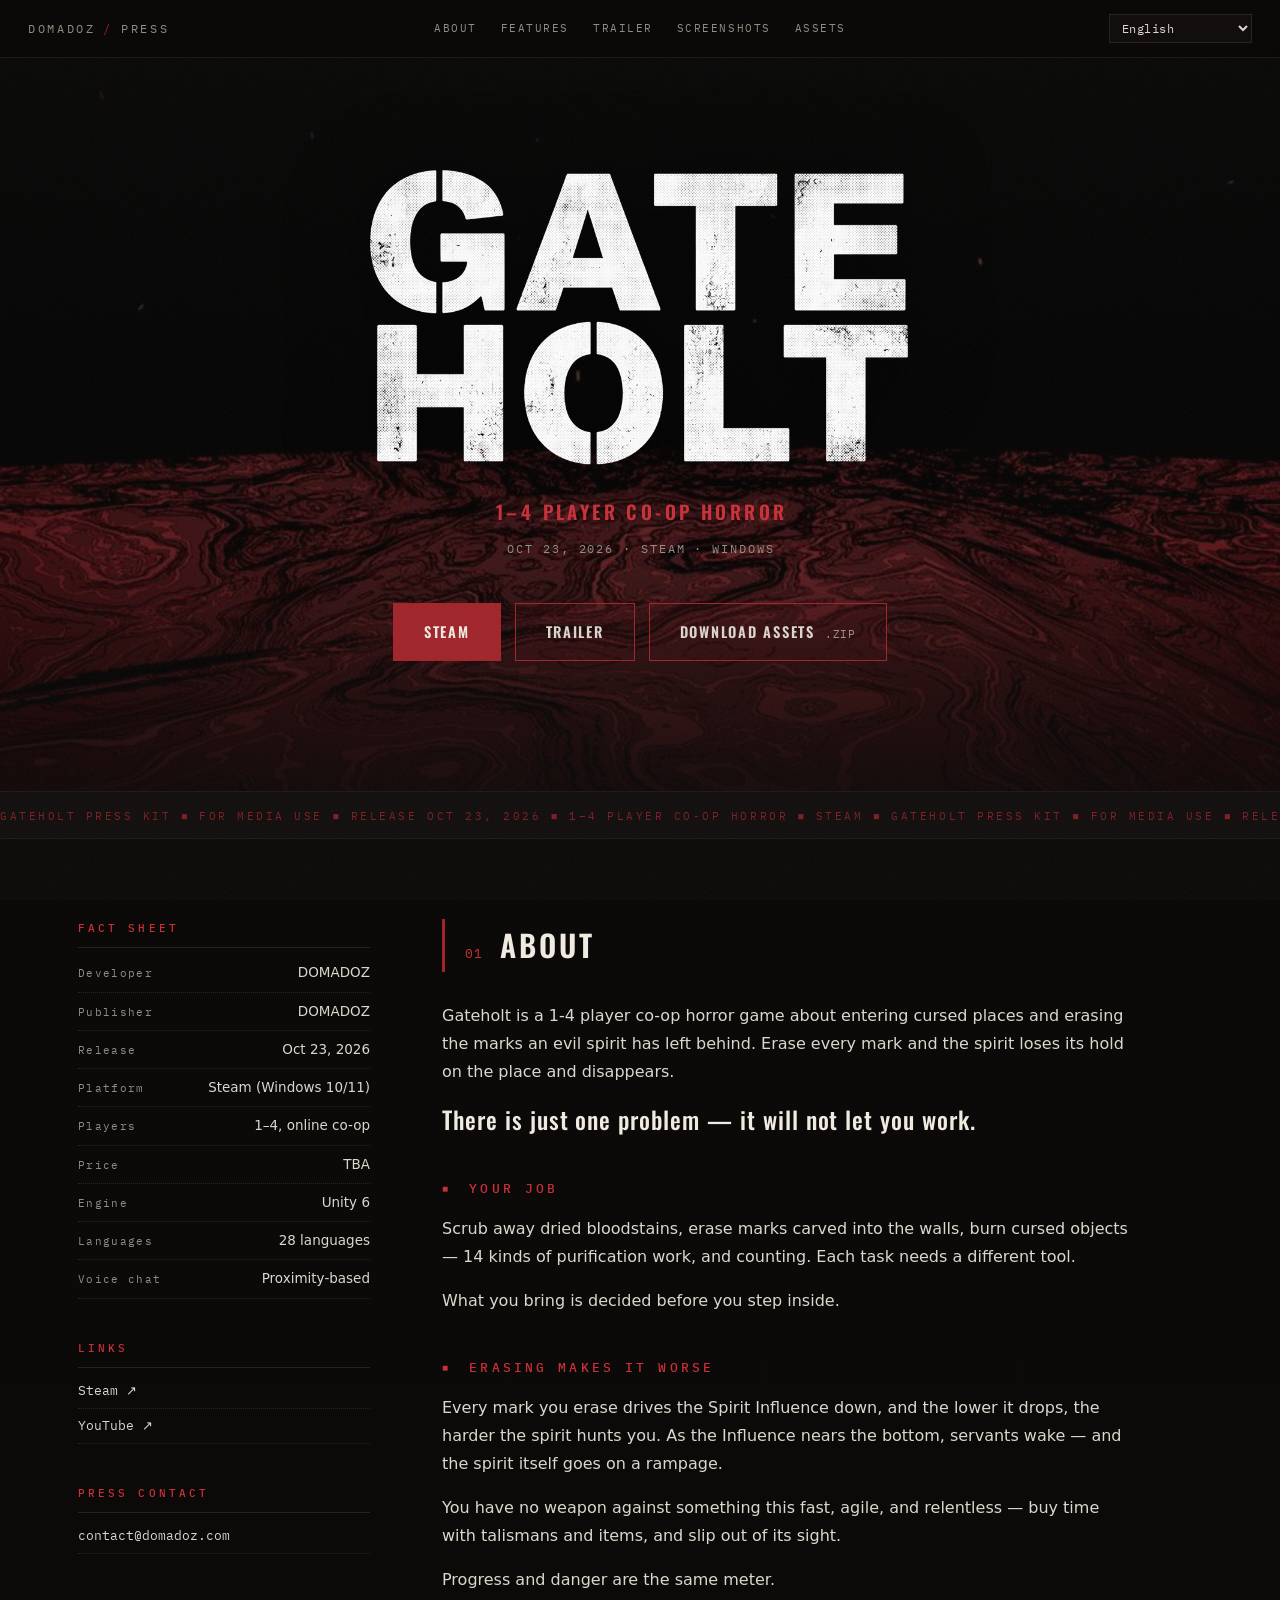
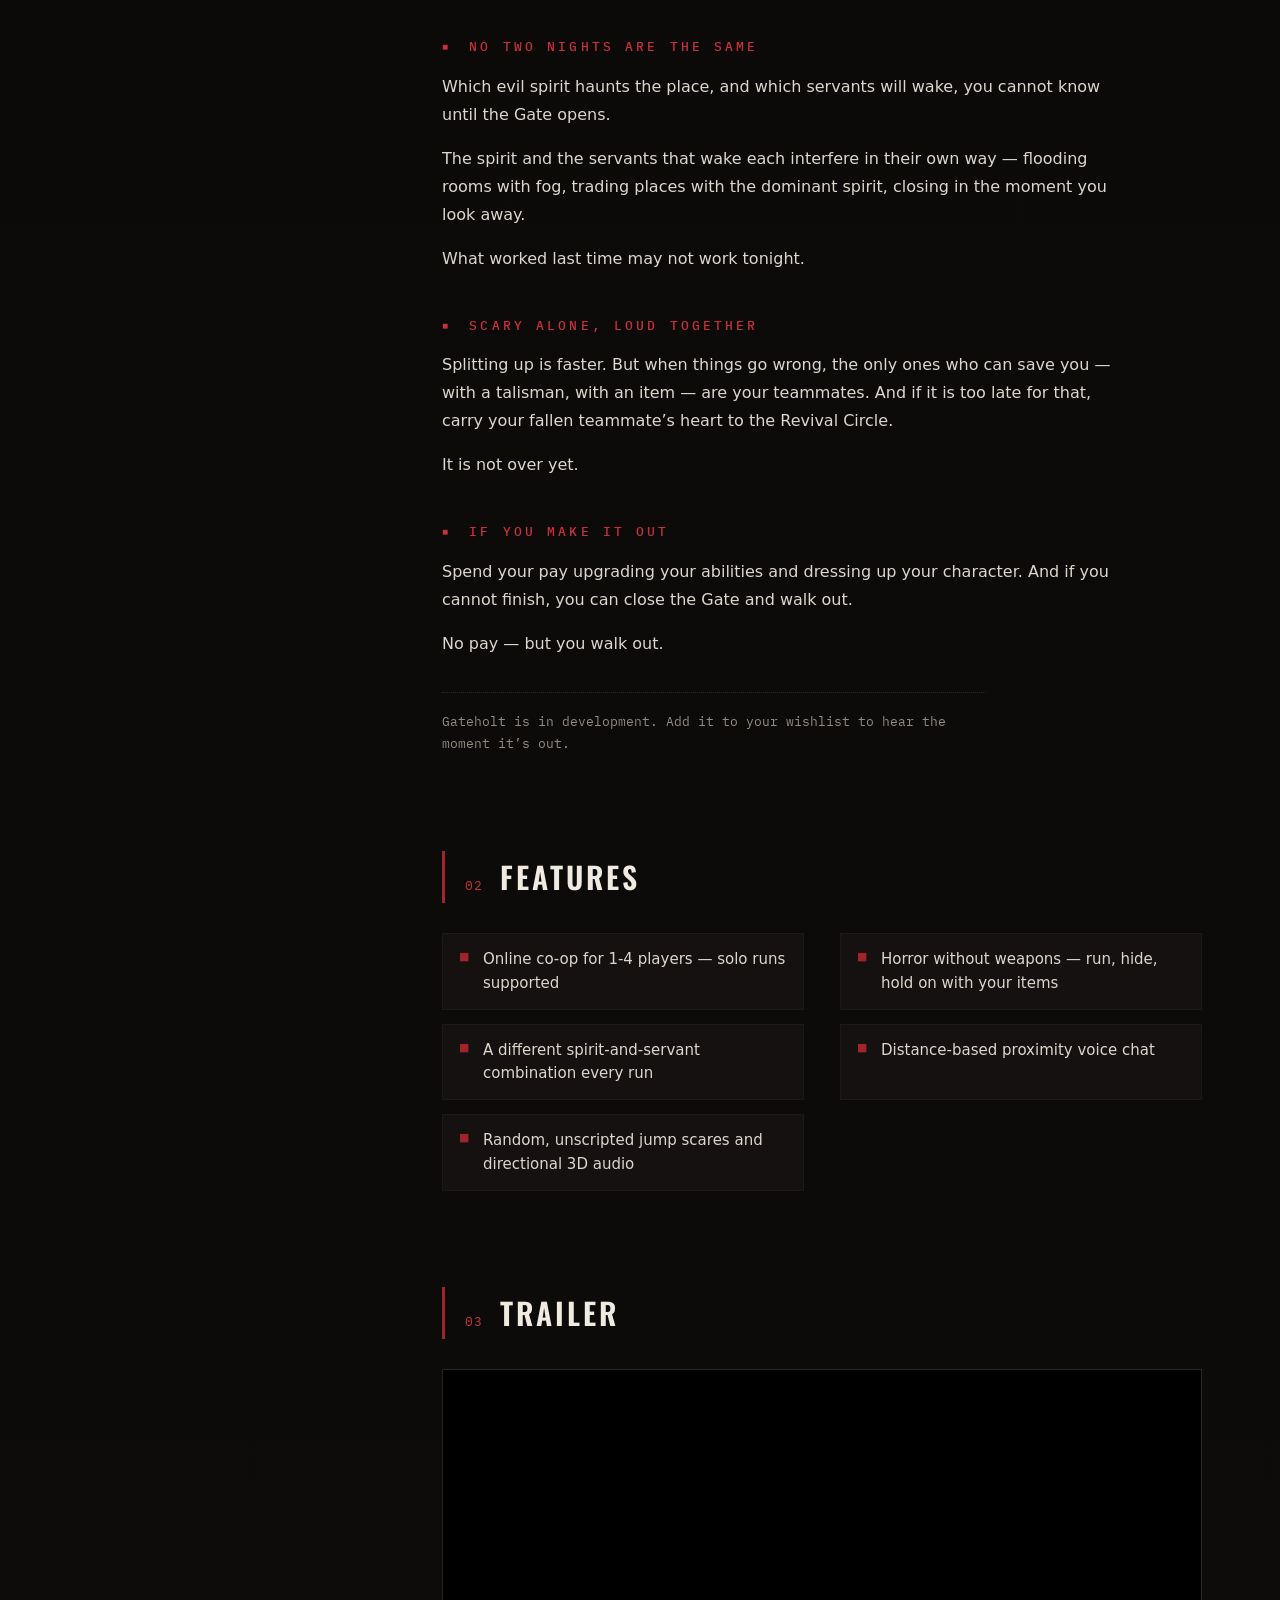
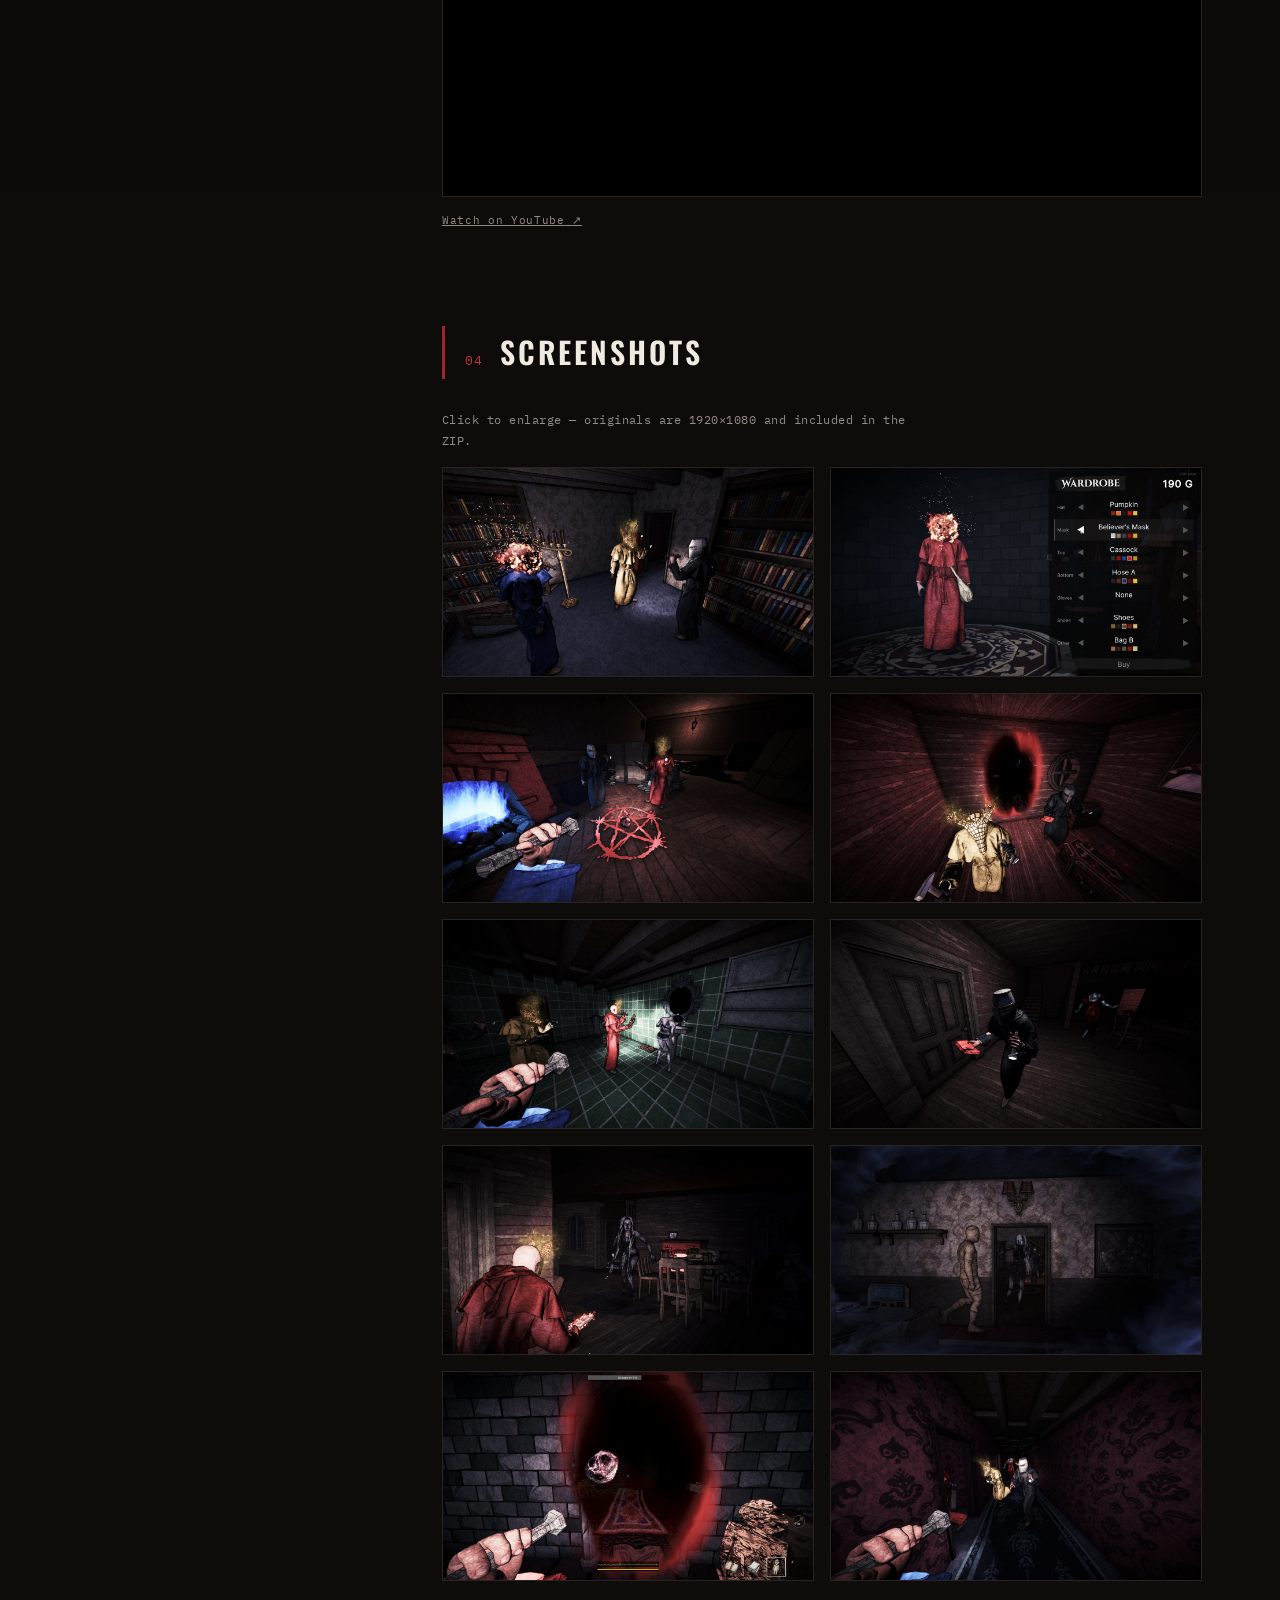
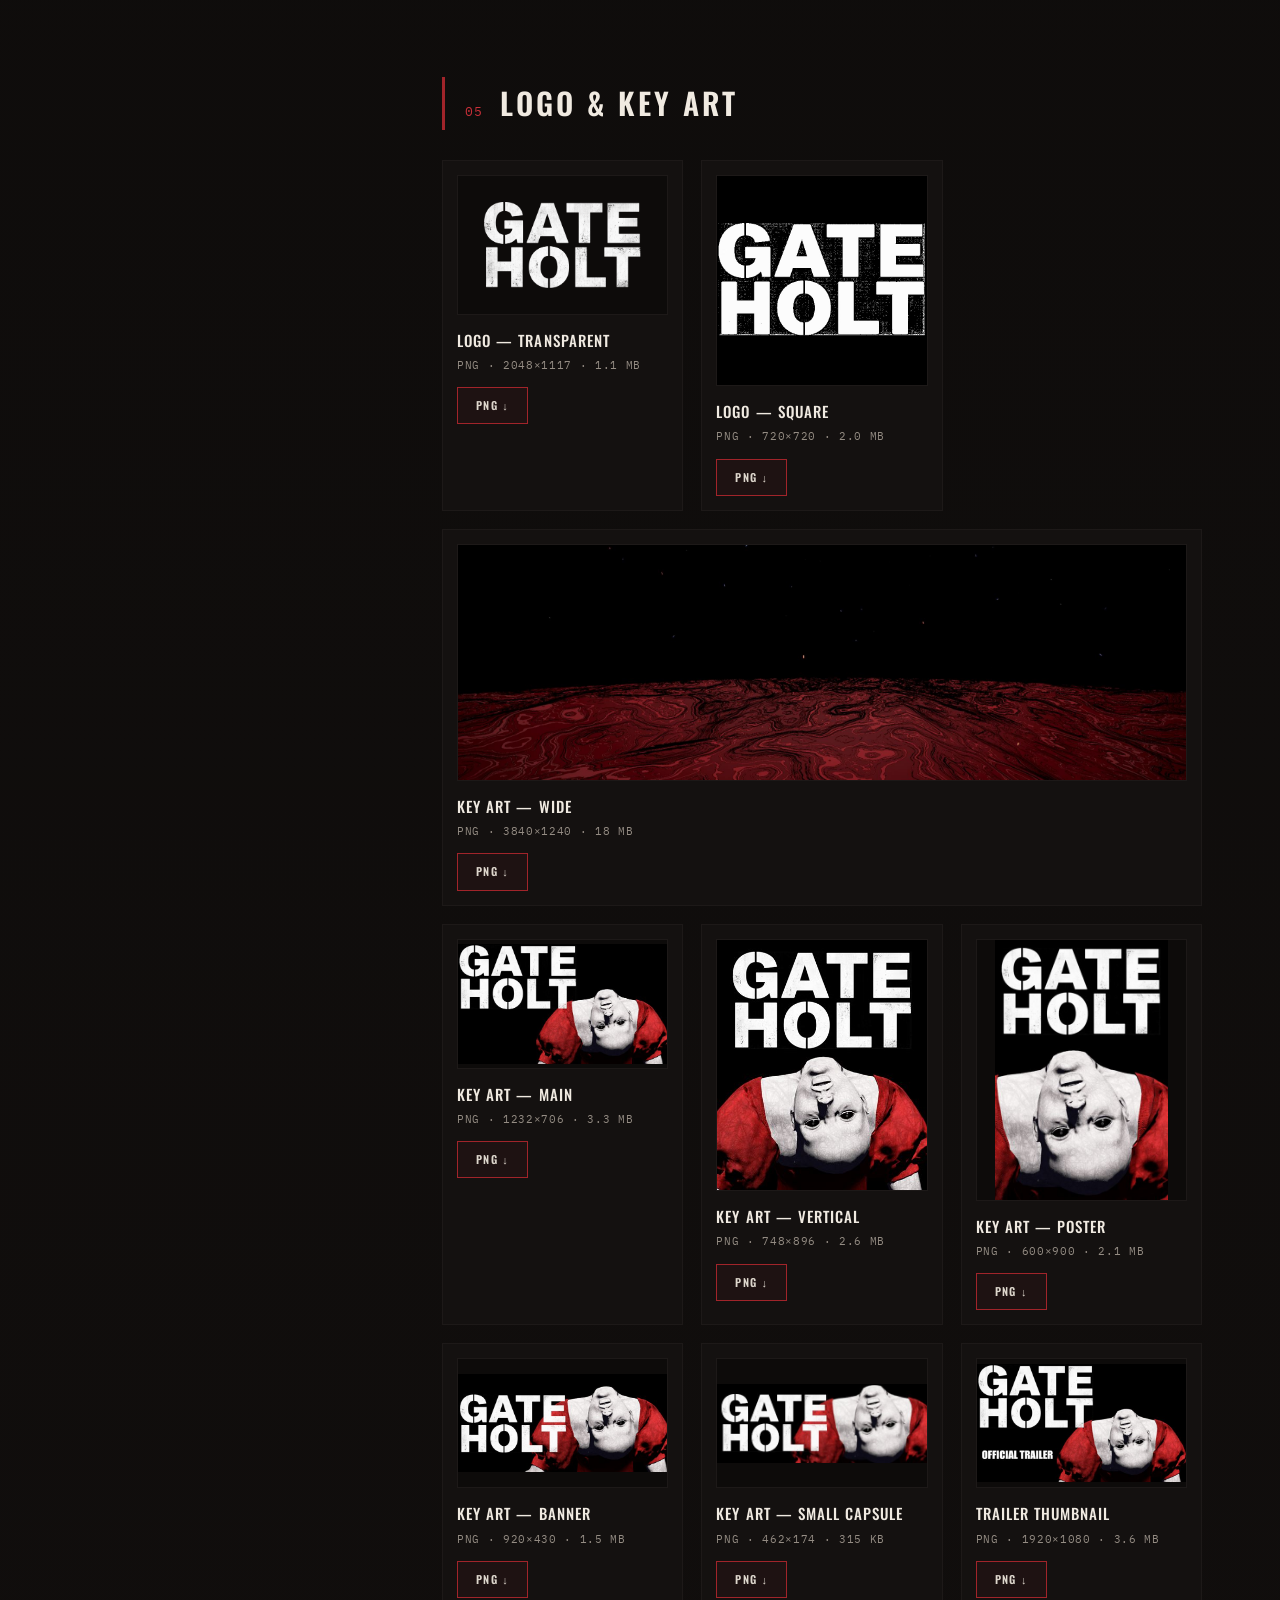
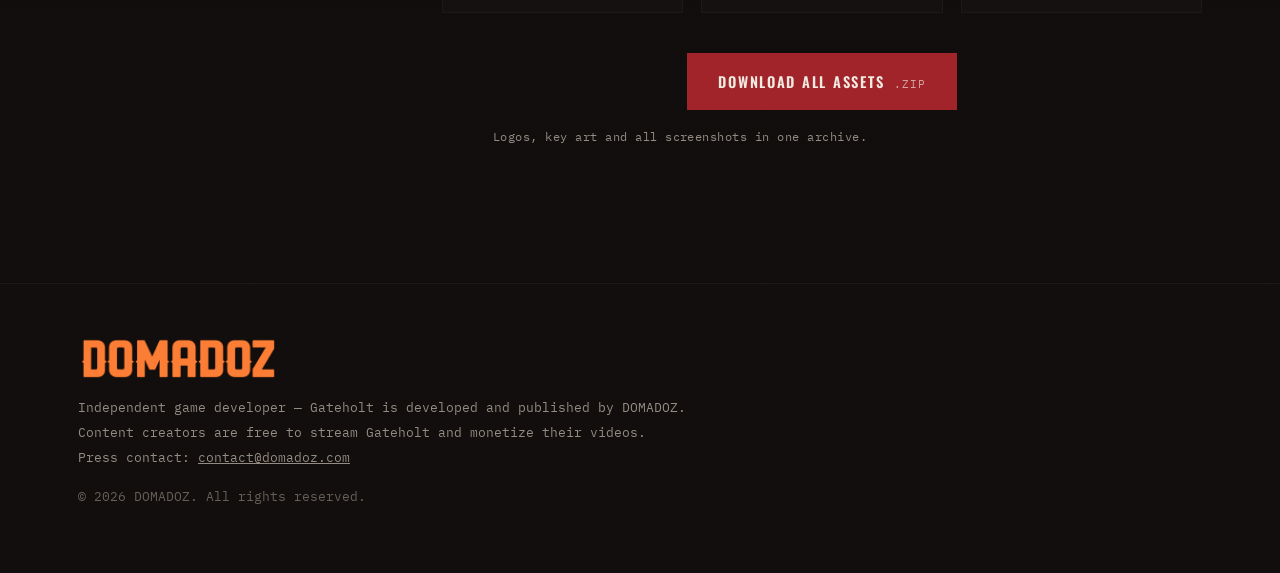
==== press/gateholt/index.html @ 23b6ae7b "키아트 — 작은 캡슐(462×174) 추가 (10개 언어) 크리에이터 메일 본문 이미지로 쓰려고 Steam 작은 캡슐을 프레스킷에 공개한다. 배너 카드 다음에 카드 추가, 썸네일 " ====
<!doctype html>
<html lang="en" data-lang="en">
<head>
<meta charset="utf-8">
<meta name="viewport" content="width=device-width, initial-scale=1">
<title>Gateholt — Press Kit</title>
<meta name="description" content="Press kit for Gateholt, a 1-4 player co-op horror game by DOMADOZ. Fact sheet, screenshots, trailer, logo and key art downloads.">
<meta property="og:type" content="website">
<meta property="og:title" content="Gateholt — Press Kit">
<meta property="og:description" content="Gateholt is a 1-4 player co-op horror game about entering cursed places and erasing the marks an evil spirit has left behind.">
<meta property="og:image" content="https://domadoz.com/press/gateholt/img/og-capsule.jpg">
<meta property="og:url" content="https://domadoz.com/press/gateholt/">
<link rel="icon" type="image/png" href="favicon.png">
<link rel="stylesheet" href="css/press.css?v=7">
</head>
<body>

<nav class="topbar">
  <a class="topbar-brand" href="../../">DOMADOZ<span class="topbar-sep">/</span>PRESS</a>
  <div class="topbar-nav">
    <a href="#about"><span class="l-en">ABOUT</span><span class="l-ko" lang="ko">소개</span><span class="l-ja" lang="ja">紹介</span><span class="l-fr" lang="fr">À PROPOS</span><span class="l-de" lang="de">INFO</span><span class="l-es" lang="es">ACERCA DE</span><span class="l-ru" lang="ru">ОБ ИГРЕ</span><span class="l-zh" lang="zh-Hans">介绍</span><span class="l-zht" lang="zh-Hant">介紹</span><span class="l-pt" lang="pt-BR">SOBRE</span></a>
    <a href="#features"><span class="l-en">FEATURES</span><span class="l-ko" lang="ko">특징</span><span class="l-ja" lang="ja">特徴</span><span class="l-fr" lang="fr">CARACTÉRISTIQUES</span><span class="l-de" lang="de">MERKMALE</span><span class="l-es" lang="es">CARACTERÍSTICAS</span><span class="l-ru" lang="ru">ОСОБЕННОСТИ</span><span class="l-zh" lang="zh-Hans">特色</span><span class="l-zht" lang="zh-Hant">特色</span><span class="l-pt" lang="pt-BR">CARACTERÍSTICAS</span></a>
    <a href="#trailer"><span class="l-en">TRAILER</span><span class="l-ko" lang="ko">트레일러</span><span class="l-ja" lang="ja">トレーラー</span><span class="l-fr" lang="fr">BANDE-ANNONCE</span><span class="l-de" lang="de">TRAILER</span><span class="l-es" lang="es">TRÁILER</span><span class="l-ru" lang="ru">ТРЕЙЛЕР</span><span class="l-zh" lang="zh-Hans">预告片</span><span class="l-zht" lang="zh-Hant">預告片</span><span class="l-pt" lang="pt-BR">TRAILER</span></a>
    <a href="#screenshots"><span class="l-en">SCREENSHOTS</span><span class="l-ko" lang="ko">스크린샷</span><span class="l-ja" lang="ja">スクリーンショット</span><span class="l-fr" lang="fr">CAPTURES</span><span class="l-de" lang="de">SCREENSHOTS</span><span class="l-es" lang="es">CAPTURAS</span><span class="l-ru" lang="ru">СКРИНШОТЫ</span><span class="l-zh" lang="zh-Hans">截图</span><span class="l-zht" lang="zh-Hant">截圖</span><span class="l-pt" lang="pt-BR">CAPTURAS</span></a>
    <a href="#assets"><span class="l-en">ASSETS</span><span class="l-ko" lang="ko">에셋</span><span class="l-ja" lang="ja">素材</span><span class="l-fr" lang="fr">RESSOURCES</span><span class="l-de" lang="de">MATERIAL</span><span class="l-es" lang="es">RECURSOS</span><span class="l-ru" lang="ru">МАТЕРИАЛЫ</span><span class="l-zh" lang="zh-Hans">素材</span><span class="l-zht" lang="zh-Hant">素材</span><span class="l-pt" lang="pt-BR">RECURSOS</span></a>
  </div>
  <select id="lang-select" class="lang-select" aria-label="Language">
    <option value="en">English</option>
    <option value="ko">한국어</option>
    <option value="ja">日本語</option>
    <option value="fr">Français</option>
    <option value="de">Deutsch</option>
    <option value="es">Español</option>
    <option value="ru">Русский</option>
    <option value="zh">简体中文</option>
    <option value="zht">繁體中文</option>
    <option value="pt">Português (BR)</option>
  </select>
</nav>

<header class="hero">
  <div class="hero-art" aria-hidden="true"></div>
  <div class="hero-veil" aria-hidden="true"></div>
  <div class="hero-inner">
    <img class="hero-logo" src="img/logo.png" alt="GATEHOLT" width="900" height="491">
    <p class="hero-tagline">
      <span class="l-en">1&ndash;4 PLAYER CO-OP HORROR</span><span class="l-ko" lang="ko">1~4인 협동 공포 게임</span><span class="l-ja" lang="ja">1〜4人用協力ホラー</span><span class="l-fr" lang="fr">HORREUR COOPÉRATIVE 1-4 JOUEURS</span><span class="l-de" lang="de">KOOP-HORROR FÜR 1-4 SPIELER</span><span class="l-es" lang="es">TERROR COOPERATIVO 1-4 JUGADORES</span><span class="l-ru" lang="ru">КООПЕРАТИВНЫЙ ХОРРОР НА 1–4 ИГРОКОВ</span><span class="l-zh" lang="zh-Hans">1~4 人合作恐怖游戏</span><span class="l-zht" lang="zh-Hant">1~4 人合作恐怖遊戲</span><span class="l-pt" lang="pt-BR">TERROR COOPERATIVO 1-4 JOGADORES</span>
    </p>
    <p class="hero-release">
      <span class="l-en">OCT 23, 2026 &middot; STEAM &middot; WINDOWS</span><span class="l-ko" lang="ko">2026년 10월 23일 &middot; STEAM &middot; WINDOWS</span><span class="l-ja" lang="ja">2026年10月23日 &middot; STEAM &middot; WINDOWS</span><span class="l-fr" lang="fr">23 OCT. 2026 &middot; STEAM &middot; WINDOWS</span><span class="l-de" lang="de">23. OKT. 2026 &middot; STEAM &middot; WINDOWS</span><span class="l-es" lang="es">23 OCT 2026 &middot; STEAM &middot; WINDOWS</span><span class="l-ru" lang="ru">23 ОКТ. 2026 &middot; STEAM &middot; WINDOWS</span><span class="l-zh" lang="zh-Hans">2026年10月23日 &middot; STEAM &middot; WINDOWS</span><span class="l-zht" lang="zh-Hant">2026年10月23日 &middot; STEAM &middot; WINDOWS</span><span class="l-pt" lang="pt-BR">23 OUT 2026 &middot; STEAM &middot; WINDOWS</span>
    </p>
    <div class="hero-actions">
      <a class="btn btn-solid" href="https://store.steampowered.com/app/5207010/Gateholt/?utm_source=domadoz&amp;utm_medium=web&amp;utm_campaign=presskit" target="_blank" rel="noopener">STEAM</a>
      <a class="btn" href="#trailer">TRAILER</a>
      <a class="btn" href="assets/gateholt-presskit.zip" download>DOWNLOAD ASSETS<span class="btn-note">.ZIP</span></a>
    </div>
  </div>
</header>

<div class="tape" aria-hidden="true">
  <div class="tape-track">
    GATEHOLT PRESS KIT &#9632; FOR MEDIA USE &#9632; RELEASE OCT 23, 2026 &#9632; 1&ndash;4 PLAYER CO-OP HORROR &#9632; STEAM &#9632;
    GATEHOLT PRESS KIT &#9632; FOR MEDIA USE &#9632; RELEASE OCT 23, 2026 &#9632; 1&ndash;4 PLAYER CO-OP HORROR &#9632; STEAM &#9632;
  </div>
</div>

<main class="layout">

  <aside class="factsheet reveal">
    <h2 class="fact-title"><span class="l-en">FACT SHEET</span><span class="l-ko" lang="ko">기본 정보</span><span class="l-ja" lang="ja">基本情報</span><span class="l-fr" lang="fr">FICHE TECHNIQUE</span><span class="l-de" lang="de">STECKBRIEF</span><span class="l-es" lang="es">FICHA TÉCNICA</span><span class="l-ru" lang="ru">ИНФОРМАЦИЯ</span><span class="l-zh" lang="zh-Hans">基本信息</span><span class="l-zht" lang="zh-Hant">基本資訊</span><span class="l-pt" lang="pt-BR">FICHA TÉCNICA</span></h2>
    <dl class="facts">
      <div class="fact"><dt><span class="l-en">Developer</span><span class="l-ko" lang="ko">개발</span><span class="l-ja" lang="ja">開発</span><span class="l-fr" lang="fr">Développeur</span><span class="l-de" lang="de">Entwickler</span><span class="l-es" lang="es">Desarrollador</span><span class="l-ru" lang="ru">Разработчик</span><span class="l-zh" lang="zh-Hans">开发</span><span class="l-zht" lang="zh-Hant">開發</span><span class="l-pt" lang="pt-BR">Desenvolvedor</span></dt><dd>DOMADOZ</dd></div>
      <div class="fact"><dt><span class="l-en">Publisher</span><span class="l-ko" lang="ko">유통</span><span class="l-ja" lang="ja">販売</span><span class="l-fr" lang="fr">Éditeur</span><span class="l-de" lang="de">Publisher</span><span class="l-es" lang="es">Editor</span><span class="l-ru" lang="ru">Издатель</span><span class="l-zh" lang="zh-Hans">发行</span><span class="l-zht" lang="zh-Hant">發行</span><span class="l-pt" lang="pt-BR">Publicadora</span></dt><dd>DOMADOZ</dd></div>
      <div class="fact"><dt><span class="l-en">Release</span><span class="l-ko" lang="ko">출시</span><span class="l-ja" lang="ja">発売日</span><span class="l-fr" lang="fr">Sortie</span><span class="l-de" lang="de">Release</span><span class="l-es" lang="es">Lanzamiento</span><span class="l-ru" lang="ru">Релиз</span><span class="l-zh" lang="zh-Hans">发售</span><span class="l-zht" lang="zh-Hant">發售</span><span class="l-pt" lang="pt-BR">Lançamento</span></dt><dd><span class="l-en">Oct 23, 2026</span><span class="l-ko" lang="ko">2026-10-23</span><span class="l-ja" lang="ja">2026年10月23日</span><span class="l-fr" lang="fr">23 oct. 2026</span><span class="l-de" lang="de">23. Okt. 2026</span><span class="l-es" lang="es">23 oct 2026</span><span class="l-ru" lang="ru">23 окт. 2026</span><span class="l-zh" lang="zh-Hans">2026年10月23日</span><span class="l-zht" lang="zh-Hant">2026年10月23日</span><span class="l-pt" lang="pt-BR">23 out 2026</span></dd></div>
      <div class="fact"><dt><span class="l-en">Platform</span><span class="l-ko" lang="ko">플랫폼</span><span class="l-ja" lang="ja">プラットフォーム</span><span class="l-fr" lang="fr">Plateforme</span><span class="l-de" lang="de">Plattform</span><span class="l-es" lang="es">Plataforma</span><span class="l-ru" lang="ru">Платформа</span><span class="l-zh" lang="zh-Hans">平台</span><span class="l-zht" lang="zh-Hant">平台</span><span class="l-pt" lang="pt-BR">Plataforma</span></dt><dd>Steam (Windows 10/11)</dd></div>
      <div class="fact"><dt><span class="l-en">Players</span><span class="l-ko" lang="ko">인원</span><span class="l-ja" lang="ja">人数</span><span class="l-fr" lang="fr">Joueurs</span><span class="l-de" lang="de">Spieler</span><span class="l-es" lang="es">Jugadores</span><span class="l-ru" lang="ru">Игроки</span><span class="l-zh" lang="zh-Hans">人数</span><span class="l-zht" lang="zh-Hant">人數</span><span class="l-pt" lang="pt-BR">Jogadores</span></dt><dd><span class="l-en">1&ndash;4, online co-op</span><span class="l-ko" lang="ko">1~4인 온라인 협동</span><span class="l-ja" lang="ja">1〜4人・オンライン協力</span><span class="l-fr" lang="fr">1-4, coop en ligne</span><span class="l-de" lang="de">1-4, Online-Koop</span><span class="l-es" lang="es">1-4, coop. en línea</span><span class="l-ru" lang="ru">1–4, онлайн-кооператив</span><span class="l-zh" lang="zh-Hans">1~4 人在线合作</span><span class="l-zht" lang="zh-Hant">1~4 人線上合作</span><span class="l-pt" lang="pt-BR">1-4, coop online</span></dd></div>
      <div class="fact"><dt><span class="l-en">Price</span><span class="l-ko" lang="ko">가격</span><span class="l-ja" lang="ja">価格</span><span class="l-fr" lang="fr">Prix</span><span class="l-de" lang="de">Preis</span><span class="l-es" lang="es">Precio</span><span class="l-ru" lang="ru">Цена</span><span class="l-zh" lang="zh-Hans">价格</span><span class="l-zht" lang="zh-Hant">價格</span><span class="l-pt" lang="pt-BR">Preço</span></dt><dd><span class="l-en">TBA</span><span class="l-ko" lang="ko">TBA</span><span class="l-ja" lang="ja">未定</span><span class="l-fr" lang="fr">TBA</span><span class="l-de" lang="de">TBA</span><span class="l-es" lang="es">TBA</span><span class="l-ru" lang="ru">TBA</span><span class="l-zh" lang="zh-Hans">待定</span><span class="l-zht" lang="zh-Hant">待定</span><span class="l-pt" lang="pt-BR">TBA</span></dd></div>
      <div class="fact"><dt><span class="l-en">Engine</span><span class="l-ko" lang="ko">엔진</span><span class="l-ja" lang="ja">エンジン</span><span class="l-fr" lang="fr">Moteur</span><span class="l-de" lang="de">Engine</span><span class="l-es" lang="es">Motor</span><span class="l-ru" lang="ru">Движок</span><span class="l-zh" lang="zh-Hans">引擎</span><span class="l-zht" lang="zh-Hant">引擎</span><span class="l-pt" lang="pt-BR">Motor</span></dt><dd>Unity 6</dd></div>
      <div class="fact"><dt><span class="l-en">Languages</span><span class="l-ko" lang="ko">언어</span><span class="l-ja" lang="ja">言語</span><span class="l-fr" lang="fr">Langues</span><span class="l-de" lang="de">Sprachen</span><span class="l-es" lang="es">Idiomas</span><span class="l-ru" lang="ru">Языки</span><span class="l-zh" lang="zh-Hans">语言</span><span class="l-zht" lang="zh-Hant">語言</span><span class="l-pt" lang="pt-BR">Idiomas</span></dt><dd><span class="l-en">28 languages</span><span class="l-ko" lang="ko">28개 언어</span><span class="l-ja" lang="ja">28言語</span><span class="l-fr" lang="fr">28 langues</span><span class="l-de" lang="de">28 Sprachen</span><span class="l-es" lang="es">28 idiomas</span><span class="l-ru" lang="ru">28 языков</span><span class="l-zh" lang="zh-Hans">28 种语言</span><span class="l-zht" lang="zh-Hant">28 種語言</span><span class="l-pt" lang="pt-BR">28 idiomas</span></dd></div>
      <div class="fact"><dt><span class="l-en">Voice chat</span><span class="l-ko" lang="ko">보이스</span><span class="l-ja" lang="ja">ボイス</span><span class="l-fr" lang="fr">Chat vocal</span><span class="l-de" lang="de">Voice-Chat</span><span class="l-es" lang="es">Chat de voz</span><span class="l-ru" lang="ru">Голосовой чат</span><span class="l-zh" lang="zh-Hans">语音</span><span class="l-zht" lang="zh-Hant">語音</span><span class="l-pt" lang="pt-BR">Chat de voz</span></dt><dd><span class="l-en">Proximity-based</span><span class="l-ko" lang="ko">거리 기반 근접</span><span class="l-ja" lang="ja">距離ベースの近接</span><span class="l-fr" lang="fr">De proximité</span><span class="l-de" lang="de">Nähe-basiert</span><span class="l-es" lang="es">Por proximidad</span><span class="l-ru" lang="ru">По расстоянию</span><span class="l-zh" lang="zh-Hans">基于距离</span><span class="l-zht" lang="zh-Hant">基於距離</span><span class="l-pt" lang="pt-BR">Por proximidade</span></dd></div>
    </dl>
    <h2 class="fact-title"><span class="l-en">LINKS</span><span class="l-ko" lang="ko">링크</span><span class="l-ja" lang="ja">リンク</span><span class="l-fr" lang="fr">LIENS</span><span class="l-de" lang="de">LINKS</span><span class="l-es" lang="es">ENLACES</span><span class="l-ru" lang="ru">ССЫЛКИ</span><span class="l-zh" lang="zh-Hans">链接</span><span class="l-zht" lang="zh-Hant">連結</span><span class="l-pt" lang="pt-BR">LINKS</span></h2>
    <ul class="fact-links">
      <li><a href="https://store.steampowered.com/app/5207010/Gateholt/?utm_source=domadoz&amp;utm_medium=web&amp;utm_campaign=presskit" target="_blank" rel="noopener">Steam <span aria-hidden="true">&#8599;</span></a></li>
      <li><a href="https://www.youtube.com/@domadozgames" target="_blank" rel="noopener">YouTube <span aria-hidden="true">&#8599;</span></a></li>
    </ul>
    <h2 class="fact-title"><span class="l-en">PRESS CONTACT</span><span class="l-ko" lang="ko">프레스 연락처</span><span class="l-ja" lang="ja">プレス連絡先</span><span class="l-fr" lang="fr">CONTACT PRESSE</span><span class="l-de" lang="de">PRESSEKONTAKT</span><span class="l-es" lang="es">CONTACTO DE PRENSA</span><span class="l-ru" lang="ru">ДЛЯ ПРЕССЫ</span><span class="l-zh" lang="zh-Hans">媒体联系</span><span class="l-zht" lang="zh-Hant">媒體聯絡</span><span class="l-pt" lang="pt-BR">CONTATO DE IMPRENSA</span></h2>
    <ul class="fact-links">
      <li><a href="mailto:contact@domadoz.com">contact@domadoz.com</a></li>
    </ul>
  </aside>

  <div class="content">

    <section id="about" class="sec reveal">
      <h2 class="sec-head"><span class="sec-no">01</span><span class="l-en">ABOUT</span><span class="l-ko" lang="ko">소개</span><span class="l-ja" lang="ja">ゲーム紹介</span><span class="l-fr" lang="fr">À PROPOS</span><span class="l-de" lang="de">ÜBER DAS SPIEL</span><span class="l-es" lang="es">ACERCA DEL JUEGO</span><span class="l-ru" lang="ru">ОБ ИГРЕ</span><span class="l-zh" lang="zh-Hans">关于游戏</span><span class="l-zht" lang="zh-Hant">關於遊戲</span><span class="l-pt" lang="pt-BR">SOBRE O JOGO</span></h2>

      <div class="l-en">
        <p>Gateholt is a 1-4 player co-op horror game about entering cursed places and erasing the marks an evil spirit has left behind. Erase every mark and the spirit loses its hold on the place and disappears.</p>
        <p class="lede">There is just one problem &mdash; it will not let you work.</p>
        <h3 class="sub">YOUR JOB</h3>
        <p>Scrub away dried bloodstains, erase marks carved into the walls, burn cursed objects &mdash; 14 kinds of purification work, and counting. Each task needs a different tool.</p>
        <p>What you bring is decided before you step inside.</p>
        <h3 class="sub">ERASING MAKES IT WORSE</h3>
        <p>Every mark you erase drives the Spirit Influence down, and the lower it drops, the harder the spirit hunts you. As the Influence nears the bottom, servants wake &mdash; and the spirit itself goes on a rampage.</p>
        <p>You have no weapon against something this fast, agile, and relentless &mdash; buy time with talismans and items, and slip out of its sight.</p>
        <p>Progress and danger are the same meter.</p>
        <h3 class="sub">NO TWO NIGHTS ARE THE SAME</h3>
        <p>Which evil spirit haunts the place, and which servants will wake, you cannot know until the Gate opens.</p>
        <p>The spirit and the servants that wake each interfere in their own way &mdash; flooding rooms with fog, trading places with the dominant spirit, closing in the moment you look away.</p>
        <p>What worked last time may not work tonight.</p>
        <h3 class="sub">SCARY ALONE, LOUD TOGETHER</h3>
        <p>Splitting up is faster. But when things go wrong, the only ones who can save you &mdash; with a talisman, with an item &mdash; are your teammates. And if it is too late for that, carry your fallen teammate&rsquo;s heart to the Revival Circle.</p>
        <p>It is not over yet.</p>
        <h3 class="sub">IF YOU MAKE IT OUT</h3>
        <p>Spend your pay upgrading your abilities and dressing up your character. And if you cannot finish, you can close the Gate and walk out.</p>
        <p>No pay &mdash; but you walk out.</p>
        <p class="devnote">Gateholt is in development. Add it to your wishlist to hear the moment it&rsquo;s out.</p>
      </div>

      <div class="l-ko" lang="ko">
        <p>Gateholt는 저주받은 장소에 들어가 악령이 남긴 흔적을 지우는 1~4인 협동 공포 게임입니다. 흔적이 모두 사라지면 악령은 머물 근거를 잃고 소멸합니다.</p>
        <p class="lede">문제는 하나 &mdash; 악령은 당신이 일하게 두지 않습니다.</p>
        <h3 class="sub">당신의 일</h3>
        <p>말라붙은 핏자국을 닦고, 벽의 표식을 지우고, 저주받은 물건을 태웁니다 &mdash; 정화 작업은 14종, 계속 늘어납니다.</p>
        <p>작업마다 필요한 도구가 다르니, 무엇을 챙겨 갈지는 들어가기 전에 정해야 합니다.</p>
        <h3 class="sub">지울수록 위험해집니다</h3>
        <p>흔적을 지울 때마다 악령의 영향력이 줄어들고, 줄어들수록 악령은 당신을 더 적극적으로 찾습니다. 영향력이 바닥에 가까워질수록 권속이 깨어나고, 악령 자신이 폭주합니다.</p>
        <p>빠르고, 기민하며, 끈질긴 악령에 맞설 무기는 없습니다 &mdash; 부적과 아이템으로 시간을 벌고, 시야에서 사라지십시오.</p>
        <p>진행도는 곧 위험도입니다.</p>
        <h3 class="sub">같은 밤은 두 번 없습니다</h3>
        <p>어떤 악령이 깃들어 있을지, 어떤 권속이 깨어날지는 게이트가 열리기 전까지 알 수 없습니다.</p>
        <p>깨어난 악령과 권속은 저마다 다른 방식으로 방해합니다 &mdash; 안개로 공간을 잠식하고, 지배 악령과 위치를 맞바꾸고, 시선을 떼는 순간 거리를 좁힙니다.</p>
        <p>지난번에 통하던 방법이 이번에도 통하리란 보장은 없습니다.</p>
        <h3 class="sub">혼자여도 무섭습니다. 함께면 시끄러워집니다</h3>
        <p>흩어져 일하는 게 빠릅니다. 하지만 일이 터졌을 때 부적과 아이템으로 당신을 구해줄 수 있는 것도, 결국 동료뿐입니다. 너무 늦었다면 &mdash; 쓰러진 동료의 심장을 부활 마법진으로 옮기십시오.</p>
        <p>아직 끝이 아닙니다.</p>
        <h3 class="sub">살아 나오면</h3>
        <p>보수로 능력을 강화하고, 캐릭터를 꾸밉니다. 끝까지 못 하겠다 싶으면 도중에 게이트를 닫고 나와도 됩니다.</p>
        <p>보수는 없지만, 살아서 나올 수 있습니다.</p>
        <p class="devnote">Gateholt는 현재 개발 중입니다. 위시리스트에 추가하면 출시 소식을 가장 먼저 받아볼 수 있습니다.</p>
      </div>

      <div class="l-ja" lang="ja">
        <p>Gateholtは、呪われた場所に入り、悪霊が残した痕跡を消していく1〜4人用の協力ホラーゲームです。痕跡がすべて消えると、悪霊はそこに留まる拠り所を失い、消滅します。</p>
        <p class="lede">問題はひとつ——悪霊はあなたを働かせてはくれません。</p>
        <h3 class="sub">あなたの仕事</h3>
        <p>乾いた血痕を拭き取り、壁に刻まれた印を消し、呪われた物を燃やします——浄化作業は14種類、これからも増えていきます。作業ごとに必要な道具が違います。</p>
        <p>何を持って入るかは、入る前に決めておく必要があります。</p>
        <h3 class="sub">消すほど危険になる</h3>
        <p>痕跡を消すたびに悪霊の影響力が下がり、下がるほど悪霊はあなたをより積極的に探します。影響力が底に近づくにつれて眷属が目を覚まし、悪霊自身が暴走します。</p>
        <p>速く、俊敏で、執拗な悪霊に立ち向かう武器はありません——お札やアイテムで時間を稼ぎ、その視界から消えてください。</p>
        <p>進行度がそのまま危険度です。</p>
        <h3 class="sub">同じ夜は二度とない</h3>
        <p>どの悪霊が棲みついているのか、どの眷属が目を覚ますのかは、ゲートが開くまで分かりません。</p>
        <p>目を覚ました悪霊と眷属は、それぞれ違うやり方で邪魔をします——霧で空間を覆い、支配する悪霊と位置を入れ替え、目を離した瞬間に距離を詰めます。</p>
        <p>前回通用した方法が今回も通用するとは限りません。</p>
        <h3 class="sub">ひとりでも怖い。一緒なら騒がしい</h3>
        <p>散らばって作業したほうが速く進みます。それでも、いざという時にお札やアイテムであなたを救えるのは、結局仲間だけです。手遅れなら——倒れた仲間の心臓を蘇生の魔法陣まで運んでください。</p>
        <p>まだ終わりではありません。</p>
        <h3 class="sub">生きて出られたら</h3>
        <p>報酬で能力を強化し、キャラクターを着飾ります。最後までやり切れないと思ったら、途中でゲートを閉じて出てきても構いません。</p>
        <p>報酬はありませんが、生きて出ることはできます。</p>
        <p class="devnote">Gateholtは現在開発中です。ウィッシュリストに追加すると、リリースのお知らせをいち早く受け取れます。</p>
      </div>

      <div class="l-fr" lang="fr">
        <p>Gateholt est un jeu d'horreur coopératif de 1 à 4 joueurs où tu pénètres dans des lieux maudits pour effacer les marques laissées par un esprit maléfique. Quand toutes les marques ont disparu, l'esprit maléfique perd toute prise sur le lieu et s'éteint.</p>
        <p class="lede">Un seul problème &mdash; il ne te laisse pas travailler.</p>
        <h3 class="sub">TON TRAVAIL</h3>
        <p>Nettoie les traces de sang séchées, efface les marques gravées dans les murs, brûle les objets maudits &mdash; 14 types de travaux de purification, et la liste s'allonge. Chaque tâche demande un outil différent.</p>
        <p>Ce que tu emportes doit être décidé avant d'entrer.</p>
        <h3 class="sub">PLUS TU EFFACES, PLUS C'EST DANGEREUX</h3>
        <p>Chaque marque effacée fait baisser l'Influence de l'esprit maléfique, et plus elle baisse, plus l'esprit maléfique te cherche activement. À mesure qu'elle approche du fond, les serviteurs s'éveillent et l'esprit maléfique lui-même se déchaîne.</p>
        <p>Contre un esprit aussi rapide, agile et tenace, tu n'as aucune arme &mdash; gagne du temps avec les talismans et les objets, puis disparais de sa vue.</p>
        <p>La progression et le danger ne font qu'un.</p>
        <h3 class="sub">AUCUNE NUIT NE SE RESSEMBLE</h3>
        <p>Quel esprit maléfique habite le lieu et quels serviteurs s'éveilleront, tu ne peux pas le savoir avant l'ouverture du Portail.</p>
        <p>L'esprit maléfique et les serviteurs éveillés ont chacun leur manière de te gêner &mdash; envahir l'espace de brume, échanger sa place avec l'esprit dominant, réduire la distance dès que tu détournes le regard.</p>
        <p>Rien ne garantit que ce qui a marché la dernière fois marchera encore.</p>
        <h3 class="sub">SEUL, C'EST TERRIFIANT. À PLUSIEURS, C'EST BRUYANT</h3>
        <p>Se disperser va plus vite. Mais quand tout dérape, les seuls à pouvoir te sauver &mdash; d'un talisman, d'un objet &mdash; sont tes coéquipiers. Et s'il est trop tard, porte le c&oelig;ur de ton coéquipier tombé jusqu'au cercle de résurrection.</p>
        <p>Rien n'est encore fini.</p>
        <h3 class="sub">SI TU RESSORS VIVANT</h3>
        <p>Ta récompense sert à améliorer tes capacités et à habiller ton personnage. Si tu sens que tu n'iras pas jusqu'au bout, tu peux refermer le Portail en chemin et ressortir.</p>
        <p>Pas de récompense, mais tu ressors vivant.</p>
        <p class="devnote">Gateholt est en cours de développement. Ajoute-le à ta liste de souhaits pour être informé en premier de sa sortie.</p>
      </div>

      <div class="l-de" lang="de">
        <p>Gateholt ist ein kooperatives Horrorspiel für 1 bis 4 Spieler, in dem du verfluchte Orte betrittst und die Male tilgst, die ein böser Geist hinterlassen hat. Sind alle Male verschwunden, verliert der böse Geist jeden Halt an dem Ort und vergeht.</p>
        <p class="lede">Nur ein Problem &mdash; er lässt dich nicht arbeiten.</p>
        <h3 class="sub">DEINE ARBEIT</h3>
        <p>Wisch eingetrocknete Blutflecken weg, tilge die in die Wände geritzten Zeichen, verbrenne verfluchte Gegenstände &mdash; 14 Arten von Reinigungsarbeiten, und es werden mehr. Jede Aufgabe verlangt ein anderes Werkzeug.</p>
        <p>Was du mitnimmst, musst du vor dem Betreten entscheiden.</p>
        <h3 class="sub">JE MEHR DU TILGST, DESTO GEFÄHRLICHER WIRD ES</h3>
        <p>Jedes getilgte Mal senkt den Einfluss des bösen Geistes, und je tiefer er sinkt, desto entschlossener sucht der böse Geist nach dir. Nähert sich der Einfluss dem Boden, erwachen die Diener &mdash; und der böse Geist selbst gerät in Raserei.</p>
        <p>Gegen einen so schnellen, flinken und unerbittlichen Geist hast du keine Waffe &mdash; gewinn mit Talismanen und Gegenständen Zeit und verschwinde aus seinem Blickfeld.</p>
        <p>Fortschritt und Gefahr sind dasselbe.</p>
        <h3 class="sub">KEINE NACHT GLEICHT DER ANDEREN</h3>
        <p>Welcher böse Geist an einem Ort haust und welche Diener erwachen, weißt du nicht, bevor sich das Tor öffnet.</p>
        <p>Der böse Geist und die erwachten Diener stören jeweils auf ihre eigene Art &mdash; Räume mit Nebel überziehen, den Platz mit dem beherrschenden Geist tauschen, den Abstand verkürzen, sobald du wegsiehst.</p>
        <p>Dass das, was beim letzten Mal funktioniert hat, auch diesmal funktioniert, ist nicht gesagt.</p>
        <h3 class="sub">ALLEIN IST ES UNHEIMLICH, ZUSAMMEN WIRD ES LAUT</h3>
        <p>Getrennt geht die Arbeit schneller. Doch wenn etwas schiefgeht, sind es am Ende deine Mitspieler, die dich retten können &mdash; mit einem Talisman, mit einem Gegenstand. Und ist es dafür zu spät, trag das Herz deines gefallenen Mitspielers zum Wiederbelebungskreis.</p>
        <p>Noch ist nichts vorbei.</p>
        <h3 class="sub">WENN DU LEBEND HERAUSKOMMST</h3>
        <p>Von der Belohnung verbesserst du deine Fähigkeiten und stattest deinen Charakter neu aus. Wenn du merkst, dass du es nicht bis zum Ende schaffst, kannst du das Tor unterwegs schließen und hinausgehen.</p>
        <p>Keine Belohnung, aber du kommst lebend heraus.</p>
        <p class="devnote">Gateholt befindet sich in Entwicklung. Setz es auf deine Wunschliste, um als Erster von der Veröffentlichung zu erfahren.</p>
      </div>

      <div class="l-es" lang="es">
        <p>Gateholt es un juego de terror cooperativo para 1-4 jugadores en el que entras en lugares malditos y borras las marcas que ha dejado un espíritu maligno. Cuando no queda ninguna marca, el espíritu maligno pierde aquello que lo retiene en el lugar y se desvanece.</p>
        <p class="lede">Solo hay un problema &mdash; el espíritu maligno no te deja trabajar.</p>
        <h3 class="sub">TU TRABAJO</h3>
        <p>Limpia las manchas de sangre reseca, borra las marcas grabadas en las paredes, quema los objetos malditos &mdash; 14 tipos de labores de purificación, y la lista sigue creciendo. Cada tarea necesita una herramienta distinta.</p>
        <p>Lo que llevas contigo se decide antes de entrar.</p>
        <h3 class="sub">CUANTO MÁS BORRAS, MÁS PELIGRO</h3>
        <p>Cada marca que borras hace bajar la Influencia del espíritu maligno, y cuanto más baja, con más empeño te busca el espíritu maligno. A medida que se acerca al fondo, despiertan los sirvientes y el propio espíritu maligno se desata.</p>
        <p>Contra un espíritu tan rápido, ágil y tenaz no tienes arma alguna &mdash; gana tiempo con talismanes y objetos, y desaparece de su vista.</p>
        <p>El progreso y el peligro son lo mismo.</p>
        <h3 class="sub">NINGUNA NOCHE SE REPITE</h3>
        <p>Qué espíritu maligno habita el lugar y qué sirvientes despertarán no se sabe hasta que el Portal se abre.</p>
        <p>El espíritu maligno y los sirvientes que despiertan estorban cada uno a su manera &mdash; invaden el espacio con niebla, intercambian su posición con el espíritu dominante, acortan la distancia en cuanto apartas la vista.</p>
        <p>Nada garantiza que lo que funcionó la última vez vuelva a funcionar.</p>
        <h3 class="sub">A SOLAS DA MIEDO. JUNTOS, HAY RUIDO</h3>
        <p>Separarse es más rápido. Pero cuando algo sale mal, los únicos que pueden salvarte &mdash; con un talismán, con un objeto &mdash; son tus compañeros. Y si ya es tarde, lleva el corazón de tu compañero caído al círculo de resurrección.</p>
        <p>Aún no ha terminado.</p>
        <h3 class="sub">SI SALES CON VIDA</h3>
        <p>Con la recompensa mejoras tus capacidades y vistes a tu personaje. Y si ves que no vas a poder terminar, puedes cerrar el Portal a medio camino y salir.</p>
        <p>Sin recompensa, pero vivo.</p>
        <p class="devnote">Gateholt está en desarrollo. Añádelo a tu lista de deseados y serás el primero en enterarte de su lanzamiento.</p>
      </div>

      <div class="l-ru" lang="ru">
        <p>Gateholt &mdash; кооперативный хоррор на 1–4 игроков о том, как ты входишь в проклятые места и стираешь метки, оставленные злым духом. Когда исчезнут все метки, злой дух теряет опору в этом месте и исчезает.</p>
        <p class="lede">Проблема одна &mdash; он не даст тебе работать.</p>
        <h3 class="sub">ТВОЯ РАБОТА</h3>
        <p>Вытирай засохшие пятна крови, стирай вырезанные на стенах знаки, сжигай проклятые предметы &mdash; всего 14 видов работ по очищению, и список растёт. Для каждой задачи нужен свой инструмент.</p>
        <p>Что взять с собой, решается до того, как ты войдёшь.</p>
        <h3 class="sub">ЧЕМ БОЛЬШЕ СОТРЁШЬ, ТЕМ ОПАСНЕЕ</h3>
        <p>С каждой стёртой меткой Влияние злого духа падает, и чем ниже оно опускается, тем настойчивее злой дух тебя ищет. По мере того как влияние приближается ко дну, просыпаются прислужники, а сам злой дух впадает в буйство.</p>
        <p>Против такого быстрого, ловкого и неотступного духа оружия у тебя нет &mdash; выигрывай время талисманами и предметами и исчезай у него из виду.</p>
        <p>Продвижение и опасность &mdash; одно и то же.</p>
        <h3 class="sub">ДВУХ ОДИНАКОВЫХ НОЧЕЙ НЕ БЫВАЕТ</h3>
        <p>Какой злой дух поселился в этом месте и какие прислужники проснутся, не узнать, пока не откроются Врата.</p>
        <p>Проснувшиеся злой дух и прислужники мешают каждый по-своему &mdash; затягивают помещения мглой, меняются местами с главенствующим духом, сокращают расстояние в тот миг, когда ты отводишь взгляд.</p>
        <p>То, что сработало в прошлый раз, в этот раз может не сработать.</p>
        <h3 class="sub">ОДНОМУ СТРАШНО. ВМЕСТЕ &mdash; ШУМНО</h3>
        <p>Врозь работа идёт быстрее. Но когда случается беда, спасти тебя &mdash; талисманом, предметом &mdash; могут только товарищи. А если уже поздно, отнеси сердце павшего товарища к Кругу воскрешения.</p>
        <p>Ещё не всё кончено.</p>
        <h3 class="sub">ЕСЛИ ВЫЙДЕШЬ ЖИВЫМ</h3>
        <p>На награду улучшаешь способности и одеваешь персонажа. А если понимаешь, что до конца не дотянешь, можно закрыть Врата на полпути и уйти.</p>
        <p>Награды не будет, но ты выйдешь живым.</p>
        <p class="devnote">Gateholt находится в разработке. Добавь игру в список желаемого, чтобы первым узнать о выходе.</p>
      </div>

      <div class="l-zh" lang="zh-Hans">
        <p>Gateholt 是一款 1~4 人合作恐怖游戏，你踏入被诅咒的场所，抹去恶灵留下的痕迹。痕迹尽数消失后，恶灵便失去停留的依凭，就此消散。</p>
        <p class="lede">问题只有一个：恶灵不会让你安心干活。</p>
        <h3 class="sub">你的工作</h3>
        <p>擦掉干涸的血迹，擦除刻在墙上的标记，焚烧被诅咒的物件——净化工作共 14 种，而且还在增加。每项工作需要的工具各不相同。</p>
        <p>带什么进去，要在踏入之前定好。</p>
        <h3 class="sub">越擦越危险</h3>
        <p>每抹去一道痕迹，恶灵的影响力就下降一分；降得越低，恶灵找你找得越凶。随着影响力逼近谷底，眷属苏醒，恶灵自己也会暴走。</p>
        <p>面对如此迅捷、机敏、纠缠不休的恶灵，你没有可以对抗的武器——用符咒和物品争取时间，然后从它的视野中消失。</p>
        <p>进度就是危险度。</p>
        <h3 class="sub">没有两个相同的夜晚</h3>
        <p>这里盘踞着哪一只恶灵、会有哪些眷属苏醒，在鬼门开启之前都无从知晓。</p>
        <p>苏醒的恶灵与眷属各有各的妨碍方式：用雾笼罩空间，与支配恶灵互换位置，在你移开视线的那一刻拉近距离。</p>
        <p>上一次管用的办法，这一次未必还管用。</p>
        <h3 class="sub">一个人很可怕，一群人很吵</h3>
        <p>分头干活推进更快。但出事的时候，能用符咒和物品救你的，终究只有同伴。要是已经太迟，就把倒下同伴的心脏搬到复活法阵去。</p>
        <p>一切还没有结束。</p>
        <h3 class="sub">活着出来之后</h3>
        <p>用报酬强化能力、装扮角色。若是觉得撑不到最后，中途关上鬼门走出来也可以。</p>
        <p>虽然拿不到报酬，但能活着出来。</p>
        <p class="devnote">Gateholt 目前正在开发中。加入愿望单，即可第一时间收到发售消息。</p>
      </div>

      <div class="l-zht" lang="zh-Hant">
        <p>Gateholt 是一款 1~4 人合作恐怖遊戲，你踏入被詛咒的場所，抹去惡靈留下的痕跡。痕跡盡數消失後，惡靈便失去停留的依憑，就此消散。</p>
        <p class="lede">問題只有一個：惡靈不會讓你安心幹活。</p>
        <h3 class="sub">你的工作</h3>
        <p>擦掉乾涸的血跡，擦除刻在牆上的標記，焚燒被詛咒的物件——淨化工作共 14 種，而且還在增加。每項工作需要的工具各不相同。</p>
        <p>帶什麼進去，要在踏入之前定好。</p>
        <h3 class="sub">越擦越危險</h3>
        <p>每抹去一道痕跡，惡靈的影響力就下降一分；降得越低，惡靈找你找得越凶。隨著影響力逼近谷底，眷屬甦醒，惡靈自己也會暴走。</p>
        <p>面對如此迅捷、機敏、糾纏不休的惡靈，你沒有可以對抗的武器——用符咒和物品爭取時間，然後從它的視野中消失。</p>
        <p>進度就是危險度。</p>
        <h3 class="sub">沒有兩個相同的夜晚</h3>
        <p>這裡盤踞著哪一隻惡靈、會有哪些眷屬甦醒，在鬼門開啟之前都無從知曉。</p>
        <p>甦醒的惡靈與眷屬各有各的妨礙方式：用霧籠罩空間，與支配惡靈互換位置，在你移開視線的那一刻拉近距離。</p>
        <p>上一次管用的辦法，這一次未必還管用。</p>
        <h3 class="sub">一個人很可怕，一群人很吵</h3>
        <p>分頭幹活推進更快。但出事的時候，能用符咒和物品救你的，終究只有同伴。要是已經太遲，就把倒下同伴的心臟搬到復活法陣去。</p>
        <p>一切還沒有結束。</p>
        <h3 class="sub">活著出來之後</h3>
        <p>用報酬強化能力、裝扮角色。若是覺得撐不到最後，中途關上鬼門走出來也可以。</p>
        <p>雖然拿不到報酬，但能活著出來。</p>
        <p class="devnote">Gateholt 目前正在開發中。加入願望清單，即可第一時間收到發售消息。</p>
      </div>

      <div class="l-pt" lang="pt-BR">
        <p>Gateholt é um jogo de terror cooperativo para 1-4 jogadores em que você entra em lugares amaldiçoados e apaga as marcas deixadas por um espírito maligno. Quando não resta nenhuma marca, o espírito maligno perde aquilo que o prende ao lugar e desaparece.</p>
        <p class="lede">Só existe um problema &mdash; o espírito maligno não deixa você trabalhar.</p>
        <h3 class="sub">SEU TRABALHO</h3>
        <p>Limpe as manchas de sangue seco, apague as marcas gravadas nas paredes, queime os objetos amaldiçoados &mdash; 14 tipos de trabalhos de purificação, e a lista continua crescendo. Cada tarefa exige uma ferramenta diferente.</p>
        <p>O que você leva é decidido antes de entrar.</p>
        <h3 class="sub">QUANTO MAIS VOCÊ APAGA, MAIOR O PERIGO</h3>
        <p>Cada marca apagada faz a Influência do espírito maligno cair, e quanto mais ela cai, com mais empenho o espírito maligno procura você. Conforme ela se aproxima do fundo, os servos despertam e o próprio espírito maligno entra em fúria.</p>
        <p>Contra um espírito tão rápido, ágil e persistente, você não tem arma &mdash; ganhe tempo com talismãs e itens, e suma da vista dele.</p>
        <p>O progresso e o perigo são a mesma coisa.</p>
        <h3 class="sub">NENHUMA NOITE SE REPETE</h3>
        <p>Qual espírito maligno habita o lugar e quais servos vão despertar, você não sabe até o Portal se abrir.</p>
        <p>O espírito maligno e os servos que despertam atrapalham cada um à sua maneira &mdash; tomam o espaço com névoa, trocam de lugar com o espírito dominante, encurtam a distância no instante em que você desvia o olhar.</p>
        <p>Nada garante que o que funcionou da última vez funcione de novo.</p>
        <h3 class="sub">SOZINHO DÁ MEDO. JUNTOS, FAZ BARULHO</h3>
        <p>Se separar é mais rápido. Mas quando algo dá errado, os únicos que podem salvar você &mdash; com um talismã, com um item &mdash; são seus companheiros. E se já for tarde demais, leve o coração do companheiro caído até o círculo de ressurreição.</p>
        <p>Ainda não acabou.</p>
        <h3 class="sub">SE VOCÊ SAIR COM VIDA</h3>
        <p>Com a recompensa você melhora suas capacidades e veste seu personagem. E se achar que não vai conseguir terminar, pode fechar o Portal no meio do caminho e sair.</p>
        <p>Sem recompensa, mas vivo.</p>
        <p class="devnote">Gateholt está em desenvolvimento. Adicione à sua lista de desejos para saber do lançamento em primeira mão.</p>
      </div>
    </section>

    <section id="features" class="sec reveal">
      <h2 class="sec-head"><span class="sec-no">02</span><span class="l-en">FEATURES</span><span class="l-ko" lang="ko">특징</span><span class="l-ja" lang="ja">特徴</span><span class="l-fr" lang="fr">CARACTÉRISTIQUES</span><span class="l-de" lang="de">MERKMALE</span><span class="l-es" lang="es">CARACTERÍSTICAS</span><span class="l-ru" lang="ru">ОСОБЕННОСТИ</span><span class="l-zh" lang="zh-Hans">特色</span><span class="l-zht" lang="zh-Hant">特色</span><span class="l-pt" lang="pt-BR">CARACTERÍSTICAS</span></h2>
      <ul class="features l-en">
        <li>Online co-op for 1-4 players &mdash; solo runs supported</li>
        <li>Horror without weapons &mdash; run, hide, hold on with your items</li>
        <li>A different spirit-and-servant combination every run</li>
        <li>Distance-based proximity voice chat</li>
        <li>Random, unscripted jump scares and directional 3D audio</li>
      </ul>
      <ul class="features l-ko" lang="ko">
        <li>1~4인 온라인 협동 &mdash; 혼자서도 들어갈 수 있습니다</li>
        <li>무기 없는 공포 &mdash; 도망치고, 숨고, 아이템으로 버티십시오</li>
        <li>매판 달라지는 악령과 권속의 조합</li>
        <li>거리 기반 근접 보이스 챗</li>
        <li>예고 없는 무작위 점프스케어와 방향이 살아 있는 3D 사운드</li>
      </ul>
      <ul class="features l-ja" lang="ja">
        <li>1〜4人のオンライン協力プレイ——ひとりでも入れます</li>
        <li>武器のないホラー——逃げて、隠れて、アイテムで耐えてください</li>
        <li>毎回変わる悪霊と眷属の組み合わせ</li>
        <li>距離に応じた近接ボイスチャット</li>
        <li>予告のないランダムなジャンプスケアと方向の分かる3Dサウンド</li>
      </ul>
      <ul class="features l-fr" lang="fr">
        <li>Coopération en ligne de 1 à 4 joueurs &mdash; tu peux aussi entrer seul</li>
        <li>De l'horreur sans armes &mdash; fuis, cache-toi, tiens bon avec tes objets</li>
        <li>Une combinaison d'esprit maléfique et de serviteurs différente à chaque partie</li>
        <li>Chat vocal de proximité basé sur la distance</li>
        <li>Des jumpscares aléatoires et sans prévenir, un son 3D directionnel</li>
      </ul>
      <ul class="features l-de" lang="de">
        <li>Online-Koop für 1 bis 4 Spieler &mdash; du kannst auch allein hineingehen</li>
        <li>Horror ohne Waffen &mdash; flieh, versteck dich, halt mit deinen Gegenständen durch</li>
        <li>Eine bei jeder Partie andere Kombination aus bösem Geist und Dienern</li>
        <li>Entfernungsbasierter Nahbereichs-Sprachchat</li>
        <li>Zufällige Jumpscares ohne Vorwarnung und richtungstreuer 3D-Sound</li>
      </ul>
      <ul class="features l-es" lang="es">
        <li>Cooperativo en línea para 1-4 jugadores &mdash; también en solitario</li>
        <li>Terror sin armas &mdash; huye, escóndete, aguanta con tus objetos</li>
        <li>Una combinación distinta de espíritu maligno y sirvientes en cada partida</li>
        <li>Chat de voz de proximidad basado en la distancia</li>
        <li>Sustos aleatorios y sin aviso, sonido 3D direccional</li>
      </ul>
      <ul class="features l-ru" lang="ru">
        <li>Онлайн-кооператив на 1–4 игроков &mdash; можно зайти и в одиночку</li>
        <li>Хоррор без оружия &mdash; беги, прячься, держись с помощью предметов</li>
        <li>Своё сочетание злого духа и прислужников в каждом заходе</li>
        <li>Голосовой чат ближнего радиуса с учётом расстояния</li>
        <li>Случайные скримеры без предупреждения и направленный 3D-звук</li>
      </ul>
      <ul class="features l-zh" lang="zh-Hans">
        <li>1~4 人在线合作，一个人也能进</li>
        <li>没有武器的恐怖：逃跑、躲藏、靠物品撑下去</li>
        <li>每一局都不同的恶灵与眷属组合</li>
        <li>基于距离的近距离语音聊天</li>
        <li>毫无预兆的随机惊吓与方向分明的 3D 音效</li>
      </ul>
      <ul class="features l-zht" lang="zh-Hant">
        <li>1~4 人線上合作，一個人也能進</li>
        <li>沒有武器的恐怖：逃跑、躲藏、靠物品撐下去</li>
        <li>每一局都不同的惡靈與眷屬組合</li>
        <li>基於距離的近距離語音聊天</li>
        <li>毫無預兆的隨機驚嚇與方向分明的 3D 音效</li>
      </ul>
      <ul class="features l-pt" lang="pt-BR">
        <li>Cooperativo online para 1-4 jogadores &mdash; também sozinho</li>
        <li>Terror sem armas &mdash; fuja, se esconda, aguente com seus itens</li>
        <li>Uma combinação diferente de espírito maligno e servos a cada partida</li>
        <li>Chat de voz por proximidade baseado na distância</li>
        <li>Sustos aleatórios e sem aviso, áudio 3D direcional</li>
      </ul>
    </section>

    <section id="trailer" class="sec reveal">
      <h2 class="sec-head"><span class="sec-no">03</span><span class="l-en">TRAILER</span><span class="l-ko" lang="ko">트레일러</span><span class="l-ja" lang="ja">トレーラー</span><span class="l-fr" lang="fr">BANDE-ANNONCE</span><span class="l-de" lang="de">TRAILER</span><span class="l-es" lang="es">TRÁILER</span><span class="l-ru" lang="ru">ТРЕЙЛЕР</span><span class="l-zh" lang="zh-Hans">预告片</span><span class="l-zht" lang="zh-Hant">預告片</span><span class="l-pt" lang="pt-BR">TRAILER</span></h2>
      <div class="video-frame">
        <iframe src="https://www.youtube-nocookie.com/embed/yzpF8Vj6zsE" title="Gateholt Trailer"
                loading="lazy" allow="accelerometer; autoplay; clipboard-write; encrypted-media; gyroscope; picture-in-picture"
                allowfullscreen></iframe>
      </div>
      <p class="asset-meta"><a href="https://www.youtube.com/watch?v=yzpF8Vj6zsE" target="_blank" rel="noopener"><span class="l-en">Watch on YouTube</span><span class="l-ko" lang="ko">YouTube에서 보기</span><span class="l-ja" lang="ja">YouTubeで見る</span><span class="l-fr" lang="fr">Regarder sur YouTube</span><span class="l-de" lang="de">Auf YouTube ansehen</span><span class="l-es" lang="es">Ver en YouTube</span><span class="l-ru" lang="ru">Смотреть на YouTube</span><span class="l-zh" lang="zh-Hans">在 YouTube 观看</span><span class="l-zht" lang="zh-Hant">在 YouTube 觀看</span><span class="l-pt" lang="pt-BR">Assistir no YouTube</span> <span aria-hidden="true">&#8599;</span></a></p>
    </section>

    <section id="screenshots" class="sec reveal">
      <h2 class="sec-head"><span class="sec-no">04</span><span class="l-en">SCREENSHOTS</span><span class="l-ko" lang="ko">스크린샷</span><span class="l-ja" lang="ja">スクリーンショット</span><span class="l-fr" lang="fr">CAPTURES D'ÉCRAN</span><span class="l-de" lang="de">SCREENSHOTS</span><span class="l-es" lang="es">CAPTURAS DE PANTALLA</span><span class="l-ru" lang="ru">СКРИНШОТЫ</span><span class="l-zh" lang="zh-Hans">游戏截图</span><span class="l-zht" lang="zh-Hant">遊戲截圖</span><span class="l-pt" lang="pt-BR">CAPTURAS DE TELA</span></h2>
      <p class="sec-note"><span class="l-en">Click to enlarge &mdash; originals are 1920&times;1080 and included in the ZIP.</span><span class="l-ko" lang="ko">클릭하면 크게 보이며, 1920&times;1080 원본은 ZIP에 포함되어 있습니다.</span><span class="l-ja" lang="ja">クリックで拡大 &mdash; 1920&times;1080の原本はZIPにも含まれています。</span><span class="l-fr" lang="fr">Clique pour agrandir &mdash; les originaux en 1920&times;1080 sont inclus dans le ZIP.</span><span class="l-de" lang="de">Zum Vergrößern klicken &mdash; Originale (1920&times;1080) sind im ZIP enthalten.</span><span class="l-es" lang="es">Haz clic para ampliar &mdash; los originales (1920&times;1080) están incluidos en el ZIP.</span><span class="l-ru" lang="ru">Нажми, чтобы увеличить &mdash; оригиналы 1920&times;1080 включены в ZIP.</span><span class="l-zh" lang="zh-Hans">点击放大，1920&times;1080 原图已包含在 ZIP 中。</span><span class="l-zht" lang="zh-Hant">點擊放大，1920&times;1080 原圖已包含在 ZIP 中。</span><span class="l-pt" lang="pt-BR">Clique para ampliar &mdash; os originais (1920&times;1080) estão incluídos no ZIP.</span></p>
      <div class="shots">
        <button type="button" class="shot" data-full="assets/screenshots/gateholt-ss-01.png"><img src="img/ss-01.jpg" alt="Gateholt screenshot 1" loading="lazy" width="1280" height="720"></button>
        <button type="button" class="shot" data-full="assets/screenshots/gateholt-ss-02.png"><img src="img/ss-02.jpg" alt="Gateholt screenshot 2" loading="lazy" width="1280" height="720"></button>
        <button type="button" class="shot" data-full="assets/screenshots/gateholt-ss-03.png"><img src="img/ss-03.jpg" alt="Gateholt screenshot 3" loading="lazy" width="1280" height="720"></button>
        <button type="button" class="shot" data-full="assets/screenshots/gateholt-ss-04.png"><img src="img/ss-04.jpg" alt="Gateholt screenshot 4" loading="lazy" width="1280" height="720"></button>
        <button type="button" class="shot" data-full="assets/screenshots/gateholt-ss-05.png"><img src="img/ss-05.jpg" alt="Gateholt screenshot 5" loading="lazy" width="1280" height="720"></button>
        <button type="button" class="shot" data-full="assets/screenshots/gateholt-ss-06.png"><img src="img/ss-06.jpg" alt="Gateholt screenshot 6" loading="lazy" width="1280" height="720"></button>
        <button type="button" class="shot" data-full="assets/screenshots/gateholt-ss-07.png"><img src="img/ss-07.jpg" alt="Gateholt screenshot 7" loading="lazy" width="1280" height="720"></button>
        <button type="button" class="shot" data-full="assets/screenshots/gateholt-ss-08.png"><img src="img/ss-08.jpg" alt="Gateholt screenshot 8" loading="lazy" width="1280" height="720"></button>
        <button type="button" class="shot" data-full="assets/screenshots/gateholt-ss-09.png"><img src="img/ss-09.jpg" alt="Gateholt screenshot 9" loading="lazy" width="1280" height="720"></button>
        <button type="button" class="shot" data-full="assets/screenshots/gateholt-ss-10.png"><img src="img/ss-10.jpg" alt="Gateholt screenshot 10" loading="lazy" width="1280" height="720"></button>
      </div>
    </section>

    <section id="assets" class="sec reveal">
      <h2 class="sec-head"><span class="sec-no">05</span><span class="l-en">LOGO &amp; KEY ART</span><span class="l-ko" lang="ko">로고 &amp; 키아트</span><span class="l-ja" lang="ja">ロゴ &amp; キーアート</span><span class="l-fr" lang="fr">LOGO &amp; ILLUSTRATIONS</span><span class="l-de" lang="de">LOGO &amp; KEY ART</span><span class="l-es" lang="es">LOGO Y ARTE</span><span class="l-ru" lang="ru">ЛОГОТИП И АРТ</span><span class="l-zh" lang="zh-Hans">标志与主视觉</span><span class="l-zht" lang="zh-Hant">標誌與主視覺</span><span class="l-pt" lang="pt-BR">LOGO &amp; KEY ART</span></h2>
      <div class="assets-grid">
        <figure class="asset">
          <div class="asset-preview asset-preview--pad"><img src="img/logo.png" alt="Gateholt logo, transparent background" loading="lazy"></div>
          <figcaption>
            <span class="asset-name"><span class="l-en">Logo &mdash; transparent</span><span class="l-ko" lang="ko">로고 &mdash; 투명 배경</span><span class="l-ja" lang="ja">ロゴ &mdash; 透過背景</span><span class="l-fr" lang="fr">Logo &mdash; fond transparent</span><span class="l-de" lang="de">Logo &mdash; transparent</span><span class="l-es" lang="es">Logo &mdash; fondo transparente</span><span class="l-ru" lang="ru">Логотип &mdash; прозрачный фон</span><span class="l-zh" lang="zh-Hans">标志 &mdash; 透明背景</span><span class="l-zht" lang="zh-Hant">標誌 &mdash; 透明背景</span><span class="l-pt" lang="pt-BR">Logo &mdash; fundo transparente</span></span>
            <span class="asset-meta">PNG &middot; 2048&times;1117 &middot; 1.1 MB</span>
          </figcaption>
          <a class="btn btn-dl" href="assets/logo/gateholt-logo-transparent.png" download>PNG &#8595;</a>
        </figure>
        <figure class="asset">
          <div class="asset-preview"><img src="img/thumb-logo-boxed.jpg" alt="Gateholt logo, square" loading="lazy"></div>
          <figcaption>
            <span class="asset-name"><span class="l-en">Logo &mdash; square</span><span class="l-ko" lang="ko">로고 &mdash; 정사각</span><span class="l-ja" lang="ja">ロゴ &mdash; 正方形</span><span class="l-fr" lang="fr">Logo &mdash; carré</span><span class="l-de" lang="de">Logo &mdash; quadratisch</span><span class="l-es" lang="es">Logo &mdash; cuadrado</span><span class="l-ru" lang="ru">Логотип &mdash; квадрат</span><span class="l-zh" lang="zh-Hans">标志 &mdash; 方形</span><span class="l-zht" lang="zh-Hant">標誌 &mdash; 方形</span><span class="l-pt" lang="pt-BR">Logo &mdash; quadrado</span></span>
            <span class="asset-meta">PNG &middot; 720&times;720 &middot; 2.0 MB</span>
          </figcaption>
          <a class="btn btn-dl" href="assets/logo/gateholt-logo-boxed.png" download>PNG &#8595;</a>
        </figure>
        <figure class="asset asset--wide">
          <div class="asset-preview"><img src="img/hero.jpg" alt="Gateholt key art, wide" loading="lazy"></div>
          <figcaption>
            <span class="asset-name"><span class="l-en">Key art &mdash; wide</span><span class="l-ko" lang="ko">키아트 &mdash; 와이드</span><span class="l-ja" lang="ja">キーアート &mdash; ワイド</span><span class="l-fr" lang="fr">Illustration &mdash; large</span><span class="l-de" lang="de">Key Art &mdash; breit</span><span class="l-es" lang="es">Arte &mdash; panorámico</span><span class="l-ru" lang="ru">Арт &mdash; широкий</span><span class="l-zh" lang="zh-Hans">主视觉 &mdash; 宽幅</span><span class="l-zht" lang="zh-Hant">主視覺 &mdash; 寬幅</span><span class="l-pt" lang="pt-BR">Key art &mdash; panorâmica</span></span>
            <span class="asset-meta">PNG &middot; 3840&times;1240 &middot; 18 MB</span>
          </figcaption>
          <a class="btn btn-dl" href="assets/keyart/gateholt-keyart-hero.png" download>PNG &#8595;</a>
        </figure>
        <figure class="asset">
          <div class="asset-preview"><img src="img/thumb-capsule-main.jpg" alt="Gateholt main capsule art" loading="lazy"></div>
          <figcaption>
            <span class="asset-name"><span class="l-en">Key art &mdash; main</span><span class="l-ko" lang="ko">키아트 &mdash; 메인</span><span class="l-ja" lang="ja">キーアート &mdash; メイン</span><span class="l-fr" lang="fr">Illustration &mdash; principale</span><span class="l-de" lang="de">Key Art &mdash; Haupt</span><span class="l-es" lang="es">Arte &mdash; principal</span><span class="l-ru" lang="ru">Арт &mdash; основной</span><span class="l-zh" lang="zh-Hans">主视觉 &mdash; 主图</span><span class="l-zht" lang="zh-Hant">主視覺 &mdash; 主圖</span><span class="l-pt" lang="pt-BR">Key art &mdash; principal</span></span>
            <span class="asset-meta">PNG &middot; 1232&times;706 &middot; 3.3 MB</span>
          </figcaption>
          <a class="btn btn-dl" href="assets/keyart/gateholt-capsule-main.png" download>PNG &#8595;</a>
        </figure>
        <figure class="asset">
          <div class="asset-preview"><img src="img/thumb-capsule-vertical.jpg" alt="Gateholt vertical capsule art" loading="lazy"></div>
          <figcaption>
            <span class="asset-name"><span class="l-en">Key art &mdash; vertical</span><span class="l-ko" lang="ko">키아트 &mdash; 세로형</span><span class="l-ja" lang="ja">キーアート &mdash; 縦型</span><span class="l-fr" lang="fr">Illustration &mdash; verticale</span><span class="l-de" lang="de">Key Art &mdash; vertikal</span><span class="l-es" lang="es">Arte &mdash; vertical</span><span class="l-ru" lang="ru">Арт &mdash; вертикальный</span><span class="l-zh" lang="zh-Hans">主视觉 &mdash; 竖版</span><span class="l-zht" lang="zh-Hant">主視覺 &mdash; 直式</span><span class="l-pt" lang="pt-BR">Key art &mdash; vertical</span></span>
            <span class="asset-meta">PNG &middot; 748&times;896 &middot; 2.6 MB</span>
          </figcaption>
          <a class="btn btn-dl" href="assets/keyart/gateholt-capsule-vertical.png" download>PNG &#8595;</a>
        </figure>
        <figure class="asset">
          <div class="asset-preview"><img src="img/thumb-library-capsule.jpg" alt="Gateholt library capsule art" loading="lazy"></div>
          <figcaption>
            <span class="asset-name"><span class="l-en">Key art &mdash; poster</span><span class="l-ko" lang="ko">키아트 &mdash; 포스터</span><span class="l-ja" lang="ja">キーアート &mdash; ポスター</span><span class="l-fr" lang="fr">Illustration &mdash; affiche</span><span class="l-de" lang="de">Key Art &mdash; Poster</span><span class="l-es" lang="es">Arte &mdash; póster</span><span class="l-ru" lang="ru">Арт &mdash; постер</span><span class="l-zh" lang="zh-Hans">主视觉 &mdash; 海报</span><span class="l-zht" lang="zh-Hant">主視覺 &mdash; 海報</span><span class="l-pt" lang="pt-BR">Key art &mdash; pôster</span></span>
            <span class="asset-meta">PNG &middot; 600&times;900 &middot; 2.1 MB</span>
          </figcaption>
          <a class="btn btn-dl" href="assets/keyart/gateholt-library-capsule.png" download>PNG &#8595;</a>
        </figure>
        <figure class="asset">
          <div class="asset-preview"><img src="img/thumb-capsule-header.jpg" alt="Gateholt header capsule art" loading="lazy"></div>
          <figcaption>
            <span class="asset-name"><span class="l-en">Key art &mdash; banner</span><span class="l-ko" lang="ko">키아트 &mdash; 배너</span><span class="l-ja" lang="ja">キーアート &mdash; バナー</span><span class="l-fr" lang="fr">Illustration &mdash; bannière</span><span class="l-de" lang="de">Key Art &mdash; Banner</span><span class="l-es" lang="es">Arte &mdash; banner</span><span class="l-ru" lang="ru">Арт &mdash; баннер</span><span class="l-zh" lang="zh-Hans">主视觉 &mdash; 横幅</span><span class="l-zht" lang="zh-Hant">主視覺 &mdash; 橫幅</span><span class="l-pt" lang="pt-BR">Key art &mdash; banner</span></span>
            <span class="asset-meta">PNG &middot; 920&times;430 &middot; 1.5 MB</span>
          </figcaption>
          <a class="btn btn-dl" href="assets/keyart/gateholt-capsule-header.png" download>PNG &#8595;</a>
        </figure>
        <figure class="asset">
          <div class="asset-preview"><img src="img/thumb-capsule-small.jpg" alt="Gateholt small capsule art" loading="lazy"></div>
          <figcaption>
            <span class="asset-name"><span class="l-en">Key art &mdash; small capsule</span><span class="l-ko" lang="ko">키아트 &mdash; 작은 캡슐</span><span class="l-ja" lang="ja">キーアート &mdash; スモールカプセル</span><span class="l-fr" lang="fr">Illustration &mdash; petite capsule</span><span class="l-de" lang="de">Key Art &mdash; kleine Kapsel</span><span class="l-es" lang="es">Arte &mdash; cápsula pequeña</span><span class="l-ru" lang="ru">Арт &mdash; малая капсула</span><span class="l-zh" lang="zh-Hans">主视觉 &mdash; 小胶囊图</span><span class="l-zht" lang="zh-Hant">主視覺 &mdash; 小膠囊圖</span><span class="l-pt" lang="pt-BR">Key art &mdash; cápsula pequena</span></span>
            <span class="asset-meta">PNG &middot; 462&times;174 &middot; 315 KB</span>
          </figcaption>
          <a class="btn btn-dl" href="assets/keyart/gateholt-capsule-small.png" download>PNG &#8595;</a>
        </figure>
        <figure class="asset">
          <div class="asset-preview"><img src="img/thumb-trailer.jpg" alt="Gateholt trailer thumbnail" loading="lazy"></div>
          <figcaption>
            <span class="asset-name"><span class="l-en">Trailer thumbnail</span><span class="l-ko" lang="ko">트레일러 썸네일</span><span class="l-ja" lang="ja">トレーラーサムネイル</span><span class="l-fr" lang="fr">Miniature de la bande-annonce</span><span class="l-de" lang="de">Trailer-Thumbnail</span><span class="l-es" lang="es">Miniatura del tráiler</span><span class="l-ru" lang="ru">Превью трейлера</span><span class="l-zh" lang="zh-Hans">预告片缩略图</span><span class="l-zht" lang="zh-Hant">預告片縮圖</span><span class="l-pt" lang="pt-BR">Miniatura do trailer</span></span>
            <span class="asset-meta">PNG &middot; 1920&times;1080 &middot; 3.6 MB</span>
          </figcaption>
          <a class="btn btn-dl" href="assets/keyart/gateholt-trailer-thumbnail.png" download>PNG &#8595;</a>
        </figure>
      </div>
      <div class="assets-all">
        <a class="btn btn-solid" href="assets/gateholt-presskit.zip" download>DOWNLOAD ALL ASSETS<span class="btn-note">.ZIP</span></a>
        <p class="sec-note"><span class="l-en">Logos, key art and all screenshots in one archive.</span><span class="l-ko" lang="ko">로고, 키아트, 전체 스크린샷을 하나의 압축 파일로 제공합니다.</span><span class="l-ja" lang="ja">ロゴ、キーアート、全スクリーンショットを1つのアーカイブで。</span><span class="l-fr" lang="fr">Logos, illustrations et toutes les captures d'écran dans une seule archive.</span><span class="l-de" lang="de">Logos, Key Art und alle Screenshots in einem Archiv.</span><span class="l-es" lang="es">Logos, arte y todas las capturas en un solo archivo.</span><span class="l-ru" lang="ru">Логотипы, арт и все скриншоты одним архивом.</span><span class="l-zh" lang="zh-Hans">标志、主视觉与全部截图打包为一个压缩文件。</span><span class="l-zht" lang="zh-Hant">標誌、主視覺與全部截圖打包為一個壓縮檔。</span><span class="l-pt" lang="pt-BR">Logos, key art e todas as capturas em um único arquivo.</span></p>
      </div>
    </section>

  </div>
</main>

<footer class="footer">
  <div class="footer-inner">
    <img class="footer-brand-logo" src="img/domadoz-logo.png" alt="DOMADOZ" width="420" height="94">
    <p><span class="l-en">Independent game developer &mdash; Gateholt is developed and published by DOMADOZ.</span><span class="l-ko" lang="ko">독립 게임 개발 &mdash; Gateholt는 DOMADOZ가 개발·유통합니다.</span><span class="l-ja" lang="ja">インディーゲーム開発 &mdash; GateholtはDOMADOZが開発・販売しています。</span><span class="l-fr" lang="fr">Studio indépendant &mdash; Gateholt est développé et édité par DOMADOZ.</span><span class="l-de" lang="de">Unabhängiger Entwickler &mdash; Gateholt wird von DOMADOZ entwickelt und veröffentlicht.</span><span class="l-es" lang="es">Estudio independiente &mdash; Gateholt está desarrollado y publicado por DOMADOZ.</span><span class="l-ru" lang="ru">Независимый разработчик &mdash; Gateholt разрабатывает и издаёт DOMADOZ.</span><span class="l-zh" lang="zh-Hans">独立游戏开发 &mdash; Gateholt 由 DOMADOZ 开发并发行。</span><span class="l-zht" lang="zh-Hant">獨立遊戲開發 &mdash; Gateholt 由 DOMADOZ 開發並發行。</span><span class="l-pt" lang="pt-BR">Estúdio independente &mdash; Gateholt é desenvolvido e publicado pela DOMADOZ.</span></p>
    <p><span class="l-en">Content creators are free to stream Gateholt and monetize their videos.</span><span class="l-ko" lang="ko">크리에이터는 Gateholt 방송과 영상을 자유롭게 수익화할 수 있습니다.</span><span class="l-ja" lang="ja">クリエイターの皆さまは、Gateholtの配信・動画を自由に収益化していただけます。</span><span class="l-fr" lang="fr">Les créateurs de contenu peuvent librement streamer Gateholt et monétiser leurs vidéos.</span><span class="l-de" lang="de">Content Creator dürfen Gateholt frei streamen und ihre Videos monetarisieren.</span><span class="l-es" lang="es">Los creadores de contenido pueden retransmitir Gateholt y monetizar sus vídeos libremente.</span><span class="l-ru" lang="ru">Авторы контента могут свободно стримить Gateholt и монетизировать свои видео.</span><span class="l-zh" lang="zh-Hans">内容创作者可以自由直播 Gateholt，并通过相关视频获得收益。</span><span class="l-zht" lang="zh-Hant">內容創作者可以自由直播 Gateholt，並透過相關影片獲得收益。</span><span class="l-pt" lang="pt-BR">Criadores de conteúdo podem fazer lives de Gateholt e monetizar seus vídeos livremente.</span></p>
    <p><span class="l-en">Press contact:</span><span class="l-ko" lang="ko">프레스 연락처:</span><span class="l-ja" lang="ja">プレス連絡先:</span><span class="l-fr" lang="fr">Contact presse :</span><span class="l-de" lang="de">Pressekontakt:</span><span class="l-es" lang="es">Contacto de prensa:</span><span class="l-ru" lang="ru">Для прессы:</span><span class="l-zh" lang="zh-Hans">媒体联系:</span><span class="l-zht" lang="zh-Hant">媒體聯絡:</span><span class="l-pt" lang="pt-BR">Contato de imprensa:</span> <a href="mailto:contact@domadoz.com">contact@domadoz.com</a></p>
    <p class="footer-fine">&copy; 2026 DOMADOZ. All rights reserved.</p>
  </div>
</footer>

<div class="lightbox" id="lightbox" hidden>
  <button type="button" class="lightbox-close" aria-label="Close">&times;</button>
  <button type="button" class="lightbox-nav lightbox-prev" aria-label="Previous">&#8249;</button>
  <img class="lightbox-img" src="" alt="Gateholt screenshot, enlarged">
  <button type="button" class="lightbox-next lightbox-nav" aria-label="Next">&#8250;</button>
  <a class="lightbox-original" href="" target="_blank" rel="noopener"><span class="l-en">OPEN ORIGINAL 1920&times;1080</span><span class="l-ko" lang="ko">원본 열기 1920&times;1080</span><span class="l-ja" lang="ja">原本を開く 1920&times;1080</span><span class="l-fr" lang="fr">OUVRIR L'ORIGINAL 1920&times;1080</span><span class="l-de" lang="de">ORIGINAL ÖFFNEN 1920&times;1080</span><span class="l-es" lang="es">ABRIR ORIGINAL 1920&times;1080</span><span class="l-ru" lang="ru">ОТКРЫТЬ ОРИГИНАЛ 1920&times;1080</span><span class="l-zh" lang="zh-Hans">打开原图 1920&times;1080</span><span class="l-zht" lang="zh-Hant">開啟原圖 1920&times;1080</span><span class="l-pt" lang="pt-BR">ABRIR ORIGINAL 1920&times;1080</span> <span aria-hidden="true">&#8599;</span></a>
</div>

<div class="grain" aria-hidden="true"></div>
<script src="js/press.js?v=4"></script>
</body>
</html>
---- press/gateholt/css/press.css ----
/* ============================================================
   Gateholt — Press Kit
   차콜 배경 + 핏빛 포인트 1색. "70% Gateholt 분위기 + 30% 자료실"
   ============================================================ */

@font-face {
  font-family: 'Oswald';
  font-style: normal;
  font-weight: 500;
  font-display: swap;
  src: url('../fonts/oswald-500.woff2') format('woff2');
}
@font-face {
  font-family: 'Oswald';
  font-style: normal;
  font-weight: 600;
  font-display: swap;
  src: url('../fonts/oswald-600.woff2') format('woff2');
}
@font-face {
  font-family: 'IBM Plex Mono';
  font-style: normal;
  font-weight: 400;
  font-display: swap;
  src: url('../fonts/ibmplexmono-400.woff2') format('woff2');
}
@font-face {
  font-family: 'IBM Plex Mono';
  font-style: normal;
  font-weight: 500;
  font-display: swap;
  src: url('../fonts/ibmplexmono-500.woff2') format('woff2');
}

:root {
  --bg: #0a0908;
  --bg2: #110e0d;
  --panel: #141110;
  --line: #292322;
  --line-soft: #1d1918;
  --ink: #ddd6cc;
  --ink-hi: #f0eae1;
  --ink-dim: #948c83;
  --ink-faint: #675f59;
  --blood: #a1242a;
  --blood-hi: #c93039;
  --blood-deep: #4d1215;
  --disp: 'Oswald', 'Arial Narrow', 'Malgun Gothic', sans-serif;
  --mono: 'IBM Plex Mono', Consolas, 'Malgun Gothic', monospace;
  --body: 'Segoe UI', 'Malgun Gothic', 'Apple SD Gothic Neo', system-ui, sans-serif;
}

* { margin: 0; padding: 0; box-sizing: border-box; }

html { scroll-behavior: smooth; }

body {
  background: var(--bg);
  background-image:
    radial-gradient(1200px 600px at 70% -100px, rgba(161, 36, 42, 0.05), transparent 70%),
    linear-gradient(180deg, var(--bg) 0%, var(--bg2) 100%);
  color: var(--ink);
  font-family: var(--body);
  font-size: 16px;
  line-height: 1.75;
  -webkit-font-smoothing: antialiased;
}

::selection { background: var(--blood); color: var(--ink-hi); }

img { max-width: 100%; height: auto; display: block; }
a { color: var(--ink); }
a:hover { color: var(--blood-hi); }

[hidden] { display: none !important; }

/* ---- 언어 전환: html[data-lang]이 표시 언어를 정한다.
   .l-xx 요소는 해당 언어가 선택된 동안만 보인다 (기본 en은 마크업 기본값) ---- */
html:not([data-lang="en"]) .l-en { display: none !important; }
html:not([data-lang="ko"]) .l-ko { display: none !important; }
html:not([data-lang="ja"]) .l-ja { display: none !important; }
html:not([data-lang="fr"]) .l-fr { display: none !important; }
html:not([data-lang="de"]) .l-de { display: none !important; }
html:not([data-lang="es"]) .l-es { display: none !important; }
html:not([data-lang="ru"]) .l-ru { display: none !important; }
html:not([data-lang="zh"]) .l-zh { display: none !important; }
html:not([data-lang="zht"]) .l-zht { display: none !important; }
html:not([data-lang="pt"]) .l-pt { display: none !important; }

/* CJK는 라틴만큼 자간을 벌리면 어색하다 — 해당 모드에서만 줄인다 */
html[data-lang="ko"] .sub, html[data-lang="ja"] .sub, html[data-lang="zh"] .sub, html[data-lang="zht"] .sub { letter-spacing: 0.1em; }
html[data-lang="ko"] .fact-title, html[data-lang="ja"] .fact-title, html[data-lang="zh"] .fact-title, html[data-lang="zht"] .fact-title { letter-spacing: 0.14em; }
html[data-lang="ko"] .hero-tagline, html[data-lang="ja"] .hero-tagline, html[data-lang="zh"] .hero-tagline, html[data-lang="zht"] .hero-tagline { letter-spacing: 0.08em; text-indent: 0.08em; }
html[data-lang="ko"] .topbar-nav a, html[data-lang="ja"] .topbar-nav a, html[data-lang="zh"] .topbar-nav a, html[data-lang="zht"] .topbar-nav a { letter-spacing: 0.04em; font-size: 12px; }

/* CJK 본문 폰트 — Segoe UI에는 가나·한자가 없어 어색한 폴백을 막는다.
   :lang(zh)는 zh-Hant에도 매칭되므로 번체 규칙을 반드시 뒤에 둔다 */
:lang(ja) { font-family: 'Segoe UI', 'Yu Gothic UI', 'Meiryo', 'Hiragino Kaku Gothic ProN', sans-serif; }
:lang(zh) { font-family: 'Segoe UI', 'Microsoft YaHei UI', 'Microsoft YaHei', 'PingFang SC', sans-serif; }
:lang(zh-Hant) { font-family: 'Segoe UI', 'Microsoft JhengHei UI', 'Microsoft JhengHei', 'PingFang TC', sans-serif; }

/* ---- 필름 그레인 (전면 고정 오버레이) ---- */
.grain {
  position: fixed;
  inset: 0;
  z-index: 90;
  pointer-events: none;
  opacity: 0.05;
  background-image: url("data:image/svg+xml,%3Csvg xmlns='http://www.w3.org/2000/svg' width='240' height='240'%3E%3Cfilter id='n'%3E%3CfeTurbulence type='fractalNoise' baseFrequency='0.85' numOctaves='2' stitchTiles='stitch'/%3E%3C/filter%3E%3Crect width='100%25' height='100%25' filter='url(%23n)'/%3E%3C/svg%3E");
}

/* ---- 상단 바 ---- */
.topbar {
  position: fixed;
  top: 0; left: 0; right: 0;
  z-index: 100;
  /* 3열 그리드 — 양쪽 1fr이라 좌우 폭이 달라도 내비가 화면 정중앙에 온다
     (space-between flex는 양끝 폭이 다르면 가운데가 밀린다) */
  display: grid;
  grid-template-columns: 1fr auto 1fr;
  align-items: center;
  padding: 14px 28px;
  background: rgba(10, 9, 8, 0.82);
  backdrop-filter: blur(8px);
  border-bottom: 1px solid var(--line-soft);
  font-family: var(--mono);
  font-size: 12px;
  letter-spacing: 0.22em;
}
.topbar-brand {
  color: var(--ink-dim);
  text-decoration: none;
  justify-self: start;
}
.topbar-brand:hover { color: var(--ink-hi); }
.topbar-sep { color: var(--blood); margin: 0 8px; }
.topbar-nav { display: flex; gap: 24px; }
.topbar-nav a {
  font-size: 11px;
  letter-spacing: 0.14em;
  color: var(--ink-dim);
  text-decoration: none;
}
.topbar-nav a:hover { color: var(--blood-hi); }
.lang-select {
  justify-self: end;
  background: var(--bg2);
  border: 1px solid var(--line);
  color: var(--ink);
  font-family: var(--mono);
  font-size: 12px;
  letter-spacing: 0.04em;
  padding: 5px 8px;
  cursor: pointer;
}
.lang-select:hover { border-color: var(--blood); }
.lang-select:focus-visible { outline: 2px solid var(--blood-hi); outline-offset: 2px; }

/* ---- 히어로 ---- */
.hero {
  position: relative;
  min-height: 88vh;
  display: flex;
  align-items: center;
  justify-content: center;
  overflow: hidden;
  border-bottom: 1px solid var(--line-soft);
}
.hero-art {
  position: absolute;
  inset: 0;
  background: url('../img/hero.jpg') center bottom / cover no-repeat;
}
.hero-veil {
  position: absolute;
  inset: 0;
  background:
    radial-gradient(ellipse 90% 60% at 50% 100%, rgba(10, 9, 8, 0.1), transparent 60%),
    linear-gradient(180deg, rgba(10, 9, 8, 0.92) 0%, rgba(10, 9, 8, 0.55) 40%, rgba(10, 9, 8, 0.35) 70%, rgba(10, 9, 8, 0.88) 100%);
}
.hero-inner {
  position: relative;
  z-index: 1;
  text-align: center;
  padding: 120px 24px 80px;
  max-width: 760px;
}
.hero-logo {
  width: min(540px, 78vw);
  height: auto;
  margin: 0 auto 30px;
  filter: drop-shadow(0 8px 40px rgba(0, 0, 0, 0.9));
  animation: rise 0.9s cubic-bezier(0.2, 0.7, 0.2, 1) both;
}
.hero-tagline {
  font-family: var(--disp);
  font-size: 19px;
  font-weight: 600;
  text-transform: uppercase;
  letter-spacing: 0.18em;
  text-indent: 0.18em; /* letter-spacing 마지막 글자 보정 — 중앙 정렬 유지 */
  color: var(--blood-hi);
  margin-bottom: 10px;
  animation: rise 0.9s 0.15s cubic-bezier(0.2, 0.7, 0.2, 1) both;
}
.hero-release {
  font-family: var(--mono);
  font-size: 12px;
  letter-spacing: 0.16em;
  text-indent: 0.16em;
  color: var(--ink-dim);
  margin-bottom: 44px;
  animation: rise 0.9s 0.25s cubic-bezier(0.2, 0.7, 0.2, 1) both;
}
.hero-actions {
  display: flex;
  justify-content: center;
  flex-wrap: wrap;
  gap: 14px;
  animation: rise 0.9s 0.38s cubic-bezier(0.2, 0.7, 0.2, 1) both;
}
@keyframes rise {
  from { opacity: 0; transform: translateY(22px); }
  to { opacity: 1; transform: none; }
}

/* ---- 버튼 ---- */
.btn {
  display: inline-block;
  font-family: var(--disp);
  font-size: 14.5px;
  font-weight: 600;
  text-transform: uppercase;
  letter-spacing: 0.12em;
  text-decoration: none;
  color: var(--ink);
  padding: 15px 30px;
  border: 1px solid var(--blood);
  background: rgba(161, 36, 42, 0.07);
  transition: background 0.18s ease, color 0.18s ease, transform 0.18s ease, border-color 0.18s ease;
}
.btn:hover {
  background: var(--blood);
  border-color: var(--blood-hi);
  color: var(--ink-hi);
  transform: translateY(-2px);
}
.btn-solid {
  background: var(--blood);
  color: var(--ink-hi);
}
.btn-solid:hover { background: var(--blood-hi); }
.btn-note {
  margin-left: 10px;
  font-family: var(--mono);
  font-size: 10.5px;
  font-weight: 400;
  letter-spacing: 0.08em;
  opacity: 0.65;
}
.btn:focus-visible, .shot:focus-visible {
  outline: 2px solid var(--blood-hi);
  outline-offset: 3px;
}

/* ---- 인쇄 테이프 스트립 ---- */
.tape {
  overflow: hidden;
  border-bottom: 1px solid var(--line-soft);
  background: var(--bg2);
  padding: 9px 0;
}
.tape-track {
  display: inline-block;
  white-space: nowrap;
  font-family: var(--mono);
  font-size: 10.5px;
  letter-spacing: 0.24em;
  color: rgba(161, 36, 42, 0.75);
  animation: tape 70s linear infinite;
}
@keyframes tape {
  from { transform: translateX(0); }
  to { transform: translateX(-50%); }
}

/* ---- 본문 레이아웃: 좌측 고정 팩트시트 + 우측 콘텐츠 ---- */
.layout {
  max-width: 1180px;
  margin: 0 auto;
  padding: 80px 28px 40px;
  display: grid;
  grid-template-columns: 292px minmax(0, 1fr);
  gap: 72px;
  align-items: start;
}

/* ---- 팩트시트 (문서 느낌: 점선 행 + 모노) ---- */
.factsheet {
  position: sticky;
  top: 92px;
}
.fact-title {
  font-family: var(--mono);
  font-size: 11px;
  font-weight: 500;
  letter-spacing: 0.28em;
  color: var(--blood-hi);
  border-bottom: 1px solid var(--line);
  padding-bottom: 9px;
  margin: 40px 0 6px;
}
.factsheet .fact-title:first-child { margin-top: 0; }
.facts { font-size: 13.5px; }
.fact {
  display: flex;
  align-items: baseline;
  gap: 12px;
  padding: 8px 0;
  border-bottom: 1px dotted var(--line);
}
.fact dt {
  font-family: var(--mono);
  font-size: 11px;
  letter-spacing: 0.12em;
  color: var(--ink-dim);
  white-space: nowrap;
}
.fact dd {
  margin-left: auto;
  text-align: right;
  color: var(--ink);
  line-height: 1.5;
}
.fact-links {
  list-style: none;
  font-family: var(--mono);
  font-size: 12.5px;
}
.fact-links li { padding: 6px 0; border-bottom: 1px dotted var(--line); }
.fact-links a { text-decoration: none; color: var(--ink); }
.fact-links a:hover { color: var(--blood-hi); }

/* ---- 섹션 공통 ---- */
.sec { margin-bottom: 96px; scroll-margin-top: 90px; }
.sec-head {
  display: flex;
  align-items: baseline;
  gap: 16px;
  font-family: var(--disp);
  font-size: 30px;
  font-weight: 600;
  letter-spacing: 0.1em;
  color: var(--ink-hi);
  text-transform: uppercase;
  border-left: 3px solid var(--blood);
  padding-left: 20px;
  margin-bottom: 30px;
}
.sec-no {
  font-family: var(--mono);
  font-size: 13px;
  font-weight: 400;
  letter-spacing: 0.1em;
  color: var(--blood-hi);
}
.sec-note {
  font-family: var(--mono);
  font-size: 12px;
  color: var(--ink-dim);
  letter-spacing: 0.04em;
  margin-bottom: 20px;
}

/* ---- ABOUT ---- */
.lede {
  font-family: var(--disp);
  font-size: 24px;
  font-weight: 500;
  letter-spacing: 0.04em;
  line-height: 1.45;
  color: var(--ink-hi);
  margin-bottom: 22px;
}
.sec p { margin-bottom: 16px; max-width: 68ch; }
.sub {
  font-family: var(--mono);
  font-size: 13px;
  font-weight: 500;
  letter-spacing: 0.24em;
  color: var(--blood-hi);
  margin: 42px 0 14px;
}
.sub::before { content: '\25A0\00a0\00a0'; font-size: 10px; vertical-align: 1px; }
.devnote {
  font-family: var(--mono);
  font-size: 12.5px;
  color: var(--ink-dim);
  border-top: 1px dotted var(--line);
  padding-top: 18px;
  margin-top: 34px;
}

/* ---- FEATURES ---- */
.features {
  list-style: none;
  display: grid;
  grid-template-columns: 1fr 1fr;
  gap: 14px 36px;
}
.features li {
  position: relative;
  padding: 14px 16px 14px 40px;
  background: var(--panel);
  border: 1px solid var(--line-soft);
  font-size: 15px;
  line-height: 1.55;
}
.features li::before {
  content: '\25A0';
  position: absolute;
  left: 16px; top: 14px;
  color: var(--blood);
  font-size: 11px;
}

/* ---- TRAILER ---- */
.video-frame {
  position: relative;
  aspect-ratio: 16 / 9;
  background: #000;
  border: 1px solid var(--line);
  margin-bottom: 14px;
}
.video-frame iframe {
  position: absolute;
  inset: 0;
  width: 100%;
  height: 100%;
  border: 0;
}

/* ---- SCREENSHOTS ---- */
.shots {
  display: grid;
  grid-template-columns: 1fr 1fr;
  gap: 16px;
}
.shot {
  padding: 0;
  border: 1px solid var(--line);
  background: #000;
  cursor: zoom-in;
  transition: border-color 0.18s ease, transform 0.18s ease;
}
.shot img { transition: opacity 0.18s ease; }
.shot:hover { border-color: var(--blood); transform: translateY(-3px); }
.shot:hover img { opacity: 0.88; }

/* ---- LOGO & KEY ART ---- */
.assets-grid {
  display: grid;
  grid-template-columns: repeat(auto-fill, minmax(230px, 1fr));
  gap: 18px;
}
.asset {
  display: flex;
  flex-direction: column;
  gap: 12px;
  background: var(--panel);
  border: 1px solid var(--line-soft);
  padding: 14px;
}
.asset--wide { grid-column: 1 / -1; }
.asset-preview {
  background: #0d0b0a;
  border: 1px solid var(--line-soft);
  display: flex;
  align-items: center;
  justify-content: center;
  min-height: 130px;
}
.asset-preview img { max-height: 260px; width: auto; max-width: 100%; }
.asset--wide .asset-preview img { width: 100%; max-height: none; }
.asset-preview--pad { padding: 26px; }
.asset figcaption { display: flex; flex-direction: column; gap: 3px; }
.asset-name {
  font-family: var(--disp);
  font-size: 15px;
  font-weight: 500;
  letter-spacing: 0.07em;
  text-transform: uppercase;
  color: var(--ink-hi);
}
.asset-meta {
  font-family: var(--mono);
  font-size: 11px;
  letter-spacing: 0.06em;
  color: var(--ink-dim);
}
.asset-meta a { color: var(--ink-dim); }
.asset-meta a:hover { color: var(--blood-hi); }
.btn-dl {
  align-self: flex-start;
  padding: 8px 18px;
  font-size: 11px;
}
.assets-all {
  margin-top: 40px;
  text-align: center;
}
.assets-all .sec-note { margin: 16px 0 0; }

/* ---- 푸터 ---- */
.footer {
  border-top: 1px solid var(--line-soft);
  background: var(--bg2);
}
.footer-inner {
  max-width: 1180px;
  margin: 0 auto;
  padding: 52px 28px 64px;
  font-family: var(--mono);
  font-size: 12.5px;
  color: var(--ink-dim);
  line-height: 2;
}
.footer-brand-logo {
  width: 200px;
  height: auto;
  margin-bottom: 14px;
}
.footer a { color: var(--ink-dim); }
.footer a:hover { color: var(--blood-hi); }
.footer-fine { margin-top: 14px; color: var(--ink-faint); }

/* ---- 라이트박스 ---- */
.lightbox {
  position: fixed;
  inset: 0;
  z-index: 200;
  background: rgba(6, 5, 5, 0.95);
  display: flex;
  flex-direction: column;
  align-items: center;
  justify-content: center;
  gap: 18px;
  padding: 56px 72px;
}
.lightbox-img {
  max-width: 100%;
  max-height: 78vh;
  border: 1px solid var(--line);
  box-shadow: 0 20px 80px rgba(0, 0, 0, 0.8);
}
.lightbox-close {
  position: absolute;
  top: 16px; right: 22px;
  background: none;
  border: none;
  color: var(--ink-dim);
  font-size: 34px;
  line-height: 1;
  cursor: pointer;
}
.lightbox-close:hover { color: var(--blood-hi); }
.lightbox-nav {
  position: absolute;
  top: 50%;
  transform: translateY(-50%);
  background: none;
  border: 1px solid var(--line);
  color: var(--ink-dim);
  font-size: 26px;
  line-height: 1;
  width: 46px; height: 46px;
  cursor: pointer;
  transition: border-color 0.15s ease, color 0.15s ease;
}
.lightbox-nav:hover { border-color: var(--blood); color: var(--ink-hi); }
.lightbox-prev { left: 16px; }
.lightbox-next { right: 16px; }
.lightbox-original {
  font-family: var(--mono);
  font-size: 12px;
  letter-spacing: 0.2em;
  color: var(--blood-hi);
  text-decoration: none;
  border-bottom: 1px dotted var(--blood);
  padding-bottom: 2px;
}
.lightbox-original:hover { color: var(--ink-hi); }

/* ---- 스크롤 리빌 ---- */
.reveal {
  opacity: 0;
  transform: translateY(20px);
  transition: opacity 0.7s ease, transform 0.7s ease;
}
.reveal.vis { opacity: 1; transform: none; }

/* ---- 반응형 ---- */
@media (max-width: 940px) {
  .layout {
    grid-template-columns: 1fr;
    gap: 56px;
    padding-top: 56px;
  }
  .factsheet { position: static; }
  .sec-head { font-size: 24px; }
  .hero { min-height: 76vh; }
  .topbar-nav { display: none; }
}
@media (max-width: 640px) {
  .shots, .features { grid-template-columns: 1fr; }
  .hero-inner { padding-top: 100px; }
  .hero-tagline { font-size: 12px; }
  .btn { padding: 12px 20px; font-size: 13px; }
  .lightbox { padding: 48px 12px; }
  .lightbox-nav { display: none; }
  .topbar { padding: 12px 16px; }
}

/* ---- 모션 최소화 설정 존중 ---- */
@media (prefers-reduced-motion: reduce) {
  html { scroll-behavior: auto; }
  .hero-logo, .hero-tagline, .hero-release, .hero-actions { animation: none; }
  .tape-track { animation: none; }
  .reveal { opacity: 1; transform: none; transition: none; }
  .btn, .shot { transition: none; }
}
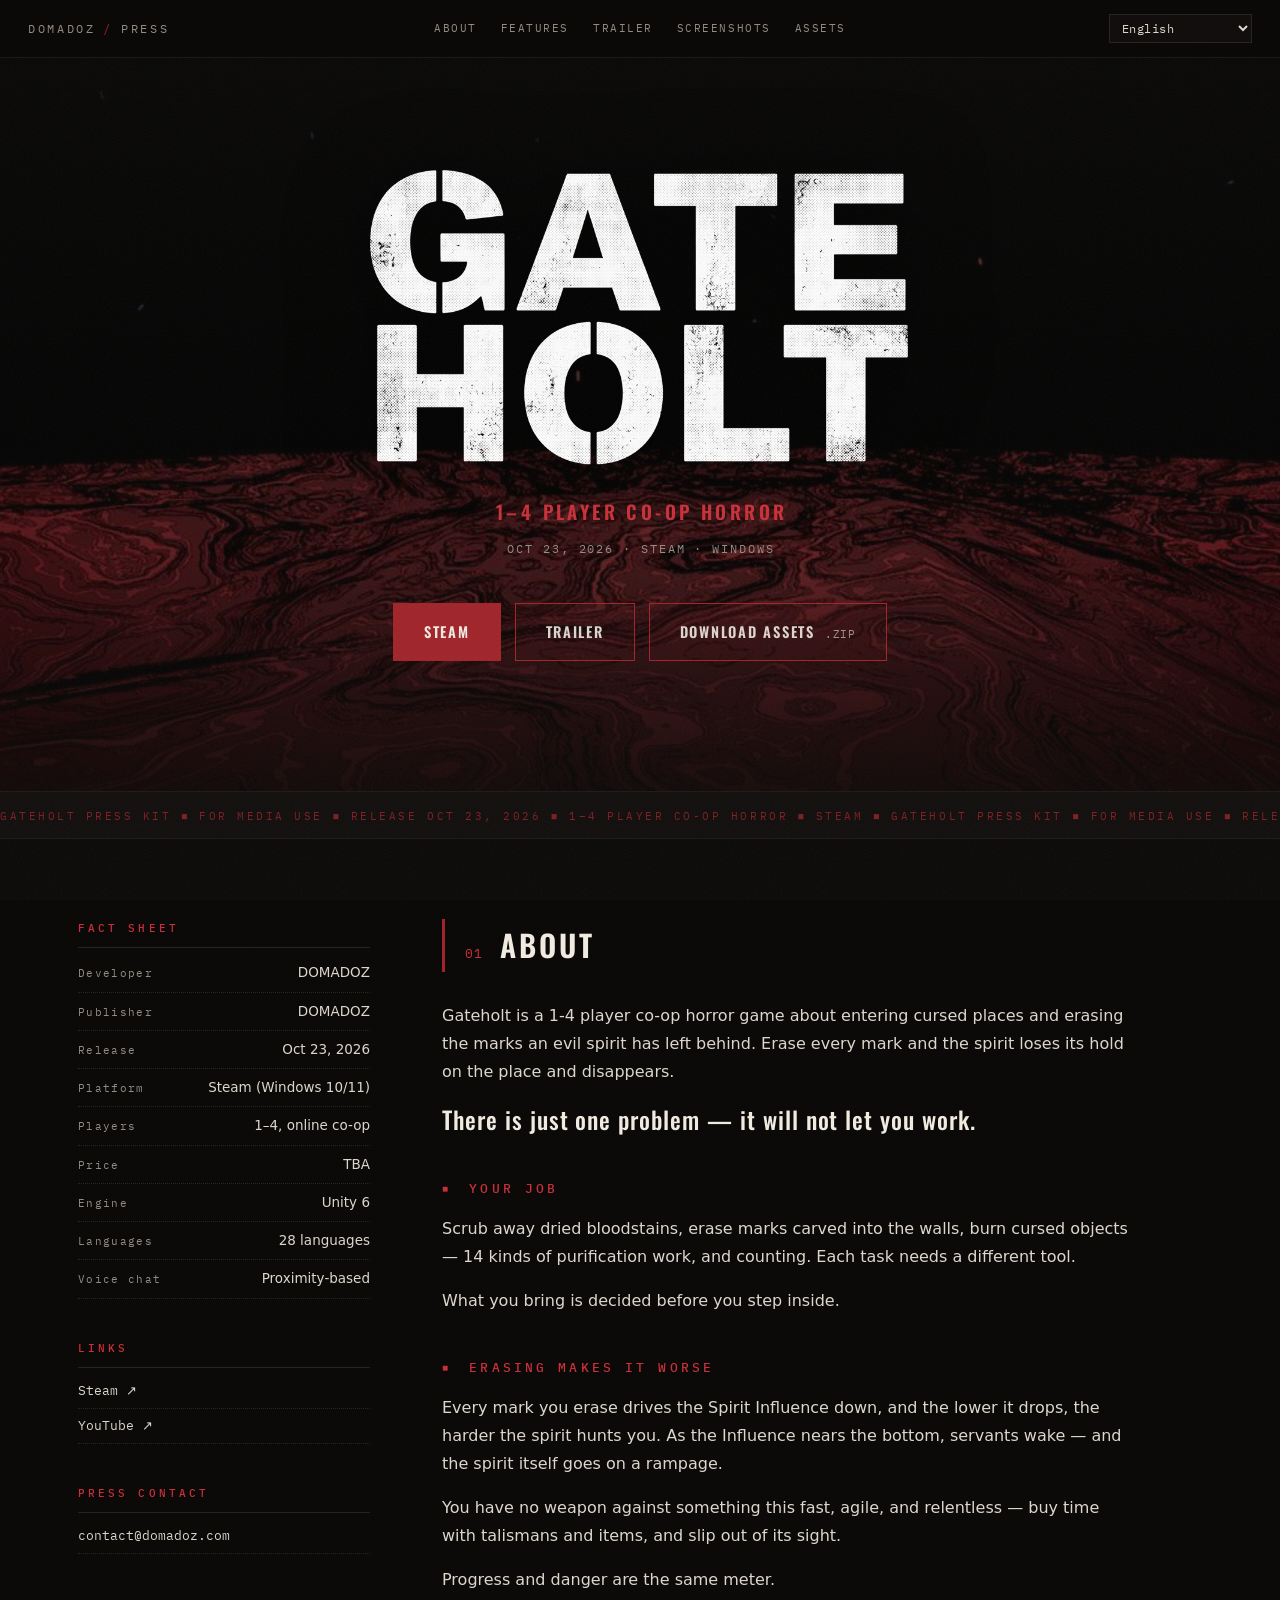
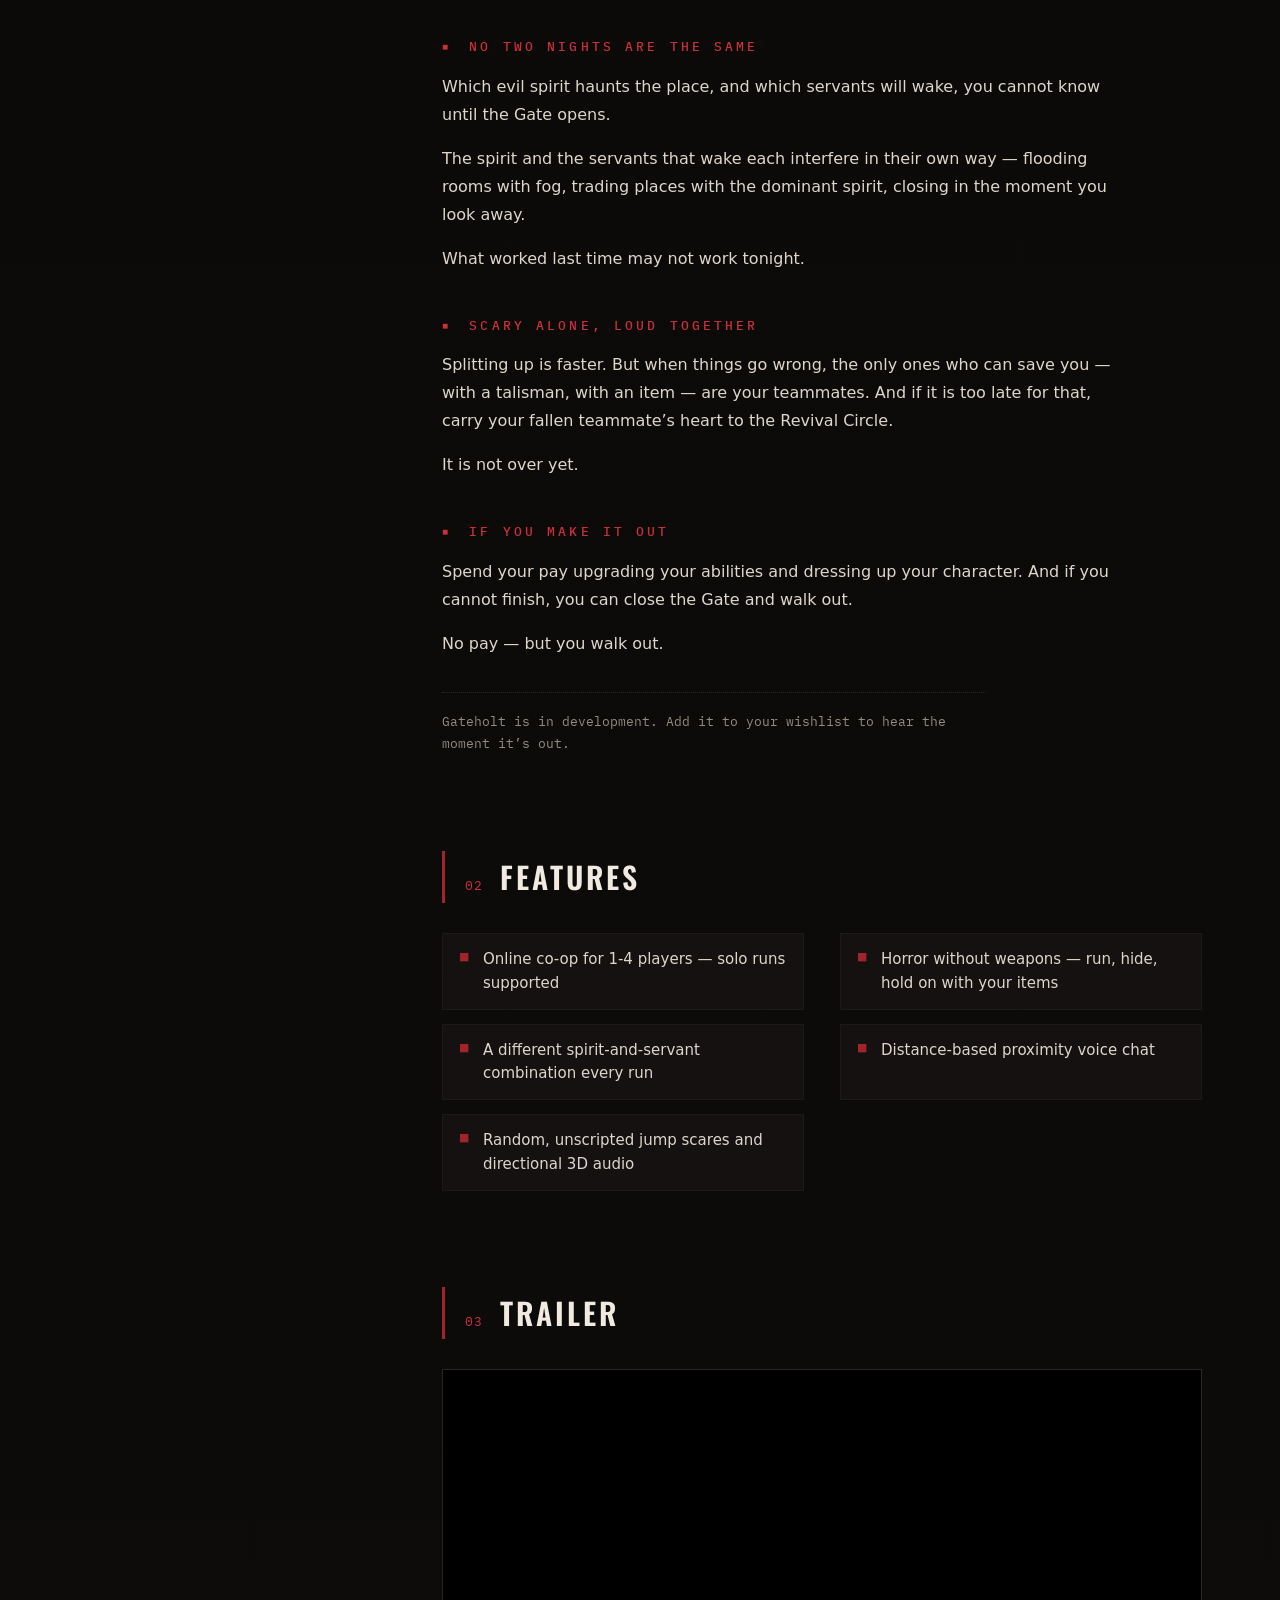
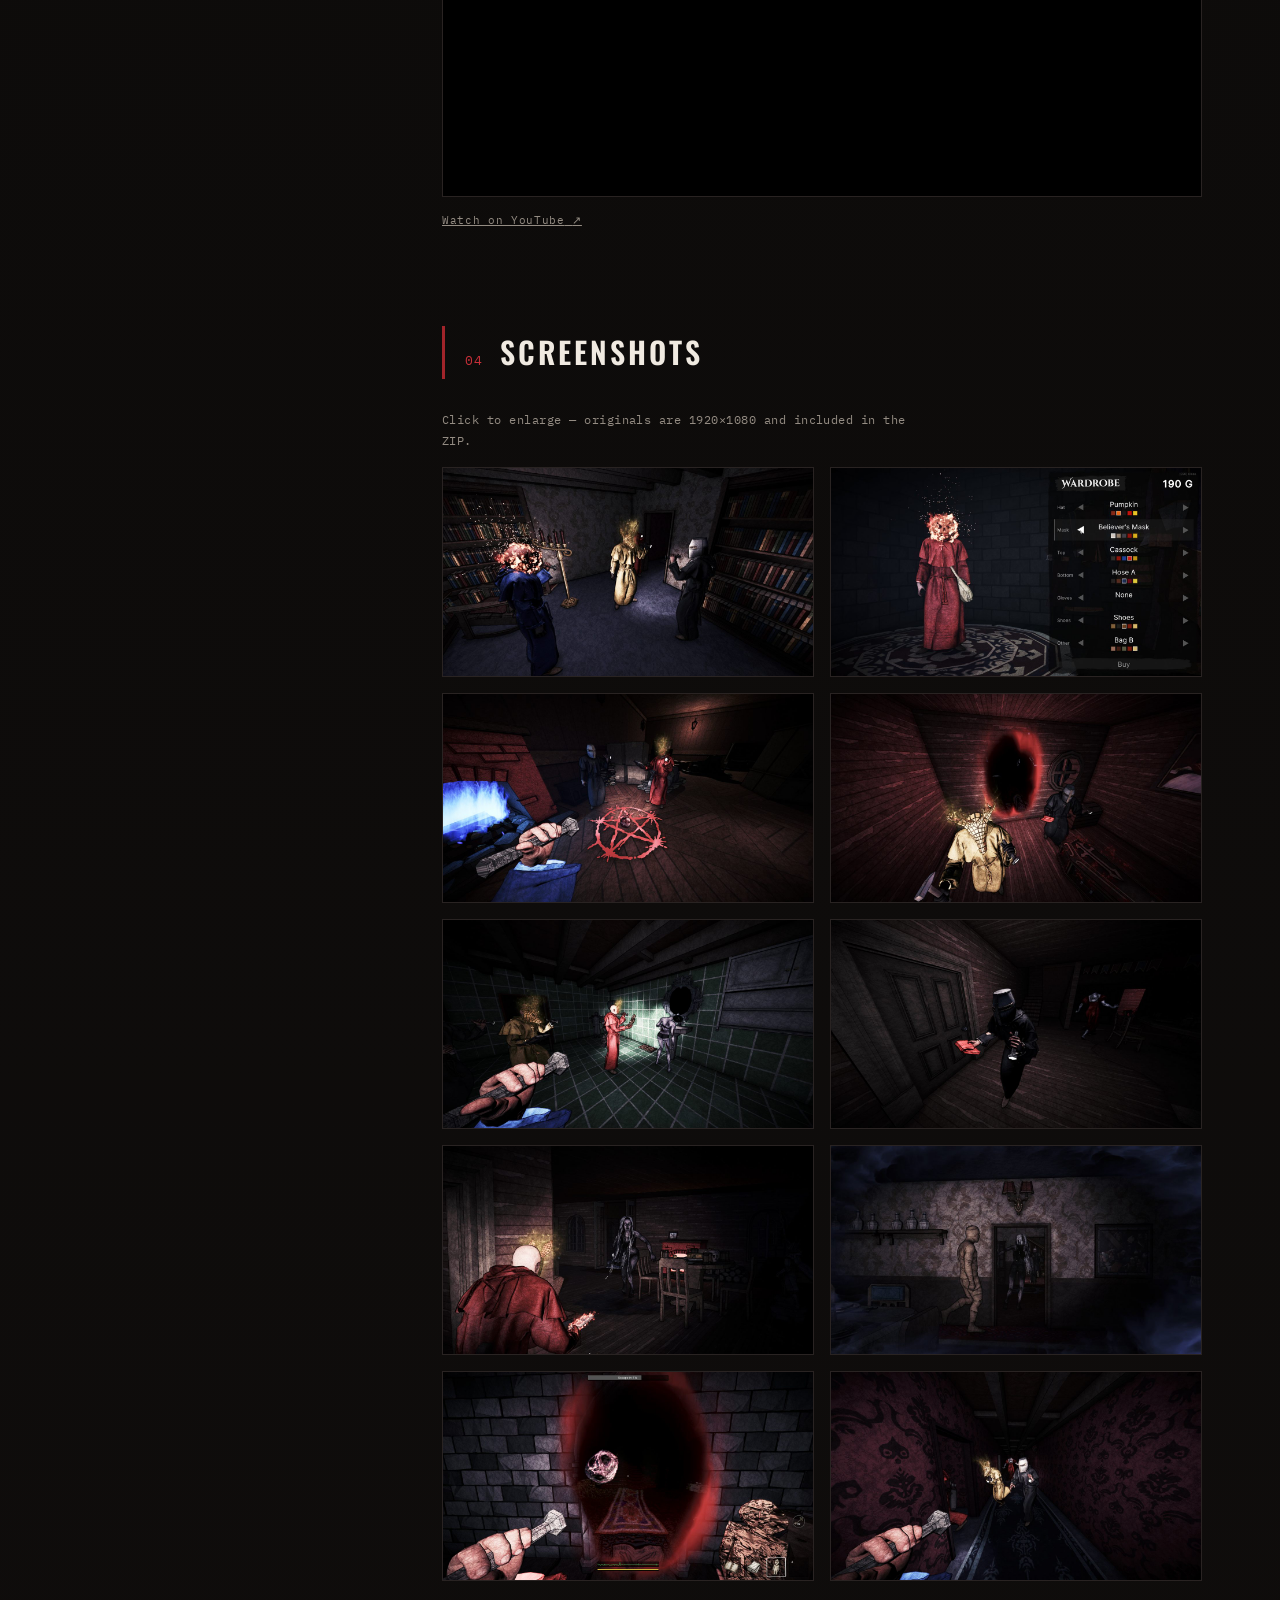
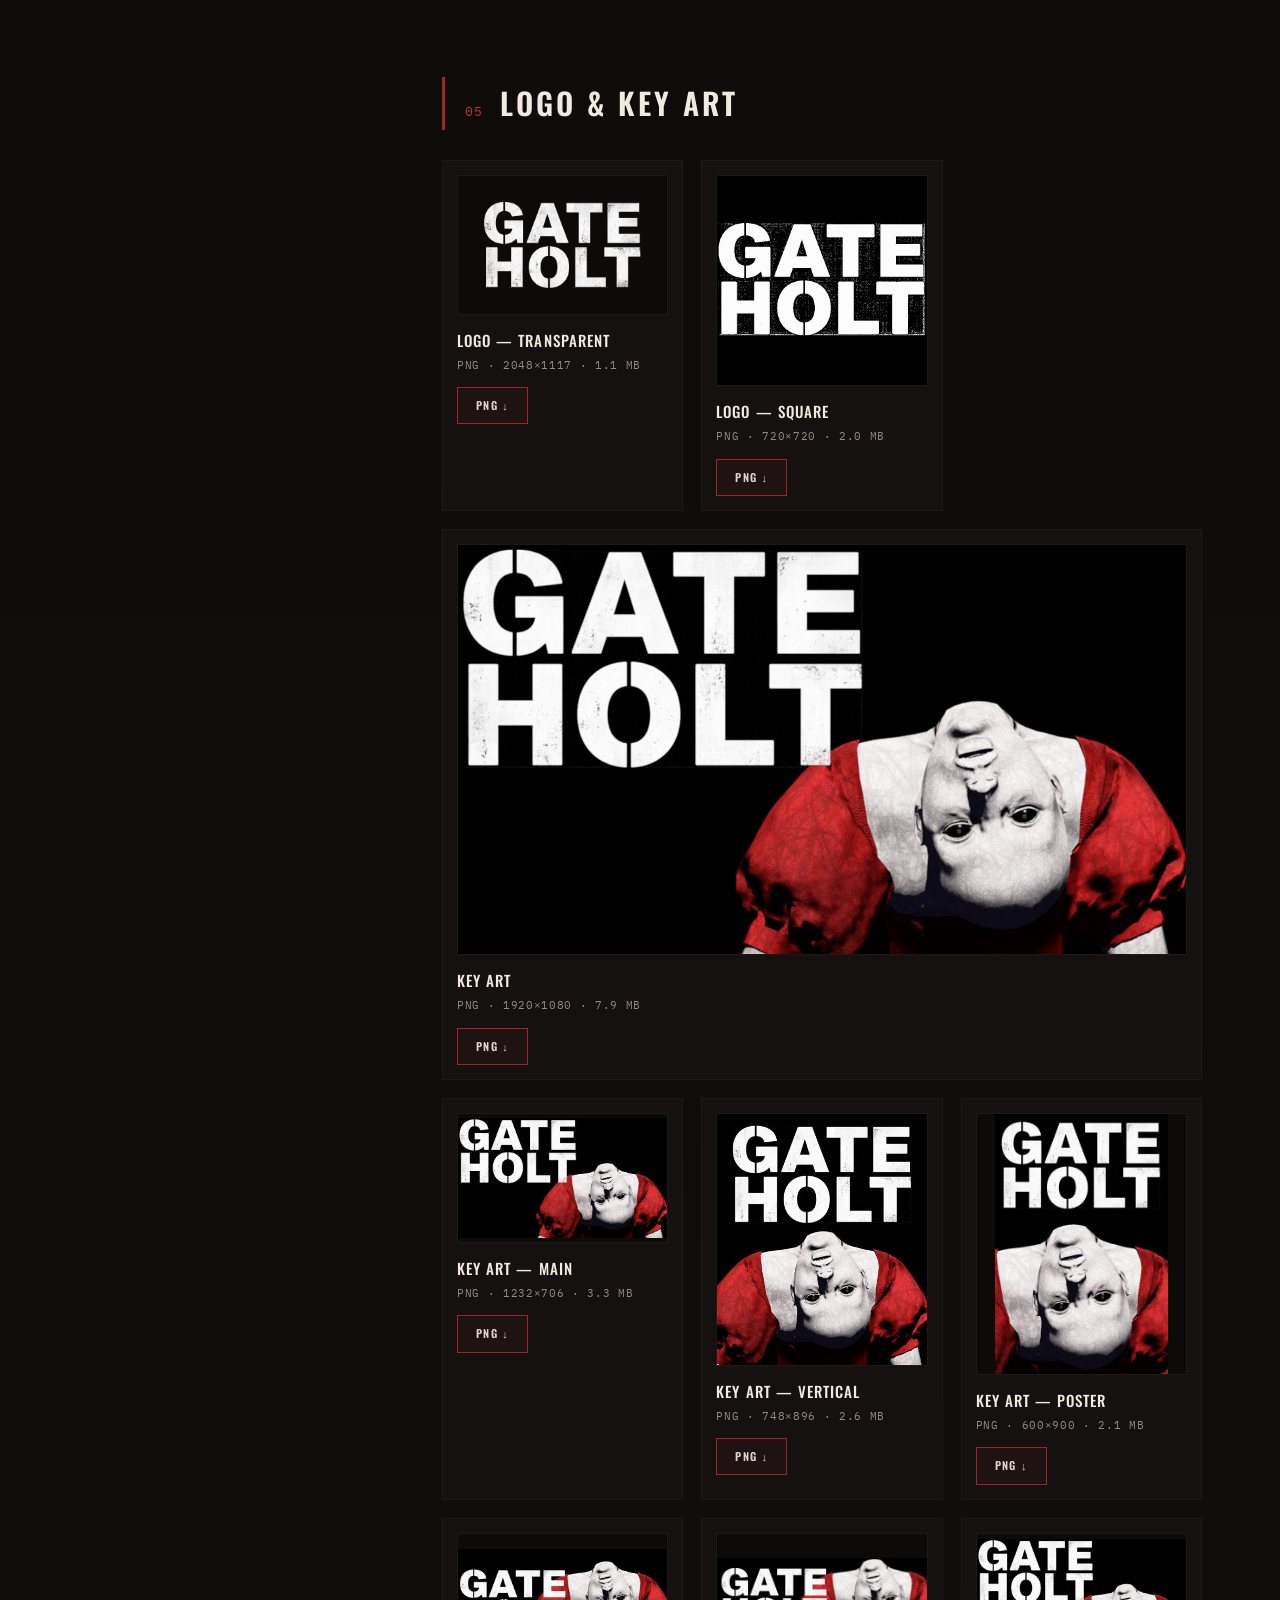
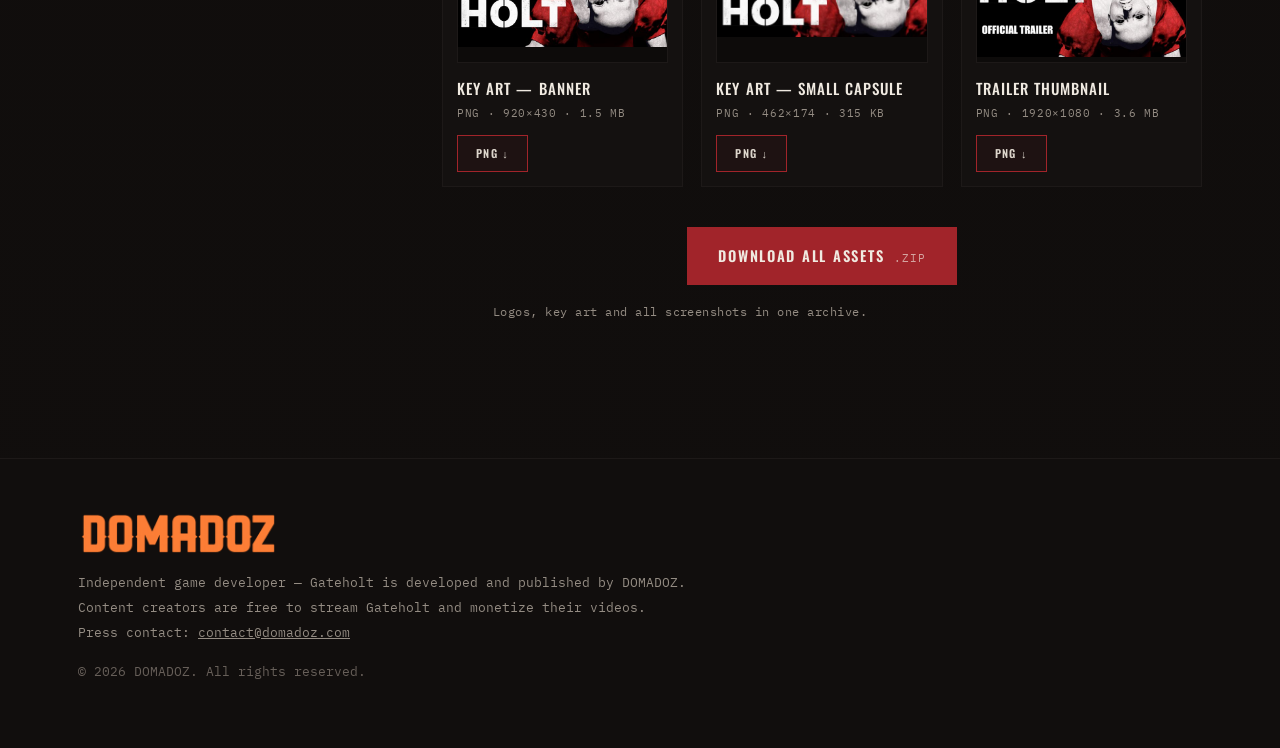
==== commit 84093a26: "키아트(1920×1080) 추가 + 와이드 카드 제거 + 트레일러를 데모 트레일러(JzdGjaC1JNM)로 교체 - 와이드(3840×1240, 라이브러리 히어로 배경)는 키아트가 " ====
--- a/press/gateholt/index.html
+++ b/press/gateholt/index.html
@@ -403,11 +403,11 @@
     <section id="trailer" class="sec reveal">
       <h2 class="sec-head"><span class="sec-no">03</span><span class="l-en">TRAILER</span><span class="l-ko" lang="ko">트레일러</span><span class="l-ja" lang="ja">トレーラー</span><span class="l-fr" lang="fr">BANDE-ANNONCE</span><span class="l-de" lang="de">TRAILER</span><span class="l-es" lang="es">TRÁILER</span><span class="l-ru" lang="ru">ТРЕЙЛЕР</span><span class="l-zh" lang="zh-Hans">预告片</span><span class="l-zht" lang="zh-Hant">預告片</span><span class="l-pt" lang="pt-BR">TRAILER</span></h2>
       <div class="video-frame">
-        <iframe src="https://www.youtube-nocookie.com/embed/yzpF8Vj6zsE" title="Gateholt Trailer"
+        <iframe src="https://www.youtube-nocookie.com/embed/JzdGjaC1JNM" title="Gateholt Trailer"
                 loading="lazy" allow="accelerometer; autoplay; clipboard-write; encrypted-media; gyroscope; picture-in-picture"
                 allowfullscreen></iframe>
       </div>
-      <p class="asset-meta"><a href="https://www.youtube.com/watch?v=yzpF8Vj6zsE" target="_blank" rel="noopener"><span class="l-en">Watch on YouTube</span><span class="l-ko" lang="ko">YouTube에서 보기</span><span class="l-ja" lang="ja">YouTubeで見る</span><span class="l-fr" lang="fr">Regarder sur YouTube</span><span class="l-de" lang="de">Auf YouTube ansehen</span><span class="l-es" lang="es">Ver en YouTube</span><span class="l-ru" lang="ru">Смотреть на YouTube</span><span class="l-zh" lang="zh-Hans">在 YouTube 观看</span><span class="l-zht" lang="zh-Hant">在 YouTube 觀看</span><span class="l-pt" lang="pt-BR">Assistir no YouTube</span> <span aria-hidden="true">&#8599;</span></a></p>
+      <p class="asset-meta"><a href="https://www.youtube.com/watch?v=JzdGjaC1JNM" target="_blank" rel="noopener"><span class="l-en">Watch on YouTube</span><span class="l-ko" lang="ko">YouTube에서 보기</span><span class="l-ja" lang="ja">YouTubeで見る</span><span class="l-fr" lang="fr">Regarder sur YouTube</span><span class="l-de" lang="de">Auf YouTube ansehen</span><span class="l-es" lang="es">Ver en YouTube</span><span class="l-ru" lang="ru">Смотреть на YouTube</span><span class="l-zh" lang="zh-Hans">在 YouTube 观看</span><span class="l-zht" lang="zh-Hant">在 YouTube 觀看</span><span class="l-pt" lang="pt-BR">Assistir no YouTube</span> <span aria-hidden="true">&#8599;</span></a></p>
     </section>
 
     <section id="screenshots" class="sec reveal">
@@ -447,12 +447,12 @@
           <a class="btn btn-dl" href="assets/logo/gateholt-logo-boxed.png" download>PNG &#8595;</a>
         </figure>
         <figure class="asset asset--wide">
-          <div class="asset-preview"><img src="img/hero.jpg" alt="Gateholt key art, wide" loading="lazy"></div>
-          <figcaption>
-            <span class="asset-name"><span class="l-en">Key art &mdash; wide</span><span class="l-ko" lang="ko">키아트 &mdash; 와이드</span><span class="l-ja" lang="ja">キーアート &mdash; ワイド</span><span class="l-fr" lang="fr">Illustration &mdash; large</span><span class="l-de" lang="de">Key Art &mdash; breit</span><span class="l-es" lang="es">Arte &mdash; panorámico</span><span class="l-ru" lang="ru">Арт &mdash; широкий</span><span class="l-zh" lang="zh-Hans">主视觉 &mdash; 宽幅</span><span class="l-zht" lang="zh-Hant">主視覺 &mdash; 寬幅</span><span class="l-pt" lang="pt-BR">Key art &mdash; panorâmica</span></span>
-            <span class="asset-meta">PNG &middot; 3840&times;1240 &middot; 18 MB</span>
-          </figcaption>
-          <a class="btn btn-dl" href="assets/keyart/gateholt-keyart-hero.png" download>PNG &#8595;</a>
+          <div class="asset-preview"><img src="img/keyart.jpg" alt="Gateholt key art" loading="lazy" width="1280" height="720"></div>
+          <figcaption>
+            <span class="asset-name"><span class="l-en">Key art</span><span class="l-ko" lang="ko">키아트</span><span class="l-ja" lang="ja">キーアート</span><span class="l-fr" lang="fr">Illustration</span><span class="l-de" lang="de">Key Art</span><span class="l-es" lang="es">Arte</span><span class="l-ru" lang="ru">Арт</span><span class="l-zh" lang="zh-Hans">主视觉</span><span class="l-zht" lang="zh-Hant">主視覺</span><span class="l-pt" lang="pt-BR">Key art</span></span>
+            <span class="asset-meta">PNG &middot; 1920&times;1080 &middot; 7.9 MB</span>
+          </figcaption>
+          <a class="btn btn-dl" href="assets/keyart/gateholt-keyart.png" download>PNG &#8595;</a>
         </figure>
         <figure class="asset">
           <div class="asset-preview"><img src="img/thumb-capsule-main.jpg" alt="Gateholt main capsule art" loading="lazy"></div>
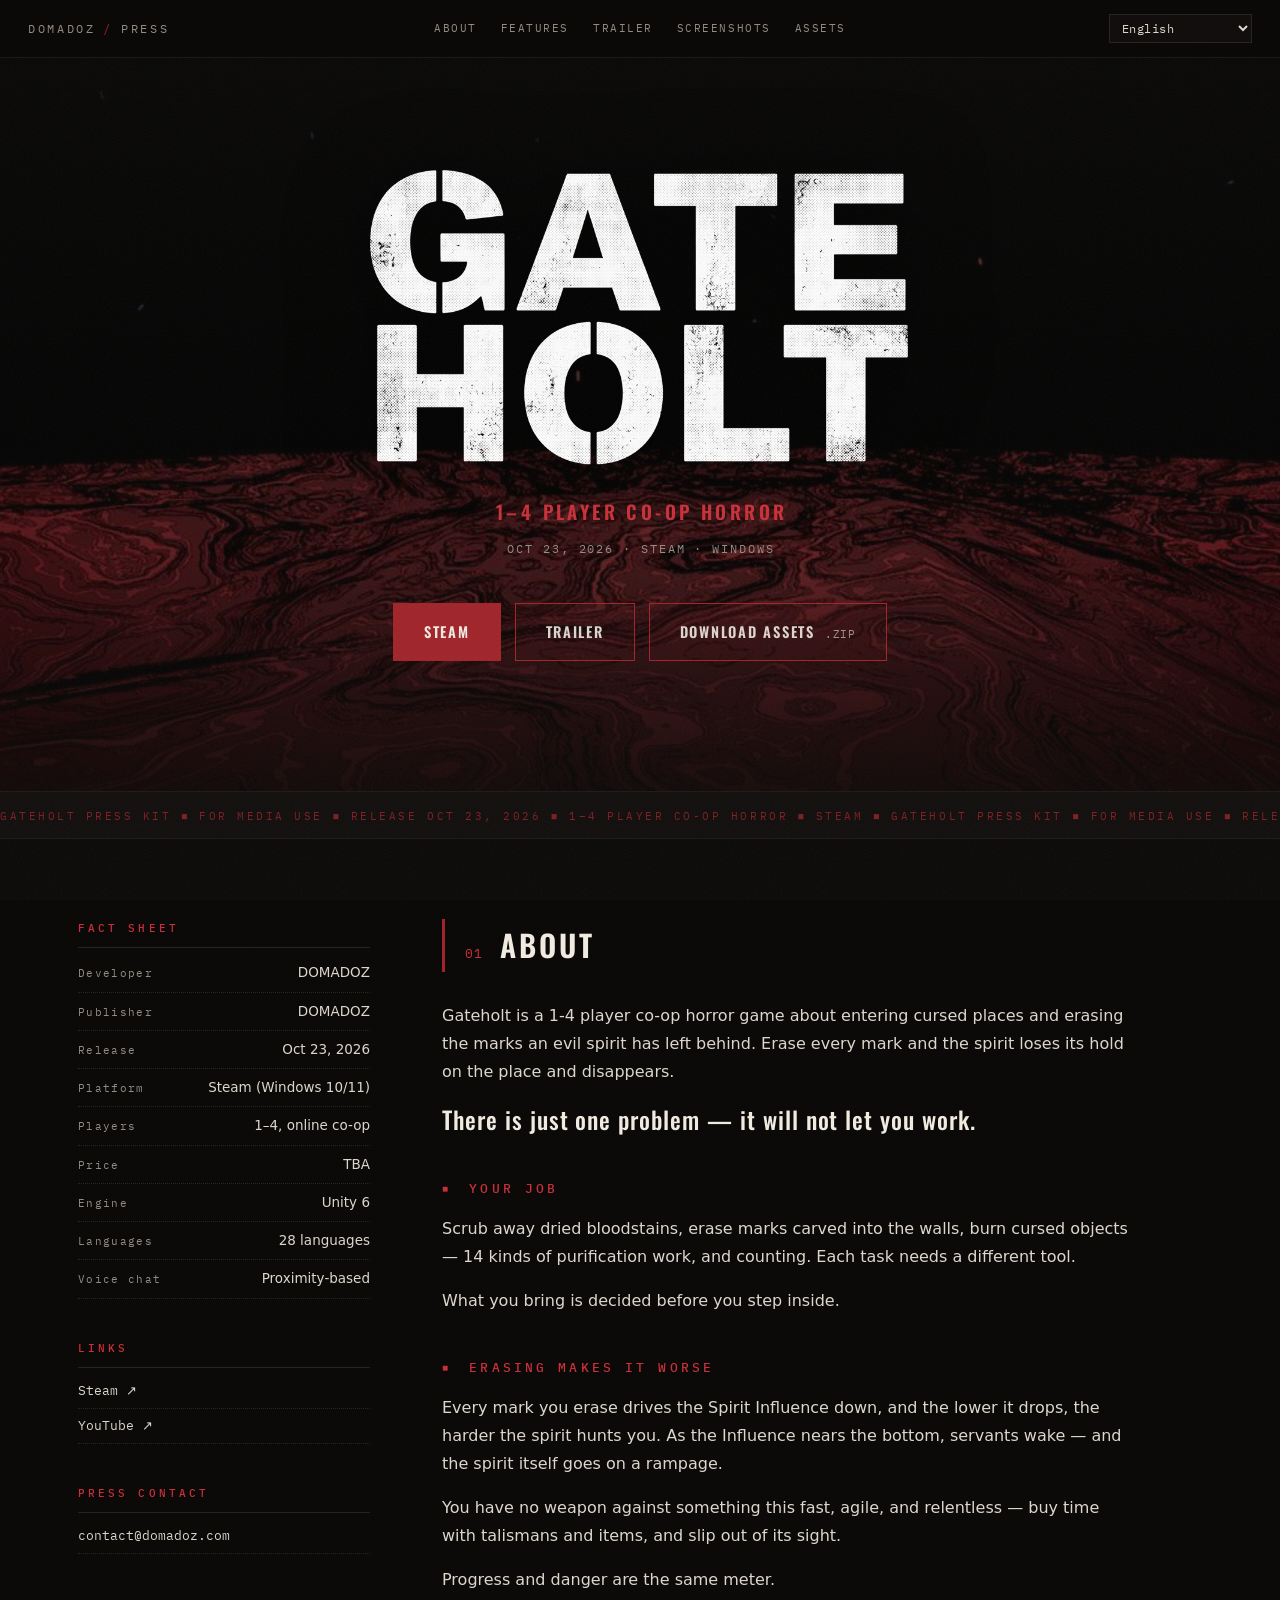
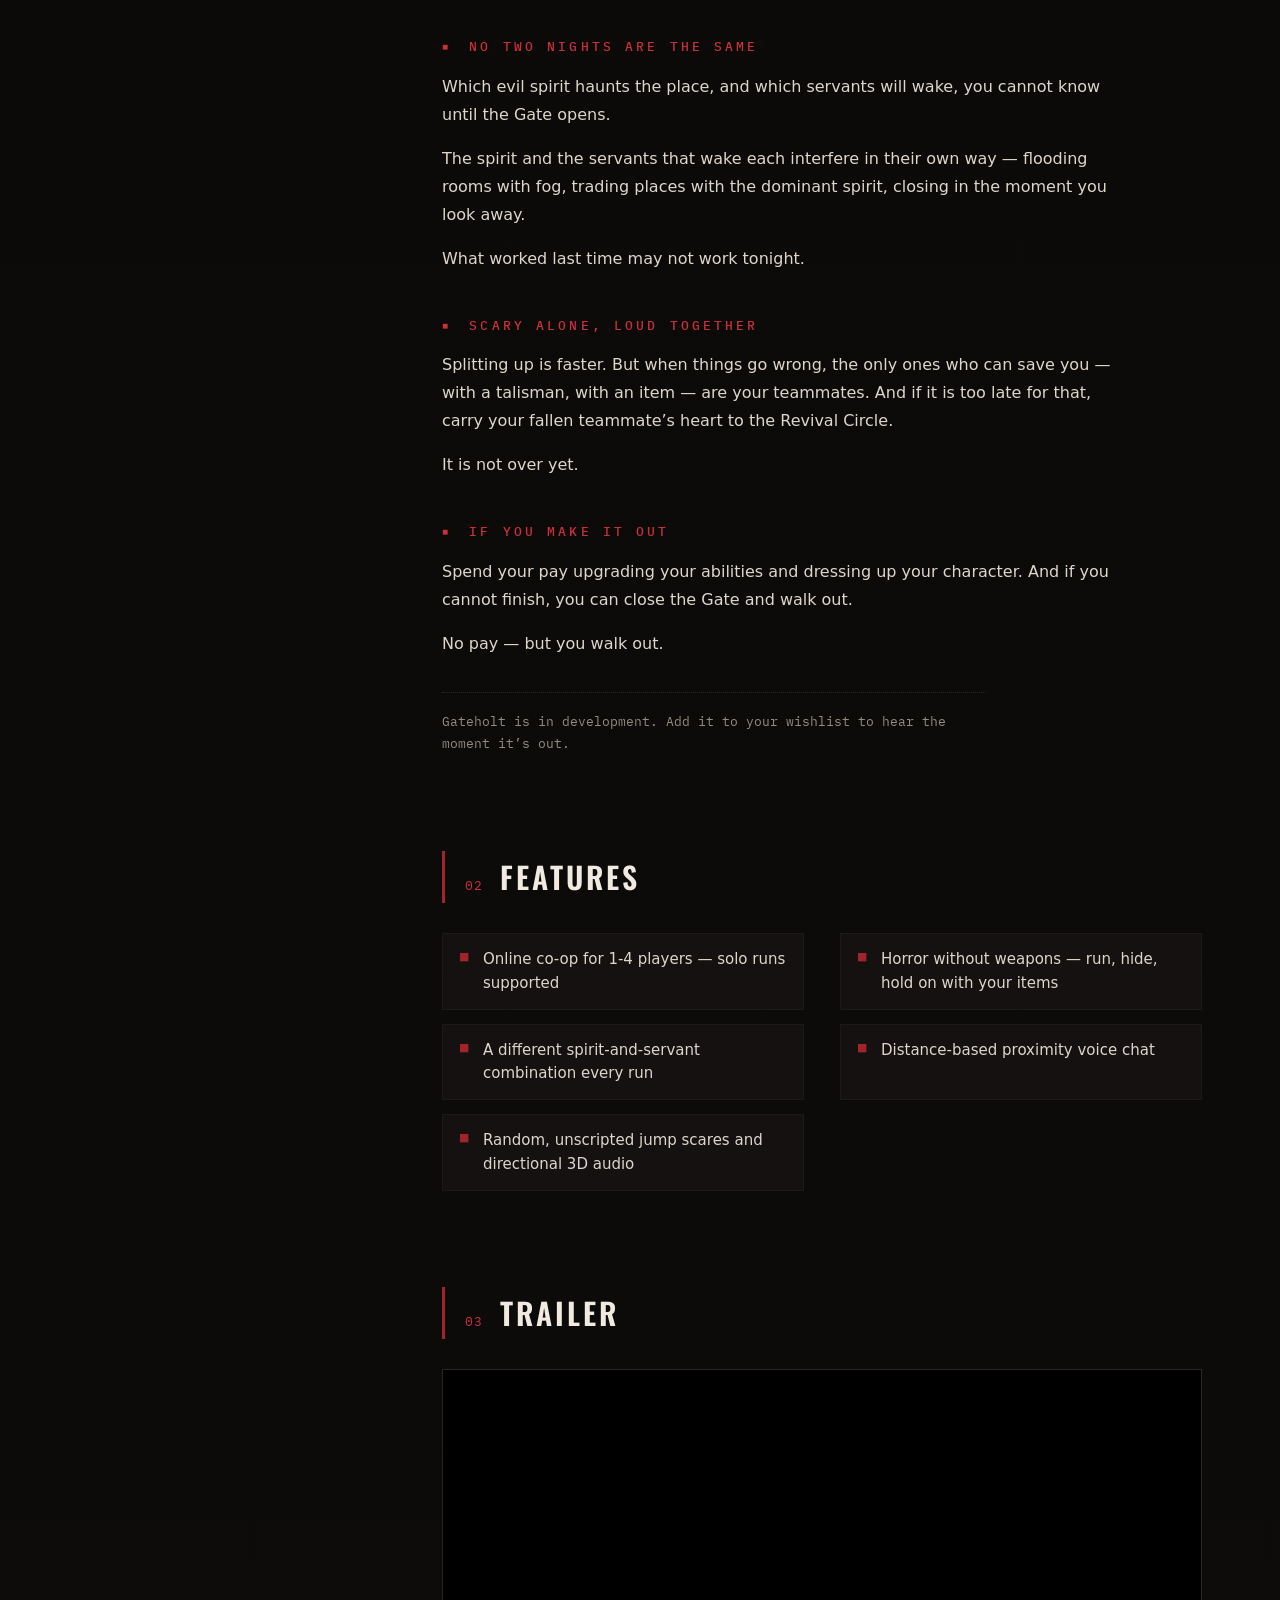
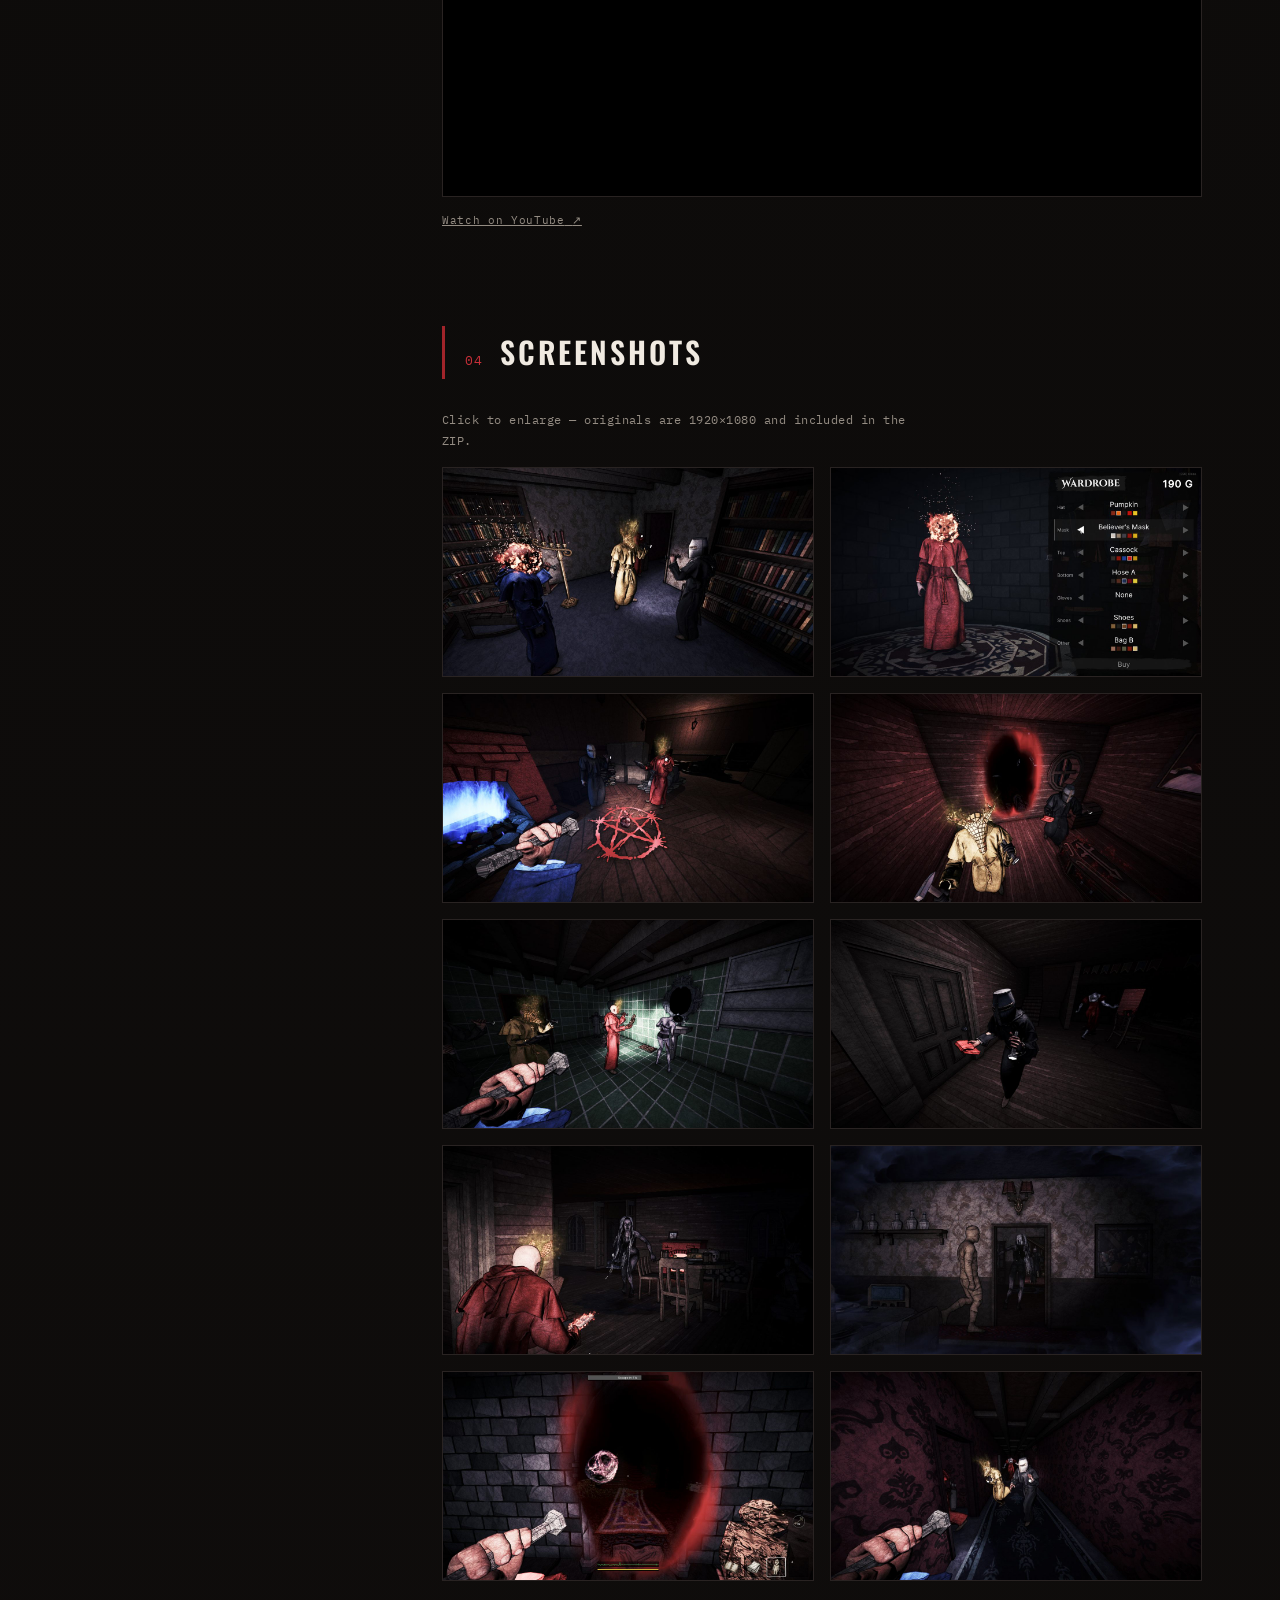
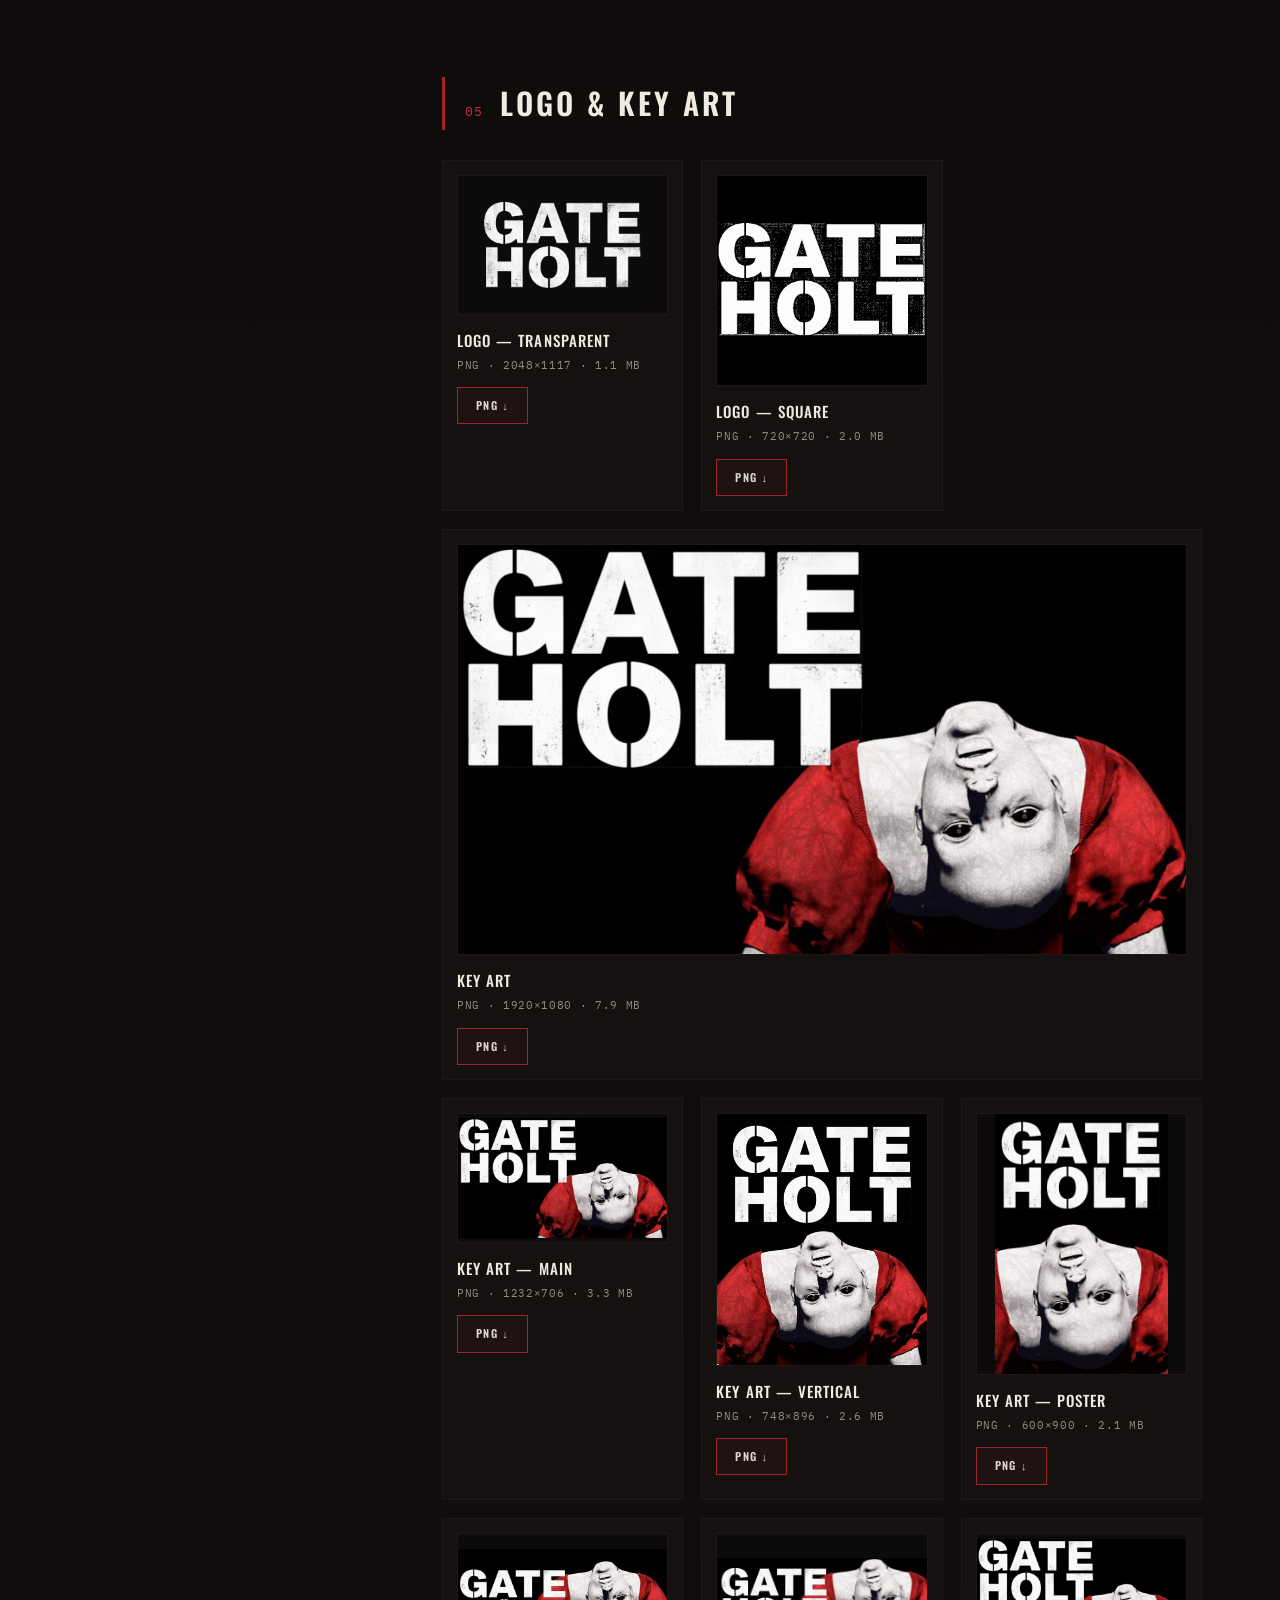
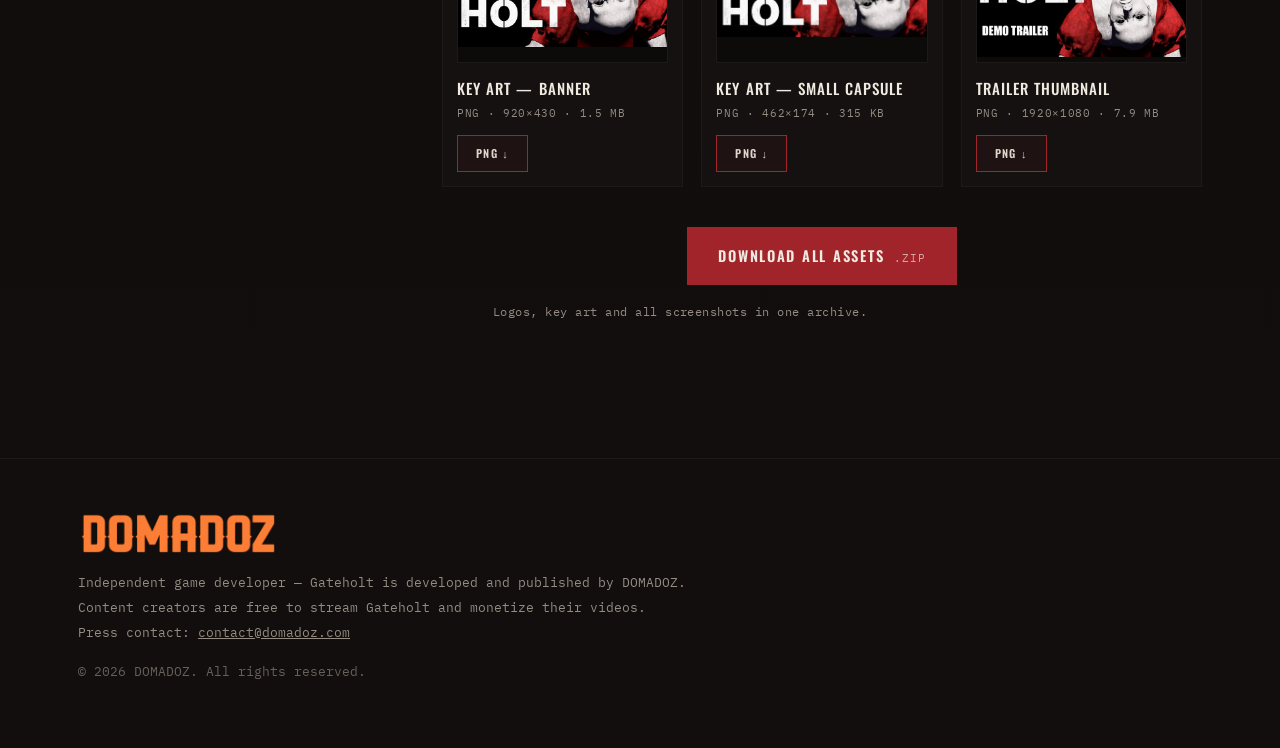
==== commit 66b19419: "트레일러 썸네일을 데모 트레일러 썸네일(1920×1080)로 교체 트레일러를 데모 트레일러(JzdGjaC1JNM)로 바꾼 뒤에도 썸네일 카드는 "OFFICIAL TRAILER" 문" ====
--- a/press/gateholt/index.html
+++ b/press/gateholt/index.html
@@ -498,7 +498,7 @@
           <div class="asset-preview"><img src="img/thumb-trailer.jpg" alt="Gateholt trailer thumbnail" loading="lazy"></div>
           <figcaption>
             <span class="asset-name"><span class="l-en">Trailer thumbnail</span><span class="l-ko" lang="ko">트레일러 썸네일</span><span class="l-ja" lang="ja">トレーラーサムネイル</span><span class="l-fr" lang="fr">Miniature de la bande-annonce</span><span class="l-de" lang="de">Trailer-Thumbnail</span><span class="l-es" lang="es">Miniatura del tráiler</span><span class="l-ru" lang="ru">Превью трейлера</span><span class="l-zh" lang="zh-Hans">预告片缩略图</span><span class="l-zht" lang="zh-Hant">預告片縮圖</span><span class="l-pt" lang="pt-BR">Miniatura do trailer</span></span>
-            <span class="asset-meta">PNG &middot; 1920&times;1080 &middot; 3.6 MB</span>
+            <span class="asset-meta">PNG &middot; 1920&times;1080 &middot; 7.9 MB</span>
           </figcaption>
           <a class="btn btn-dl" href="assets/keyart/gateholt-trailer-thumbnail.png" download>PNG &#8595;</a>
         </figure>
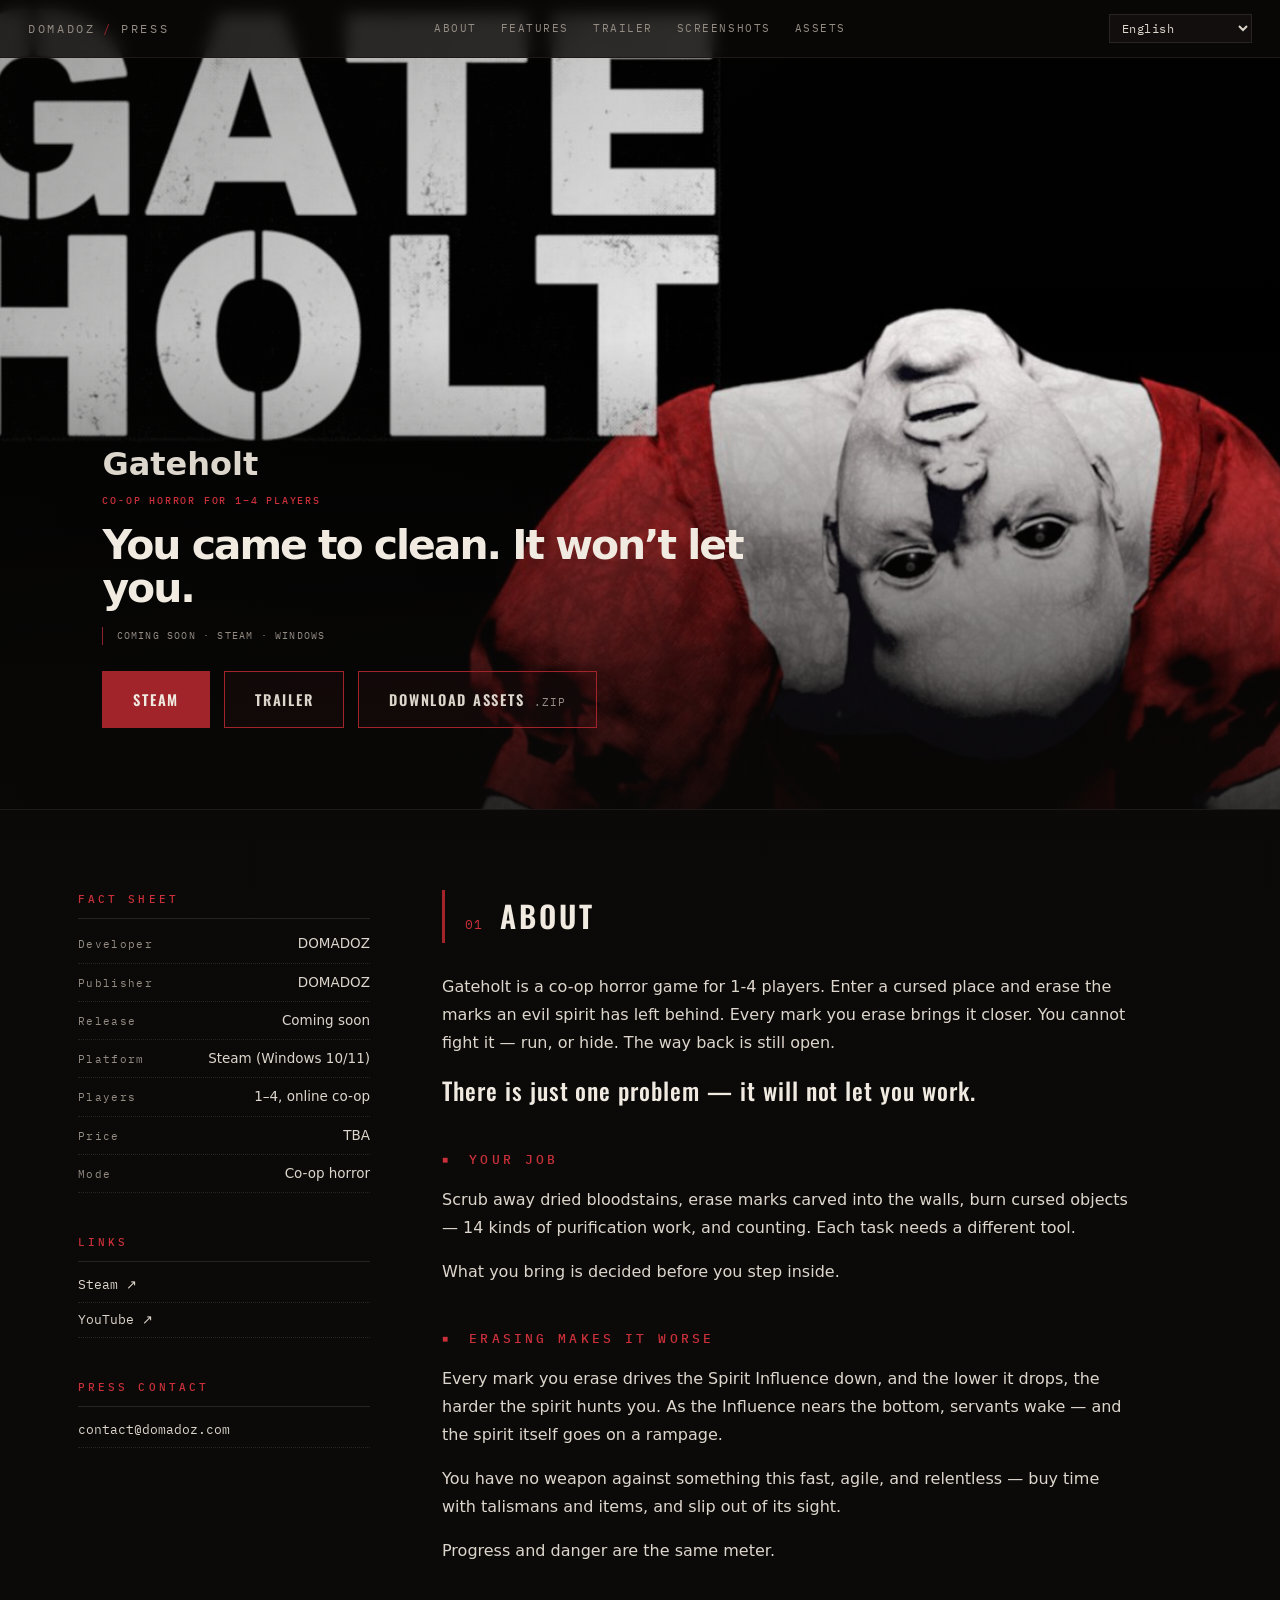
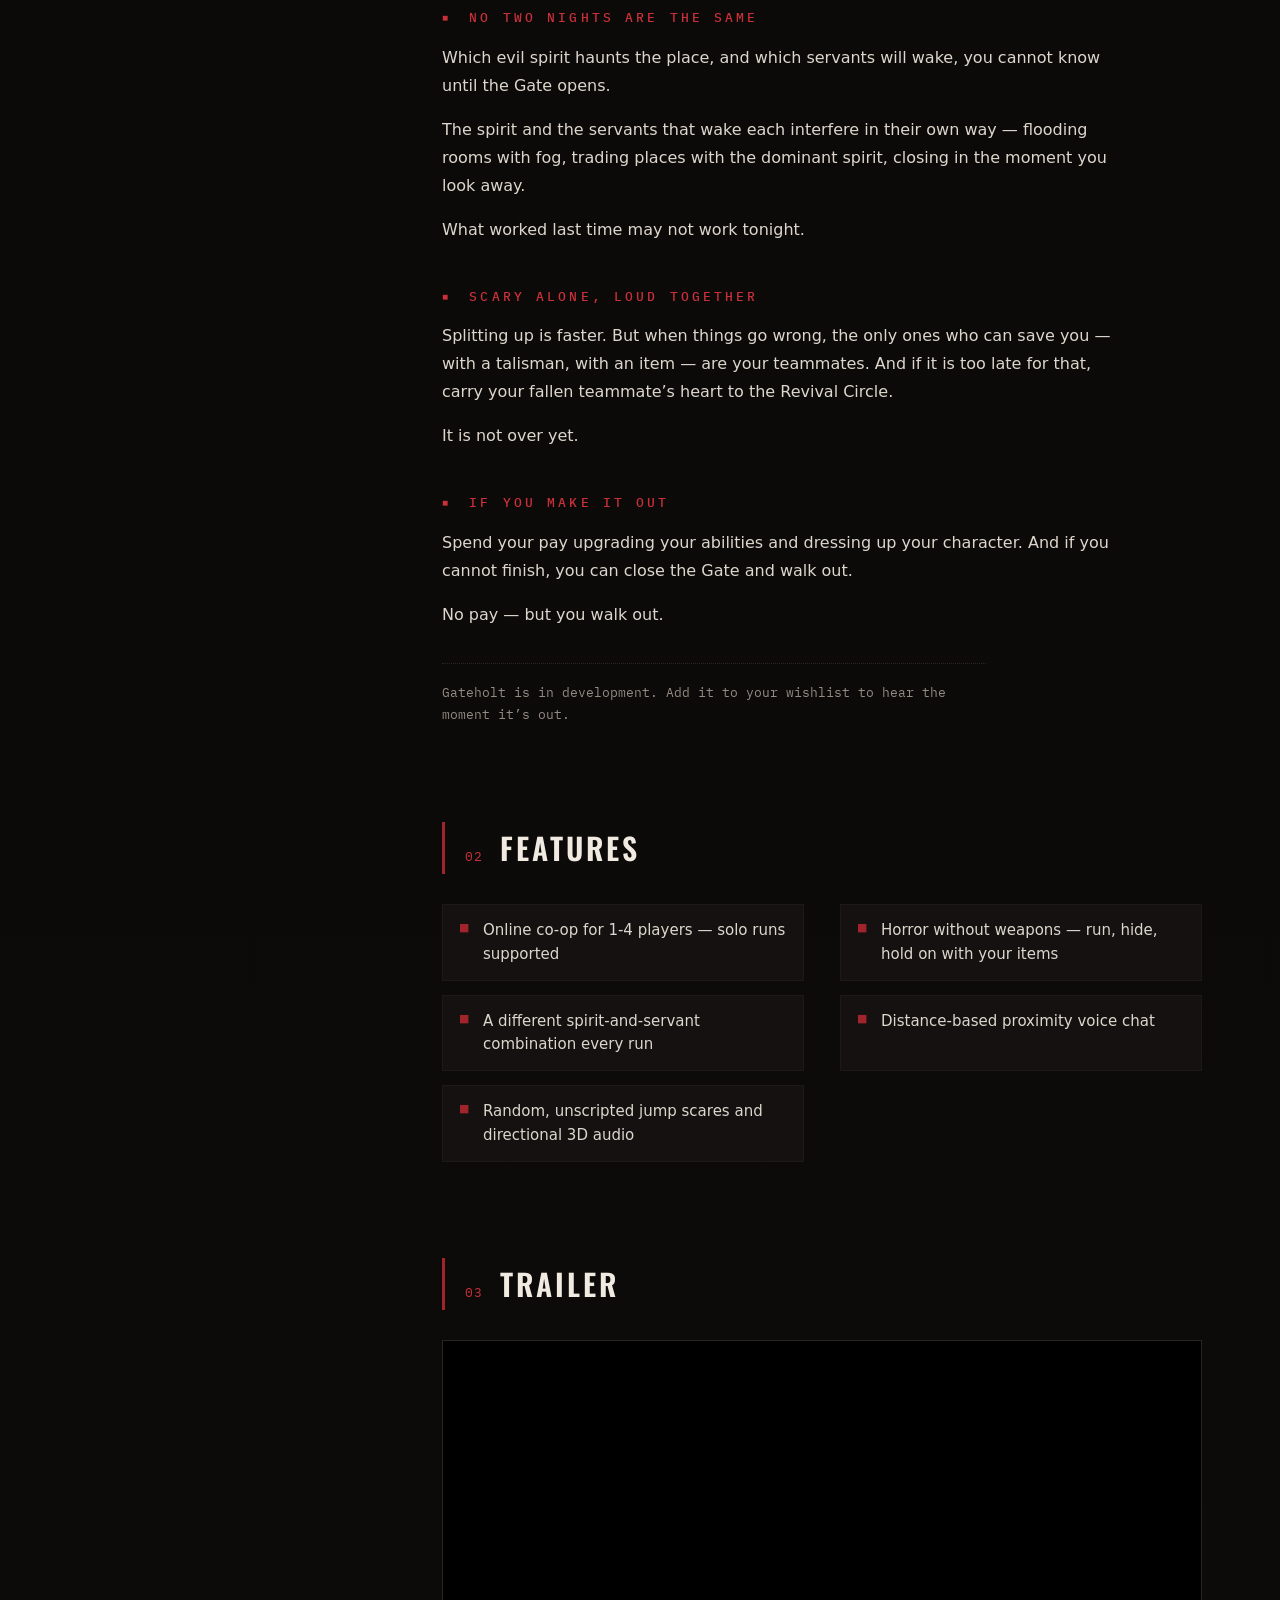
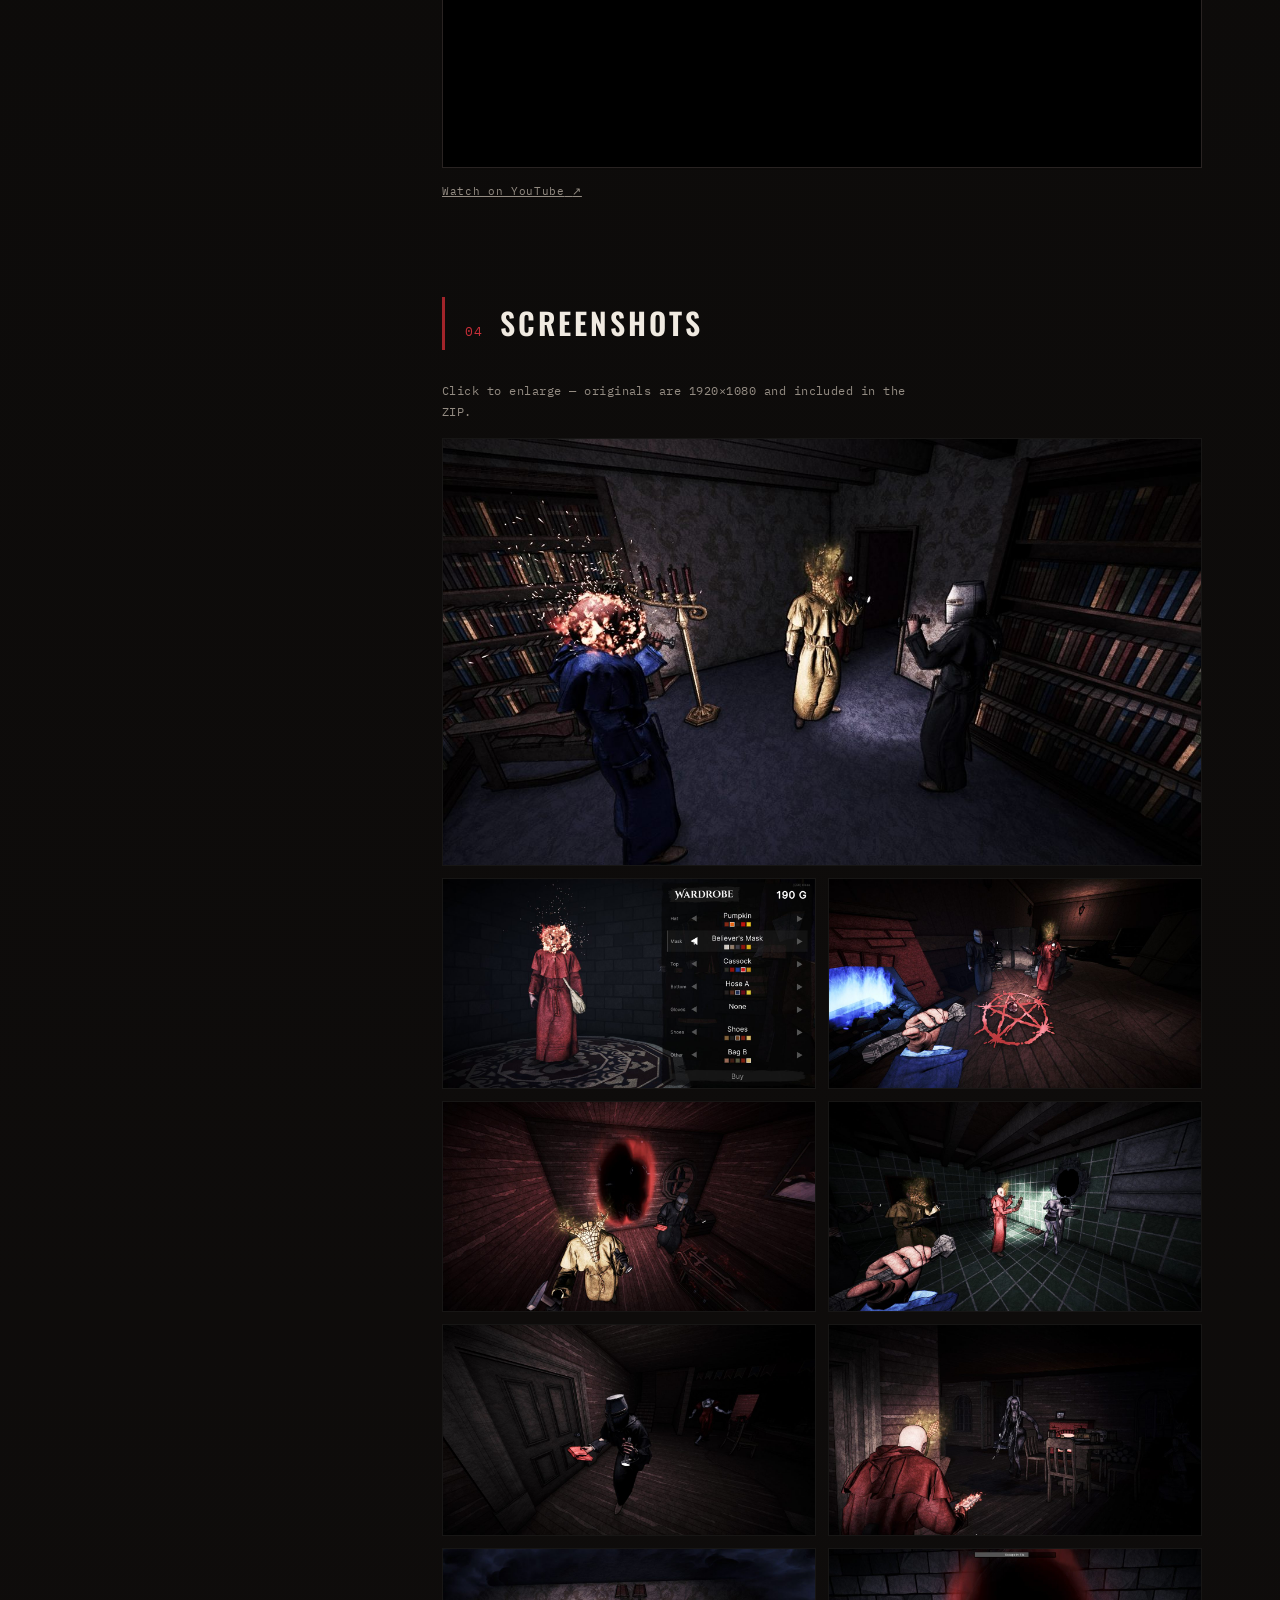
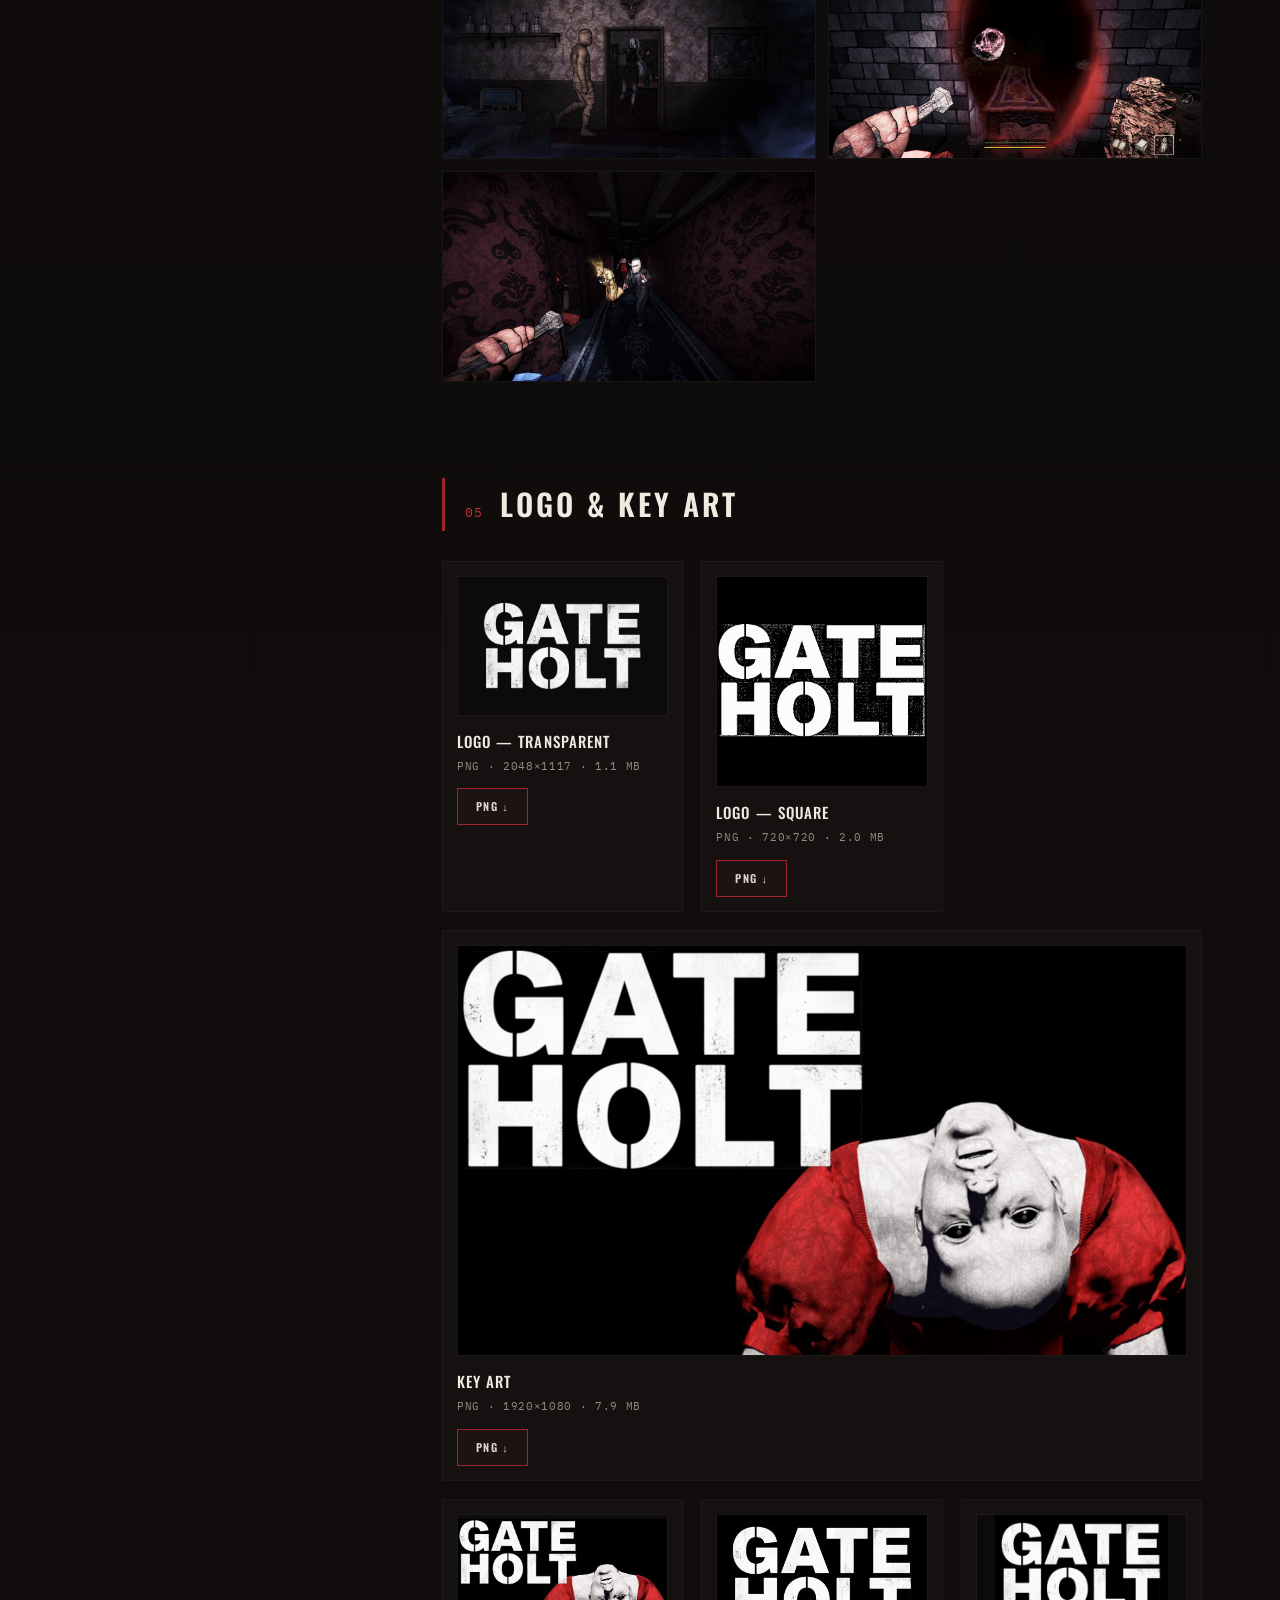
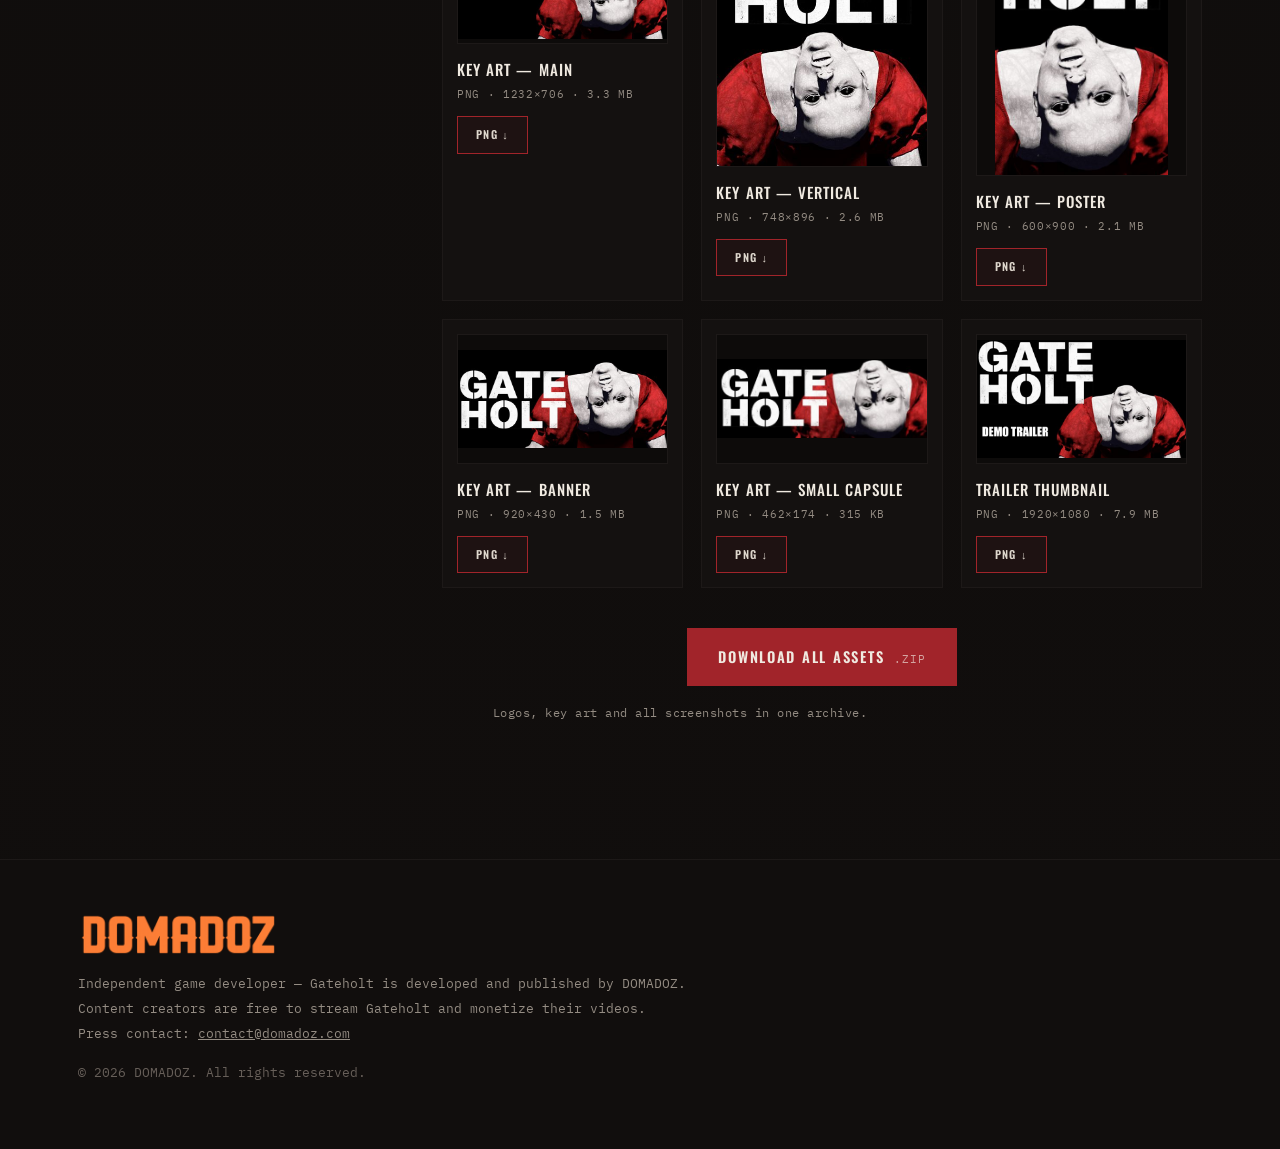
==== commit 889fe4f0: "v1" ====
--- a/press/gateholt/index.html
+++ b/press/gateholt/index.html
@@ -11,7 +11,7 @@
 <meta property="og:image" content="https://domadoz.com/press/gateholt/img/og-capsule.jpg">
 <meta property="og:url" content="https://domadoz.com/press/gateholt/">
 <link rel="icon" type="image/png" href="favicon.png">
-<link rel="stylesheet" href="css/press.css?v=7">
+<link rel="stylesheet" href="css/press.css?v=11">
 </head>
 <body>
 
@@ -42,12 +42,16 @@
   <div class="hero-art" aria-hidden="true"></div>
   <div class="hero-veil" aria-hidden="true"></div>
   <div class="hero-inner">
-    <img class="hero-logo" src="img/logo.png" alt="GATEHOLT" width="900" height="491">
+    <h1 class="visually-hidden">Gateholt</h1>
+    <img class="hero-logo" src="img/logo.png" alt="" width="900" height="491">
     <p class="hero-tagline">
-      <span class="l-en">1&ndash;4 PLAYER CO-OP HORROR</span><span class="l-ko" lang="ko">1~4인 협동 공포 게임</span><span class="l-ja" lang="ja">1〜4人用協力ホラー</span><span class="l-fr" lang="fr">HORREUR COOPÉRATIVE 1-4 JOUEURS</span><span class="l-de" lang="de">KOOP-HORROR FÜR 1-4 SPIELER</span><span class="l-es" lang="es">TERROR COOPERATIVO 1-4 JUGADORES</span><span class="l-ru" lang="ru">КООПЕРАТИВНЫЙ ХОРРОР НА 1–4 ИГРОКОВ</span><span class="l-zh" lang="zh-Hans">1~4 人合作恐怖游戏</span><span class="l-zht" lang="zh-Hant">1~4 人合作恐怖遊戲</span><span class="l-pt" lang="pt-BR">TERROR COOPERATIVO 1-4 JOGADORES</span>
+      <span class="l-en">CO-OP HORROR FOR 1&ndash;4 PLAYERS</span><span class="l-ko" lang="ko">1~4인 협동 공포 게임</span><span class="l-ja" lang="ja">1〜4人用協力ホラー</span><span class="l-fr" lang="fr">HORREUR COOPÉRATIVE 1-4 JOUEURS</span><span class="l-de" lang="de">KOOP-HORROR FÜR 1-4 SPIELER</span><span class="l-es" lang="es">TERROR COOPERATIVO 1-4 JUGADORES</span><span class="l-ru" lang="ru">КООПЕРАТИВНЫЙ ХОРРОР НА 1–4 ИГРОКОВ</span><span class="l-zh" lang="zh-Hans">1~4 人合作恐怖游戏</span><span class="l-zht" lang="zh-Hant">1~4 人合作恐怖遊戲</span><span class="l-pt" lang="pt-BR">TERROR COOPERATIVO 1-4 JOGADORES</span>
+    </p>
+    <p class="hero-hook">
+      <span class="l-en">You came to clean. It won&rsquo;t let you.</span><span class="l-ko" lang="ko">흔적을 지우러 왔습니다. 악령은 가만두지 않습니다.</span><span class="l-ja" lang="ja">痕跡を消しに来た。悪霊は邪魔をする。</span><span class="l-fr" lang="fr">Vous êtes venu nettoyer. L&rsquo;esprit ne vous laissera pas faire.</span><span class="l-de" lang="de">Du wolltest sauber machen. Der Geist hat andere Pläne.</span><span class="l-es" lang="es">Viniste a limpiar. El espíritu no te lo pondrá fácil.</span><span class="l-ru" lang="ru">Ты пришёл навести порядок. Дух не даст спокойно работать.</span><span class="l-zh" lang="zh-Hans">你是来清除痕迹的。恶灵可不会让你安心干活。</span><span class="l-zht" lang="zh-Hant">你是來清除痕跡的。惡靈可不會讓你安心工作。</span><span class="l-pt" lang="pt-BR">Você veio limpar. O espírito não vai facilitar.</span>
     </p>
     <p class="hero-release">
-      <span class="l-en">OCT 23, 2026 &middot; STEAM &middot; WINDOWS</span><span class="l-ko" lang="ko">2026년 10월 23일 &middot; STEAM &middot; WINDOWS</span><span class="l-ja" lang="ja">2026年10月23日 &middot; STEAM &middot; WINDOWS</span><span class="l-fr" lang="fr">23 OCT. 2026 &middot; STEAM &middot; WINDOWS</span><span class="l-de" lang="de">23. OKT. 2026 &middot; STEAM &middot; WINDOWS</span><span class="l-es" lang="es">23 OCT 2026 &middot; STEAM &middot; WINDOWS</span><span class="l-ru" lang="ru">23 ОКТ. 2026 &middot; STEAM &middot; WINDOWS</span><span class="l-zh" lang="zh-Hans">2026年10月23日 &middot; STEAM &middot; WINDOWS</span><span class="l-zht" lang="zh-Hant">2026年10月23日 &middot; STEAM &middot; WINDOWS</span><span class="l-pt" lang="pt-BR">23 OUT 2026 &middot; STEAM &middot; WINDOWS</span>
+      <span class="l-en">COMING SOON &middot; STEAM &middot; WINDOWS</span><span class="l-ko" lang="ko">곧 출시 &middot; STEAM &middot; WINDOWS</span><span class="l-ja" lang="ja">近日公開 &middot; STEAM &middot; WINDOWS</span><span class="l-fr" lang="fr">BIENTÔT &middot; STEAM &middot; WINDOWS</span><span class="l-de" lang="de">BALD ERSCHEINEND &middot; STEAM &middot; WINDOWS</span><span class="l-es" lang="es">PRÓXIMAMENTE &middot; STEAM &middot; WINDOWS</span><span class="l-ru" lang="ru">СКОРО &middot; STEAM &middot; WINDOWS</span><span class="l-zh" lang="zh-Hans">即将推出 &middot; STEAM &middot; WINDOWS</span><span class="l-zht" lang="zh-Hant">即將推出 &middot; STEAM &middot; WINDOWS</span><span class="l-pt" lang="pt-BR">EM BREVE &middot; STEAM &middot; WINDOWS</span>
     </p>
     <div class="hero-actions">
       <a class="btn btn-solid" href="https://store.steampowered.com/app/5207010/Gateholt/?utm_source=domadoz&amp;utm_medium=web&amp;utm_campaign=presskit" target="_blank" rel="noopener">STEAM</a>
@@ -57,27 +61,18 @@
   </div>
 </header>
 
-<div class="tape" aria-hidden="true">
-  <div class="tape-track">
-    GATEHOLT PRESS KIT &#9632; FOR MEDIA USE &#9632; RELEASE OCT 23, 2026 &#9632; 1&ndash;4 PLAYER CO-OP HORROR &#9632; STEAM &#9632;
-    GATEHOLT PRESS KIT &#9632; FOR MEDIA USE &#9632; RELEASE OCT 23, 2026 &#9632; 1&ndash;4 PLAYER CO-OP HORROR &#9632; STEAM &#9632;
-  </div>
-</div>
-
 <main class="layout">
 
-  <aside class="factsheet reveal">
+  <aside class="factsheet">
     <h2 class="fact-title"><span class="l-en">FACT SHEET</span><span class="l-ko" lang="ko">기본 정보</span><span class="l-ja" lang="ja">基本情報</span><span class="l-fr" lang="fr">FICHE TECHNIQUE</span><span class="l-de" lang="de">STECKBRIEF</span><span class="l-es" lang="es">FICHA TÉCNICA</span><span class="l-ru" lang="ru">ИНФОРМАЦИЯ</span><span class="l-zh" lang="zh-Hans">基本信息</span><span class="l-zht" lang="zh-Hant">基本資訊</span><span class="l-pt" lang="pt-BR">FICHA TÉCNICA</span></h2>
     <dl class="facts">
       <div class="fact"><dt><span class="l-en">Developer</span><span class="l-ko" lang="ko">개발</span><span class="l-ja" lang="ja">開発</span><span class="l-fr" lang="fr">Développeur</span><span class="l-de" lang="de">Entwickler</span><span class="l-es" lang="es">Desarrollador</span><span class="l-ru" lang="ru">Разработчик</span><span class="l-zh" lang="zh-Hans">开发</span><span class="l-zht" lang="zh-Hant">開發</span><span class="l-pt" lang="pt-BR">Desenvolvedor</span></dt><dd>DOMADOZ</dd></div>
       <div class="fact"><dt><span class="l-en">Publisher</span><span class="l-ko" lang="ko">유통</span><span class="l-ja" lang="ja">販売</span><span class="l-fr" lang="fr">Éditeur</span><span class="l-de" lang="de">Publisher</span><span class="l-es" lang="es">Editor</span><span class="l-ru" lang="ru">Издатель</span><span class="l-zh" lang="zh-Hans">发行</span><span class="l-zht" lang="zh-Hant">發行</span><span class="l-pt" lang="pt-BR">Publicadora</span></dt><dd>DOMADOZ</dd></div>
-      <div class="fact"><dt><span class="l-en">Release</span><span class="l-ko" lang="ko">출시</span><span class="l-ja" lang="ja">発売日</span><span class="l-fr" lang="fr">Sortie</span><span class="l-de" lang="de">Release</span><span class="l-es" lang="es">Lanzamiento</span><span class="l-ru" lang="ru">Релиз</span><span class="l-zh" lang="zh-Hans">发售</span><span class="l-zht" lang="zh-Hant">發售</span><span class="l-pt" lang="pt-BR">Lançamento</span></dt><dd><span class="l-en">Oct 23, 2026</span><span class="l-ko" lang="ko">2026-10-23</span><span class="l-ja" lang="ja">2026年10月23日</span><span class="l-fr" lang="fr">23 oct. 2026</span><span class="l-de" lang="de">23. Okt. 2026</span><span class="l-es" lang="es">23 oct 2026</span><span class="l-ru" lang="ru">23 окт. 2026</span><span class="l-zh" lang="zh-Hans">2026年10月23日</span><span class="l-zht" lang="zh-Hant">2026年10月23日</span><span class="l-pt" lang="pt-BR">23 out 2026</span></dd></div>
+      <div class="fact"><dt><span class="l-en">Release</span><span class="l-ko" lang="ko">출시</span><span class="l-ja" lang="ja">発売日</span><span class="l-fr" lang="fr">Sortie</span><span class="l-de" lang="de">Release</span><span class="l-es" lang="es">Lanzamiento</span><span class="l-ru" lang="ru">Релиз</span><span class="l-zh" lang="zh-Hans">发售</span><span class="l-zht" lang="zh-Hant">發售</span><span class="l-pt" lang="pt-BR">Lançamento</span></dt><dd><span class="l-en">Coming soon</span><span class="l-ko" lang="ko">곧 출시</span><span class="l-ja" lang="ja">近日公開</span><span class="l-fr" lang="fr">Bientôt</span><span class="l-de" lang="de">Bald</span><span class="l-es" lang="es">Próximamente</span><span class="l-ru" lang="ru">Скоро</span><span class="l-zh" lang="zh-Hans">即将推出</span><span class="l-zht" lang="zh-Hant">即將推出</span><span class="l-pt" lang="pt-BR">Em breve</span></dd></div>
       <div class="fact"><dt><span class="l-en">Platform</span><span class="l-ko" lang="ko">플랫폼</span><span class="l-ja" lang="ja">プラットフォーム</span><span class="l-fr" lang="fr">Plateforme</span><span class="l-de" lang="de">Plattform</span><span class="l-es" lang="es">Plataforma</span><span class="l-ru" lang="ru">Платформа</span><span class="l-zh" lang="zh-Hans">平台</span><span class="l-zht" lang="zh-Hant">平台</span><span class="l-pt" lang="pt-BR">Plataforma</span></dt><dd>Steam (Windows 10/11)</dd></div>
       <div class="fact"><dt><span class="l-en">Players</span><span class="l-ko" lang="ko">인원</span><span class="l-ja" lang="ja">人数</span><span class="l-fr" lang="fr">Joueurs</span><span class="l-de" lang="de">Spieler</span><span class="l-es" lang="es">Jugadores</span><span class="l-ru" lang="ru">Игроки</span><span class="l-zh" lang="zh-Hans">人数</span><span class="l-zht" lang="zh-Hant">人數</span><span class="l-pt" lang="pt-BR">Jogadores</span></dt><dd><span class="l-en">1&ndash;4, online co-op</span><span class="l-ko" lang="ko">1~4인 온라인 협동</span><span class="l-ja" lang="ja">1〜4人・オンライン協力</span><span class="l-fr" lang="fr">1-4, coop en ligne</span><span class="l-de" lang="de">1-4, Online-Koop</span><span class="l-es" lang="es">1-4, coop. en línea</span><span class="l-ru" lang="ru">1–4, онлайн-кооператив</span><span class="l-zh" lang="zh-Hans">1~4 人在线合作</span><span class="l-zht" lang="zh-Hant">1~4 人線上合作</span><span class="l-pt" lang="pt-BR">1-4, coop online</span></dd></div>
       <div class="fact"><dt><span class="l-en">Price</span><span class="l-ko" lang="ko">가격</span><span class="l-ja" lang="ja">価格</span><span class="l-fr" lang="fr">Prix</span><span class="l-de" lang="de">Preis</span><span class="l-es" lang="es">Precio</span><span class="l-ru" lang="ru">Цена</span><span class="l-zh" lang="zh-Hans">价格</span><span class="l-zht" lang="zh-Hant">價格</span><span class="l-pt" lang="pt-BR">Preço</span></dt><dd><span class="l-en">TBA</span><span class="l-ko" lang="ko">TBA</span><span class="l-ja" lang="ja">未定</span><span class="l-fr" lang="fr">TBA</span><span class="l-de" lang="de">TBA</span><span class="l-es" lang="es">TBA</span><span class="l-ru" lang="ru">TBA</span><span class="l-zh" lang="zh-Hans">待定</span><span class="l-zht" lang="zh-Hant">待定</span><span class="l-pt" lang="pt-BR">TBA</span></dd></div>
-      <div class="fact"><dt><span class="l-en">Engine</span><span class="l-ko" lang="ko">엔진</span><span class="l-ja" lang="ja">エンジン</span><span class="l-fr" lang="fr">Moteur</span><span class="l-de" lang="de">Engine</span><span class="l-es" lang="es">Motor</span><span class="l-ru" lang="ru">Движок</span><span class="l-zh" lang="zh-Hans">引擎</span><span class="l-zht" lang="zh-Hant">引擎</span><span class="l-pt" lang="pt-BR">Motor</span></dt><dd>Unity 6</dd></div>
-      <div class="fact"><dt><span class="l-en">Languages</span><span class="l-ko" lang="ko">언어</span><span class="l-ja" lang="ja">言語</span><span class="l-fr" lang="fr">Langues</span><span class="l-de" lang="de">Sprachen</span><span class="l-es" lang="es">Idiomas</span><span class="l-ru" lang="ru">Языки</span><span class="l-zh" lang="zh-Hans">语言</span><span class="l-zht" lang="zh-Hant">語言</span><span class="l-pt" lang="pt-BR">Idiomas</span></dt><dd><span class="l-en">28 languages</span><span class="l-ko" lang="ko">28개 언어</span><span class="l-ja" lang="ja">28言語</span><span class="l-fr" lang="fr">28 langues</span><span class="l-de" lang="de">28 Sprachen</span><span class="l-es" lang="es">28 idiomas</span><span class="l-ru" lang="ru">28 языков</span><span class="l-zh" lang="zh-Hans">28 种语言</span><span class="l-zht" lang="zh-Hant">28 種語言</span><span class="l-pt" lang="pt-BR">28 idiomas</span></dd></div>
-      <div class="fact"><dt><span class="l-en">Voice chat</span><span class="l-ko" lang="ko">보이스</span><span class="l-ja" lang="ja">ボイス</span><span class="l-fr" lang="fr">Chat vocal</span><span class="l-de" lang="de">Voice-Chat</span><span class="l-es" lang="es">Chat de voz</span><span class="l-ru" lang="ru">Голосовой чат</span><span class="l-zh" lang="zh-Hans">语音</span><span class="l-zht" lang="zh-Hant">語音</span><span class="l-pt" lang="pt-BR">Chat de voz</span></dt><dd><span class="l-en">Proximity-based</span><span class="l-ko" lang="ko">거리 기반 근접</span><span class="l-ja" lang="ja">距離ベースの近接</span><span class="l-fr" lang="fr">De proximité</span><span class="l-de" lang="de">Nähe-basiert</span><span class="l-es" lang="es">Por proximidad</span><span class="l-ru" lang="ru">По расстоянию</span><span class="l-zh" lang="zh-Hans">基于距离</span><span class="l-zht" lang="zh-Hant">基於距離</span><span class="l-pt" lang="pt-BR">Por proximidade</span></dd></div>
+      <div class="fact"><dt><span class="l-en">Mode</span><span class="l-ko" lang="ko">모드</span><span class="l-ja" lang="ja">モード</span><span class="l-fr" lang="fr">Mode</span><span class="l-de" lang="de">Modus</span><span class="l-es" lang="es">Modo</span><span class="l-ru" lang="ru">Режим</span><span class="l-zh" lang="zh-Hans">模式</span><span class="l-zht" lang="zh-Hant">模式</span><span class="l-pt" lang="pt-BR">Modo</span></dt><dd><span class="l-en">Co-op horror</span><span class="l-ko" lang="ko">협동 공포</span><span class="l-ja" lang="ja">協力ホラー</span><span class="l-fr" lang="fr">Horreur coop</span><span class="l-de" lang="de">Koop-Horror</span><span class="l-es" lang="es">Terror cooperativo</span><span class="l-ru" lang="ru">Кооперативный хоррор</span><span class="l-zh" lang="zh-Hans">合作恐怖</span><span class="l-zht" lang="zh-Hant">合作恐怖</span><span class="l-pt" lang="pt-BR">Terror cooperativo</span></dd></div>
     </dl>
     <h2 class="fact-title"><span class="l-en">LINKS</span><span class="l-ko" lang="ko">링크</span><span class="l-ja" lang="ja">リンク</span><span class="l-fr" lang="fr">LIENS</span><span class="l-de" lang="de">LINKS</span><span class="l-es" lang="es">ENLACES</span><span class="l-ru" lang="ru">ССЫЛКИ</span><span class="l-zh" lang="zh-Hans">链接</span><span class="l-zht" lang="zh-Hant">連結</span><span class="l-pt" lang="pt-BR">LINKS</span></h2>
     <ul class="fact-links">
@@ -92,11 +87,11 @@
 
   <div class="content">
 
-    <section id="about" class="sec reveal">
+    <section id="about" class="sec">
       <h2 class="sec-head"><span class="sec-no">01</span><span class="l-en">ABOUT</span><span class="l-ko" lang="ko">소개</span><span class="l-ja" lang="ja">ゲーム紹介</span><span class="l-fr" lang="fr">À PROPOS</span><span class="l-de" lang="de">ÜBER DAS SPIEL</span><span class="l-es" lang="es">ACERCA DEL JUEGO</span><span class="l-ru" lang="ru">ОБ ИГРЕ</span><span class="l-zh" lang="zh-Hans">关于游戏</span><span class="l-zht" lang="zh-Hant">關於遊戲</span><span class="l-pt" lang="pt-BR">SOBRE O JOGO</span></h2>
 
       <div class="l-en">
-        <p>Gateholt is a 1-4 player co-op horror game about entering cursed places and erasing the marks an evil spirit has left behind. Erase every mark and the spirit loses its hold on the place and disappears.</p>
+        <p>Gateholt is a co-op horror game for 1-4 players. Enter a cursed place and erase the marks an evil spirit has left behind. Every mark you erase brings it closer. You cannot fight it &mdash; run, or hide. The way back is still open.</p>
         <p class="lede">There is just one problem &mdash; it will not let you work.</p>
         <h3 class="sub">YOUR JOB</h3>
         <p>Scrub away dried bloodstains, erase marks carved into the walls, burn cursed objects &mdash; 14 kinds of purification work, and counting. Each task needs a different tool.</p>
@@ -326,7 +321,7 @@
       </div>
     </section>
 
-    <section id="features" class="sec reveal">
+    <section id="features" class="sec">
       <h2 class="sec-head"><span class="sec-no">02</span><span class="l-en">FEATURES</span><span class="l-ko" lang="ko">특징</span><span class="l-ja" lang="ja">特徴</span><span class="l-fr" lang="fr">CARACTÉRISTIQUES</span><span class="l-de" lang="de">MERKMALE</span><span class="l-es" lang="es">CARACTERÍSTICAS</span><span class="l-ru" lang="ru">ОСОБЕННОСТИ</span><span class="l-zh" lang="zh-Hans">特色</span><span class="l-zht" lang="zh-Hant">特色</span><span class="l-pt" lang="pt-BR">CARACTERÍSTICAS</span></h2>
       <ul class="features l-en">
         <li>Online co-op for 1-4 players &mdash; solo runs supported</li>
@@ -400,7 +395,7 @@
       </ul>
     </section>
 
-    <section id="trailer" class="sec reveal">
+    <section id="trailer" class="sec">
       <h2 class="sec-head"><span class="sec-no">03</span><span class="l-en">TRAILER</span><span class="l-ko" lang="ko">트레일러</span><span class="l-ja" lang="ja">トレーラー</span><span class="l-fr" lang="fr">BANDE-ANNONCE</span><span class="l-de" lang="de">TRAILER</span><span class="l-es" lang="es">TRÁILER</span><span class="l-ru" lang="ru">ТРЕЙЛЕР</span><span class="l-zh" lang="zh-Hans">预告片</span><span class="l-zht" lang="zh-Hant">預告片</span><span class="l-pt" lang="pt-BR">TRAILER</span></h2>
       <div class="video-frame">
         <iframe src="https://www.youtube-nocookie.com/embed/JzdGjaC1JNM" title="Gateholt Trailer"
@@ -410,7 +405,7 @@
       <p class="asset-meta"><a href="https://www.youtube.com/watch?v=JzdGjaC1JNM" target="_blank" rel="noopener"><span class="l-en">Watch on YouTube</span><span class="l-ko" lang="ko">YouTube에서 보기</span><span class="l-ja" lang="ja">YouTubeで見る</span><span class="l-fr" lang="fr">Regarder sur YouTube</span><span class="l-de" lang="de">Auf YouTube ansehen</span><span class="l-es" lang="es">Ver en YouTube</span><span class="l-ru" lang="ru">Смотреть на YouTube</span><span class="l-zh" lang="zh-Hans">在 YouTube 观看</span><span class="l-zht" lang="zh-Hant">在 YouTube 觀看</span><span class="l-pt" lang="pt-BR">Assistir no YouTube</span> <span aria-hidden="true">&#8599;</span></a></p>
     </section>
 
-    <section id="screenshots" class="sec reveal">
+    <section id="screenshots" class="sec">
       <h2 class="sec-head"><span class="sec-no">04</span><span class="l-en">SCREENSHOTS</span><span class="l-ko" lang="ko">스크린샷</span><span class="l-ja" lang="ja">スクリーンショット</span><span class="l-fr" lang="fr">CAPTURES D'ÉCRAN</span><span class="l-de" lang="de">SCREENSHOTS</span><span class="l-es" lang="es">CAPTURAS DE PANTALLA</span><span class="l-ru" lang="ru">СКРИНШОТЫ</span><span class="l-zh" lang="zh-Hans">游戏截图</span><span class="l-zht" lang="zh-Hant">遊戲截圖</span><span class="l-pt" lang="pt-BR">CAPTURAS DE TELA</span></h2>
       <p class="sec-note"><span class="l-en">Click to enlarge &mdash; originals are 1920&times;1080 and included in the ZIP.</span><span class="l-ko" lang="ko">클릭하면 크게 보이며, 1920&times;1080 원본은 ZIP에 포함되어 있습니다.</span><span class="l-ja" lang="ja">クリックで拡大 &mdash; 1920&times;1080の原本はZIPにも含まれています。</span><span class="l-fr" lang="fr">Clique pour agrandir &mdash; les originaux en 1920&times;1080 sont inclus dans le ZIP.</span><span class="l-de" lang="de">Zum Vergrößern klicken &mdash; Originale (1920&times;1080) sind im ZIP enthalten.</span><span class="l-es" lang="es">Haz clic para ampliar &mdash; los originales (1920&times;1080) están incluidos en el ZIP.</span><span class="l-ru" lang="ru">Нажми, чтобы увеличить &mdash; оригиналы 1920&times;1080 включены в ZIP.</span><span class="l-zh" lang="zh-Hans">点击放大，1920&times;1080 原图已包含在 ZIP 中。</span><span class="l-zht" lang="zh-Hant">點擊放大，1920&times;1080 原圖已包含在 ZIP 中。</span><span class="l-pt" lang="pt-BR">Clique para ampliar &mdash; os originais (1920&times;1080) estão incluídos no ZIP.</span></p>
       <div class="shots">
@@ -427,7 +422,7 @@
       </div>
     </section>
 
-    <section id="assets" class="sec reveal">
+    <section id="assets" class="sec">
       <h2 class="sec-head"><span class="sec-no">05</span><span class="l-en">LOGO &amp; KEY ART</span><span class="l-ko" lang="ko">로고 &amp; 키아트</span><span class="l-ja" lang="ja">ロゴ &amp; キーアート</span><span class="l-fr" lang="fr">LOGO &amp; ILLUSTRATIONS</span><span class="l-de" lang="de">LOGO &amp; KEY ART</span><span class="l-es" lang="es">LOGO Y ARTE</span><span class="l-ru" lang="ru">ЛОГОТИП И АРТ</span><span class="l-zh" lang="zh-Hans">标志与主视觉</span><span class="l-zht" lang="zh-Hant">標誌與主視覺</span><span class="l-pt" lang="pt-BR">LOGO &amp; KEY ART</span></h2>
       <div class="assets-grid">
         <figure class="asset">
@@ -530,7 +525,6 @@
   <a class="lightbox-original" href="" target="_blank" rel="noopener"><span class="l-en">OPEN ORIGINAL 1920&times;1080</span><span class="l-ko" lang="ko">원본 열기 1920&times;1080</span><span class="l-ja" lang="ja">原本を開く 1920&times;1080</span><span class="l-fr" lang="fr">OUVRIR L'ORIGINAL 1920&times;1080</span><span class="l-de" lang="de">ORIGINAL ÖFFNEN 1920&times;1080</span><span class="l-es" lang="es">ABRIR ORIGINAL 1920&times;1080</span><span class="l-ru" lang="ru">ОТКРЫТЬ ОРИГИНАЛ 1920&times;1080</span><span class="l-zh" lang="zh-Hans">打开原图 1920&times;1080</span><span class="l-zht" lang="zh-Hant">開啟原圖 1920&times;1080</span><span class="l-pt" lang="pt-BR">ABRIR ORIGINAL 1920&times;1080</span> <span aria-hidden="true">&#8599;</span></a>
 </div>
 
-<div class="grain" aria-hidden="true"></div>
-<script src="js/press.js?v=4"></script>
+<script src="js/press.js?v=5"></script>
 </body>
 </html>
--- a/press/gateholt/css/press.css
+++ b/press/gateholt/css/press.css
@@ -99,16 +99,6 @@
 :lang(zh) { font-family: 'Segoe UI', 'Microsoft YaHei UI', 'Microsoft YaHei', 'PingFang SC', sans-serif; }
 :lang(zh-Hant) { font-family: 'Segoe UI', 'Microsoft JhengHei UI', 'Microsoft JhengHei', 'PingFang TC', sans-serif; }
 
-/* ---- 필름 그레인 (전면 고정 오버레이) ---- */
-.grain {
-  position: fixed;
-  inset: 0;
-  z-index: 90;
-  pointer-events: none;
-  opacity: 0.05;
-  background-image: url("data:image/svg+xml,%3Csvg xmlns='http://www.w3.org/2000/svg' width='240' height='240'%3E%3Cfilter id='n'%3E%3CfeTurbulence type='fractalNoise' baseFrequency='0.85' numOctaves='2' stitchTiles='stitch'/%3E%3C/filter%3E%3Crect width='100%25' height='100%25' filter='url(%23n)'/%3E%3C/svg%3E");
-}
-
 /* ---- 상단 바 ---- */
 .topbar {
   position: fixed;
@@ -159,69 +149,71 @@
 /* ---- 히어로 ---- */
 .hero {
   position: relative;
-  min-height: 88vh;
+  min-height: 90vh;
+  min-height: 90svh;
   display: flex;
-  align-items: center;
-  justify-content: center;
+  align-items: flex-end;
+  justify-content: flex-start;
   overflow: hidden;
   border-bottom: 1px solid var(--line-soft);
+  isolation: isolate;
 }
 .hero-art {
   position: absolute;
   inset: 0;
-  background: url('../img/hero.jpg') center bottom / cover no-repeat;
+  background: url('../img/keyart.jpg') center 38% / cover no-repeat;
 }
 .hero-veil {
   position: absolute;
   inset: 0;
-  background:
-    radial-gradient(ellipse 90% 60% at 50% 100%, rgba(10, 9, 8, 0.1), transparent 60%),
-    linear-gradient(180deg, rgba(10, 9, 8, 0.92) 0%, rgba(10, 9, 8, 0.55) 40%, rgba(10, 9, 8, 0.35) 70%, rgba(10, 9, 8, 0.88) 100%);
+  background: linear-gradient(180deg, rgba(10, 9, 8, 0.12), transparent 42%, rgba(10, 9, 8, 0.82)), linear-gradient(90deg, rgba(10, 9, 8, 0.3), transparent 76%);
+  pointer-events: none;
 }
 .hero-inner {
   position: relative;
   z-index: 1;
-  text-align: center;
-  padding: 120px 24px 80px;
-  max-width: 760px;
+  width: 100%;
+  max-width: 1000px;
+  text-align: left;
+  padding: 0 clamp(28px, 8vw, 116px) clamp(68px, 9vh, 104px);
 }
 .hero-logo {
-  width: min(540px, 78vw);
-  height: auto;
-  margin: 0 auto 30px;
-  filter: drop-shadow(0 8px 40px rgba(0, 0, 0, 0.9));
-  animation: rise 0.9s cubic-bezier(0.2, 0.7, 0.2, 1) both;
+  display: none;
 }
 .hero-tagline {
-  font-family: var(--disp);
-  font-size: 19px;
-  font-weight: 600;
+  font-family: var(--mono);
+  font-size: 10px;
+  font-weight: 500;
   text-transform: uppercase;
   letter-spacing: 0.18em;
-  text-indent: 0.18em; /* letter-spacing 마지막 글자 보정 — 중앙 정렬 유지 */
   color: var(--blood-hi);
-  margin-bottom: 10px;
-  animation: rise 0.9s 0.15s cubic-bezier(0.2, 0.7, 0.2, 1) both;
+  margin-bottom: 14px;
+}
+.hero-hook {
+  max-width: 660px;
+  font-family: var(--body);
+  font-size: clamp(2.1rem, 3.2vw, 3.4rem);
+  font-weight: 700;
+  line-height: 1.04;
+  letter-spacing: -0.05em;
+  color: var(--ink-hi);
+  text-shadow: none;
 }
 .hero-release {
   font-family: var(--mono);
-  font-size: 12px;
-  letter-spacing: 0.16em;
-  text-indent: 0.16em;
-  color: var(--ink-dim);
-  margin-bottom: 44px;
-  animation: rise 0.9s 0.25s cubic-bezier(0.2, 0.7, 0.2, 1) both;
+  font-size: 10px;
+  letter-spacing: 0.12em;
+  text-indent: 0.12em;
+  color: var(--ink-dim);
+  margin: 18px 0 26px;
+  padding-left: 12px;
+  border-left: 1px solid rgba(201, 48, 57, 0.7);
 }
 .hero-actions {
   display: flex;
-  justify-content: center;
+  justify-content: flex-start;
   flex-wrap: wrap;
   gap: 14px;
-  animation: rise 0.9s 0.38s cubic-bezier(0.2, 0.7, 0.2, 1) both;
-}
-@keyframes rise {
-  from { opacity: 0; transform: translateY(22px); }
-  to { opacity: 1; transform: none; }
 }
 
 /* ---- 버튼 ---- */
@@ -261,27 +253,6 @@
 .btn:focus-visible, .shot:focus-visible {
   outline: 2px solid var(--blood-hi);
   outline-offset: 3px;
-}
-
-/* ---- 인쇄 테이프 스트립 ---- */
-.tape {
-  overflow: hidden;
-  border-bottom: 1px solid var(--line-soft);
-  background: var(--bg2);
-  padding: 9px 0;
-}
-.tape-track {
-  display: inline-block;
-  white-space: nowrap;
-  font-family: var(--mono);
-  font-size: 10.5px;
-  letter-spacing: 0.24em;
-  color: rgba(161, 36, 42, 0.75);
-  animation: tape 70s linear infinite;
-}
-@keyframes tape {
-  from { transform: translateX(0); }
-  to { transform: translateX(-50%); }
 }
 
 /* ---- 본문 레이아웃: 좌측 고정 팩트시트 + 우측 콘텐츠 ---- */
@@ -443,19 +414,44 @@
 /* ---- SCREENSHOTS ---- */
 .shots {
   display: grid;
-  grid-template-columns: 1fr 1fr;
-  gap: 16px;
+  grid-template-columns: repeat(6, minmax(0, 1fr));
+  gap: 12px;
 }
 .shot {
+  grid-column: span 3;
+  position: relative;
+  overflow: hidden;
   padding: 0;
-  border: 1px solid var(--line);
+  border: 1px solid rgba(221, 214, 204, 0.1);
   background: #000;
   cursor: zoom-in;
-  transition: border-color 0.18s ease, transform 0.18s ease;
-}
-.shot img { transition: opacity 0.18s ease; }
-.shot:hover { border-color: var(--blood); transform: translateY(-3px); }
-.shot:hover img { opacity: 0.88; }
+  transform: translateZ(0);
+  transition: border-color 0.45s ease, transform 0.65s cubic-bezier(0.2, 0.7, 0.2, 1), box-shadow 0.45s ease;
+}
+.shot:first-child { grid-column: span 6; }
+.shot img {
+  width: 100%;
+  aspect-ratio: 16 / 9;
+  object-fit: cover;
+  transition: transform 1s cubic-bezier(0.2, 0.7, 0.2, 1), filter 0.6s ease;
+}
+.shot::after {
+  content: '';
+  position: absolute;
+  inset: 0;
+  opacity: 0;
+  background: linear-gradient(135deg, transparent 42%, rgba(201, 48, 57, 0.2));
+  transition: opacity 0.5s ease;
+  pointer-events: none;
+}
+.shot:hover {
+  z-index: 1;
+  border-color: rgba(201, 48, 57, 0.7);
+  transform: translateY(-4px) scale(1.012);
+  box-shadow: 0 18px 46px rgba(0, 0, 0, 0.42);
+}
+.shot:hover img { transform: scale(1.045); filter: saturate(1.12); }
+.shot:hover::after { opacity: 1; }
 
 /* ---- LOGO & KEY ART ---- */
 .assets-grid {
@@ -591,13 +587,11 @@
 }
 .lightbox-original:hover { color: var(--ink-hi); }
 
-/* ---- 스크롤 리빌 ---- */
-.reveal {
-  opacity: 0;
-  transform: translateY(20px);
-  transition: opacity 0.7s ease, transform 0.7s ease;
-}
-.reveal.vis { opacity: 1; transform: none; }
+/* ---- 라이트박스 ---- */
+.lightbox:not([hidden]) { animation: veil-in 0.28s ease both; }
+.lightbox:not([hidden]) .lightbox-img { animation: image-in 0.42s cubic-bezier(0.2, 0.7, 0.2, 1) both; }
+@keyframes veil-in { from { opacity: 0; } to { opacity: 1; } }
+@keyframes image-in { from { opacity: 0; transform: scale(0.965); } to { opacity: 1; transform: scale(1); } }
 
 /* ---- 반응형 ---- */
 @media (max-width: 940px) {
@@ -613,8 +607,20 @@
 }
 @media (max-width: 640px) {
   .shots, .features { grid-template-columns: 1fr; }
-  .hero-inner { padding-top: 100px; }
+  .shot, .shot:first-child { grid-column: span 1; }
+  .hero { min-height: 88vh; min-height: 88svh; }
+  .hero-art { background-image: url('../img/ss-01.jpg'); background-position: center 42%; }
+  .hero-inner { padding: 128px 24px 56px; }
+  .hero-logo {
+    display: block;
+    width: min(210px, 60vw);
+    height: auto;
+    margin: 0 0 20px;
+    filter: drop-shadow(0 8px 32px rgba(0, 0, 0, 0.85));
+  }
   .hero-tagline { font-size: 12px; }
+  .hero-hook { font-size: 32px; }
+  .hero-release { font-size: 10px; margin: 18px 0 24px; }
   .btn { padding: 12px 20px; font-size: 13px; }
   .lightbox { padding: 48px 12px; }
   .lightbox-nav { display: none; }
@@ -624,8 +630,6 @@
 /* ---- 모션 최소화 설정 존중 ---- */
 @media (prefers-reduced-motion: reduce) {
   html { scroll-behavior: auto; }
-  .hero-logo, .hero-tagline, .hero-release, .hero-actions { animation: none; }
-  .tape-track { animation: none; }
-  .reveal { opacity: 1; transform: none; transition: none; }
-  .btn, .shot { transition: none; }
-}
+  .btn, .shot, .shot img, .shot::after { transition: none; }
+  .lightbox:not([hidden]), .lightbox:not([hidden]) .lightbox-img { animation: none; }
+}
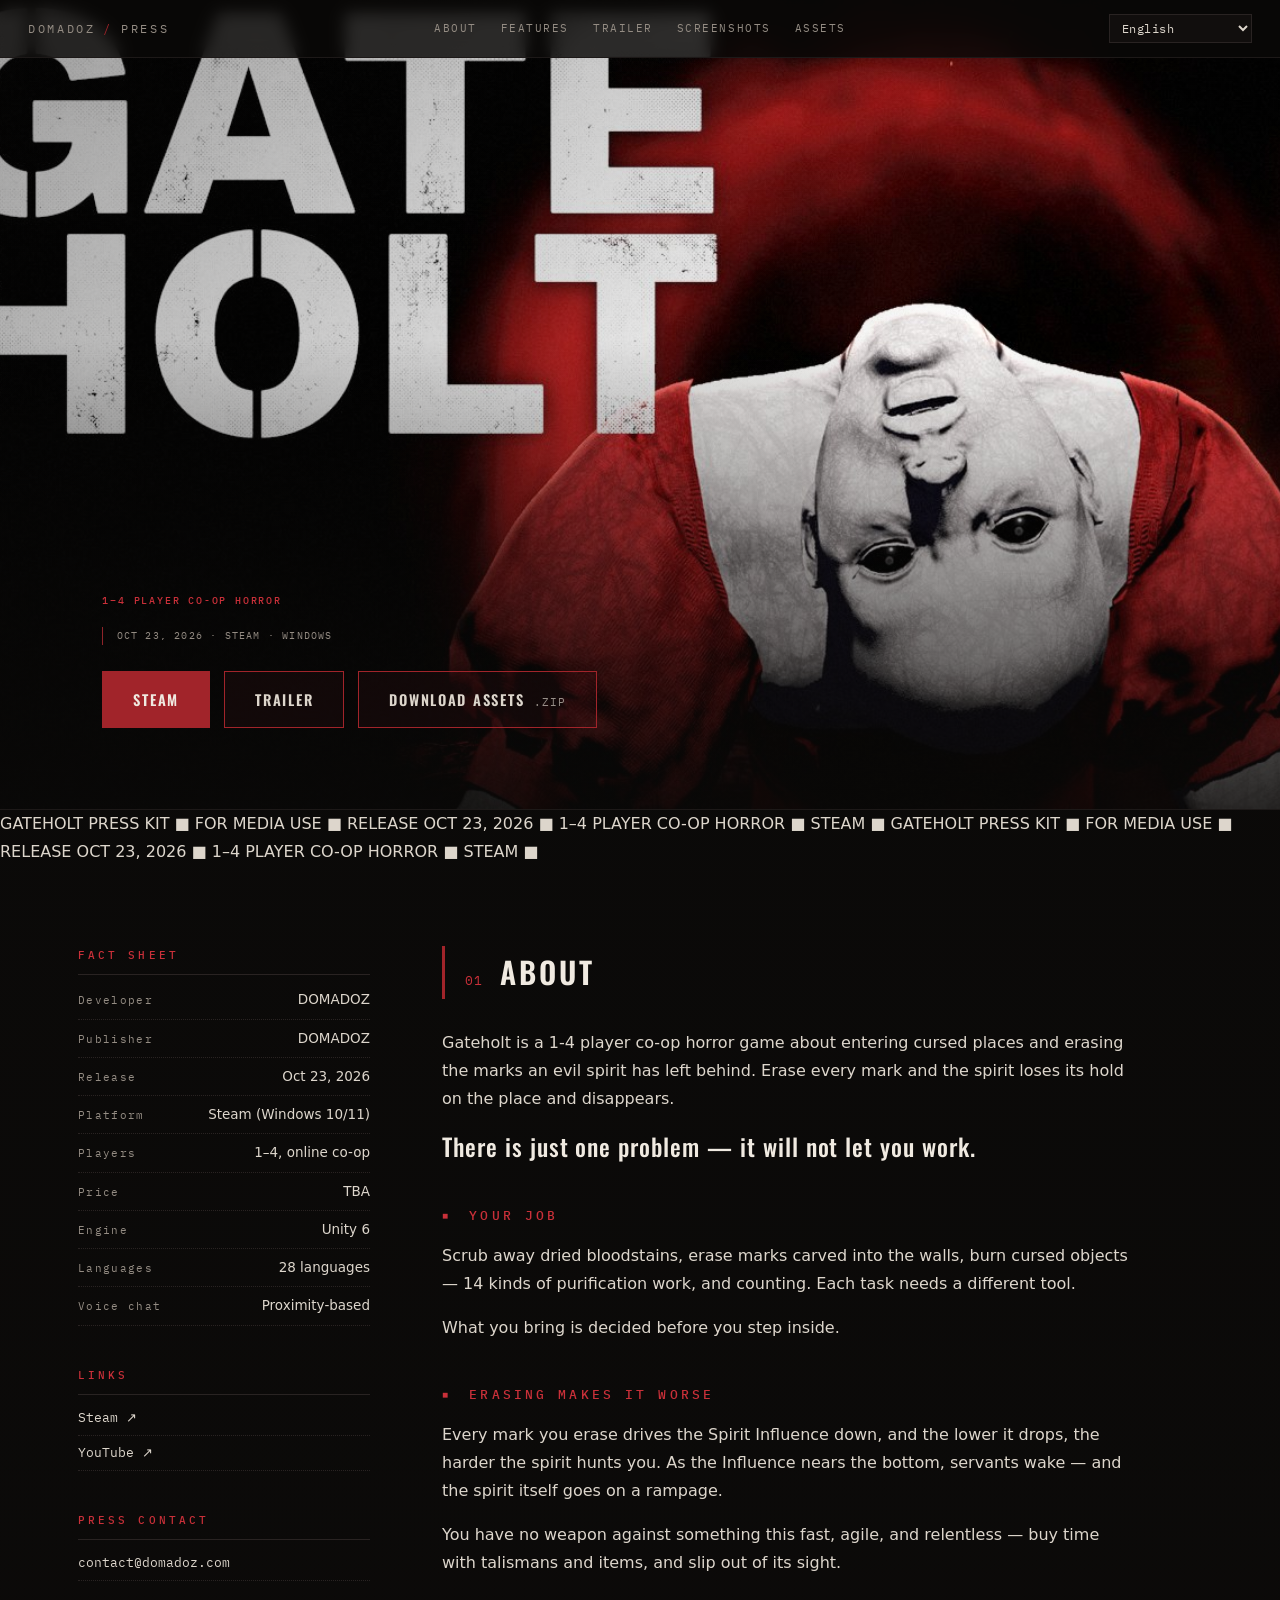
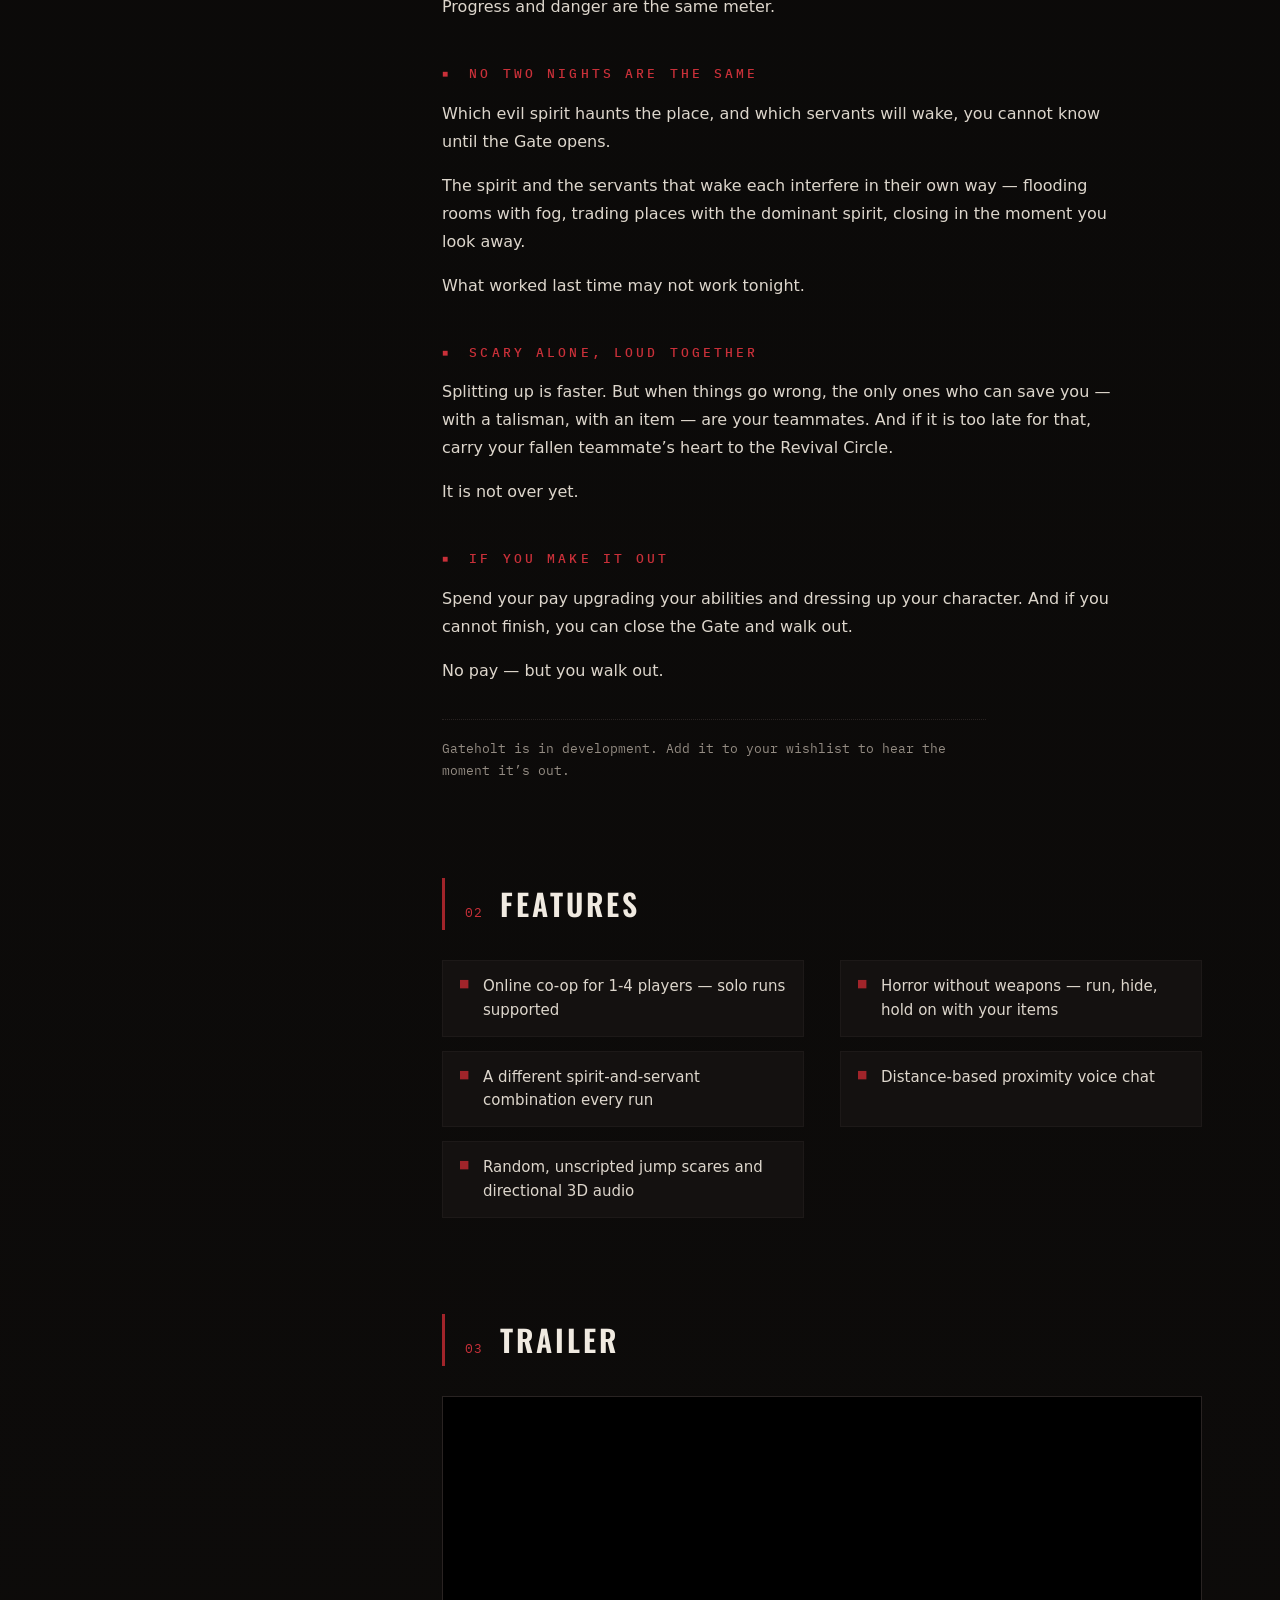
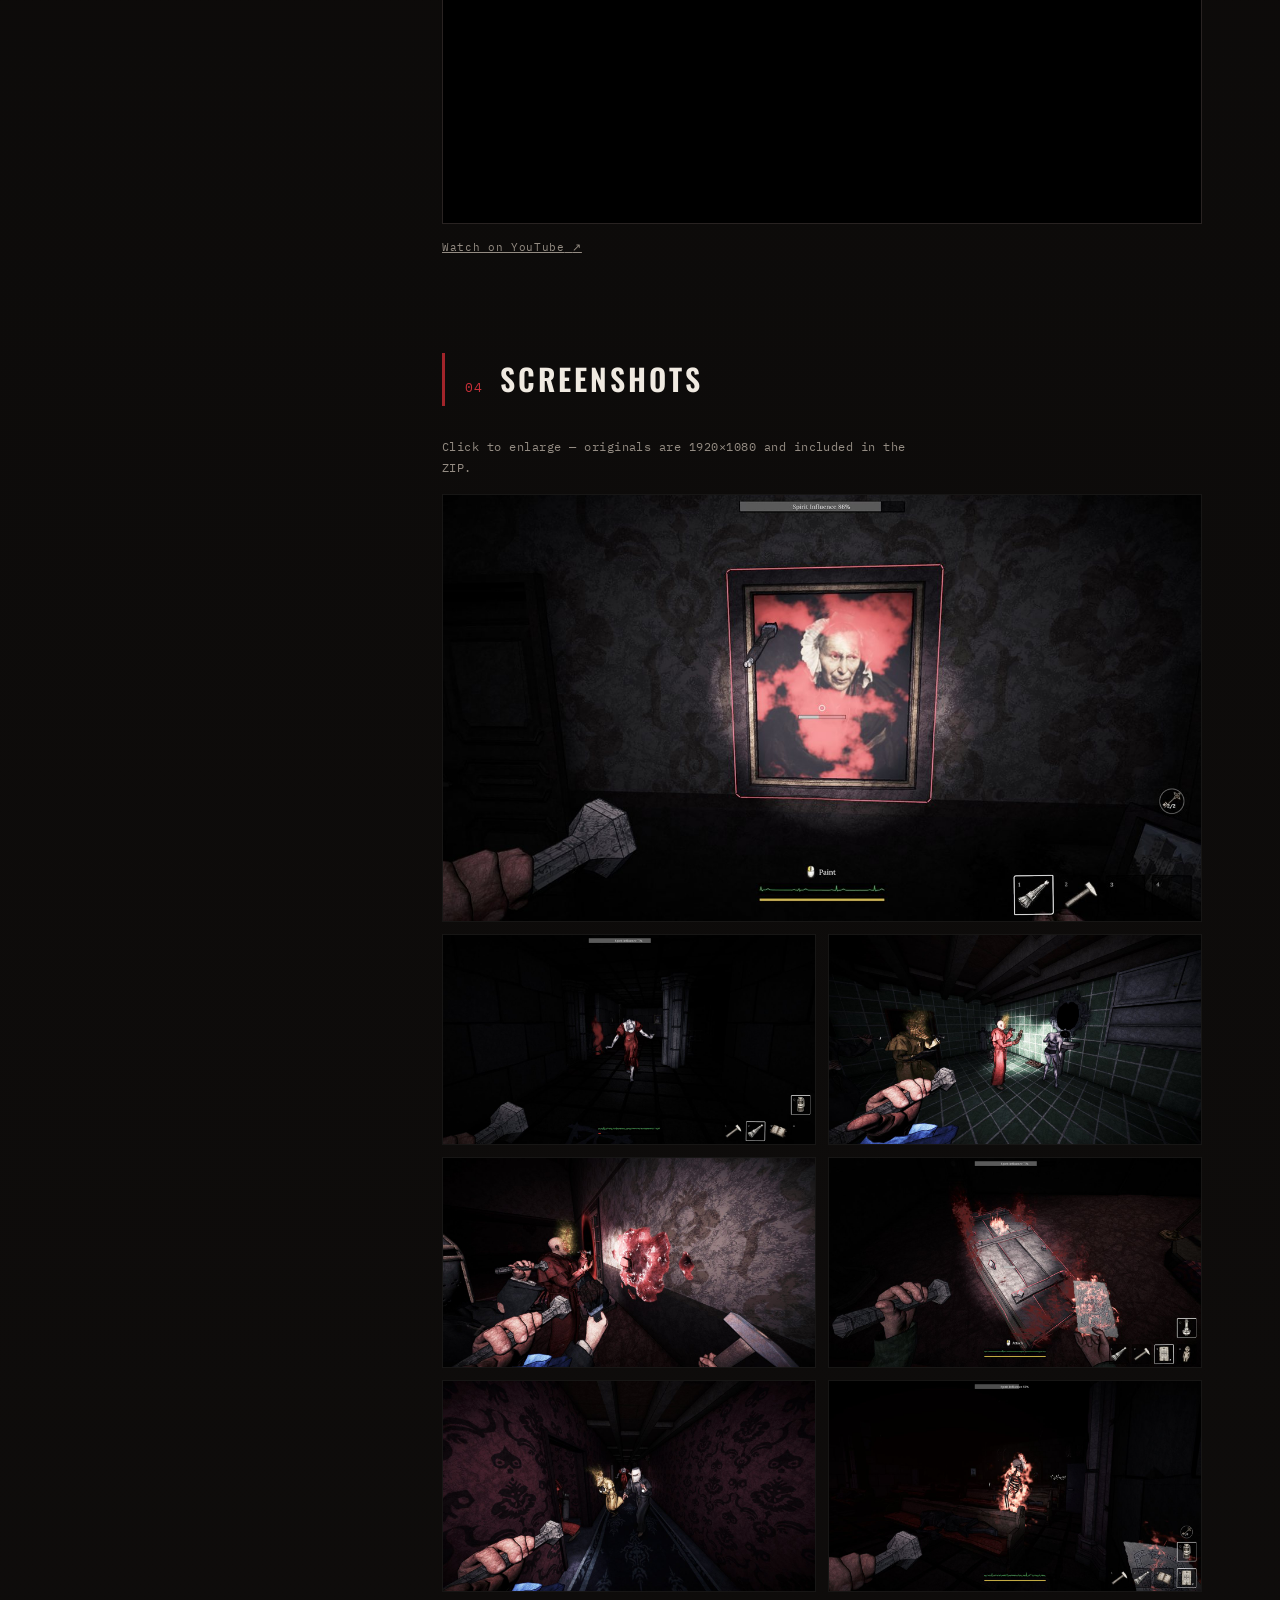
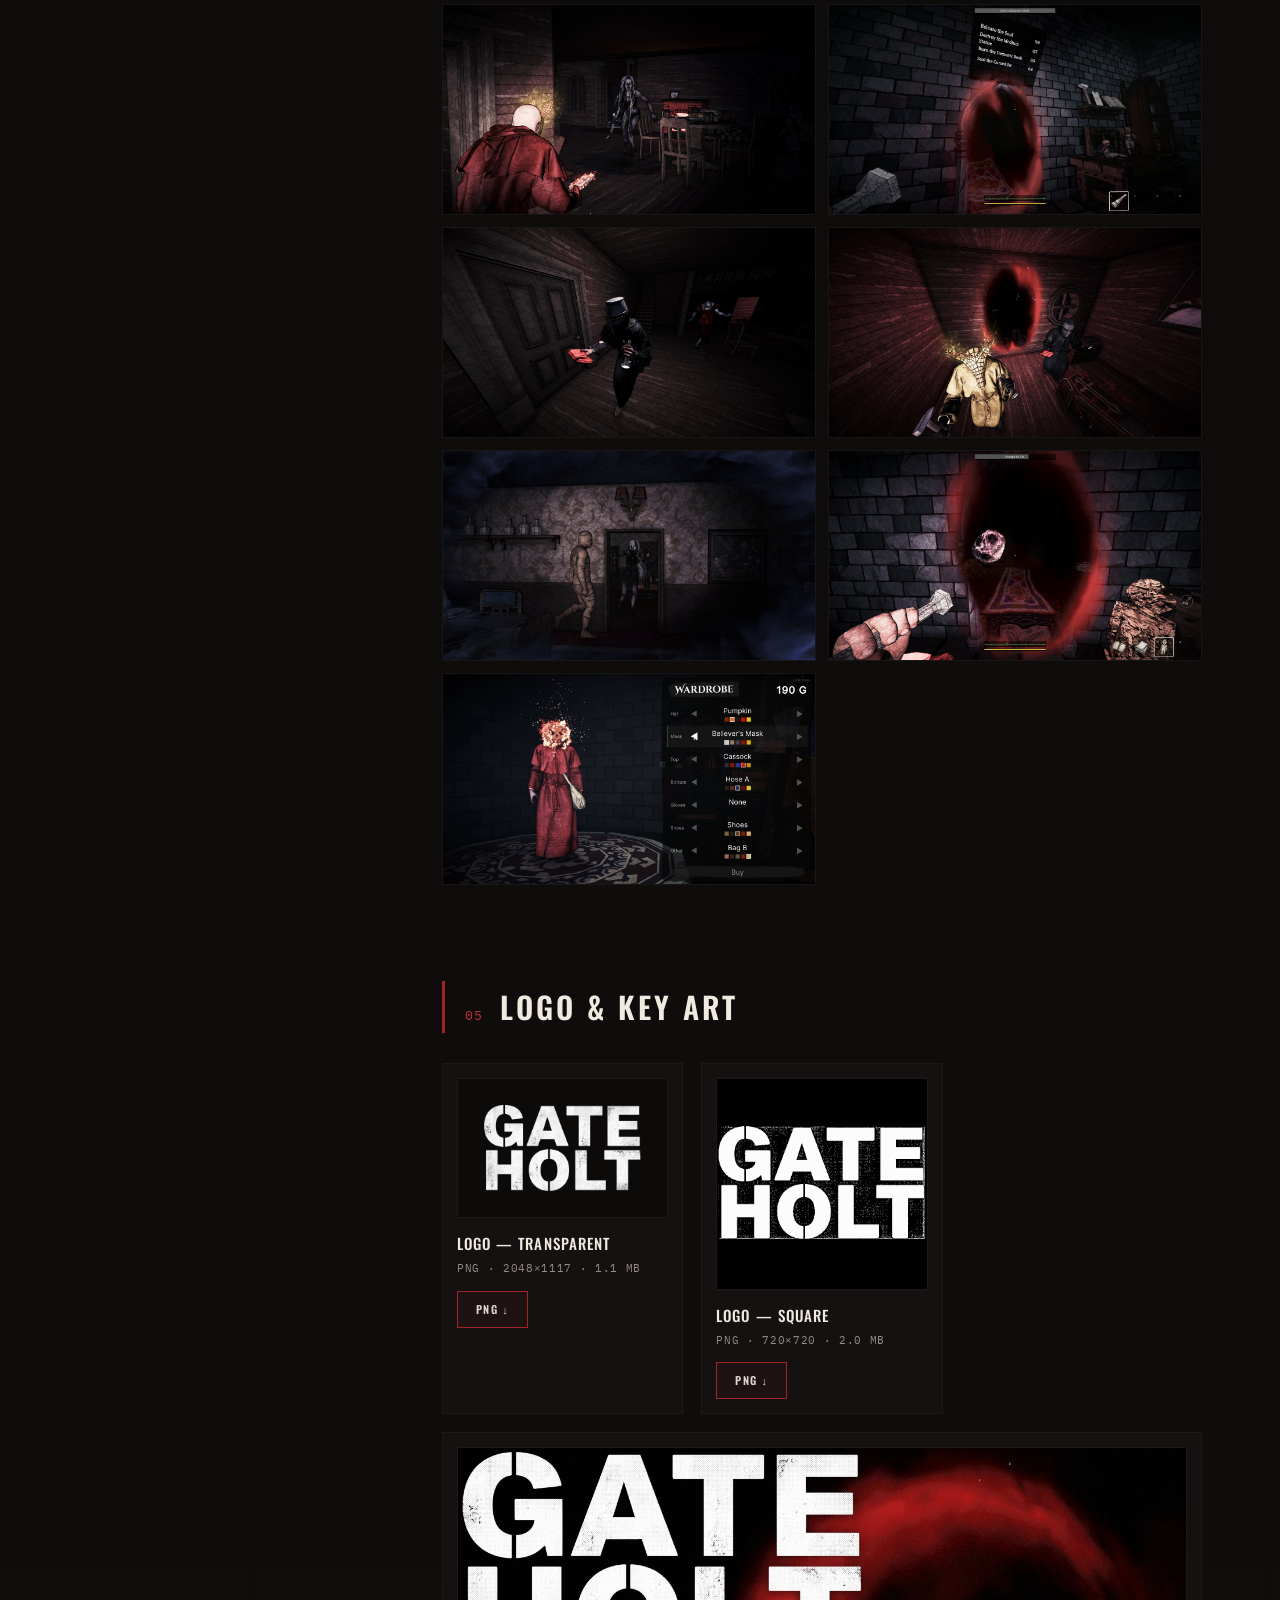
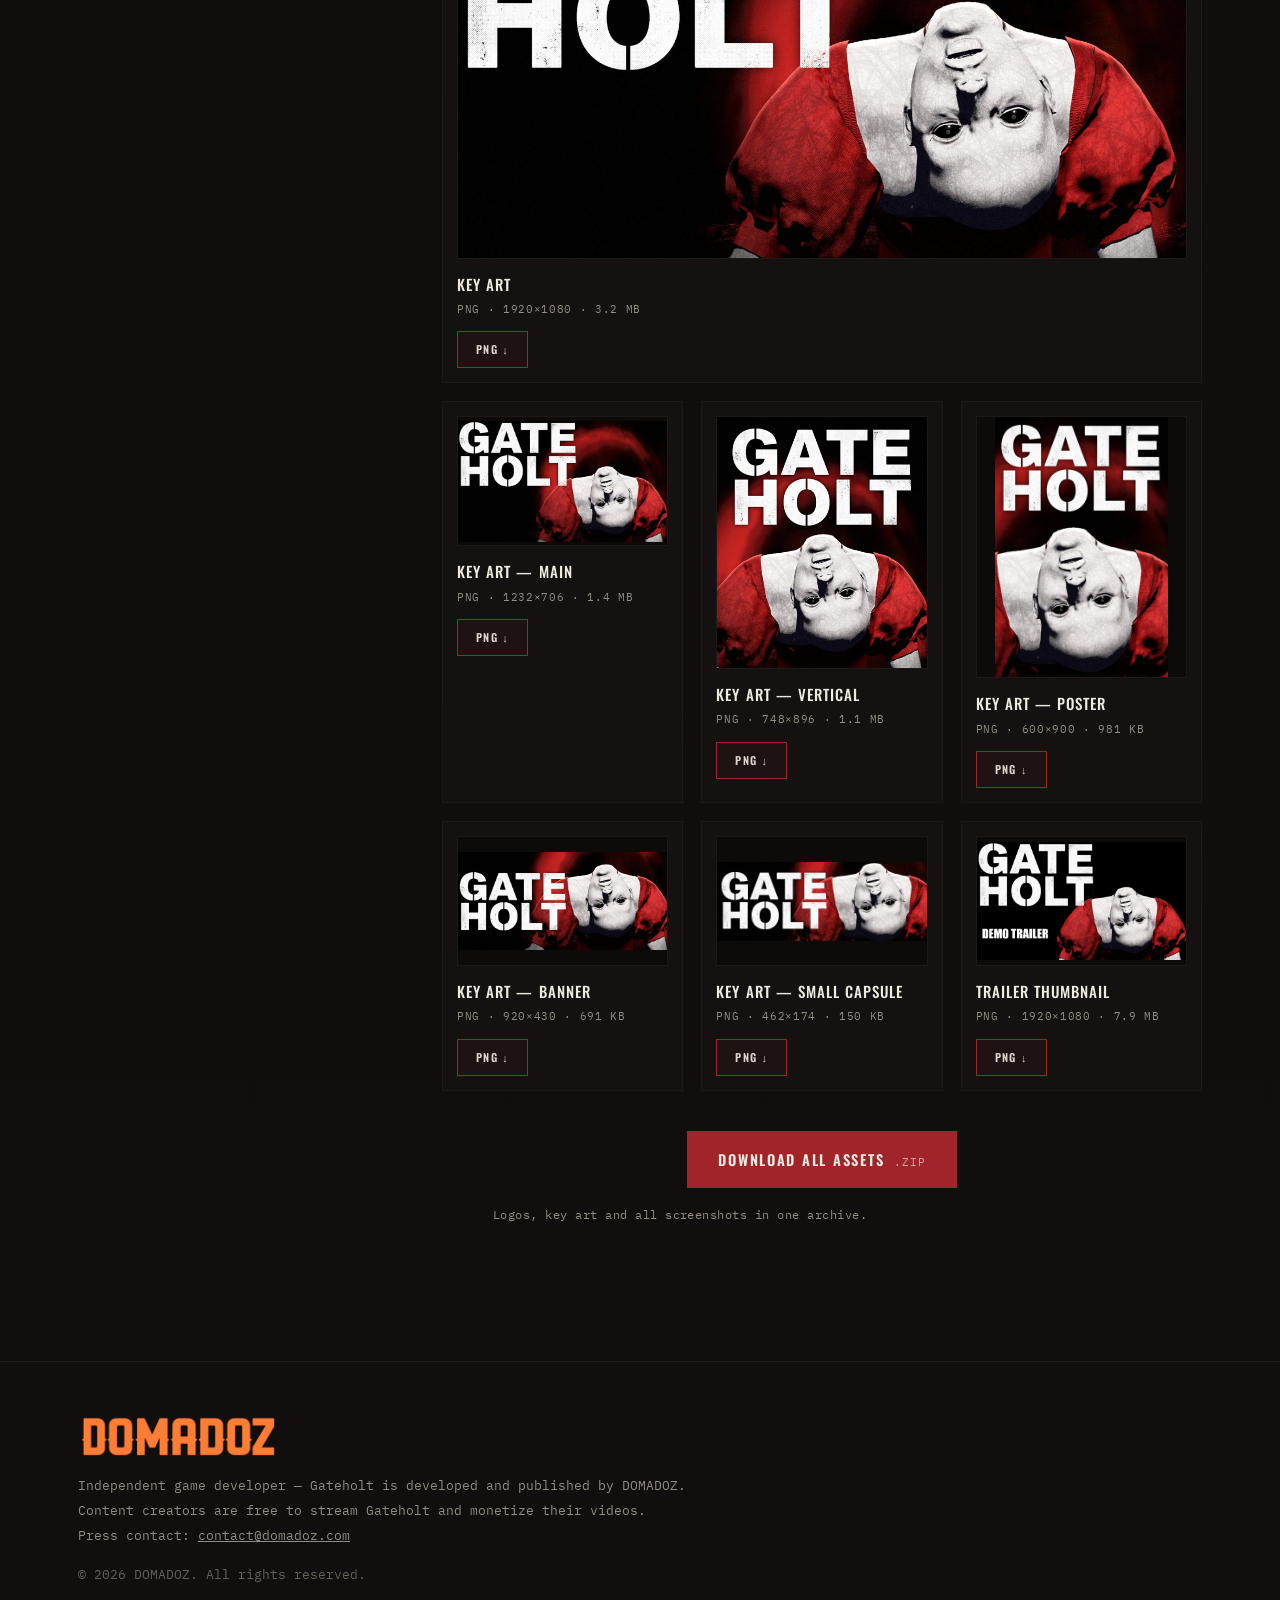
==== commit d7d03e71: "프레스킷 아트를 현행 Steam 상점 기준으로 교체 — 스크린샷 14장 + Z2 캡슐/키아트 - 스크린샷: Steam 상점 순서 그대로 10장 → 14장. 원본 PNG를 대조해 찾" ====
--- a/press/gateholt/index.html
+++ b/press/gateholt/index.html
@@ -11,7 +11,7 @@
 <meta property="og:image" content="https://domadoz.com/press/gateholt/img/og-capsule.jpg">
 <meta property="og:url" content="https://domadoz.com/press/gateholt/">
 <link rel="icon" type="image/png" href="favicon.png">
-<link rel="stylesheet" href="css/press.css?v=11">
+<link rel="stylesheet" href="css/press.css?v=7">
 </head>
 <body>
 
@@ -42,16 +42,12 @@
   <div class="hero-art" aria-hidden="true"></div>
   <div class="hero-veil" aria-hidden="true"></div>
   <div class="hero-inner">
-    <h1 class="visually-hidden">Gateholt</h1>
-    <img class="hero-logo" src="img/logo.png" alt="" width="900" height="491">
+    <img class="hero-logo" src="img/logo.png" alt="GATEHOLT" width="900" height="491">
     <p class="hero-tagline">
-      <span class="l-en">CO-OP HORROR FOR 1&ndash;4 PLAYERS</span><span class="l-ko" lang="ko">1~4인 협동 공포 게임</span><span class="l-ja" lang="ja">1〜4人用協力ホラー</span><span class="l-fr" lang="fr">HORREUR COOPÉRATIVE 1-4 JOUEURS</span><span class="l-de" lang="de">KOOP-HORROR FÜR 1-4 SPIELER</span><span class="l-es" lang="es">TERROR COOPERATIVO 1-4 JUGADORES</span><span class="l-ru" lang="ru">КООПЕРАТИВНЫЙ ХОРРОР НА 1–4 ИГРОКОВ</span><span class="l-zh" lang="zh-Hans">1~4 人合作恐怖游戏</span><span class="l-zht" lang="zh-Hant">1~4 人合作恐怖遊戲</span><span class="l-pt" lang="pt-BR">TERROR COOPERATIVO 1-4 JOGADORES</span>
-    </p>
-    <p class="hero-hook">
-      <span class="l-en">You came to clean. It won&rsquo;t let you.</span><span class="l-ko" lang="ko">흔적을 지우러 왔습니다. 악령은 가만두지 않습니다.</span><span class="l-ja" lang="ja">痕跡を消しに来た。悪霊は邪魔をする。</span><span class="l-fr" lang="fr">Vous êtes venu nettoyer. L&rsquo;esprit ne vous laissera pas faire.</span><span class="l-de" lang="de">Du wolltest sauber machen. Der Geist hat andere Pläne.</span><span class="l-es" lang="es">Viniste a limpiar. El espíritu no te lo pondrá fácil.</span><span class="l-ru" lang="ru">Ты пришёл навести порядок. Дух не даст спокойно работать.</span><span class="l-zh" lang="zh-Hans">你是来清除痕迹的。恶灵可不会让你安心干活。</span><span class="l-zht" lang="zh-Hant">你是來清除痕跡的。惡靈可不會讓你安心工作。</span><span class="l-pt" lang="pt-BR">Você veio limpar. O espírito não vai facilitar.</span>
+      <span class="l-en">1&ndash;4 PLAYER CO-OP HORROR</span><span class="l-ko" lang="ko">1~4인 협동 공포 게임</span><span class="l-ja" lang="ja">1〜4人用協力ホラー</span><span class="l-fr" lang="fr">HORREUR COOPÉRATIVE 1-4 JOUEURS</span><span class="l-de" lang="de">KOOP-HORROR FÜR 1-4 SPIELER</span><span class="l-es" lang="es">TERROR COOPERATIVO 1-4 JUGADORES</span><span class="l-ru" lang="ru">КООПЕРАТИВНЫЙ ХОРРОР НА 1–4 ИГРОКОВ</span><span class="l-zh" lang="zh-Hans">1~4 人合作恐怖游戏</span><span class="l-zht" lang="zh-Hant">1~4 人合作恐怖遊戲</span><span class="l-pt" lang="pt-BR">TERROR COOPERATIVO 1-4 JOGADORES</span>
     </p>
     <p class="hero-release">
-      <span class="l-en">COMING SOON &middot; STEAM &middot; WINDOWS</span><span class="l-ko" lang="ko">곧 출시 &middot; STEAM &middot; WINDOWS</span><span class="l-ja" lang="ja">近日公開 &middot; STEAM &middot; WINDOWS</span><span class="l-fr" lang="fr">BIENTÔT &middot; STEAM &middot; WINDOWS</span><span class="l-de" lang="de">BALD ERSCHEINEND &middot; STEAM &middot; WINDOWS</span><span class="l-es" lang="es">PRÓXIMAMENTE &middot; STEAM &middot; WINDOWS</span><span class="l-ru" lang="ru">СКОРО &middot; STEAM &middot; WINDOWS</span><span class="l-zh" lang="zh-Hans">即将推出 &middot; STEAM &middot; WINDOWS</span><span class="l-zht" lang="zh-Hant">即將推出 &middot; STEAM &middot; WINDOWS</span><span class="l-pt" lang="pt-BR">EM BREVE &middot; STEAM &middot; WINDOWS</span>
+      <span class="l-en">OCT 23, 2026 &middot; STEAM &middot; WINDOWS</span><span class="l-ko" lang="ko">2026년 10월 23일 &middot; STEAM &middot; WINDOWS</span><span class="l-ja" lang="ja">2026年10月23日 &middot; STEAM &middot; WINDOWS</span><span class="l-fr" lang="fr">23 OCT. 2026 &middot; STEAM &middot; WINDOWS</span><span class="l-de" lang="de">23. OKT. 2026 &middot; STEAM &middot; WINDOWS</span><span class="l-es" lang="es">23 OCT 2026 &middot; STEAM &middot; WINDOWS</span><span class="l-ru" lang="ru">23 ОКТ. 2026 &middot; STEAM &middot; WINDOWS</span><span class="l-zh" lang="zh-Hans">2026年10月23日 &middot; STEAM &middot; WINDOWS</span><span class="l-zht" lang="zh-Hant">2026年10月23日 &middot; STEAM &middot; WINDOWS</span><span class="l-pt" lang="pt-BR">23 OUT 2026 &middot; STEAM &middot; WINDOWS</span>
     </p>
     <div class="hero-actions">
       <a class="btn btn-solid" href="https://store.steampowered.com/app/5207010/Gateholt/?utm_source=domadoz&amp;utm_medium=web&amp;utm_campaign=presskit" target="_blank" rel="noopener">STEAM</a>
@@ -61,18 +57,27 @@
   </div>
 </header>
 
+<div class="tape" aria-hidden="true">
+  <div class="tape-track">
+    GATEHOLT PRESS KIT &#9632; FOR MEDIA USE &#9632; RELEASE OCT 23, 2026 &#9632; 1&ndash;4 PLAYER CO-OP HORROR &#9632; STEAM &#9632;
+    GATEHOLT PRESS KIT &#9632; FOR MEDIA USE &#9632; RELEASE OCT 23, 2026 &#9632; 1&ndash;4 PLAYER CO-OP HORROR &#9632; STEAM &#9632;
+  </div>
+</div>
+
 <main class="layout">
 
-  <aside class="factsheet">
+  <aside class="factsheet reveal">
     <h2 class="fact-title"><span class="l-en">FACT SHEET</span><span class="l-ko" lang="ko">기본 정보</span><span class="l-ja" lang="ja">基本情報</span><span class="l-fr" lang="fr">FICHE TECHNIQUE</span><span class="l-de" lang="de">STECKBRIEF</span><span class="l-es" lang="es">FICHA TÉCNICA</span><span class="l-ru" lang="ru">ИНФОРМАЦИЯ</span><span class="l-zh" lang="zh-Hans">基本信息</span><span class="l-zht" lang="zh-Hant">基本資訊</span><span class="l-pt" lang="pt-BR">FICHA TÉCNICA</span></h2>
     <dl class="facts">
       <div class="fact"><dt><span class="l-en">Developer</span><span class="l-ko" lang="ko">개발</span><span class="l-ja" lang="ja">開発</span><span class="l-fr" lang="fr">Développeur</span><span class="l-de" lang="de">Entwickler</span><span class="l-es" lang="es">Desarrollador</span><span class="l-ru" lang="ru">Разработчик</span><span class="l-zh" lang="zh-Hans">开发</span><span class="l-zht" lang="zh-Hant">開發</span><span class="l-pt" lang="pt-BR">Desenvolvedor</span></dt><dd>DOMADOZ</dd></div>
       <div class="fact"><dt><span class="l-en">Publisher</span><span class="l-ko" lang="ko">유통</span><span class="l-ja" lang="ja">販売</span><span class="l-fr" lang="fr">Éditeur</span><span class="l-de" lang="de">Publisher</span><span class="l-es" lang="es">Editor</span><span class="l-ru" lang="ru">Издатель</span><span class="l-zh" lang="zh-Hans">发行</span><span class="l-zht" lang="zh-Hant">發行</span><span class="l-pt" lang="pt-BR">Publicadora</span></dt><dd>DOMADOZ</dd></div>
-      <div class="fact"><dt><span class="l-en">Release</span><span class="l-ko" lang="ko">출시</span><span class="l-ja" lang="ja">発売日</span><span class="l-fr" lang="fr">Sortie</span><span class="l-de" lang="de">Release</span><span class="l-es" lang="es">Lanzamiento</span><span class="l-ru" lang="ru">Релиз</span><span class="l-zh" lang="zh-Hans">发售</span><span class="l-zht" lang="zh-Hant">發售</span><span class="l-pt" lang="pt-BR">Lançamento</span></dt><dd><span class="l-en">Coming soon</span><span class="l-ko" lang="ko">곧 출시</span><span class="l-ja" lang="ja">近日公開</span><span class="l-fr" lang="fr">Bientôt</span><span class="l-de" lang="de">Bald</span><span class="l-es" lang="es">Próximamente</span><span class="l-ru" lang="ru">Скоро</span><span class="l-zh" lang="zh-Hans">即将推出</span><span class="l-zht" lang="zh-Hant">即將推出</span><span class="l-pt" lang="pt-BR">Em breve</span></dd></div>
+      <div class="fact"><dt><span class="l-en">Release</span><span class="l-ko" lang="ko">출시</span><span class="l-ja" lang="ja">発売日</span><span class="l-fr" lang="fr">Sortie</span><span class="l-de" lang="de">Release</span><span class="l-es" lang="es">Lanzamiento</span><span class="l-ru" lang="ru">Релиз</span><span class="l-zh" lang="zh-Hans">发售</span><span class="l-zht" lang="zh-Hant">發售</span><span class="l-pt" lang="pt-BR">Lançamento</span></dt><dd><span class="l-en">Oct 23, 2026</span><span class="l-ko" lang="ko">2026-10-23</span><span class="l-ja" lang="ja">2026年10月23日</span><span class="l-fr" lang="fr">23 oct. 2026</span><span class="l-de" lang="de">23. Okt. 2026</span><span class="l-es" lang="es">23 oct 2026</span><span class="l-ru" lang="ru">23 окт. 2026</span><span class="l-zh" lang="zh-Hans">2026年10月23日</span><span class="l-zht" lang="zh-Hant">2026年10月23日</span><span class="l-pt" lang="pt-BR">23 out 2026</span></dd></div>
       <div class="fact"><dt><span class="l-en">Platform</span><span class="l-ko" lang="ko">플랫폼</span><span class="l-ja" lang="ja">プラットフォーム</span><span class="l-fr" lang="fr">Plateforme</span><span class="l-de" lang="de">Plattform</span><span class="l-es" lang="es">Plataforma</span><span class="l-ru" lang="ru">Платформа</span><span class="l-zh" lang="zh-Hans">平台</span><span class="l-zht" lang="zh-Hant">平台</span><span class="l-pt" lang="pt-BR">Plataforma</span></dt><dd>Steam (Windows 10/11)</dd></div>
       <div class="fact"><dt><span class="l-en">Players</span><span class="l-ko" lang="ko">인원</span><span class="l-ja" lang="ja">人数</span><span class="l-fr" lang="fr">Joueurs</span><span class="l-de" lang="de">Spieler</span><span class="l-es" lang="es">Jugadores</span><span class="l-ru" lang="ru">Игроки</span><span class="l-zh" lang="zh-Hans">人数</span><span class="l-zht" lang="zh-Hant">人數</span><span class="l-pt" lang="pt-BR">Jogadores</span></dt><dd><span class="l-en">1&ndash;4, online co-op</span><span class="l-ko" lang="ko">1~4인 온라인 협동</span><span class="l-ja" lang="ja">1〜4人・オンライン協力</span><span class="l-fr" lang="fr">1-4, coop en ligne</span><span class="l-de" lang="de">1-4, Online-Koop</span><span class="l-es" lang="es">1-4, coop. en línea</span><span class="l-ru" lang="ru">1–4, онлайн-кооператив</span><span class="l-zh" lang="zh-Hans">1~4 人在线合作</span><span class="l-zht" lang="zh-Hant">1~4 人線上合作</span><span class="l-pt" lang="pt-BR">1-4, coop online</span></dd></div>
       <div class="fact"><dt><span class="l-en">Price</span><span class="l-ko" lang="ko">가격</span><span class="l-ja" lang="ja">価格</span><span class="l-fr" lang="fr">Prix</span><span class="l-de" lang="de">Preis</span><span class="l-es" lang="es">Precio</span><span class="l-ru" lang="ru">Цена</span><span class="l-zh" lang="zh-Hans">价格</span><span class="l-zht" lang="zh-Hant">價格</span><span class="l-pt" lang="pt-BR">Preço</span></dt><dd><span class="l-en">TBA</span><span class="l-ko" lang="ko">TBA</span><span class="l-ja" lang="ja">未定</span><span class="l-fr" lang="fr">TBA</span><span class="l-de" lang="de">TBA</span><span class="l-es" lang="es">TBA</span><span class="l-ru" lang="ru">TBA</span><span class="l-zh" lang="zh-Hans">待定</span><span class="l-zht" lang="zh-Hant">待定</span><span class="l-pt" lang="pt-BR">TBA</span></dd></div>
-      <div class="fact"><dt><span class="l-en">Mode</span><span class="l-ko" lang="ko">모드</span><span class="l-ja" lang="ja">モード</span><span class="l-fr" lang="fr">Mode</span><span class="l-de" lang="de">Modus</span><span class="l-es" lang="es">Modo</span><span class="l-ru" lang="ru">Режим</span><span class="l-zh" lang="zh-Hans">模式</span><span class="l-zht" lang="zh-Hant">模式</span><span class="l-pt" lang="pt-BR">Modo</span></dt><dd><span class="l-en">Co-op horror</span><span class="l-ko" lang="ko">협동 공포</span><span class="l-ja" lang="ja">協力ホラー</span><span class="l-fr" lang="fr">Horreur coop</span><span class="l-de" lang="de">Koop-Horror</span><span class="l-es" lang="es">Terror cooperativo</span><span class="l-ru" lang="ru">Кооперативный хоррор</span><span class="l-zh" lang="zh-Hans">合作恐怖</span><span class="l-zht" lang="zh-Hant">合作恐怖</span><span class="l-pt" lang="pt-BR">Terror cooperativo</span></dd></div>
+      <div class="fact"><dt><span class="l-en">Engine</span><span class="l-ko" lang="ko">엔진</span><span class="l-ja" lang="ja">エンジン</span><span class="l-fr" lang="fr">Moteur</span><span class="l-de" lang="de">Engine</span><span class="l-es" lang="es">Motor</span><span class="l-ru" lang="ru">Движок</span><span class="l-zh" lang="zh-Hans">引擎</span><span class="l-zht" lang="zh-Hant">引擎</span><span class="l-pt" lang="pt-BR">Motor</span></dt><dd>Unity 6</dd></div>
+      <div class="fact"><dt><span class="l-en">Languages</span><span class="l-ko" lang="ko">언어</span><span class="l-ja" lang="ja">言語</span><span class="l-fr" lang="fr">Langues</span><span class="l-de" lang="de">Sprachen</span><span class="l-es" lang="es">Idiomas</span><span class="l-ru" lang="ru">Языки</span><span class="l-zh" lang="zh-Hans">语言</span><span class="l-zht" lang="zh-Hant">語言</span><span class="l-pt" lang="pt-BR">Idiomas</span></dt><dd><span class="l-en">28 languages</span><span class="l-ko" lang="ko">28개 언어</span><span class="l-ja" lang="ja">28言語</span><span class="l-fr" lang="fr">28 langues</span><span class="l-de" lang="de">28 Sprachen</span><span class="l-es" lang="es">28 idiomas</span><span class="l-ru" lang="ru">28 языков</span><span class="l-zh" lang="zh-Hans">28 种语言</span><span class="l-zht" lang="zh-Hant">28 種語言</span><span class="l-pt" lang="pt-BR">28 idiomas</span></dd></div>
+      <div class="fact"><dt><span class="l-en">Voice chat</span><span class="l-ko" lang="ko">보이스</span><span class="l-ja" lang="ja">ボイス</span><span class="l-fr" lang="fr">Chat vocal</span><span class="l-de" lang="de">Voice-Chat</span><span class="l-es" lang="es">Chat de voz</span><span class="l-ru" lang="ru">Голосовой чат</span><span class="l-zh" lang="zh-Hans">语音</span><span class="l-zht" lang="zh-Hant">語音</span><span class="l-pt" lang="pt-BR">Chat de voz</span></dt><dd><span class="l-en">Proximity-based</span><span class="l-ko" lang="ko">거리 기반 근접</span><span class="l-ja" lang="ja">距離ベースの近接</span><span class="l-fr" lang="fr">De proximité</span><span class="l-de" lang="de">Nähe-basiert</span><span class="l-es" lang="es">Por proximidad</span><span class="l-ru" lang="ru">По расстоянию</span><span class="l-zh" lang="zh-Hans">基于距离</span><span class="l-zht" lang="zh-Hant">基於距離</span><span class="l-pt" lang="pt-BR">Por proximidade</span></dd></div>
     </dl>
     <h2 class="fact-title"><span class="l-en">LINKS</span><span class="l-ko" lang="ko">링크</span><span class="l-ja" lang="ja">リンク</span><span class="l-fr" lang="fr">LIENS</span><span class="l-de" lang="de">LINKS</span><span class="l-es" lang="es">ENLACES</span><span class="l-ru" lang="ru">ССЫЛКИ</span><span class="l-zh" lang="zh-Hans">链接</span><span class="l-zht" lang="zh-Hant">連結</span><span class="l-pt" lang="pt-BR">LINKS</span></h2>
     <ul class="fact-links">
@@ -87,11 +92,11 @@
 
   <div class="content">
 
-    <section id="about" class="sec">
+    <section id="about" class="sec reveal">
       <h2 class="sec-head"><span class="sec-no">01</span><span class="l-en">ABOUT</span><span class="l-ko" lang="ko">소개</span><span class="l-ja" lang="ja">ゲーム紹介</span><span class="l-fr" lang="fr">À PROPOS</span><span class="l-de" lang="de">ÜBER DAS SPIEL</span><span class="l-es" lang="es">ACERCA DEL JUEGO</span><span class="l-ru" lang="ru">ОБ ИГРЕ</span><span class="l-zh" lang="zh-Hans">关于游戏</span><span class="l-zht" lang="zh-Hant">關於遊戲</span><span class="l-pt" lang="pt-BR">SOBRE O JOGO</span></h2>
 
       <div class="l-en">
-        <p>Gateholt is a co-op horror game for 1-4 players. Enter a cursed place and erase the marks an evil spirit has left behind. Every mark you erase brings it closer. You cannot fight it &mdash; run, or hide. The way back is still open.</p>
+        <p>Gateholt is a 1-4 player co-op horror game about entering cursed places and erasing the marks an evil spirit has left behind. Erase every mark and the spirit loses its hold on the place and disappears.</p>
         <p class="lede">There is just one problem &mdash; it will not let you work.</p>
         <h3 class="sub">YOUR JOB</h3>
         <p>Scrub away dried bloodstains, erase marks carved into the walls, burn cursed objects &mdash; 14 kinds of purification work, and counting. Each task needs a different tool.</p>
@@ -321,7 +326,7 @@
       </div>
     </section>
 
-    <section id="features" class="sec">
+    <section id="features" class="sec reveal">
       <h2 class="sec-head"><span class="sec-no">02</span><span class="l-en">FEATURES</span><span class="l-ko" lang="ko">특징</span><span class="l-ja" lang="ja">特徴</span><span class="l-fr" lang="fr">CARACTÉRISTIQUES</span><span class="l-de" lang="de">MERKMALE</span><span class="l-es" lang="es">CARACTERÍSTICAS</span><span class="l-ru" lang="ru">ОСОБЕННОСТИ</span><span class="l-zh" lang="zh-Hans">特色</span><span class="l-zht" lang="zh-Hant">特色</span><span class="l-pt" lang="pt-BR">CARACTERÍSTICAS</span></h2>
       <ul class="features l-en">
         <li>Online co-op for 1-4 players &mdash; solo runs supported</li>
@@ -395,7 +400,7 @@
       </ul>
     </section>
 
-    <section id="trailer" class="sec">
+    <section id="trailer" class="sec reveal">
       <h2 class="sec-head"><span class="sec-no">03</span><span class="l-en">TRAILER</span><span class="l-ko" lang="ko">트레일러</span><span class="l-ja" lang="ja">トレーラー</span><span class="l-fr" lang="fr">BANDE-ANNONCE</span><span class="l-de" lang="de">TRAILER</span><span class="l-es" lang="es">TRÁILER</span><span class="l-ru" lang="ru">ТРЕЙЛЕР</span><span class="l-zh" lang="zh-Hans">预告片</span><span class="l-zht" lang="zh-Hant">預告片</span><span class="l-pt" lang="pt-BR">TRAILER</span></h2>
       <div class="video-frame">
         <iframe src="https://www.youtube-nocookie.com/embed/JzdGjaC1JNM" title="Gateholt Trailer"
@@ -405,7 +410,7 @@
       <p class="asset-meta"><a href="https://www.youtube.com/watch?v=JzdGjaC1JNM" target="_blank" rel="noopener"><span class="l-en">Watch on YouTube</span><span class="l-ko" lang="ko">YouTube에서 보기</span><span class="l-ja" lang="ja">YouTubeで見る</span><span class="l-fr" lang="fr">Regarder sur YouTube</span><span class="l-de" lang="de">Auf YouTube ansehen</span><span class="l-es" lang="es">Ver en YouTube</span><span class="l-ru" lang="ru">Смотреть на YouTube</span><span class="l-zh" lang="zh-Hans">在 YouTube 观看</span><span class="l-zht" lang="zh-Hant">在 YouTube 觀看</span><span class="l-pt" lang="pt-BR">Assistir no YouTube</span> <span aria-hidden="true">&#8599;</span></a></p>
     </section>
 
-    <section id="screenshots" class="sec">
+    <section id="screenshots" class="sec reveal">
       <h2 class="sec-head"><span class="sec-no">04</span><span class="l-en">SCREENSHOTS</span><span class="l-ko" lang="ko">스크린샷</span><span class="l-ja" lang="ja">スクリーンショット</span><span class="l-fr" lang="fr">CAPTURES D'ÉCRAN</span><span class="l-de" lang="de">SCREENSHOTS</span><span class="l-es" lang="es">CAPTURAS DE PANTALLA</span><span class="l-ru" lang="ru">СКРИНШОТЫ</span><span class="l-zh" lang="zh-Hans">游戏截图</span><span class="l-zht" lang="zh-Hant">遊戲截圖</span><span class="l-pt" lang="pt-BR">CAPTURAS DE TELA</span></h2>
       <p class="sec-note"><span class="l-en">Click to enlarge &mdash; originals are 1920&times;1080 and included in the ZIP.</span><span class="l-ko" lang="ko">클릭하면 크게 보이며, 1920&times;1080 원본은 ZIP에 포함되어 있습니다.</span><span class="l-ja" lang="ja">クリックで拡大 &mdash; 1920&times;1080の原本はZIPにも含まれています。</span><span class="l-fr" lang="fr">Clique pour agrandir &mdash; les originaux en 1920&times;1080 sont inclus dans le ZIP.</span><span class="l-de" lang="de">Zum Vergrößern klicken &mdash; Originale (1920&times;1080) sind im ZIP enthalten.</span><span class="l-es" lang="es">Haz clic para ampliar &mdash; los originales (1920&times;1080) están incluidos en el ZIP.</span><span class="l-ru" lang="ru">Нажми, чтобы увеличить &mdash; оригиналы 1920&times;1080 включены в ZIP.</span><span class="l-zh" lang="zh-Hans">点击放大，1920&times;1080 原图已包含在 ZIP 中。</span><span class="l-zht" lang="zh-Hant">點擊放大，1920&times;1080 原圖已包含在 ZIP 中。</span><span class="l-pt" lang="pt-BR">Clique para ampliar &mdash; os originais (1920&times;1080) estão incluídos no ZIP.</span></p>
       <div class="shots">
@@ -419,10 +424,14 @@
         <button type="button" class="shot" data-full="assets/screenshots/gateholt-ss-08.png"><img src="img/ss-08.jpg" alt="Gateholt screenshot 8" loading="lazy" width="1280" height="720"></button>
         <button type="button" class="shot" data-full="assets/screenshots/gateholt-ss-09.png"><img src="img/ss-09.jpg" alt="Gateholt screenshot 9" loading="lazy" width="1280" height="720"></button>
         <button type="button" class="shot" data-full="assets/screenshots/gateholt-ss-10.png"><img src="img/ss-10.jpg" alt="Gateholt screenshot 10" loading="lazy" width="1280" height="720"></button>
+        <button type="button" class="shot" data-full="assets/screenshots/gateholt-ss-11.png"><img src="img/ss-11.jpg" alt="Gateholt screenshot 11" loading="lazy" width="1280" height="720"></button>
+        <button type="button" class="shot" data-full="assets/screenshots/gateholt-ss-12.png"><img src="img/ss-12.jpg" alt="Gateholt screenshot 12" loading="lazy" width="1280" height="720"></button>
+        <button type="button" class="shot" data-full="assets/screenshots/gateholt-ss-13.png"><img src="img/ss-13.jpg" alt="Gateholt screenshot 13" loading="lazy" width="1280" height="720"></button>
+        <button type="button" class="shot" data-full="assets/screenshots/gateholt-ss-14.png"><img src="img/ss-14.jpg" alt="Gateholt screenshot 14" loading="lazy" width="1280" height="720"></button>
       </div>
     </section>
 
-    <section id="assets" class="sec">
+    <section id="assets" class="sec reveal">
       <h2 class="sec-head"><span class="sec-no">05</span><span class="l-en">LOGO &amp; KEY ART</span><span class="l-ko" lang="ko">로고 &amp; 키아트</span><span class="l-ja" lang="ja">ロゴ &amp; キーアート</span><span class="l-fr" lang="fr">LOGO &amp; ILLUSTRATIONS</span><span class="l-de" lang="de">LOGO &amp; KEY ART</span><span class="l-es" lang="es">LOGO Y ARTE</span><span class="l-ru" lang="ru">ЛОГОТИП И АРТ</span><span class="l-zh" lang="zh-Hans">标志与主视觉</span><span class="l-zht" lang="zh-Hant">標誌與主視覺</span><span class="l-pt" lang="pt-BR">LOGO &amp; KEY ART</span></h2>
       <div class="assets-grid">
         <figure class="asset">
@@ -445,7 +454,7 @@
           <div class="asset-preview"><img src="img/keyart.jpg" alt="Gateholt key art" loading="lazy" width="1280" height="720"></div>
           <figcaption>
             <span class="asset-name"><span class="l-en">Key art</span><span class="l-ko" lang="ko">키아트</span><span class="l-ja" lang="ja">キーアート</span><span class="l-fr" lang="fr">Illustration</span><span class="l-de" lang="de">Key Art</span><span class="l-es" lang="es">Arte</span><span class="l-ru" lang="ru">Арт</span><span class="l-zh" lang="zh-Hans">主视觉</span><span class="l-zht" lang="zh-Hant">主視覺</span><span class="l-pt" lang="pt-BR">Key art</span></span>
-            <span class="asset-meta">PNG &middot; 1920&times;1080 &middot; 7.9 MB</span>
+            <span class="asset-meta">PNG &middot; 1920&times;1080 &middot; 3.2 MB</span>
           </figcaption>
           <a class="btn btn-dl" href="assets/keyart/gateholt-keyart.png" download>PNG &#8595;</a>
         </figure>
@@ -453,7 +462,7 @@
           <div class="asset-preview"><img src="img/thumb-capsule-main.jpg" alt="Gateholt main capsule art" loading="lazy"></div>
           <figcaption>
             <span class="asset-name"><span class="l-en">Key art &mdash; main</span><span class="l-ko" lang="ko">키아트 &mdash; 메인</span><span class="l-ja" lang="ja">キーアート &mdash; メイン</span><span class="l-fr" lang="fr">Illustration &mdash; principale</span><span class="l-de" lang="de">Key Art &mdash; Haupt</span><span class="l-es" lang="es">Arte &mdash; principal</span><span class="l-ru" lang="ru">Арт &mdash; основной</span><span class="l-zh" lang="zh-Hans">主视觉 &mdash; 主图</span><span class="l-zht" lang="zh-Hant">主視覺 &mdash; 主圖</span><span class="l-pt" lang="pt-BR">Key art &mdash; principal</span></span>
-            <span class="asset-meta">PNG &middot; 1232&times;706 &middot; 3.3 MB</span>
+            <span class="asset-meta">PNG &middot; 1232&times;706 &middot; 1.4 MB</span>
           </figcaption>
           <a class="btn btn-dl" href="assets/keyart/gateholt-capsule-main.png" download>PNG &#8595;</a>
         </figure>
@@ -461,7 +470,7 @@
           <div class="asset-preview"><img src="img/thumb-capsule-vertical.jpg" alt="Gateholt vertical capsule art" loading="lazy"></div>
           <figcaption>
             <span class="asset-name"><span class="l-en">Key art &mdash; vertical</span><span class="l-ko" lang="ko">키아트 &mdash; 세로형</span><span class="l-ja" lang="ja">キーアート &mdash; 縦型</span><span class="l-fr" lang="fr">Illustration &mdash; verticale</span><span class="l-de" lang="de">Key Art &mdash; vertikal</span><span class="l-es" lang="es">Arte &mdash; vertical</span><span class="l-ru" lang="ru">Арт &mdash; вертикальный</span><span class="l-zh" lang="zh-Hans">主视觉 &mdash; 竖版</span><span class="l-zht" lang="zh-Hant">主視覺 &mdash; 直式</span><span class="l-pt" lang="pt-BR">Key art &mdash; vertical</span></span>
-            <span class="asset-meta">PNG &middot; 748&times;896 &middot; 2.6 MB</span>
+            <span class="asset-meta">PNG &middot; 748&times;896 &middot; 1.1 MB</span>
           </figcaption>
           <a class="btn btn-dl" href="assets/keyart/gateholt-capsule-vertical.png" download>PNG &#8595;</a>
         </figure>
@@ -469,7 +478,7 @@
           <div class="asset-preview"><img src="img/thumb-library-capsule.jpg" alt="Gateholt library capsule art" loading="lazy"></div>
           <figcaption>
             <span class="asset-name"><span class="l-en">Key art &mdash; poster</span><span class="l-ko" lang="ko">키아트 &mdash; 포스터</span><span class="l-ja" lang="ja">キーアート &mdash; ポスター</span><span class="l-fr" lang="fr">Illustration &mdash; affiche</span><span class="l-de" lang="de">Key Art &mdash; Poster</span><span class="l-es" lang="es">Arte &mdash; póster</span><span class="l-ru" lang="ru">Арт &mdash; постер</span><span class="l-zh" lang="zh-Hans">主视觉 &mdash; 海报</span><span class="l-zht" lang="zh-Hant">主視覺 &mdash; 海報</span><span class="l-pt" lang="pt-BR">Key art &mdash; pôster</span></span>
-            <span class="asset-meta">PNG &middot; 600&times;900 &middot; 2.1 MB</span>
+            <span class="asset-meta">PNG &middot; 600&times;900 &middot; 981 KB</span>
           </figcaption>
           <a class="btn btn-dl" href="assets/keyart/gateholt-library-capsule.png" download>PNG &#8595;</a>
         </figure>
@@ -477,7 +486,7 @@
           <div class="asset-preview"><img src="img/thumb-capsule-header.jpg" alt="Gateholt header capsule art" loading="lazy"></div>
           <figcaption>
             <span class="asset-name"><span class="l-en">Key art &mdash; banner</span><span class="l-ko" lang="ko">키아트 &mdash; 배너</span><span class="l-ja" lang="ja">キーアート &mdash; バナー</span><span class="l-fr" lang="fr">Illustration &mdash; bannière</span><span class="l-de" lang="de">Key Art &mdash; Banner</span><span class="l-es" lang="es">Arte &mdash; banner</span><span class="l-ru" lang="ru">Арт &mdash; баннер</span><span class="l-zh" lang="zh-Hans">主视觉 &mdash; 横幅</span><span class="l-zht" lang="zh-Hant">主視覺 &mdash; 橫幅</span><span class="l-pt" lang="pt-BR">Key art &mdash; banner</span></span>
-            <span class="asset-meta">PNG &middot; 920&times;430 &middot; 1.5 MB</span>
+            <span class="asset-meta">PNG &middot; 920&times;430 &middot; 691 KB</span>
           </figcaption>
           <a class="btn btn-dl" href="assets/keyart/gateholt-capsule-header.png" download>PNG &#8595;</a>
         </figure>
@@ -485,7 +494,7 @@
           <div class="asset-preview"><img src="img/thumb-capsule-small.jpg" alt="Gateholt small capsule art" loading="lazy"></div>
           <figcaption>
             <span class="asset-name"><span class="l-en">Key art &mdash; small capsule</span><span class="l-ko" lang="ko">키아트 &mdash; 작은 캡슐</span><span class="l-ja" lang="ja">キーアート &mdash; スモールカプセル</span><span class="l-fr" lang="fr">Illustration &mdash; petite capsule</span><span class="l-de" lang="de">Key Art &mdash; kleine Kapsel</span><span class="l-es" lang="es">Arte &mdash; cápsula pequeña</span><span class="l-ru" lang="ru">Арт &mdash; малая капсула</span><span class="l-zh" lang="zh-Hans">主视觉 &mdash; 小胶囊图</span><span class="l-zht" lang="zh-Hant">主視覺 &mdash; 小膠囊圖</span><span class="l-pt" lang="pt-BR">Key art &mdash; cápsula pequena</span></span>
-            <span class="asset-meta">PNG &middot; 462&times;174 &middot; 315 KB</span>
+            <span class="asset-meta">PNG &middot; 462&times;174 &middot; 150 KB</span>
           </figcaption>
           <a class="btn btn-dl" href="assets/keyart/gateholt-capsule-small.png" download>PNG &#8595;</a>
         </figure>
@@ -525,6 +534,7 @@
   <a class="lightbox-original" href="" target="_blank" rel="noopener"><span class="l-en">OPEN ORIGINAL 1920&times;1080</span><span class="l-ko" lang="ko">원본 열기 1920&times;1080</span><span class="l-ja" lang="ja">原本を開く 1920&times;1080</span><span class="l-fr" lang="fr">OUVRIR L'ORIGINAL 1920&times;1080</span><span class="l-de" lang="de">ORIGINAL ÖFFNEN 1920&times;1080</span><span class="l-es" lang="es">ABRIR ORIGINAL 1920&times;1080</span><span class="l-ru" lang="ru">ОТКРЫТЬ ОРИГИНАЛ 1920&times;1080</span><span class="l-zh" lang="zh-Hans">打开原图 1920&times;1080</span><span class="l-zht" lang="zh-Hant">開啟原圖 1920&times;1080</span><span class="l-pt" lang="pt-BR">ABRIR ORIGINAL 1920&times;1080</span> <span aria-hidden="true">&#8599;</span></a>
 </div>
 
-<script src="js/press.js?v=5"></script>
+<div class="grain" aria-hidden="true"></div>
+<script src="js/press.js?v=4"></script>
 </body>
 </html>
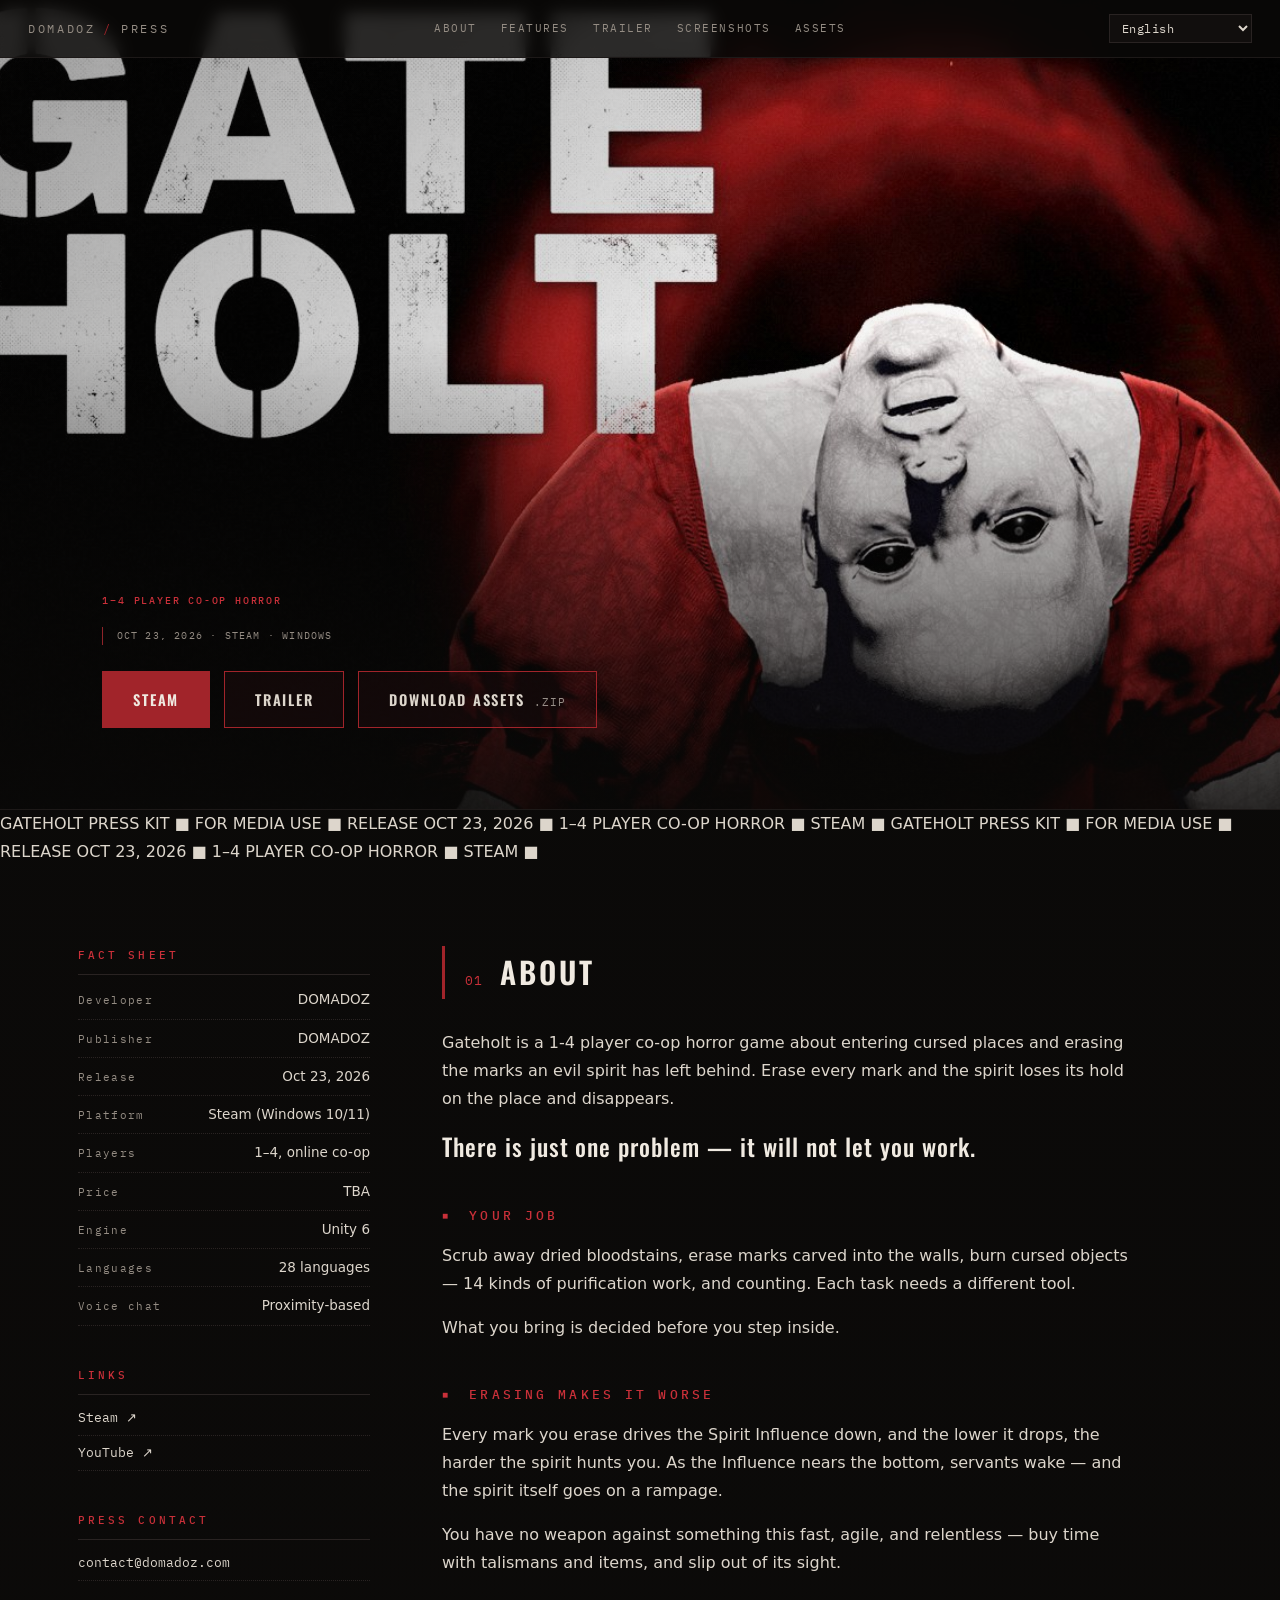
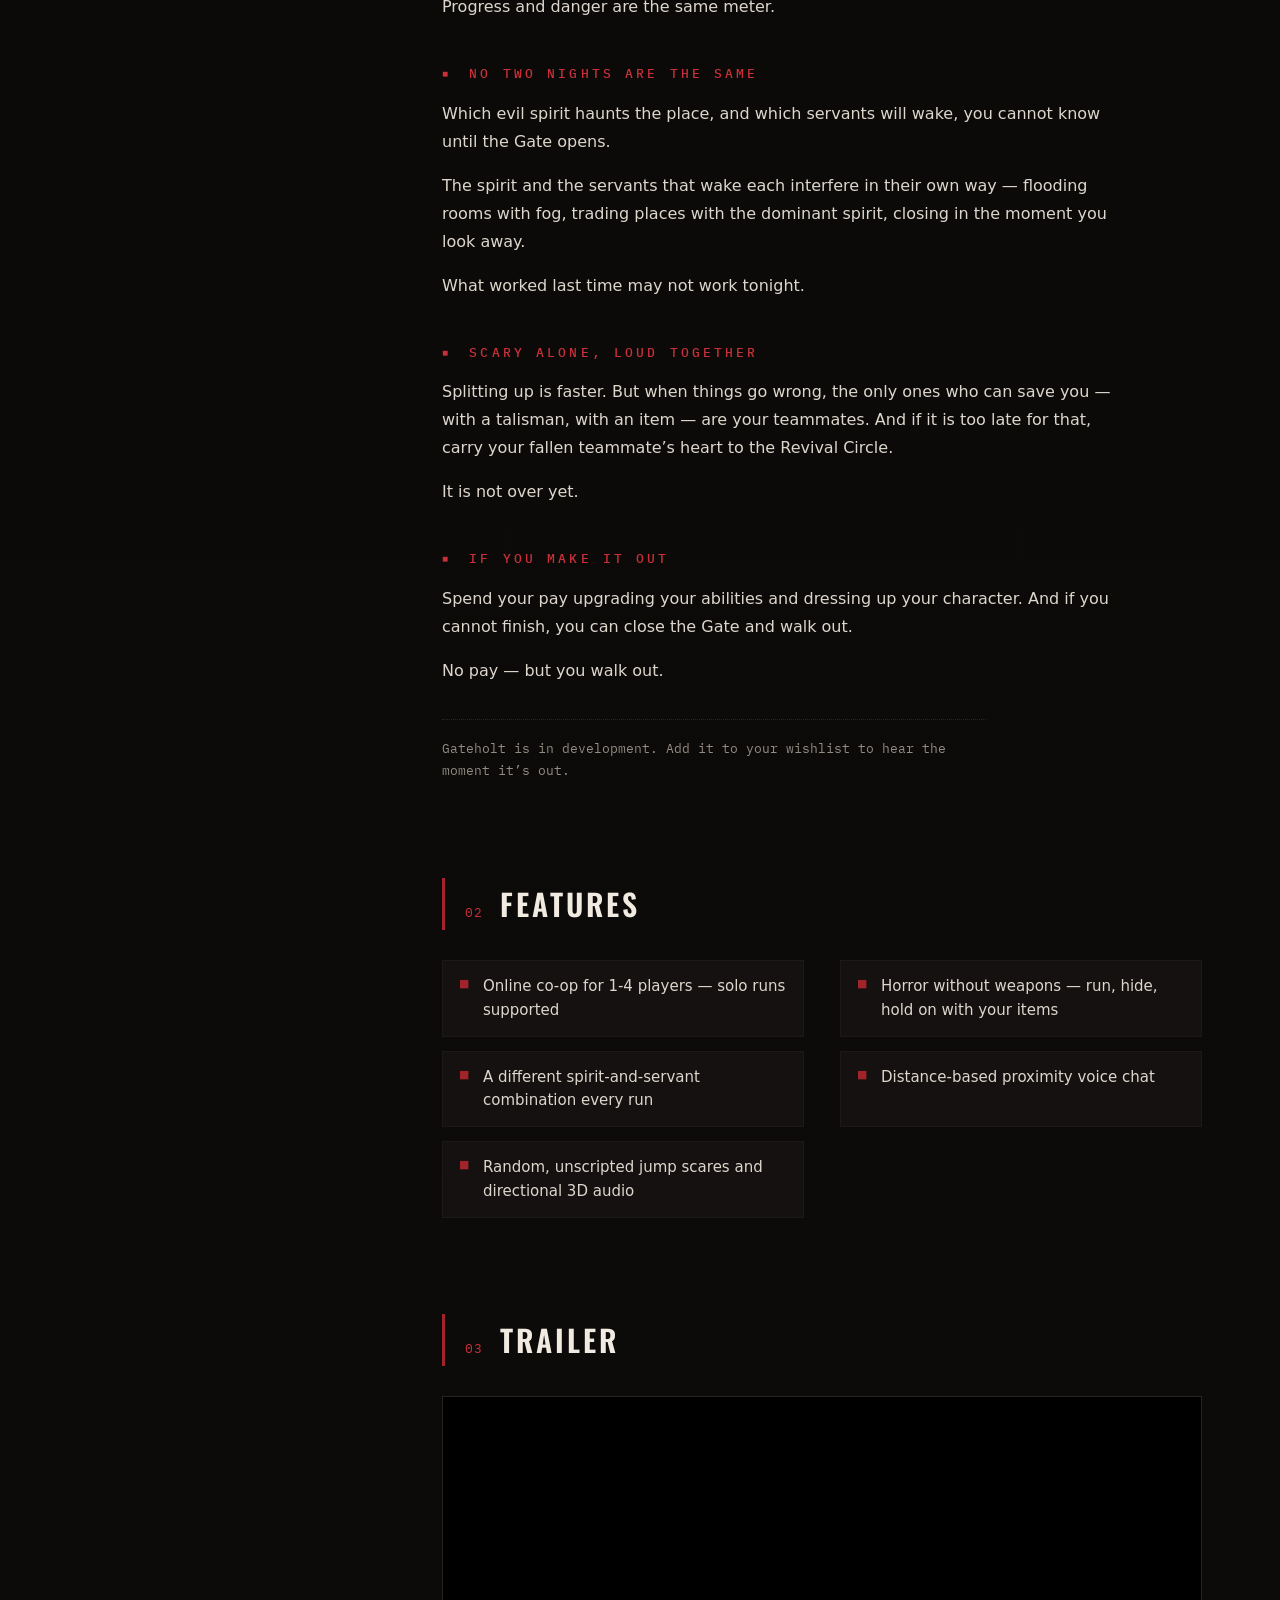
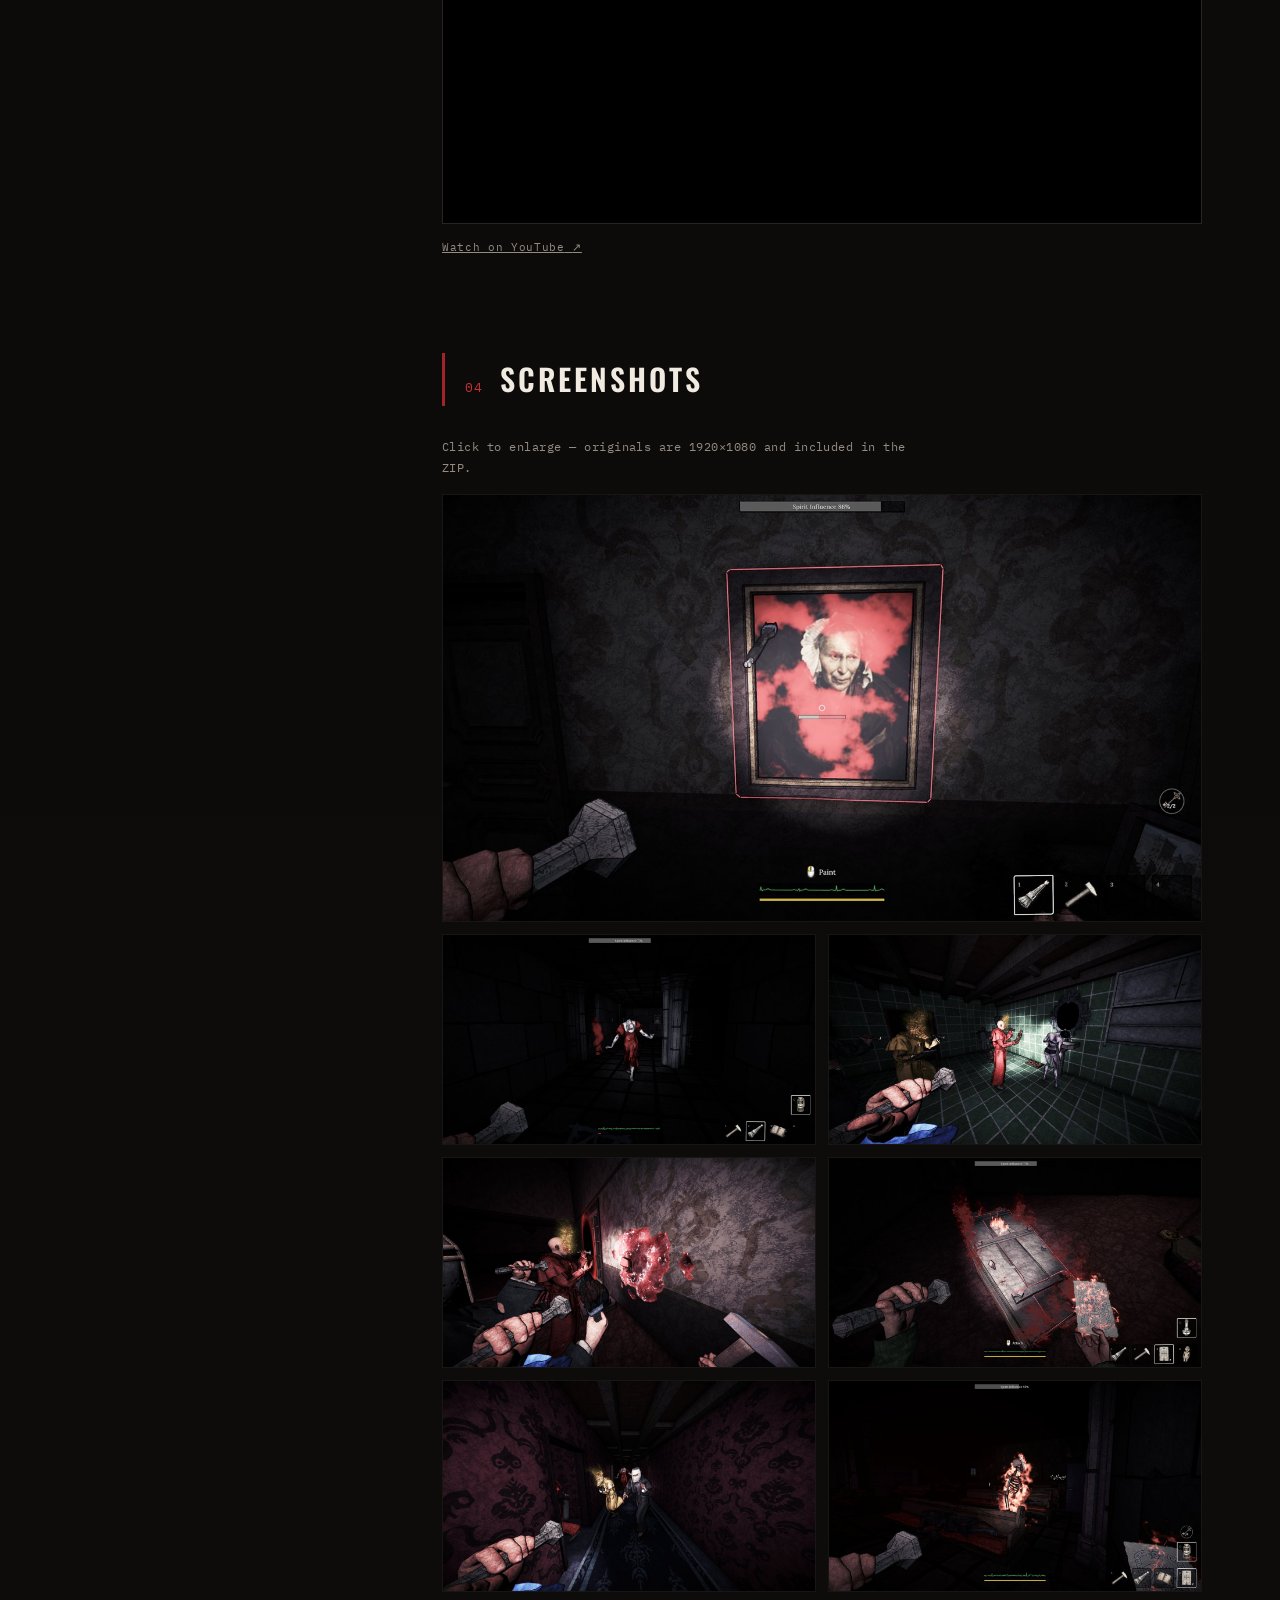
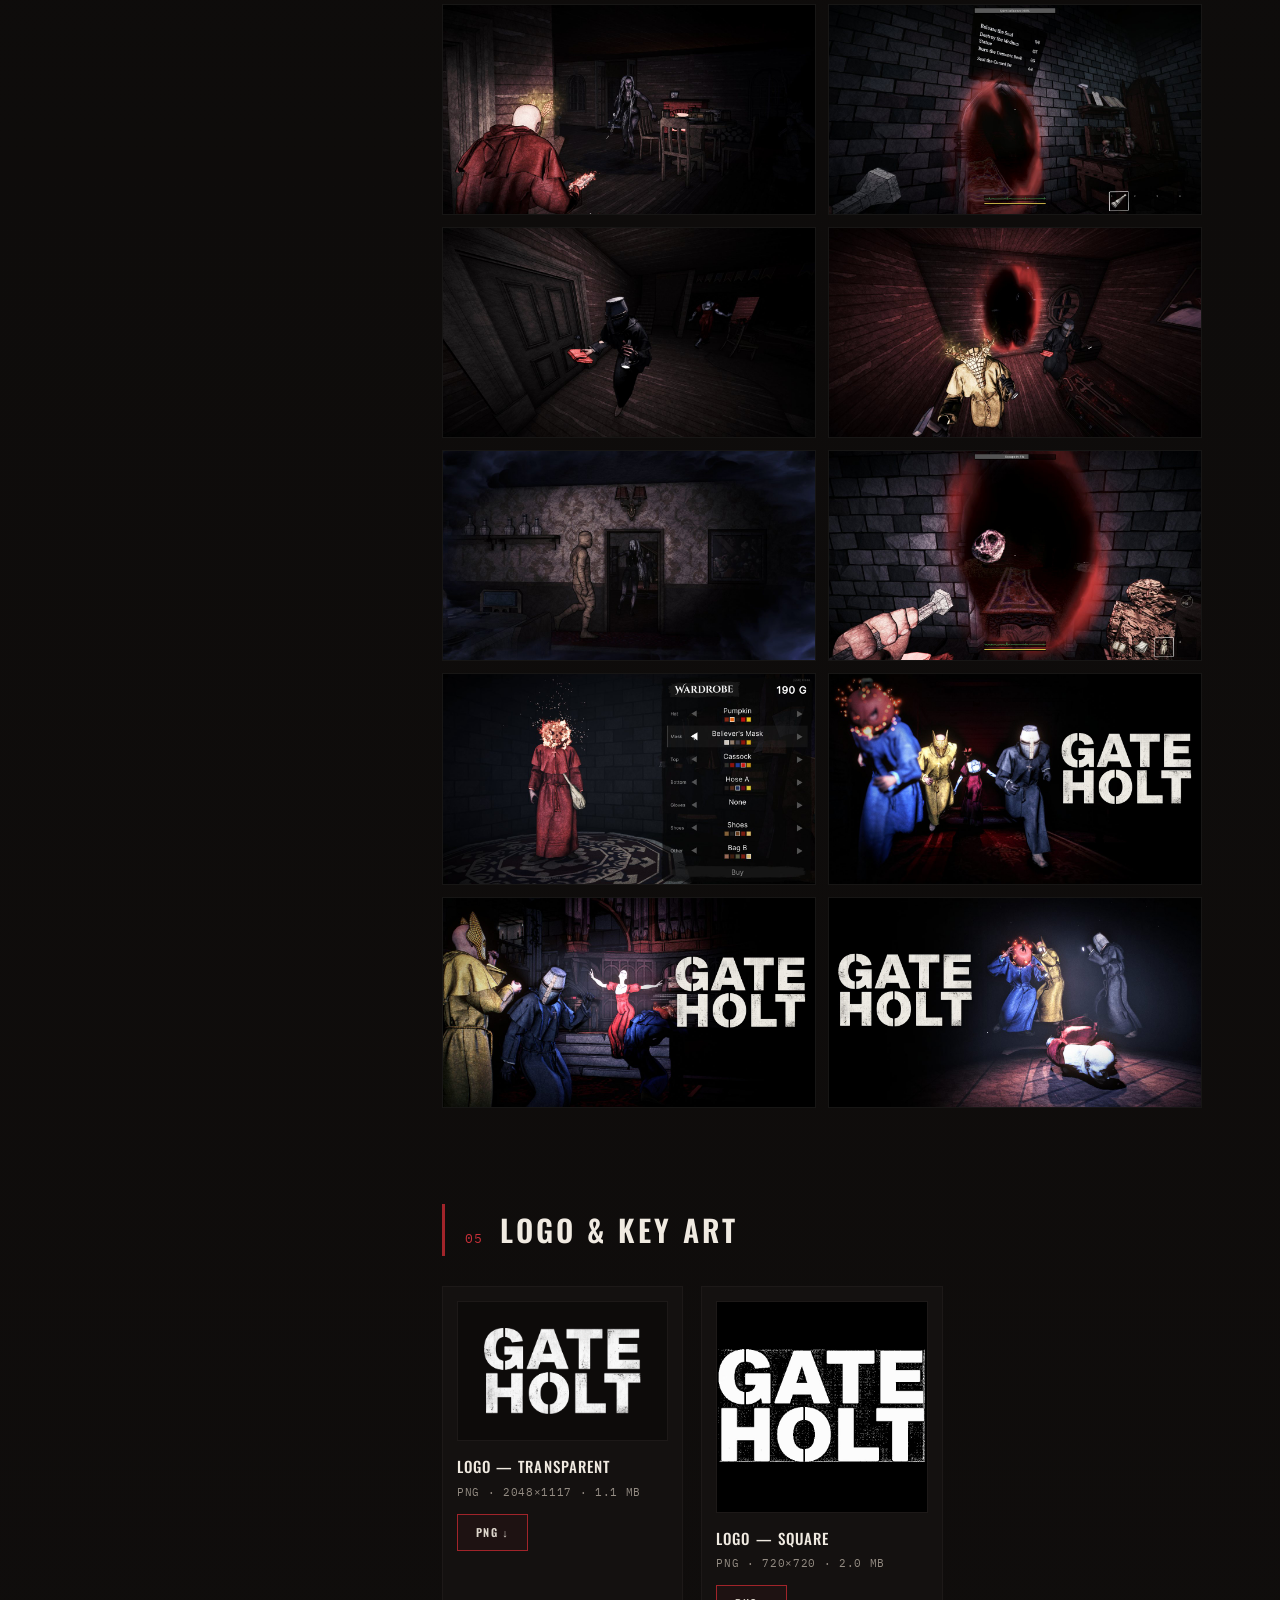
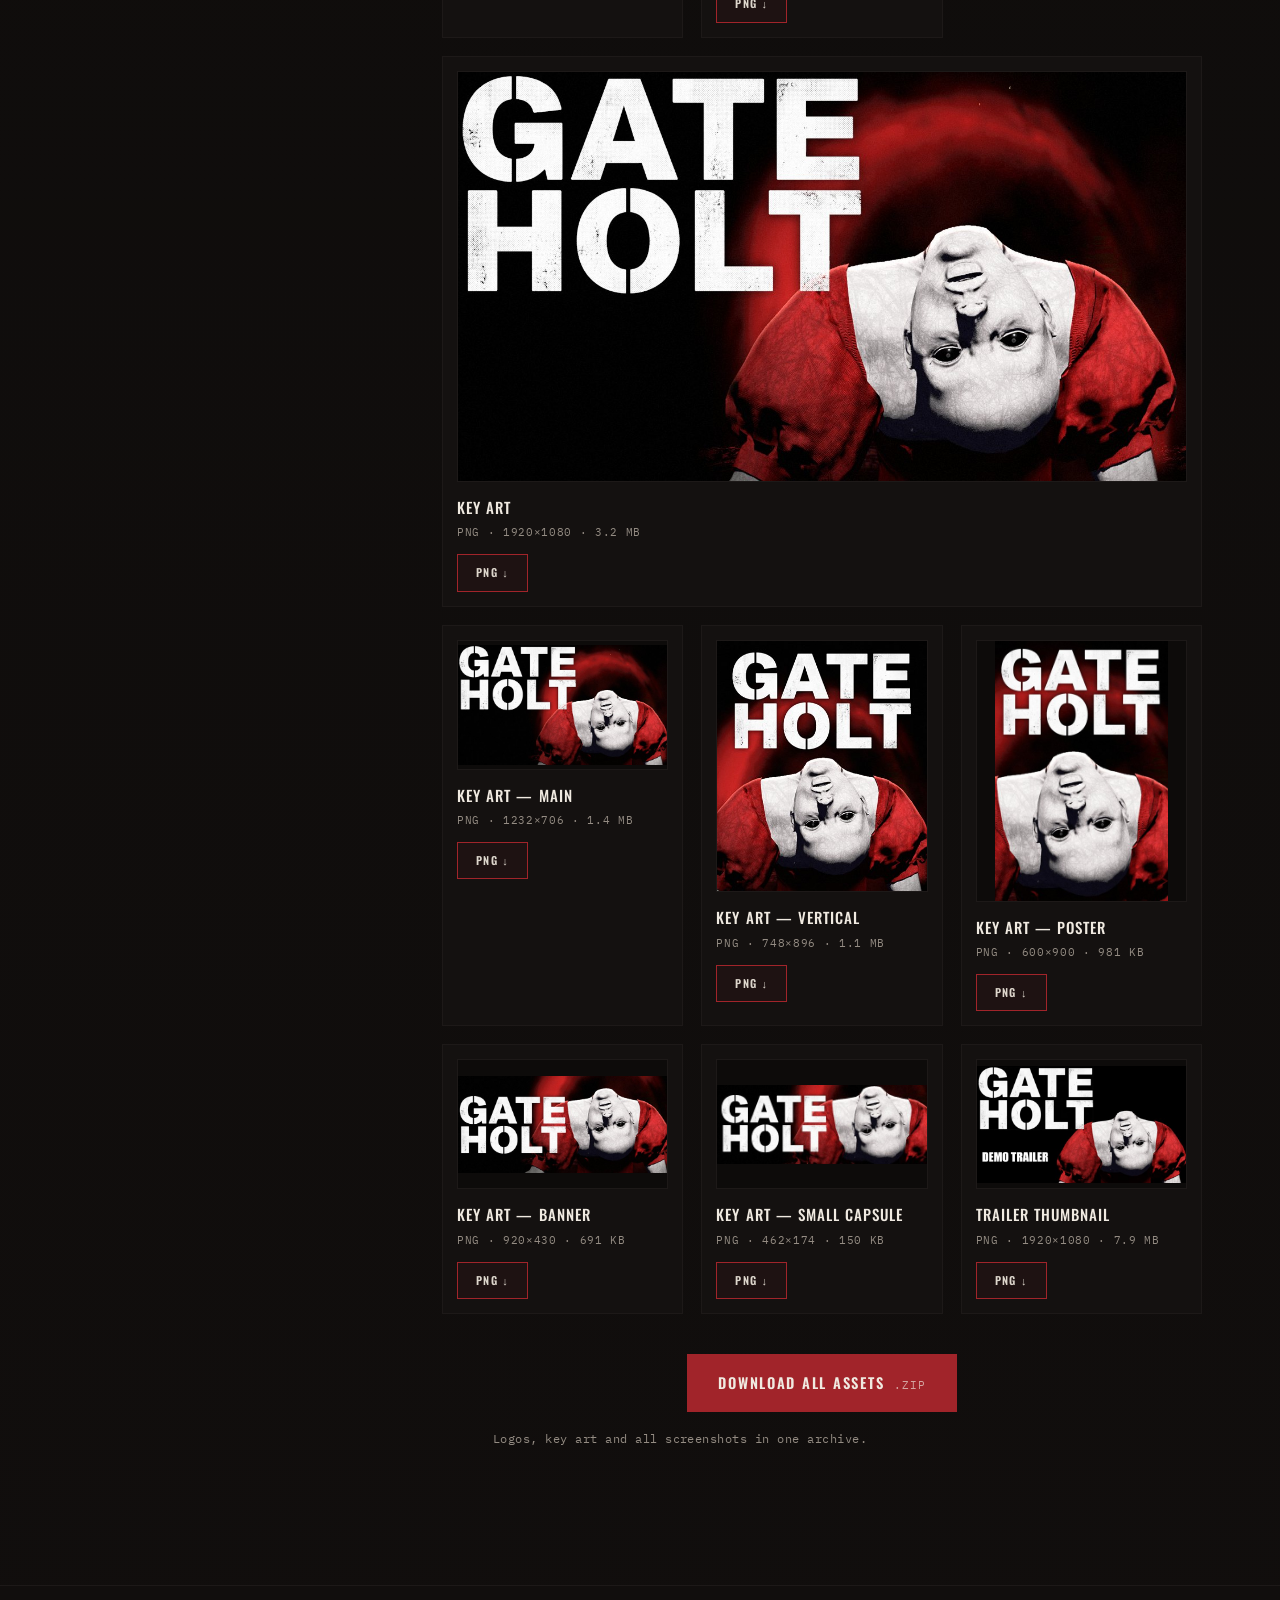
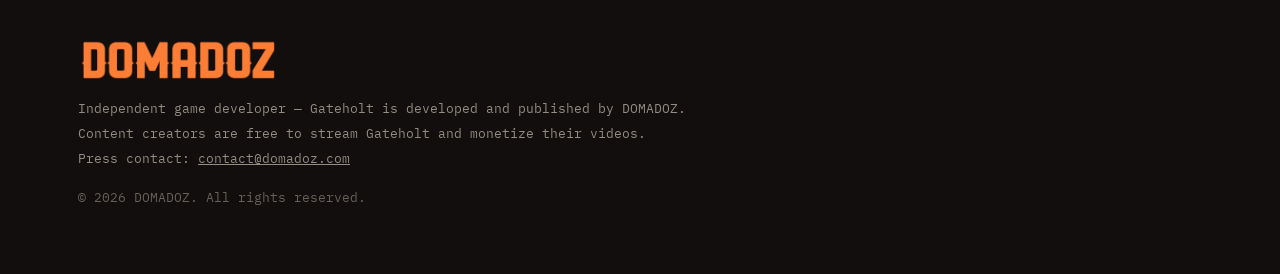
==== commit fb4a833f: "프레스킷 스크린샷 3장 추가 — 트레일러 썸네일 아트(복도 추격·제단·와인 저장고) - assets/screenshots/gateholt-ss-15~17.png (1920×1080" ====
--- a/press/gateholt/index.html
+++ b/press/gateholt/index.html
@@ -428,6 +428,9 @@
         <button type="button" class="shot" data-full="assets/screenshots/gateholt-ss-12.png"><img src="img/ss-12.jpg" alt="Gateholt screenshot 12" loading="lazy" width="1280" height="720"></button>
         <button type="button" class="shot" data-full="assets/screenshots/gateholt-ss-13.png"><img src="img/ss-13.jpg" alt="Gateholt screenshot 13" loading="lazy" width="1280" height="720"></button>
         <button type="button" class="shot" data-full="assets/screenshots/gateholt-ss-14.png"><img src="img/ss-14.jpg" alt="Gateholt screenshot 14" loading="lazy" width="1280" height="720"></button>
+        <button type="button" class="shot" data-full="assets/screenshots/gateholt-ss-15.png"><img src="img/ss-15.jpg" alt="Gateholt screenshot 15" loading="lazy" width="1280" height="720"></button>
+        <button type="button" class="shot" data-full="assets/screenshots/gateholt-ss-16.png"><img src="img/ss-16.jpg" alt="Gateholt screenshot 16" loading="lazy" width="1280" height="720"></button>
+        <button type="button" class="shot" data-full="assets/screenshots/gateholt-ss-17.png"><img src="img/ss-17.jpg" alt="Gateholt screenshot 17" loading="lazy" width="1280" height="720"></button>
       </div>
     </section>
 
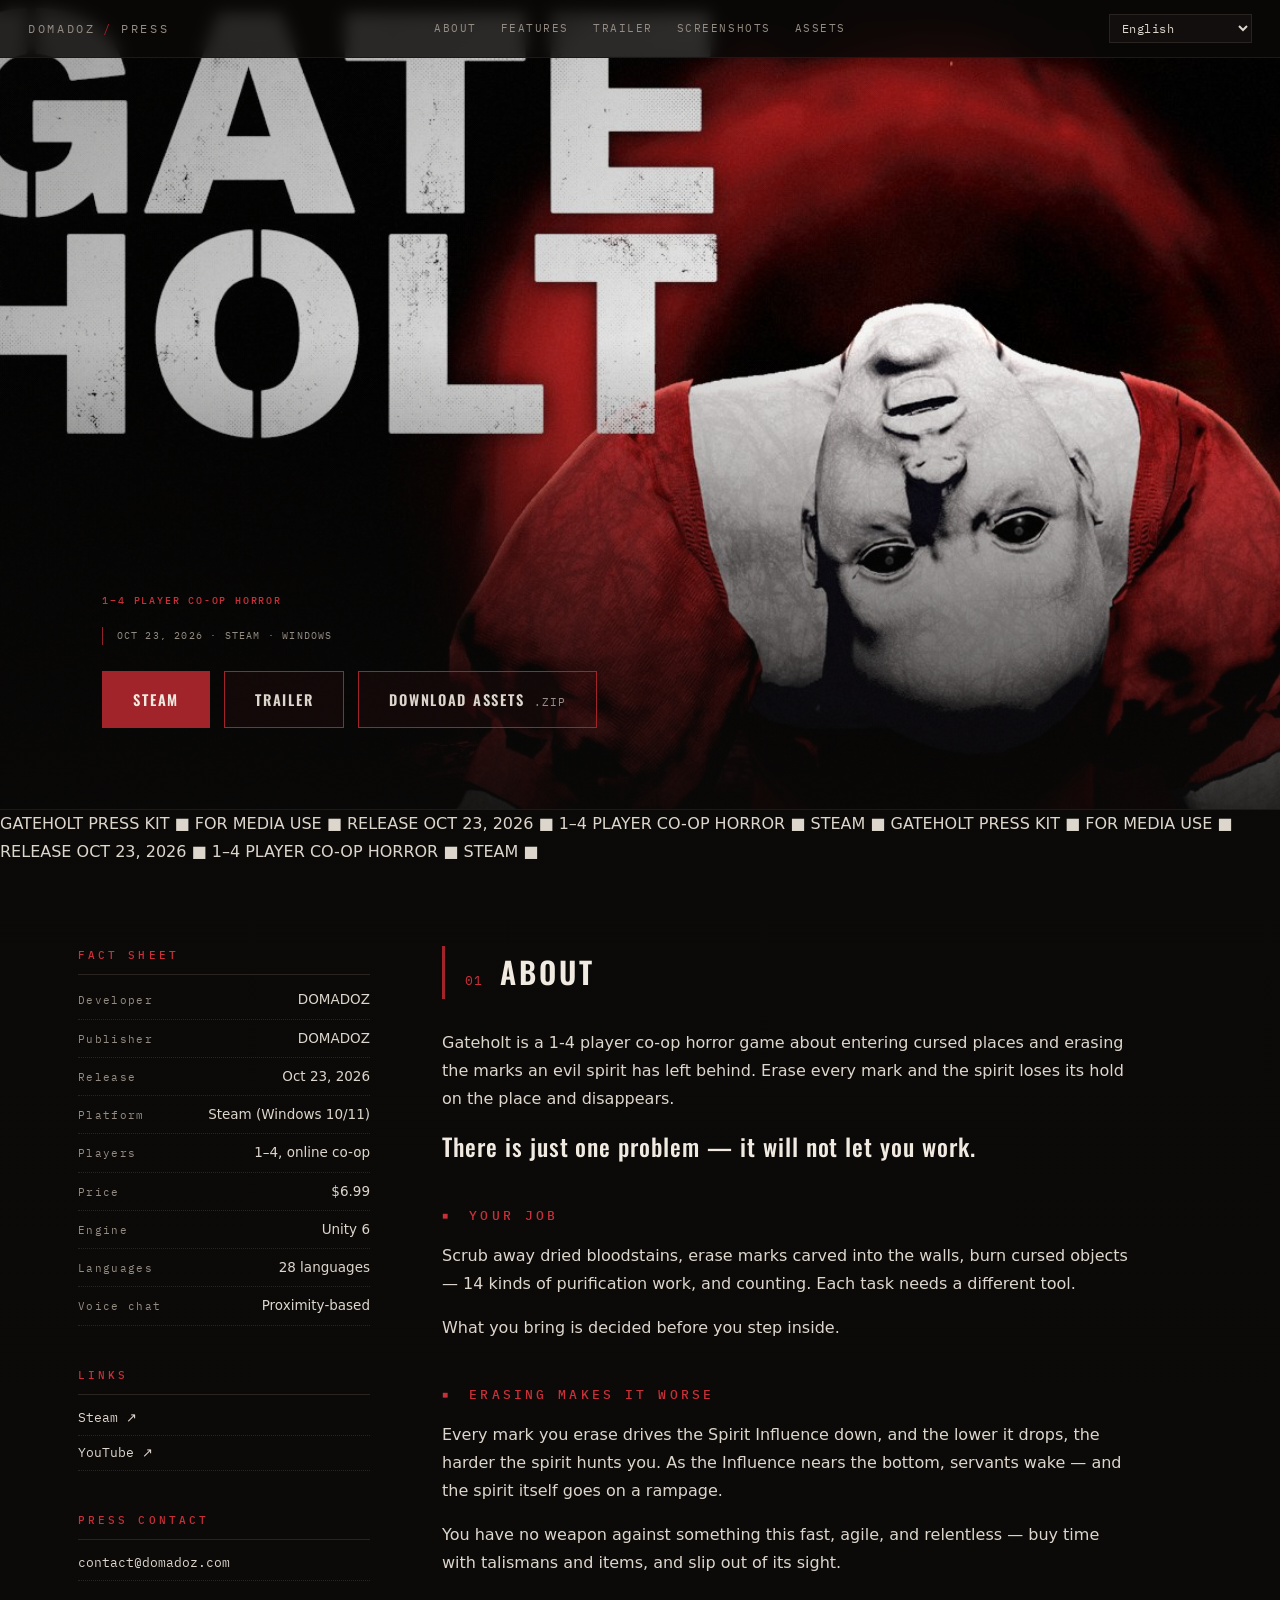
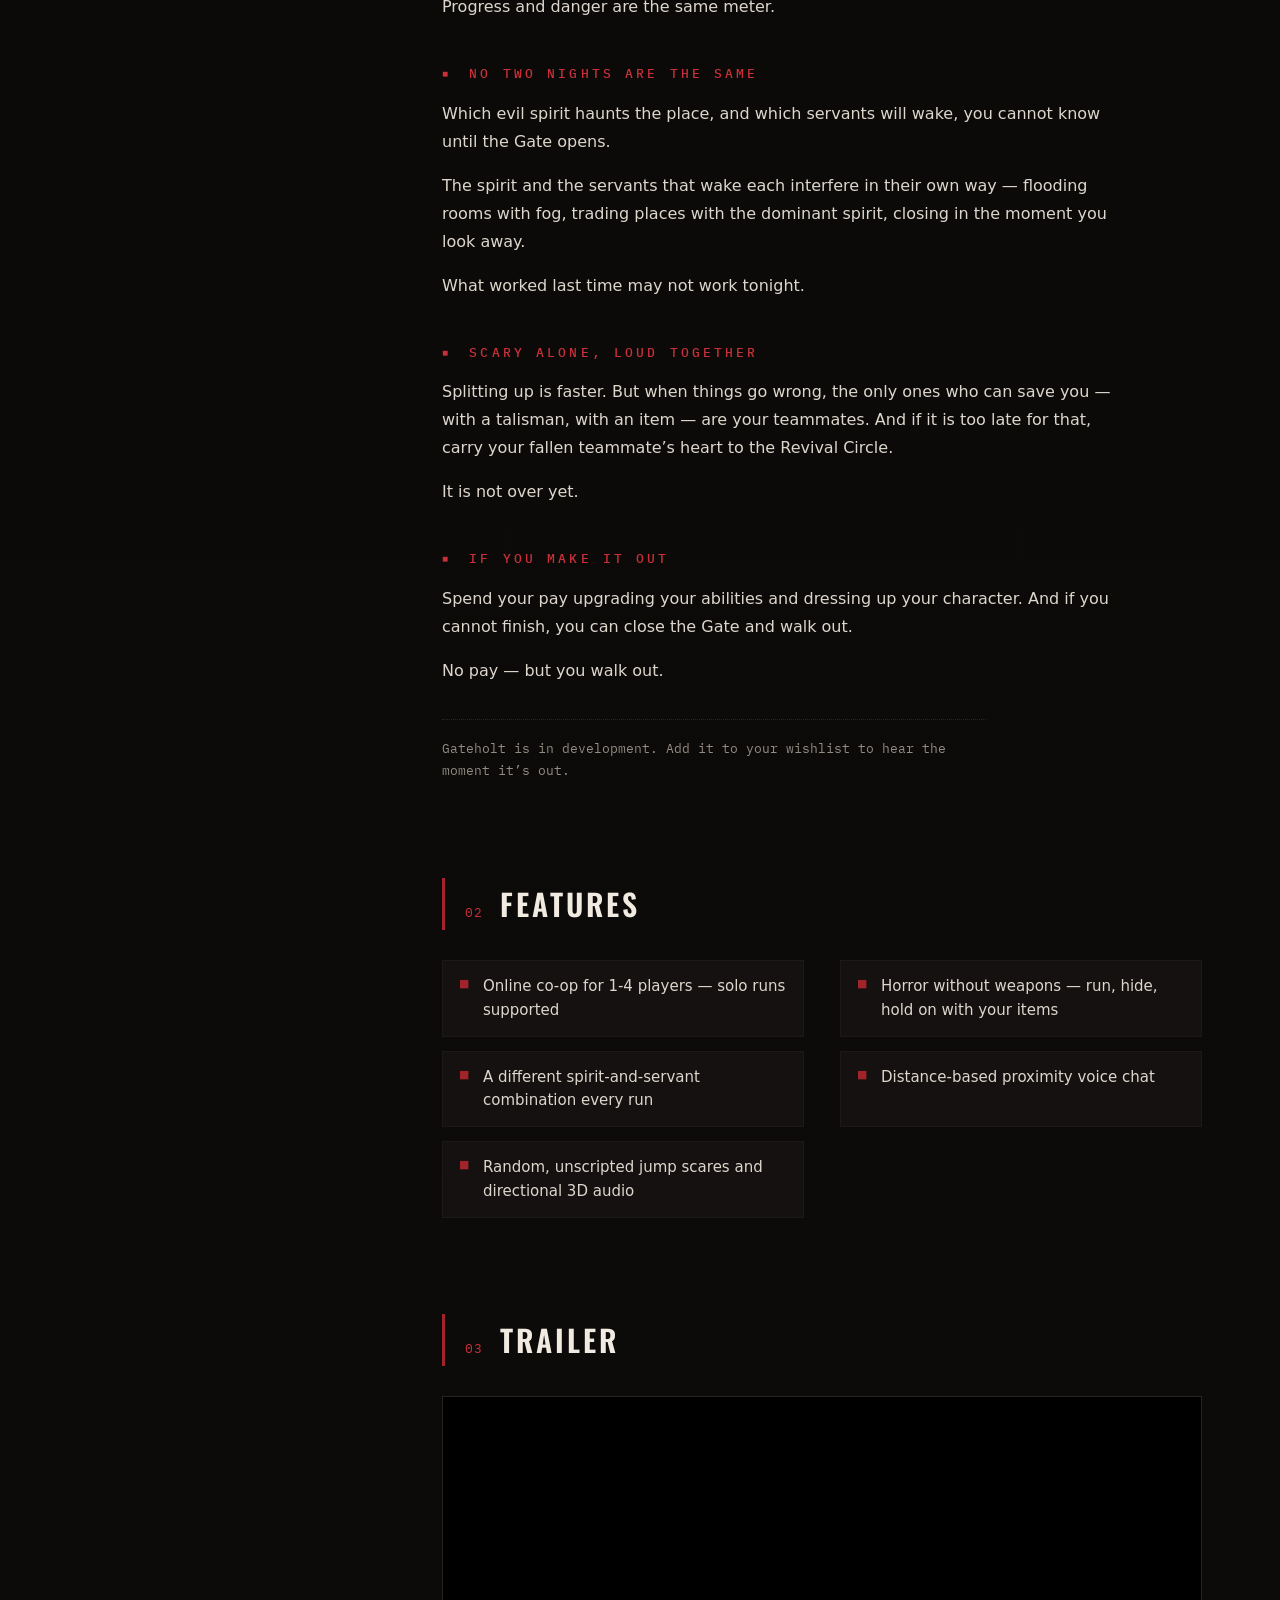
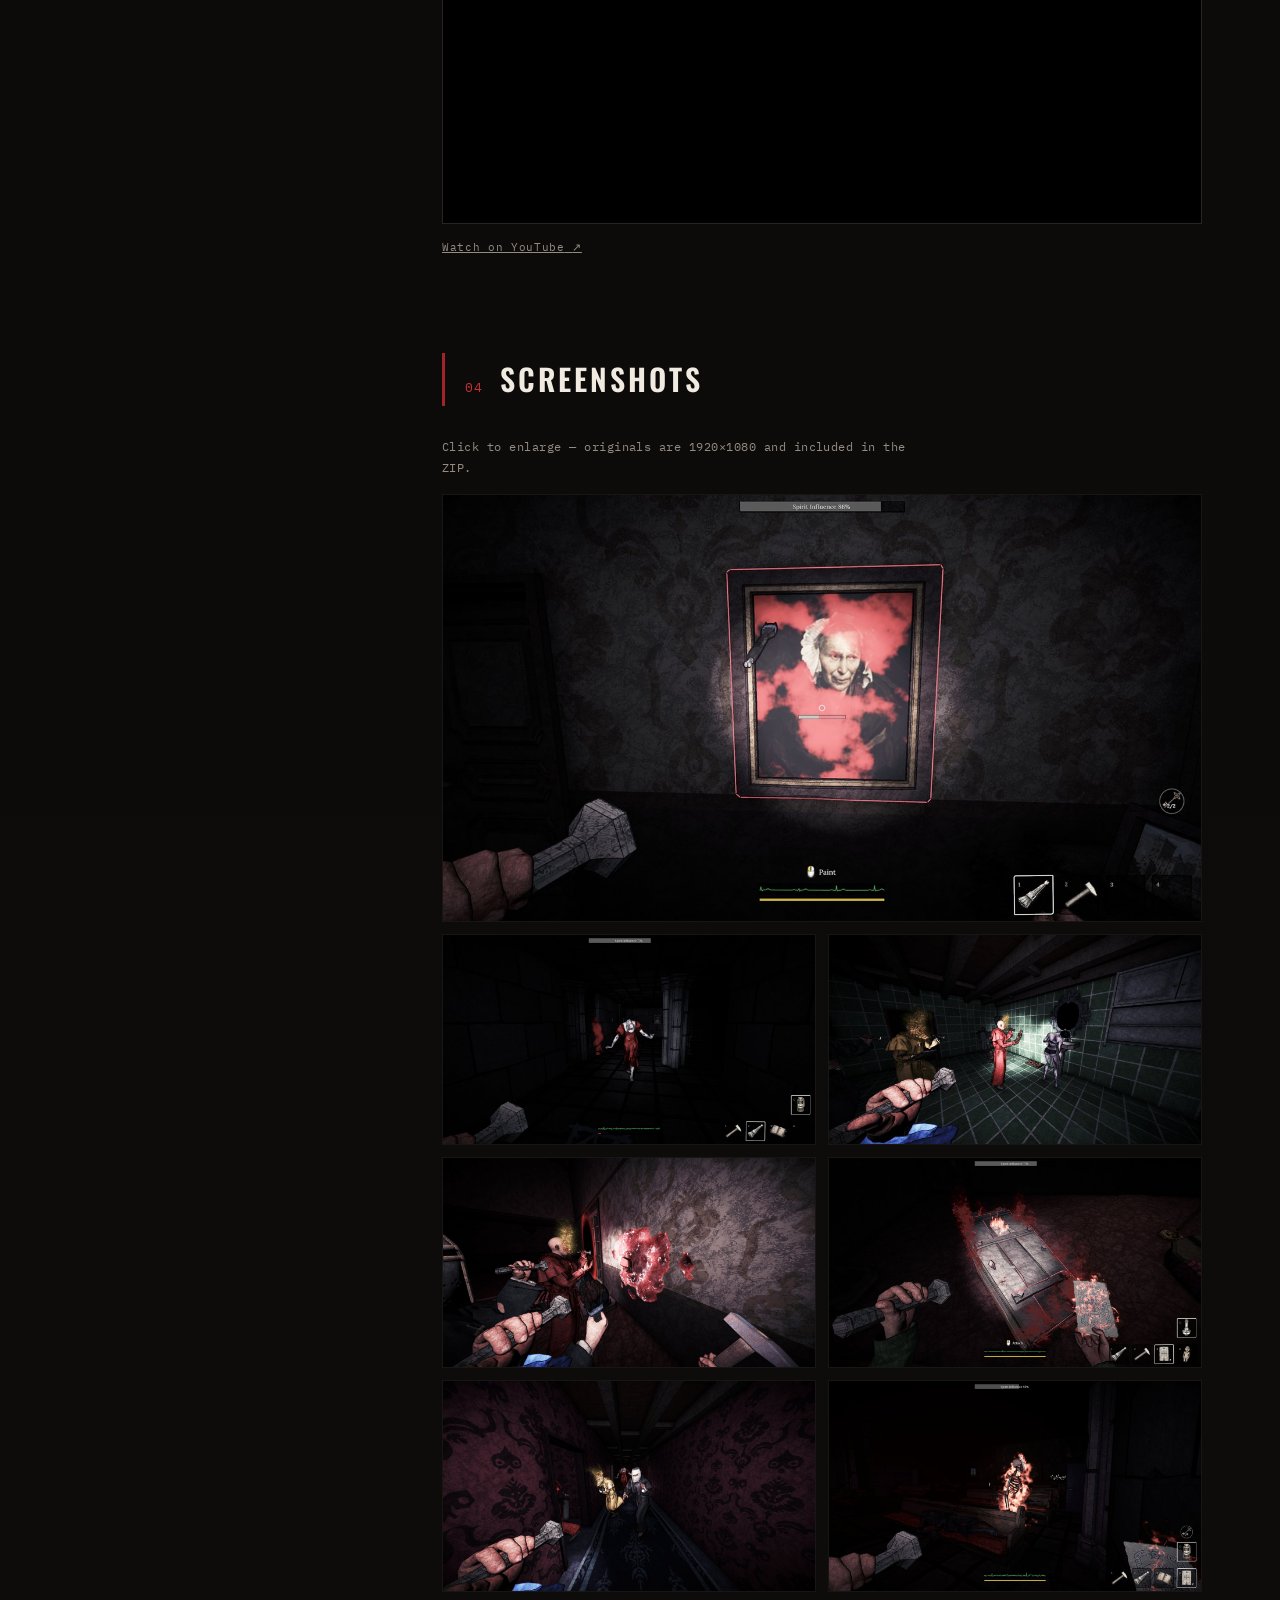
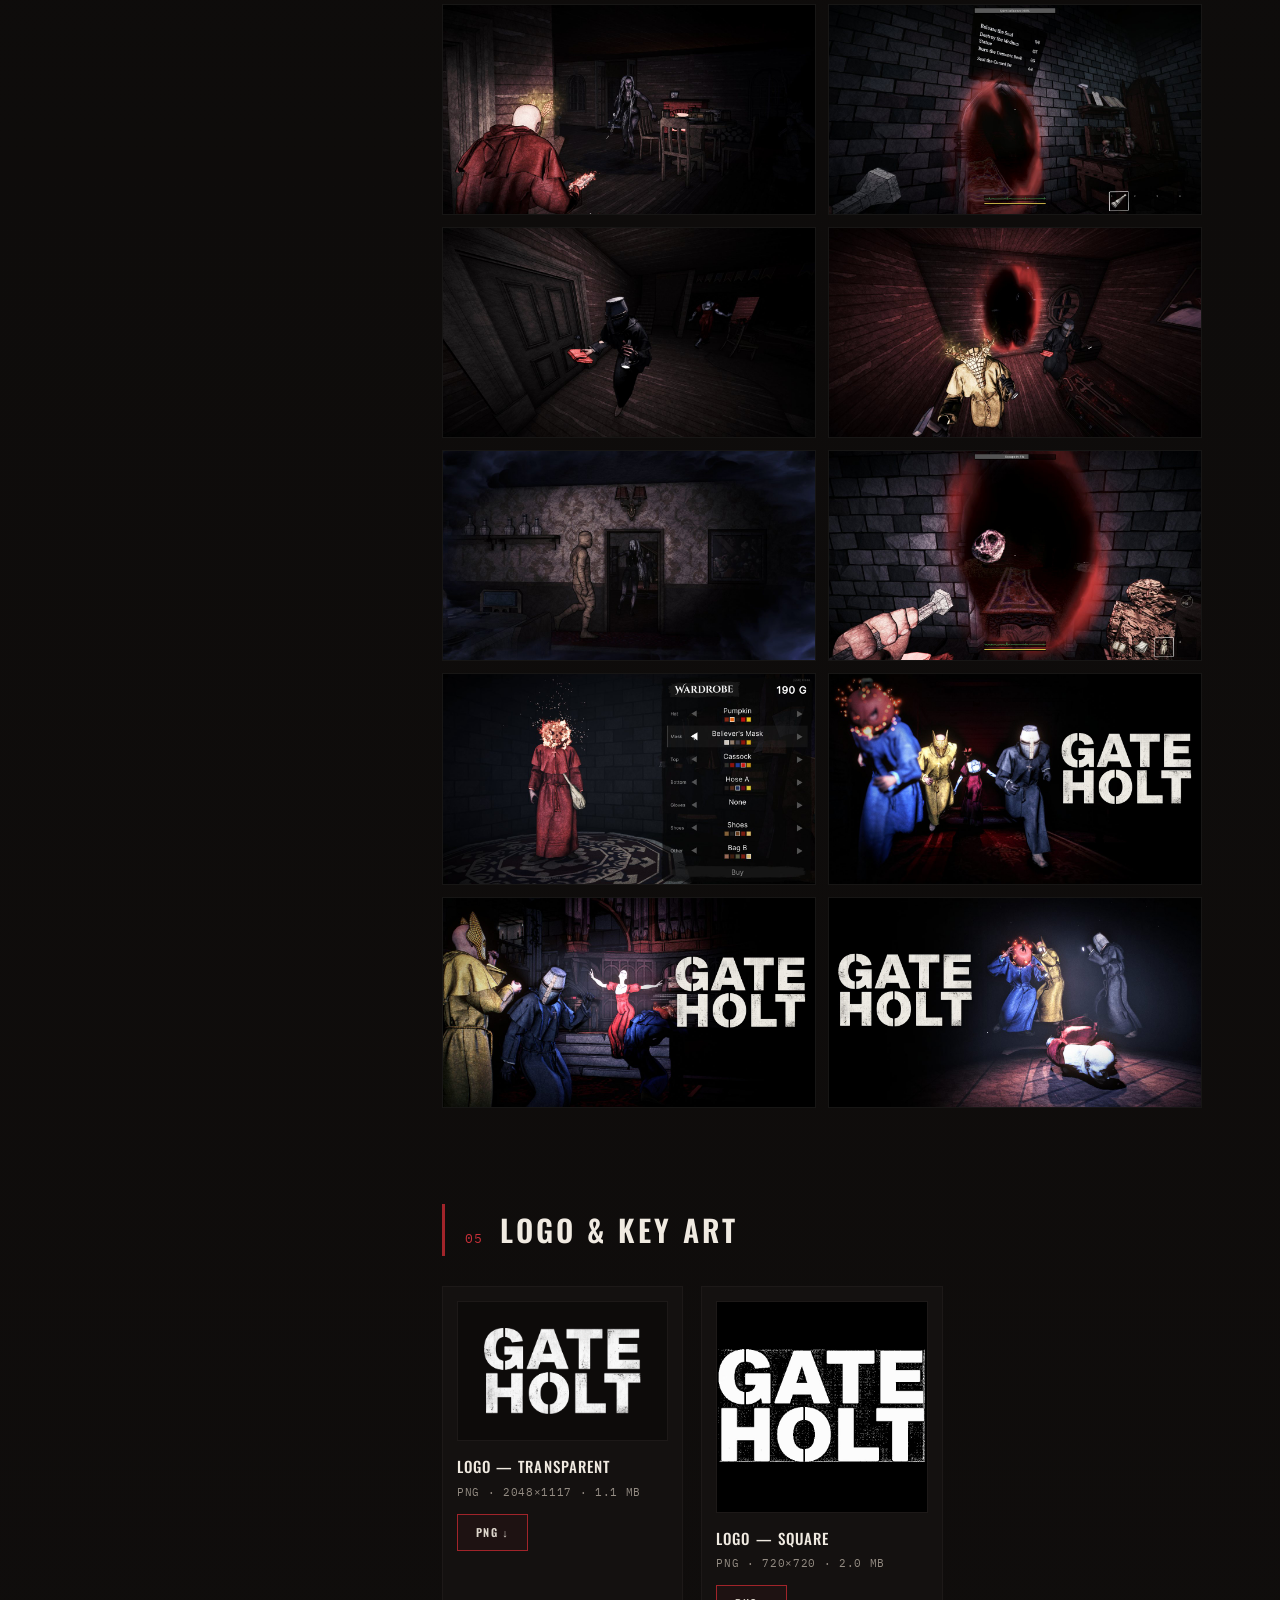
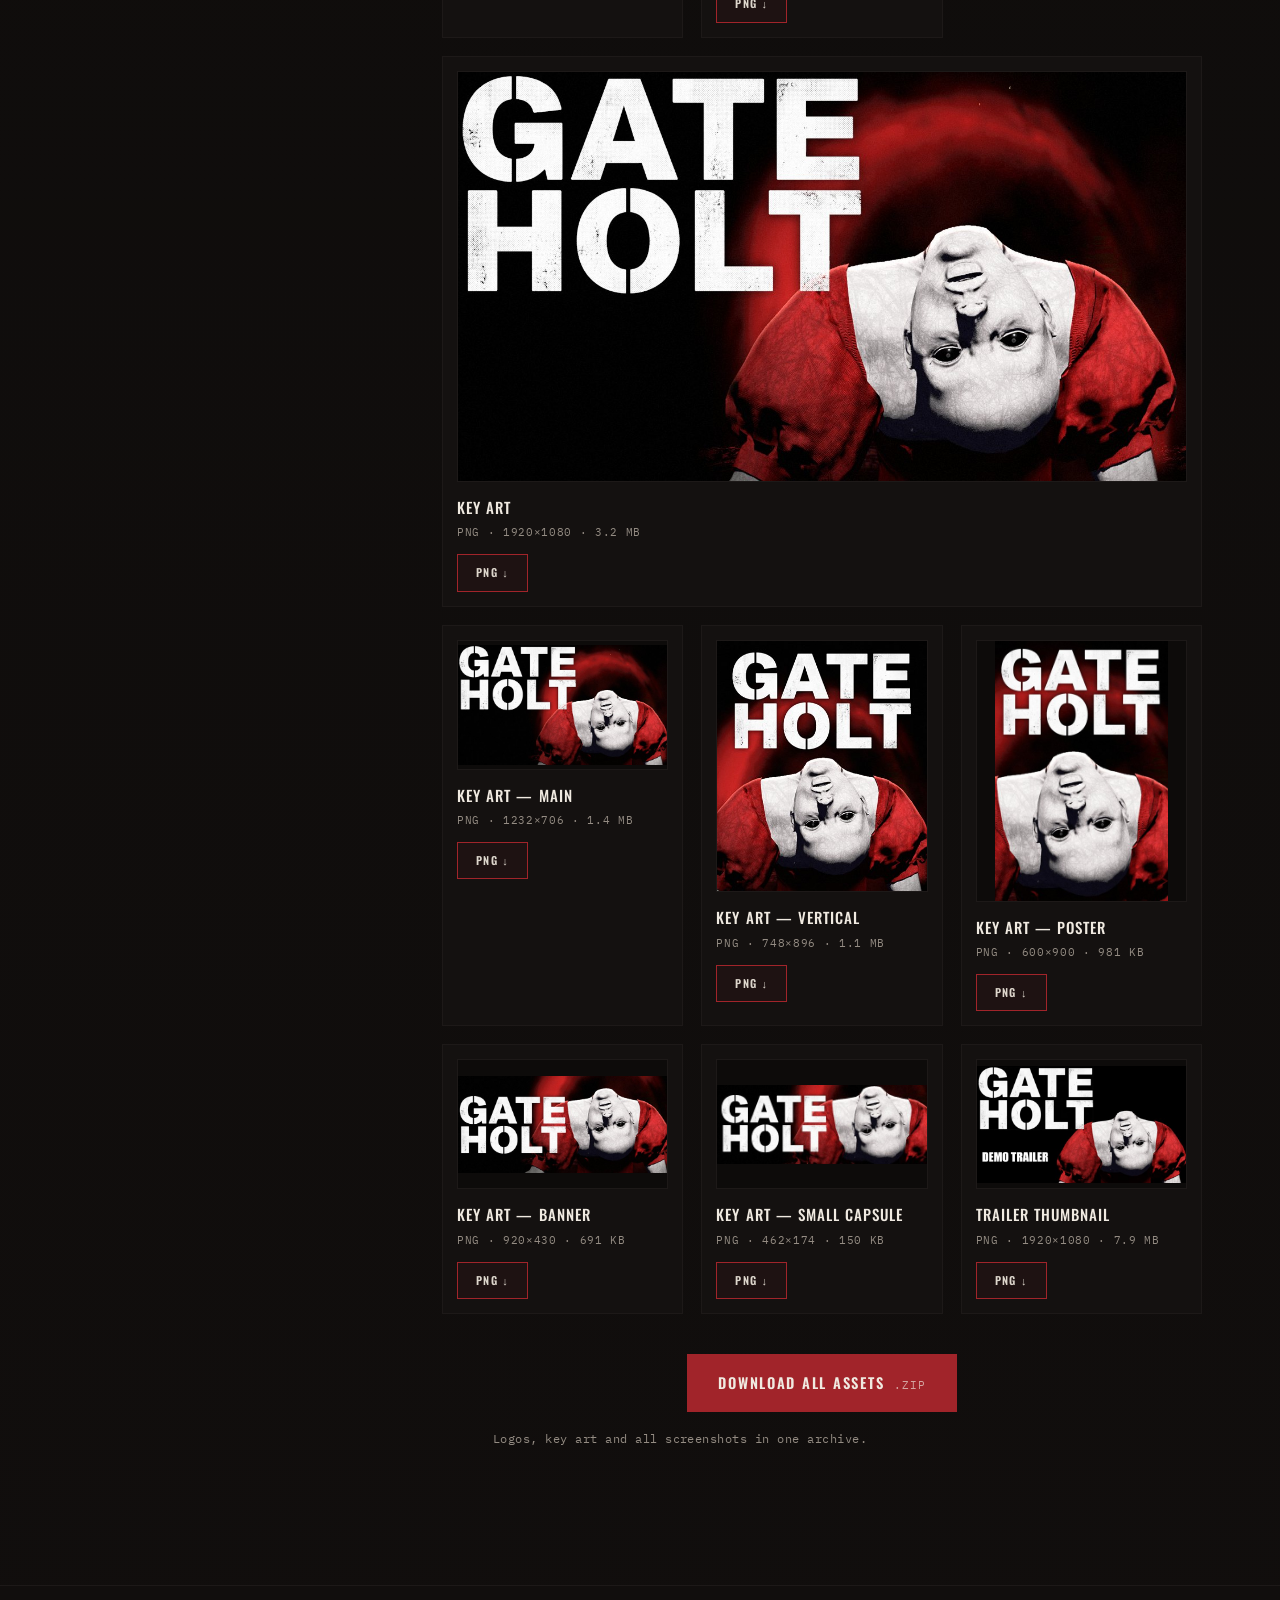
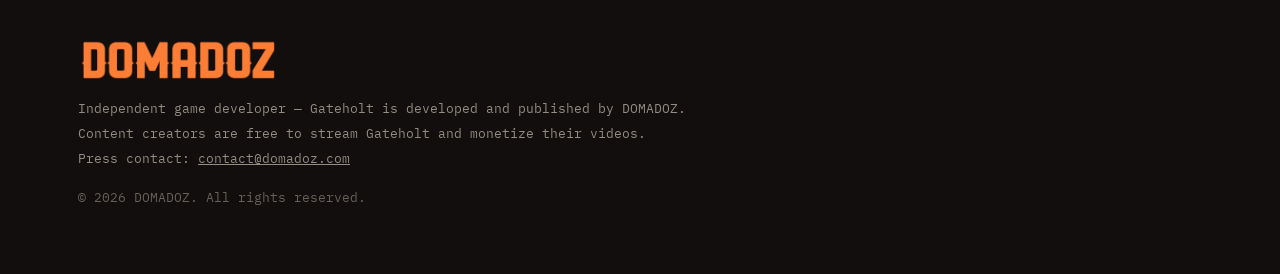
==== commit 25e689b8: "프레스킷 가격 확정 — TBA → $6.99 (한국어 ₩7,500 · 일본어 905円) - 팩트시트 가격 칸 10개 언어: 영어 등 8개는 $6.99, 한국어 ₩7,500, 일본어" ====
--- a/press/gateholt/index.html
+++ b/press/gateholt/index.html
@@ -74,7 +74,7 @@
       <div class="fact"><dt><span class="l-en">Release</span><span class="l-ko" lang="ko">출시</span><span class="l-ja" lang="ja">発売日</span><span class="l-fr" lang="fr">Sortie</span><span class="l-de" lang="de">Release</span><span class="l-es" lang="es">Lanzamiento</span><span class="l-ru" lang="ru">Релиз</span><span class="l-zh" lang="zh-Hans">发售</span><span class="l-zht" lang="zh-Hant">發售</span><span class="l-pt" lang="pt-BR">Lançamento</span></dt><dd><span class="l-en">Oct 23, 2026</span><span class="l-ko" lang="ko">2026-10-23</span><span class="l-ja" lang="ja">2026年10月23日</span><span class="l-fr" lang="fr">23 oct. 2026</span><span class="l-de" lang="de">23. Okt. 2026</span><span class="l-es" lang="es">23 oct 2026</span><span class="l-ru" lang="ru">23 окт. 2026</span><span class="l-zh" lang="zh-Hans">2026年10月23日</span><span class="l-zht" lang="zh-Hant">2026年10月23日</span><span class="l-pt" lang="pt-BR">23 out 2026</span></dd></div>
       <div class="fact"><dt><span class="l-en">Platform</span><span class="l-ko" lang="ko">플랫폼</span><span class="l-ja" lang="ja">プラットフォーム</span><span class="l-fr" lang="fr">Plateforme</span><span class="l-de" lang="de">Plattform</span><span class="l-es" lang="es">Plataforma</span><span class="l-ru" lang="ru">Платформа</span><span class="l-zh" lang="zh-Hans">平台</span><span class="l-zht" lang="zh-Hant">平台</span><span class="l-pt" lang="pt-BR">Plataforma</span></dt><dd>Steam (Windows 10/11)</dd></div>
       <div class="fact"><dt><span class="l-en">Players</span><span class="l-ko" lang="ko">인원</span><span class="l-ja" lang="ja">人数</span><span class="l-fr" lang="fr">Joueurs</span><span class="l-de" lang="de">Spieler</span><span class="l-es" lang="es">Jugadores</span><span class="l-ru" lang="ru">Игроки</span><span class="l-zh" lang="zh-Hans">人数</span><span class="l-zht" lang="zh-Hant">人數</span><span class="l-pt" lang="pt-BR">Jogadores</span></dt><dd><span class="l-en">1&ndash;4, online co-op</span><span class="l-ko" lang="ko">1~4인 온라인 협동</span><span class="l-ja" lang="ja">1〜4人・オンライン協力</span><span class="l-fr" lang="fr">1-4, coop en ligne</span><span class="l-de" lang="de">1-4, Online-Koop</span><span class="l-es" lang="es">1-4, coop. en línea</span><span class="l-ru" lang="ru">1–4, онлайн-кооператив</span><span class="l-zh" lang="zh-Hans">1~4 人在线合作</span><span class="l-zht" lang="zh-Hant">1~4 人線上合作</span><span class="l-pt" lang="pt-BR">1-4, coop online</span></dd></div>
-      <div class="fact"><dt><span class="l-en">Price</span><span class="l-ko" lang="ko">가격</span><span class="l-ja" lang="ja">価格</span><span class="l-fr" lang="fr">Prix</span><span class="l-de" lang="de">Preis</span><span class="l-es" lang="es">Precio</span><span class="l-ru" lang="ru">Цена</span><span class="l-zh" lang="zh-Hans">价格</span><span class="l-zht" lang="zh-Hant">價格</span><span class="l-pt" lang="pt-BR">Preço</span></dt><dd><span class="l-en">TBA</span><span class="l-ko" lang="ko">TBA</span><span class="l-ja" lang="ja">未定</span><span class="l-fr" lang="fr">TBA</span><span class="l-de" lang="de">TBA</span><span class="l-es" lang="es">TBA</span><span class="l-ru" lang="ru">TBA</span><span class="l-zh" lang="zh-Hans">待定</span><span class="l-zht" lang="zh-Hant">待定</span><span class="l-pt" lang="pt-BR">TBA</span></dd></div>
+      <div class="fact"><dt><span class="l-en">Price</span><span class="l-ko" lang="ko">가격</span><span class="l-ja" lang="ja">価格</span><span class="l-fr" lang="fr">Prix</span><span class="l-de" lang="de">Preis</span><span class="l-es" lang="es">Precio</span><span class="l-ru" lang="ru">Цена</span><span class="l-zh" lang="zh-Hans">价格</span><span class="l-zht" lang="zh-Hant">價格</span><span class="l-pt" lang="pt-BR">Preço</span></dt><dd><span class="l-en">$6.99</span><span class="l-ko" lang="ko">₩7,500</span><span class="l-ja" lang="ja">905円</span><span class="l-fr" lang="fr">$6.99</span><span class="l-de" lang="de">$6.99</span><span class="l-es" lang="es">$6.99</span><span class="l-ru" lang="ru">$6.99</span><span class="l-zh" lang="zh-Hans">$6.99</span><span class="l-zht" lang="zh-Hant">$6.99</span><span class="l-pt" lang="pt-BR">$6.99</span></dd></div>
       <div class="fact"><dt><span class="l-en">Engine</span><span class="l-ko" lang="ko">엔진</span><span class="l-ja" lang="ja">エンジン</span><span class="l-fr" lang="fr">Moteur</span><span class="l-de" lang="de">Engine</span><span class="l-es" lang="es">Motor</span><span class="l-ru" lang="ru">Движок</span><span class="l-zh" lang="zh-Hans">引擎</span><span class="l-zht" lang="zh-Hant">引擎</span><span class="l-pt" lang="pt-BR">Motor</span></dt><dd>Unity 6</dd></div>
       <div class="fact"><dt><span class="l-en">Languages</span><span class="l-ko" lang="ko">언어</span><span class="l-ja" lang="ja">言語</span><span class="l-fr" lang="fr">Langues</span><span class="l-de" lang="de">Sprachen</span><span class="l-es" lang="es">Idiomas</span><span class="l-ru" lang="ru">Языки</span><span class="l-zh" lang="zh-Hans">语言</span><span class="l-zht" lang="zh-Hant">語言</span><span class="l-pt" lang="pt-BR">Idiomas</span></dt><dd><span class="l-en">28 languages</span><span class="l-ko" lang="ko">28개 언어</span><span class="l-ja" lang="ja">28言語</span><span class="l-fr" lang="fr">28 langues</span><span class="l-de" lang="de">28 Sprachen</span><span class="l-es" lang="es">28 idiomas</span><span class="l-ru" lang="ru">28 языков</span><span class="l-zh" lang="zh-Hans">28 种语言</span><span class="l-zht" lang="zh-Hant">28 種語言</span><span class="l-pt" lang="pt-BR">28 idiomas</span></dd></div>
       <div class="fact"><dt><span class="l-en">Voice chat</span><span class="l-ko" lang="ko">보이스</span><span class="l-ja" lang="ja">ボイス</span><span class="l-fr" lang="fr">Chat vocal</span><span class="l-de" lang="de">Voice-Chat</span><span class="l-es" lang="es">Chat de voz</span><span class="l-ru" lang="ru">Голосовой чат</span><span class="l-zh" lang="zh-Hans">语音</span><span class="l-zht" lang="zh-Hant">語音</span><span class="l-pt" lang="pt-BR">Chat de voz</span></dt><dd><span class="l-en">Proximity-based</span><span class="l-ko" lang="ko">거리 기반 근접</span><span class="l-ja" lang="ja">距離ベースの近接</span><span class="l-fr" lang="fr">De proximité</span><span class="l-de" lang="de">Nähe-basiert</span><span class="l-es" lang="es">Por proximidad</span><span class="l-ru" lang="ru">По расстоянию</span><span class="l-zh" lang="zh-Hans">基于距离</span><span class="l-zht" lang="zh-Hant">基於距離</span><span class="l-pt" lang="pt-BR">Por proximidade</span></dd></div>
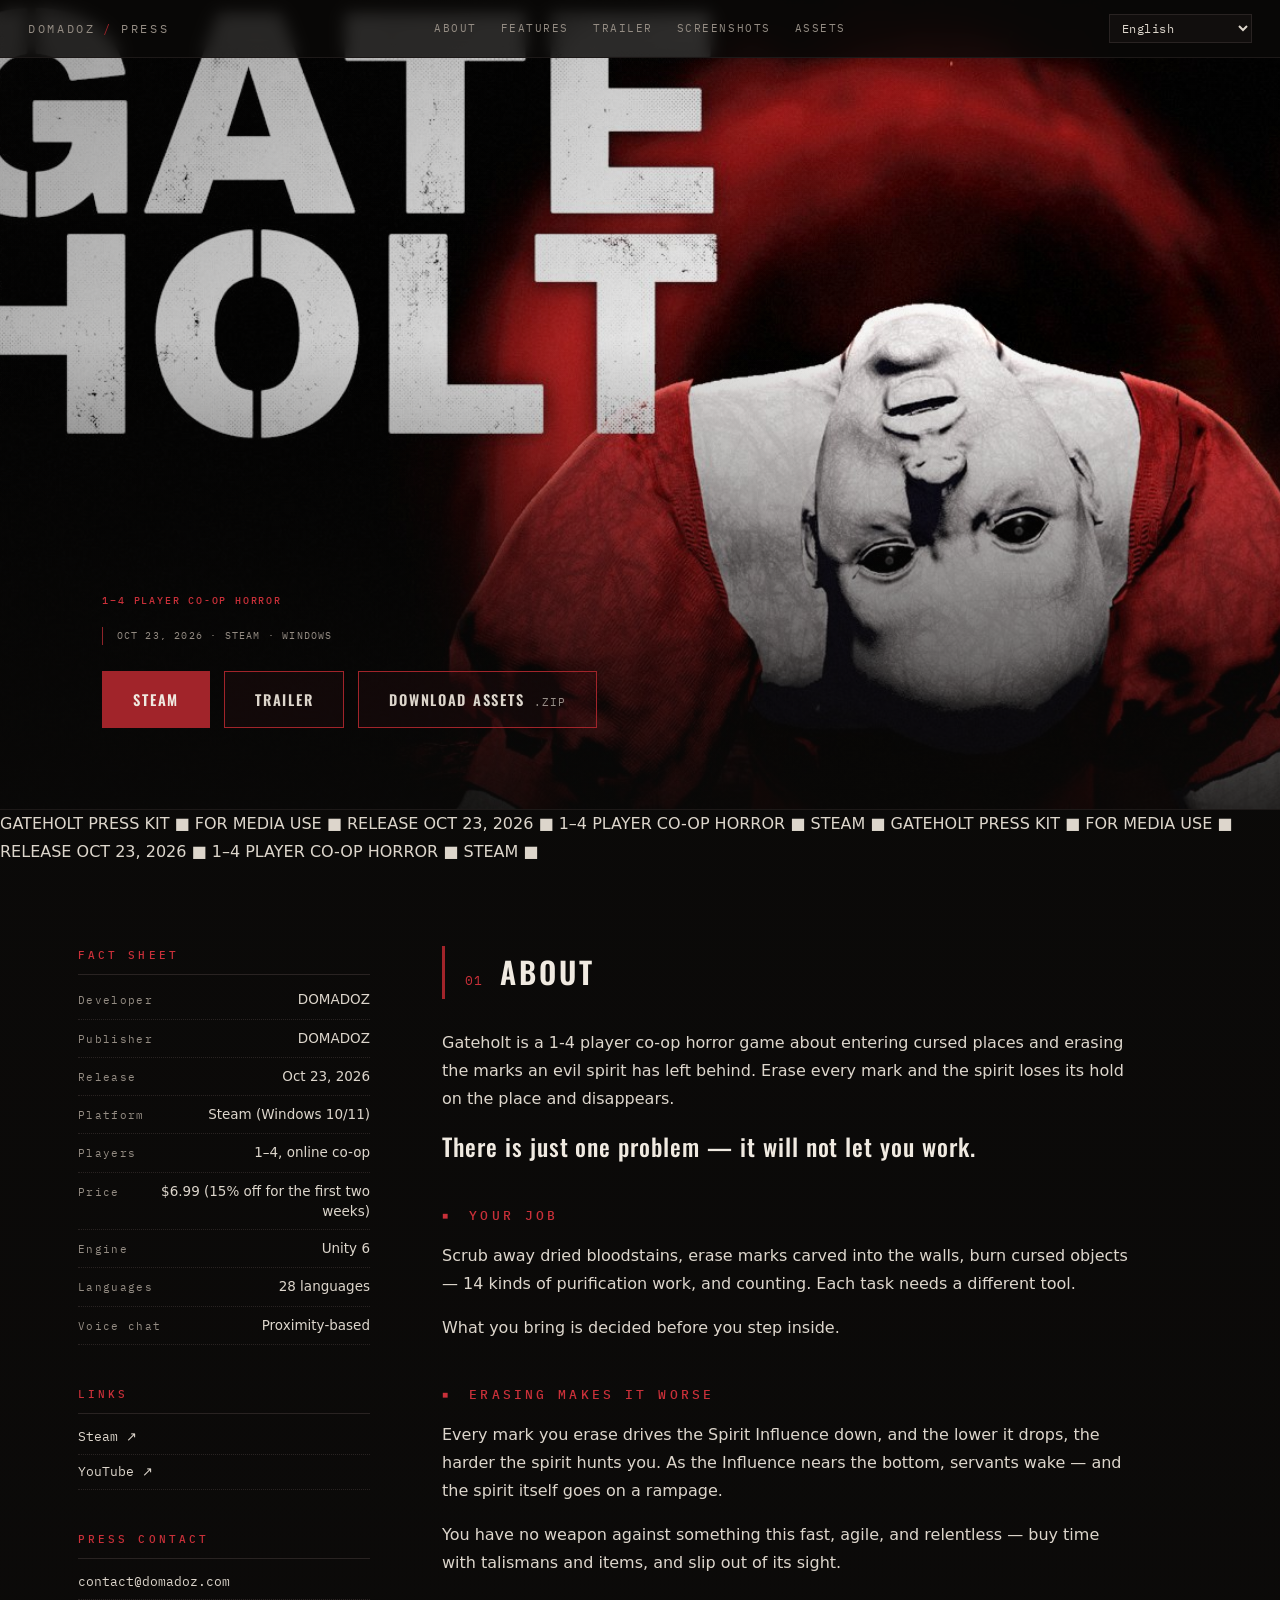
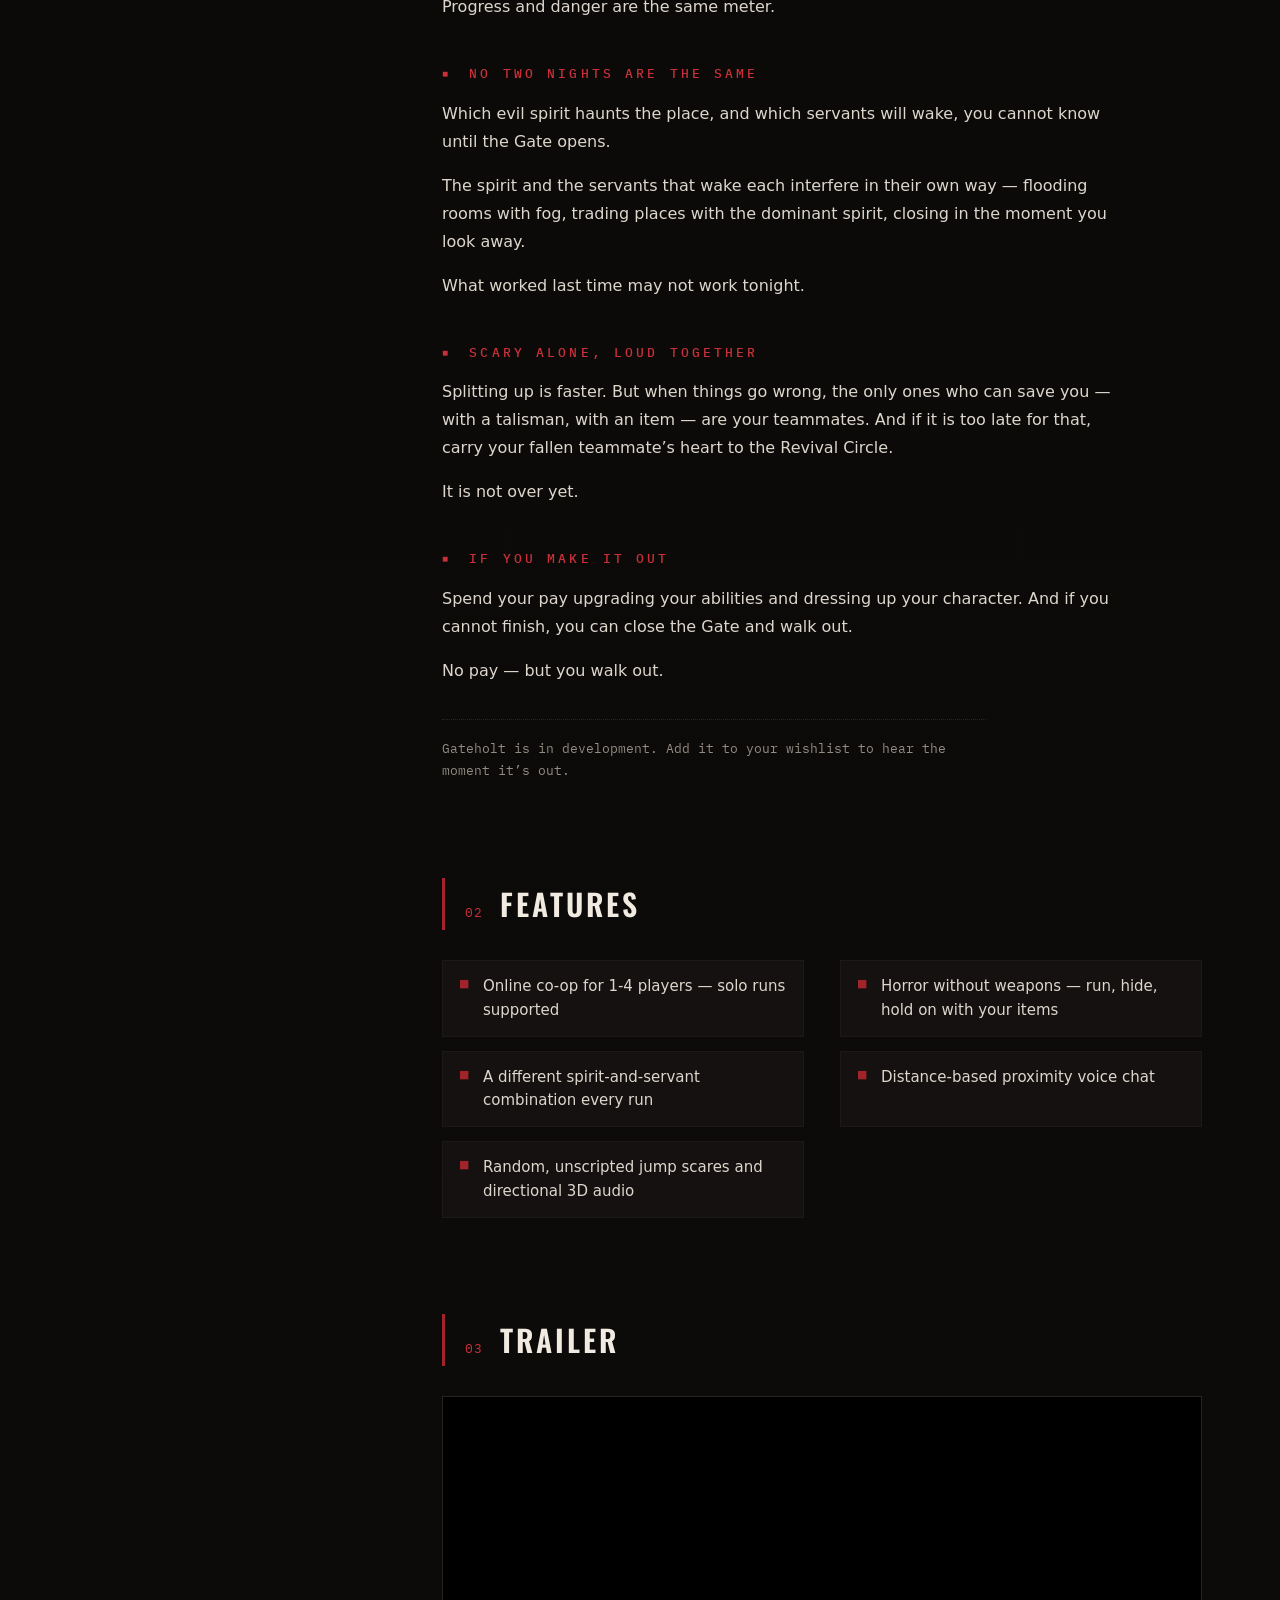
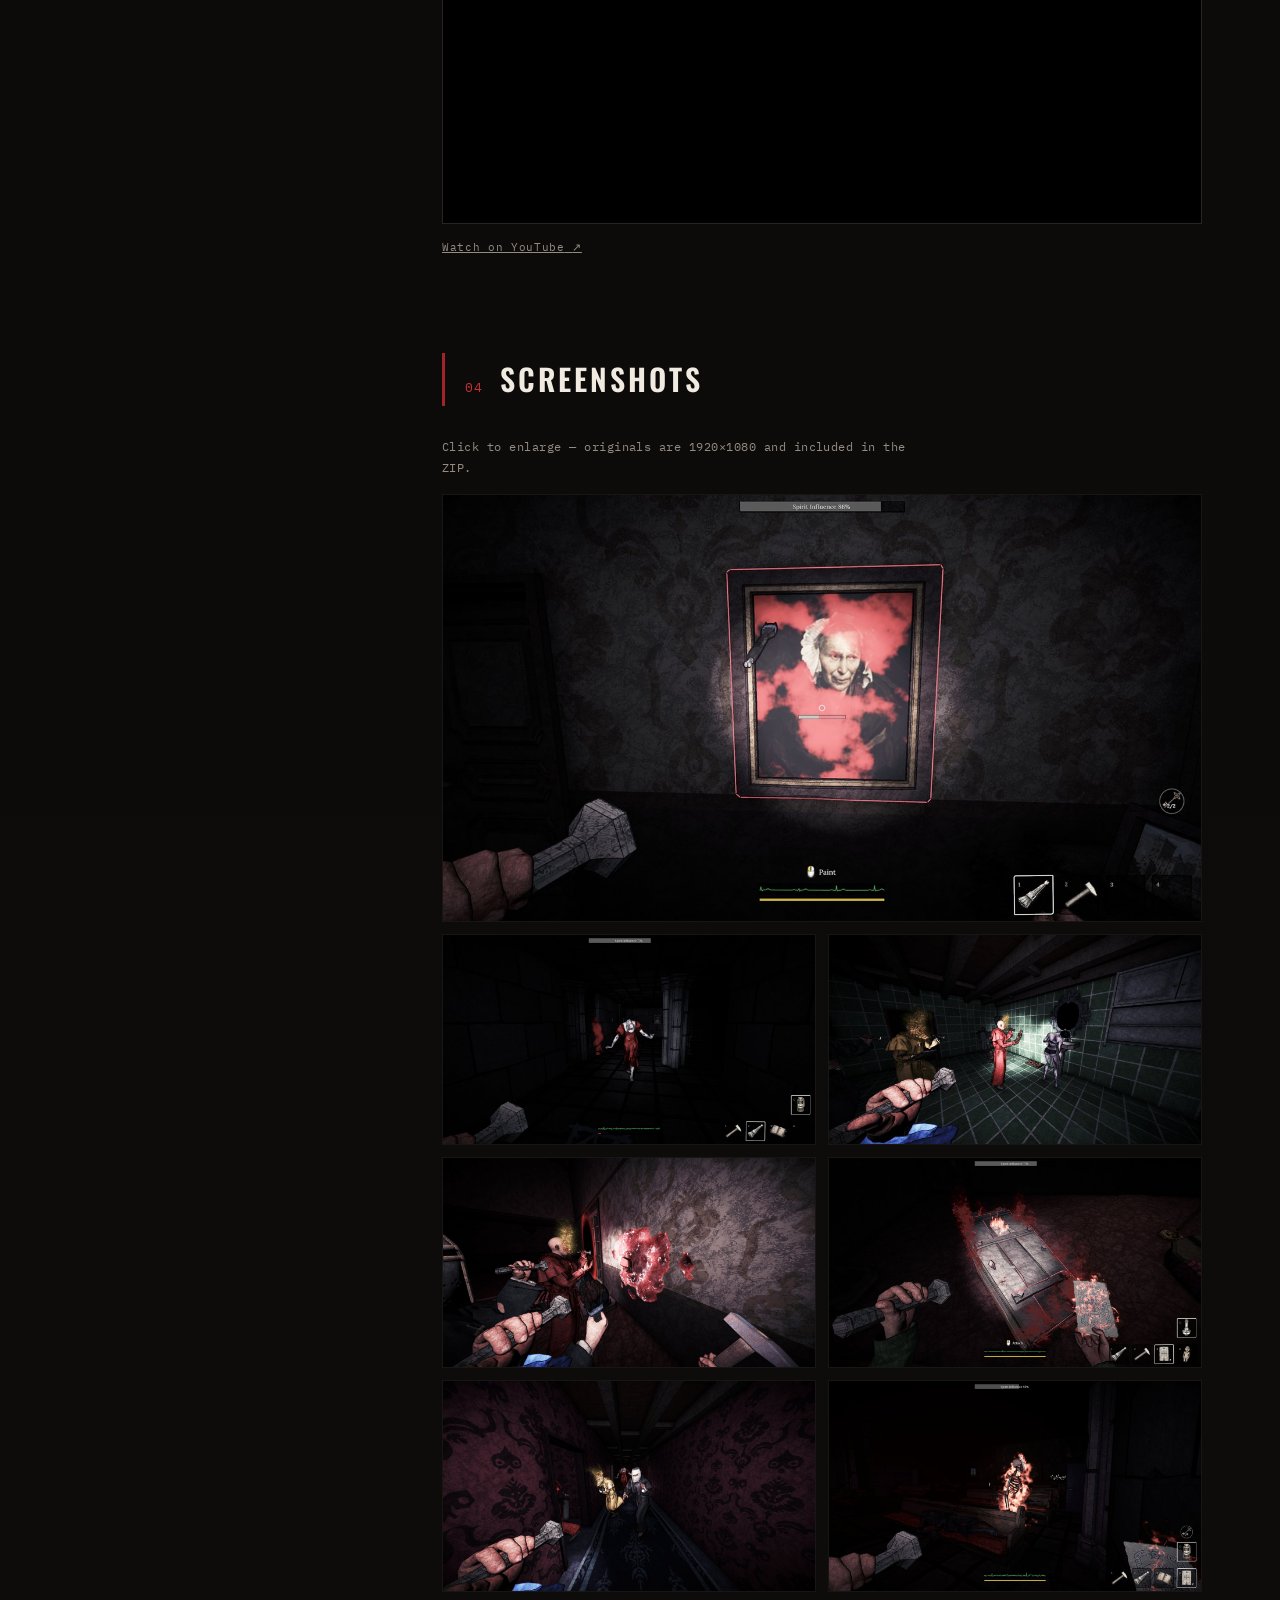
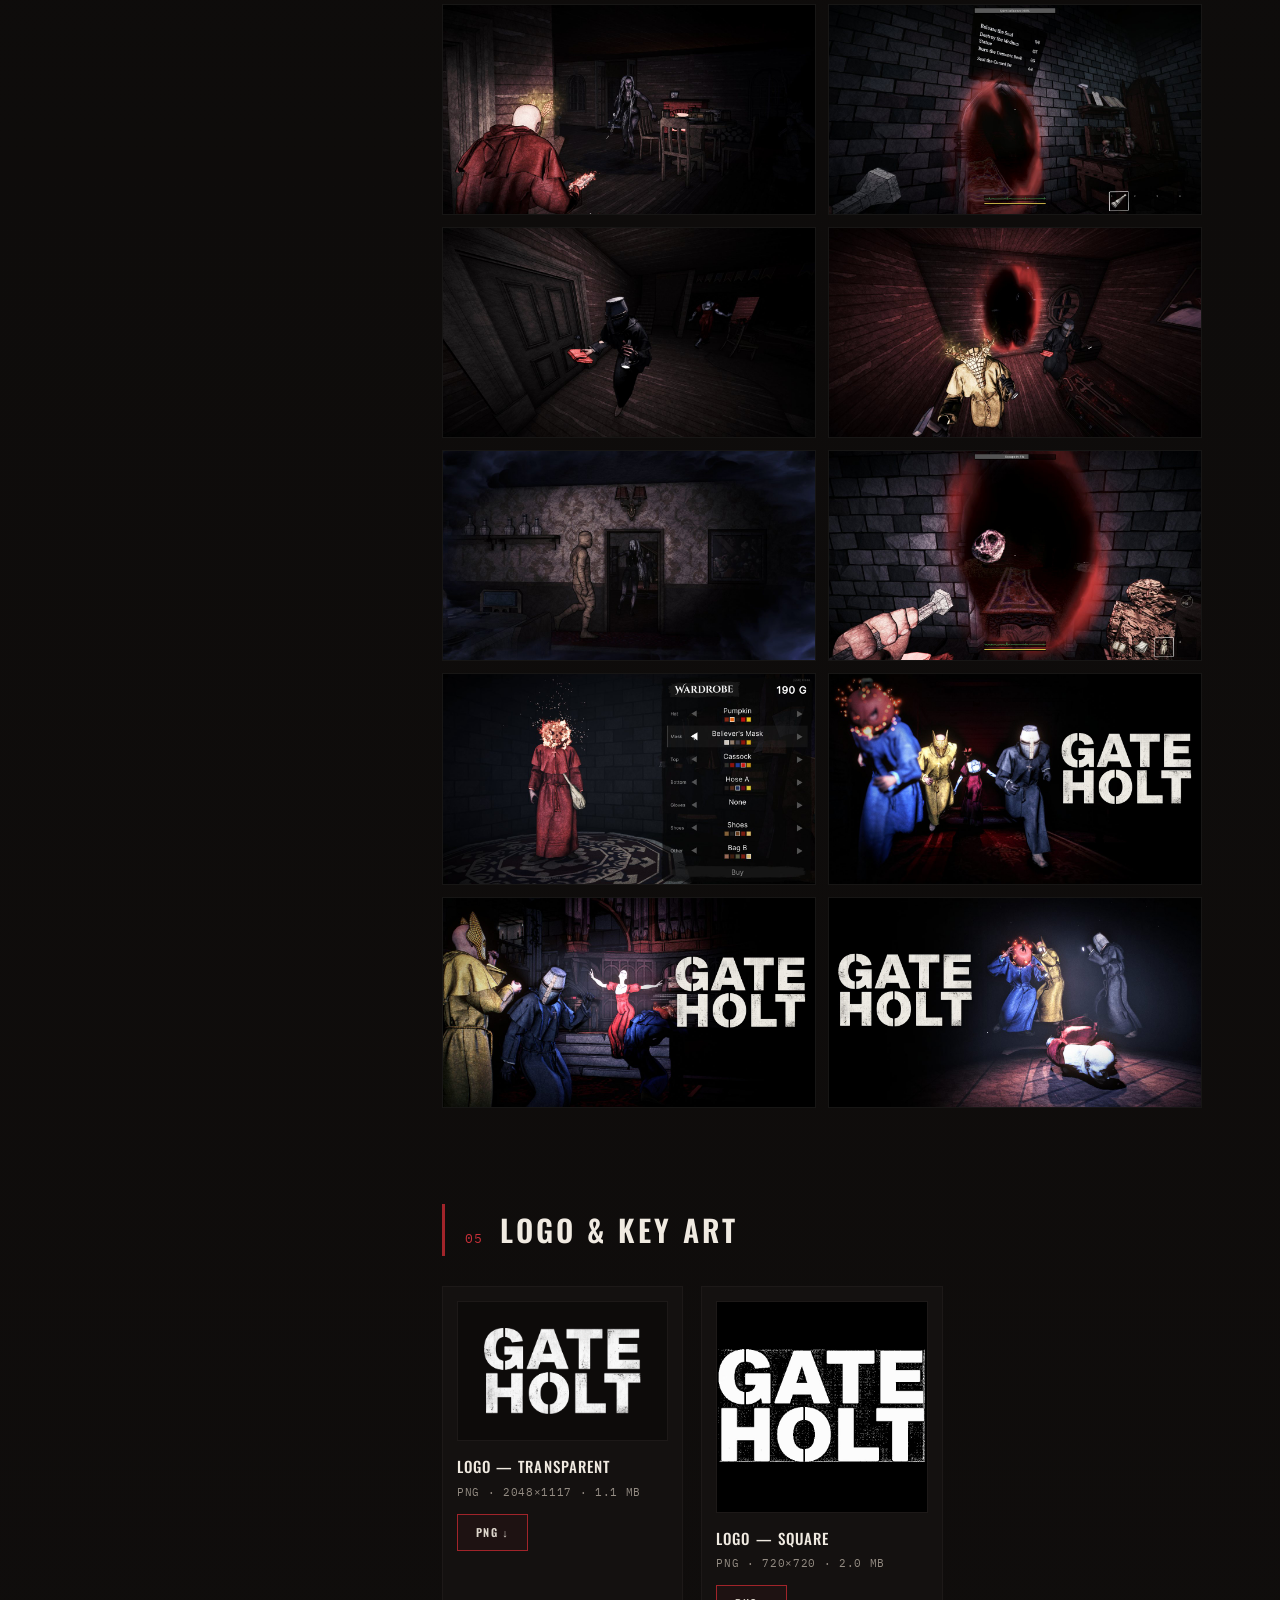
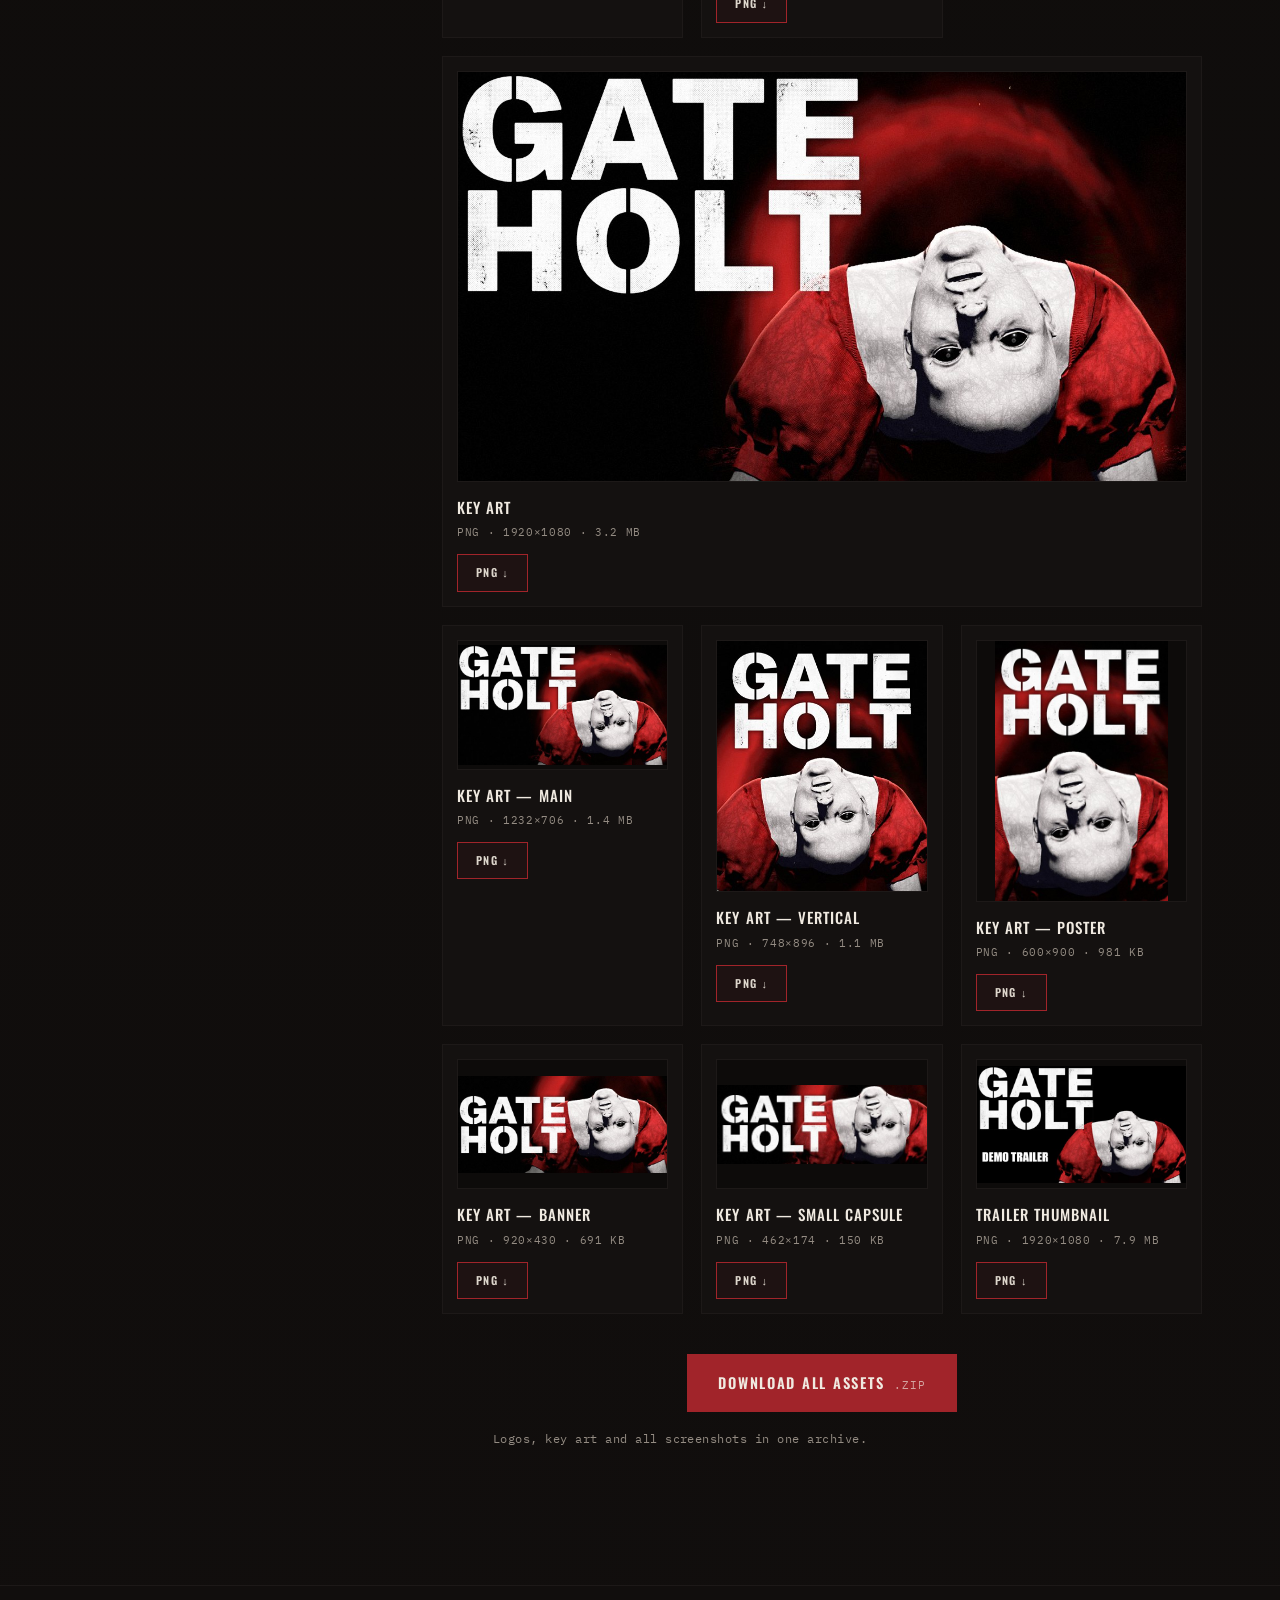
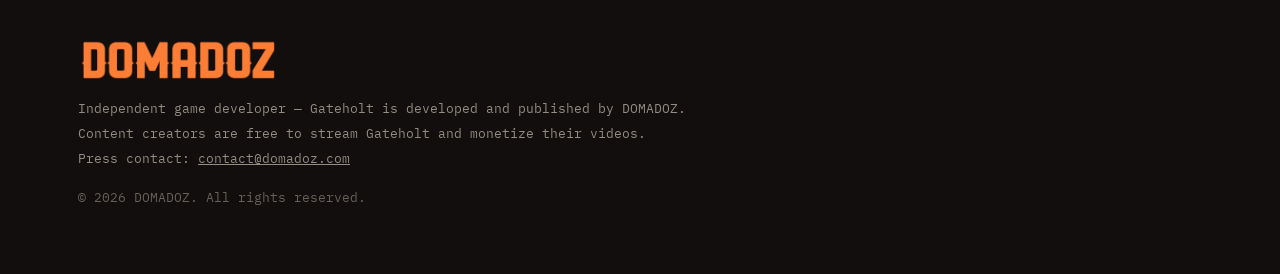
==== commit cff0934d: "프레스킷 가격에 출시 할인 표기 — 15% (2주), 10개 언어 Co-Authored-By: Claude Opus 5.5 <noreply@anthropic.com> Claude-" ====
--- a/press/gateholt/index.html
+++ b/press/gateholt/index.html
@@ -74,7 +74,7 @@
       <div class="fact"><dt><span class="l-en">Release</span><span class="l-ko" lang="ko">출시</span><span class="l-ja" lang="ja">発売日</span><span class="l-fr" lang="fr">Sortie</span><span class="l-de" lang="de">Release</span><span class="l-es" lang="es">Lanzamiento</span><span class="l-ru" lang="ru">Релиз</span><span class="l-zh" lang="zh-Hans">发售</span><span class="l-zht" lang="zh-Hant">發售</span><span class="l-pt" lang="pt-BR">Lançamento</span></dt><dd><span class="l-en">Oct 23, 2026</span><span class="l-ko" lang="ko">2026-10-23</span><span class="l-ja" lang="ja">2026年10月23日</span><span class="l-fr" lang="fr">23 oct. 2026</span><span class="l-de" lang="de">23. Okt. 2026</span><span class="l-es" lang="es">23 oct 2026</span><span class="l-ru" lang="ru">23 окт. 2026</span><span class="l-zh" lang="zh-Hans">2026年10月23日</span><span class="l-zht" lang="zh-Hant">2026年10月23日</span><span class="l-pt" lang="pt-BR">23 out 2026</span></dd></div>
       <div class="fact"><dt><span class="l-en">Platform</span><span class="l-ko" lang="ko">플랫폼</span><span class="l-ja" lang="ja">プラットフォーム</span><span class="l-fr" lang="fr">Plateforme</span><span class="l-de" lang="de">Plattform</span><span class="l-es" lang="es">Plataforma</span><span class="l-ru" lang="ru">Платформа</span><span class="l-zh" lang="zh-Hans">平台</span><span class="l-zht" lang="zh-Hant">平台</span><span class="l-pt" lang="pt-BR">Plataforma</span></dt><dd>Steam (Windows 10/11)</dd></div>
       <div class="fact"><dt><span class="l-en">Players</span><span class="l-ko" lang="ko">인원</span><span class="l-ja" lang="ja">人数</span><span class="l-fr" lang="fr">Joueurs</span><span class="l-de" lang="de">Spieler</span><span class="l-es" lang="es">Jugadores</span><span class="l-ru" lang="ru">Игроки</span><span class="l-zh" lang="zh-Hans">人数</span><span class="l-zht" lang="zh-Hant">人數</span><span class="l-pt" lang="pt-BR">Jogadores</span></dt><dd><span class="l-en">1&ndash;4, online co-op</span><span class="l-ko" lang="ko">1~4인 온라인 협동</span><span class="l-ja" lang="ja">1〜4人・オンライン協力</span><span class="l-fr" lang="fr">1-4, coop en ligne</span><span class="l-de" lang="de">1-4, Online-Koop</span><span class="l-es" lang="es">1-4, coop. en línea</span><span class="l-ru" lang="ru">1–4, онлайн-кооператив</span><span class="l-zh" lang="zh-Hans">1~4 人在线合作</span><span class="l-zht" lang="zh-Hant">1~4 人線上合作</span><span class="l-pt" lang="pt-BR">1-4, coop online</span></dd></div>
-      <div class="fact"><dt><span class="l-en">Price</span><span class="l-ko" lang="ko">가격</span><span class="l-ja" lang="ja">価格</span><span class="l-fr" lang="fr">Prix</span><span class="l-de" lang="de">Preis</span><span class="l-es" lang="es">Precio</span><span class="l-ru" lang="ru">Цена</span><span class="l-zh" lang="zh-Hans">价格</span><span class="l-zht" lang="zh-Hant">價格</span><span class="l-pt" lang="pt-BR">Preço</span></dt><dd><span class="l-en">$6.99</span><span class="l-ko" lang="ko">₩7,500</span><span class="l-ja" lang="ja">905円</span><span class="l-fr" lang="fr">$6.99</span><span class="l-de" lang="de">$6.99</span><span class="l-es" lang="es">$6.99</span><span class="l-ru" lang="ru">$6.99</span><span class="l-zh" lang="zh-Hans">$6.99</span><span class="l-zht" lang="zh-Hant">$6.99</span><span class="l-pt" lang="pt-BR">$6.99</span></dd></div>
+      <div class="fact"><dt><span class="l-en">Price</span><span class="l-ko" lang="ko">가격</span><span class="l-ja" lang="ja">価格</span><span class="l-fr" lang="fr">Prix</span><span class="l-de" lang="de">Preis</span><span class="l-es" lang="es">Precio</span><span class="l-ru" lang="ru">Цена</span><span class="l-zh" lang="zh-Hans">价格</span><span class="l-zht" lang="zh-Hant">價格</span><span class="l-pt" lang="pt-BR">Preço</span></dt><dd><span class="l-en">$6.99 (15% off for the first two weeks)</span><span class="l-ko" lang="ko">₩7,500 (출시 후 2주간 15% 할인)</span><span class="l-ja" lang="ja">905円（発売から2週間15%オフ）</span><span class="l-fr" lang="fr">$6.99 (-15 % pendant les deux premières semaines)</span><span class="l-de" lang="de">$6.99 (15 % Rabatt in den ersten zwei Wochen)</span><span class="l-es" lang="es">$6.99 (15 % de descuento las dos primeras semanas)</span><span class="l-ru" lang="ru">$6.99 (скидка 15% в первые две недели)</span><span class="l-zh" lang="zh-Hans">$6.99（发售后两周 8.5 折）</span><span class="l-zht" lang="zh-Hant">$6.99（發售後兩週 8.5 折）</span><span class="l-pt" lang="pt-BR">$6.99 (15% de desconto nas duas primeiras semanas)</span></dd></div>
       <div class="fact"><dt><span class="l-en">Engine</span><span class="l-ko" lang="ko">엔진</span><span class="l-ja" lang="ja">エンジン</span><span class="l-fr" lang="fr">Moteur</span><span class="l-de" lang="de">Engine</span><span class="l-es" lang="es">Motor</span><span class="l-ru" lang="ru">Движок</span><span class="l-zh" lang="zh-Hans">引擎</span><span class="l-zht" lang="zh-Hant">引擎</span><span class="l-pt" lang="pt-BR">Motor</span></dt><dd>Unity 6</dd></div>
       <div class="fact"><dt><span class="l-en">Languages</span><span class="l-ko" lang="ko">언어</span><span class="l-ja" lang="ja">言語</span><span class="l-fr" lang="fr">Langues</span><span class="l-de" lang="de">Sprachen</span><span class="l-es" lang="es">Idiomas</span><span class="l-ru" lang="ru">Языки</span><span class="l-zh" lang="zh-Hans">语言</span><span class="l-zht" lang="zh-Hant">語言</span><span class="l-pt" lang="pt-BR">Idiomas</span></dt><dd><span class="l-en">28 languages</span><span class="l-ko" lang="ko">28개 언어</span><span class="l-ja" lang="ja">28言語</span><span class="l-fr" lang="fr">28 langues</span><span class="l-de" lang="de">28 Sprachen</span><span class="l-es" lang="es">28 idiomas</span><span class="l-ru" lang="ru">28 языков</span><span class="l-zh" lang="zh-Hans">28 种语言</span><span class="l-zht" lang="zh-Hant">28 種語言</span><span class="l-pt" lang="pt-BR">28 idiomas</span></dd></div>
       <div class="fact"><dt><span class="l-en">Voice chat</span><span class="l-ko" lang="ko">보이스</span><span class="l-ja" lang="ja">ボイス</span><span class="l-fr" lang="fr">Chat vocal</span><span class="l-de" lang="de">Voice-Chat</span><span class="l-es" lang="es">Chat de voz</span><span class="l-ru" lang="ru">Голосовой чат</span><span class="l-zh" lang="zh-Hans">语音</span><span class="l-zht" lang="zh-Hant">語音</span><span class="l-pt" lang="pt-BR">Chat de voz</span></dt><dd><span class="l-en">Proximity-based</span><span class="l-ko" lang="ko">거리 기반 근접</span><span class="l-ja" lang="ja">距離ベースの近接</span><span class="l-fr" lang="fr">De proximité</span><span class="l-de" lang="de">Nähe-basiert</span><span class="l-es" lang="es">Por proximidad</span><span class="l-ru" lang="ru">По расстоянию</span><span class="l-zh" lang="zh-Hans">基于距离</span><span class="l-zht" lang="zh-Hant">基於距離</span><span class="l-pt" lang="pt-BR">Por proximidade</span></dd></div>
